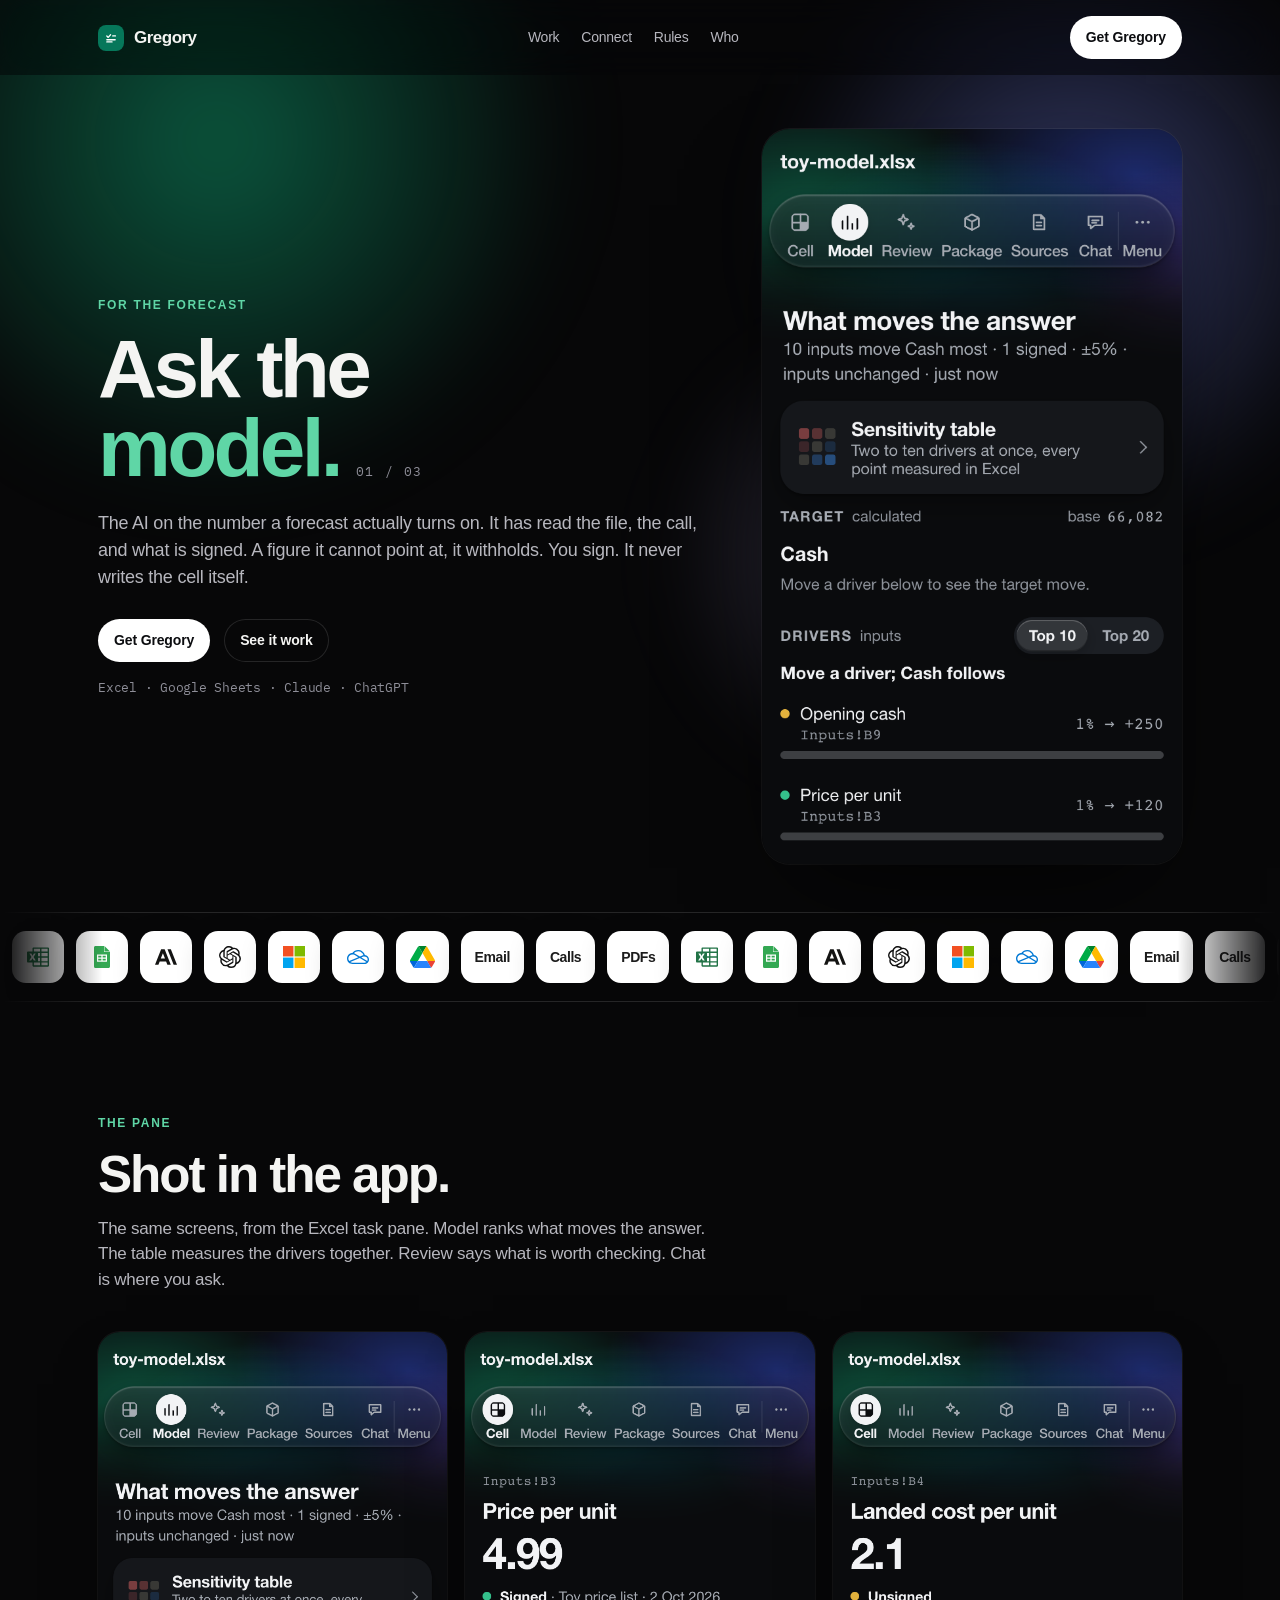
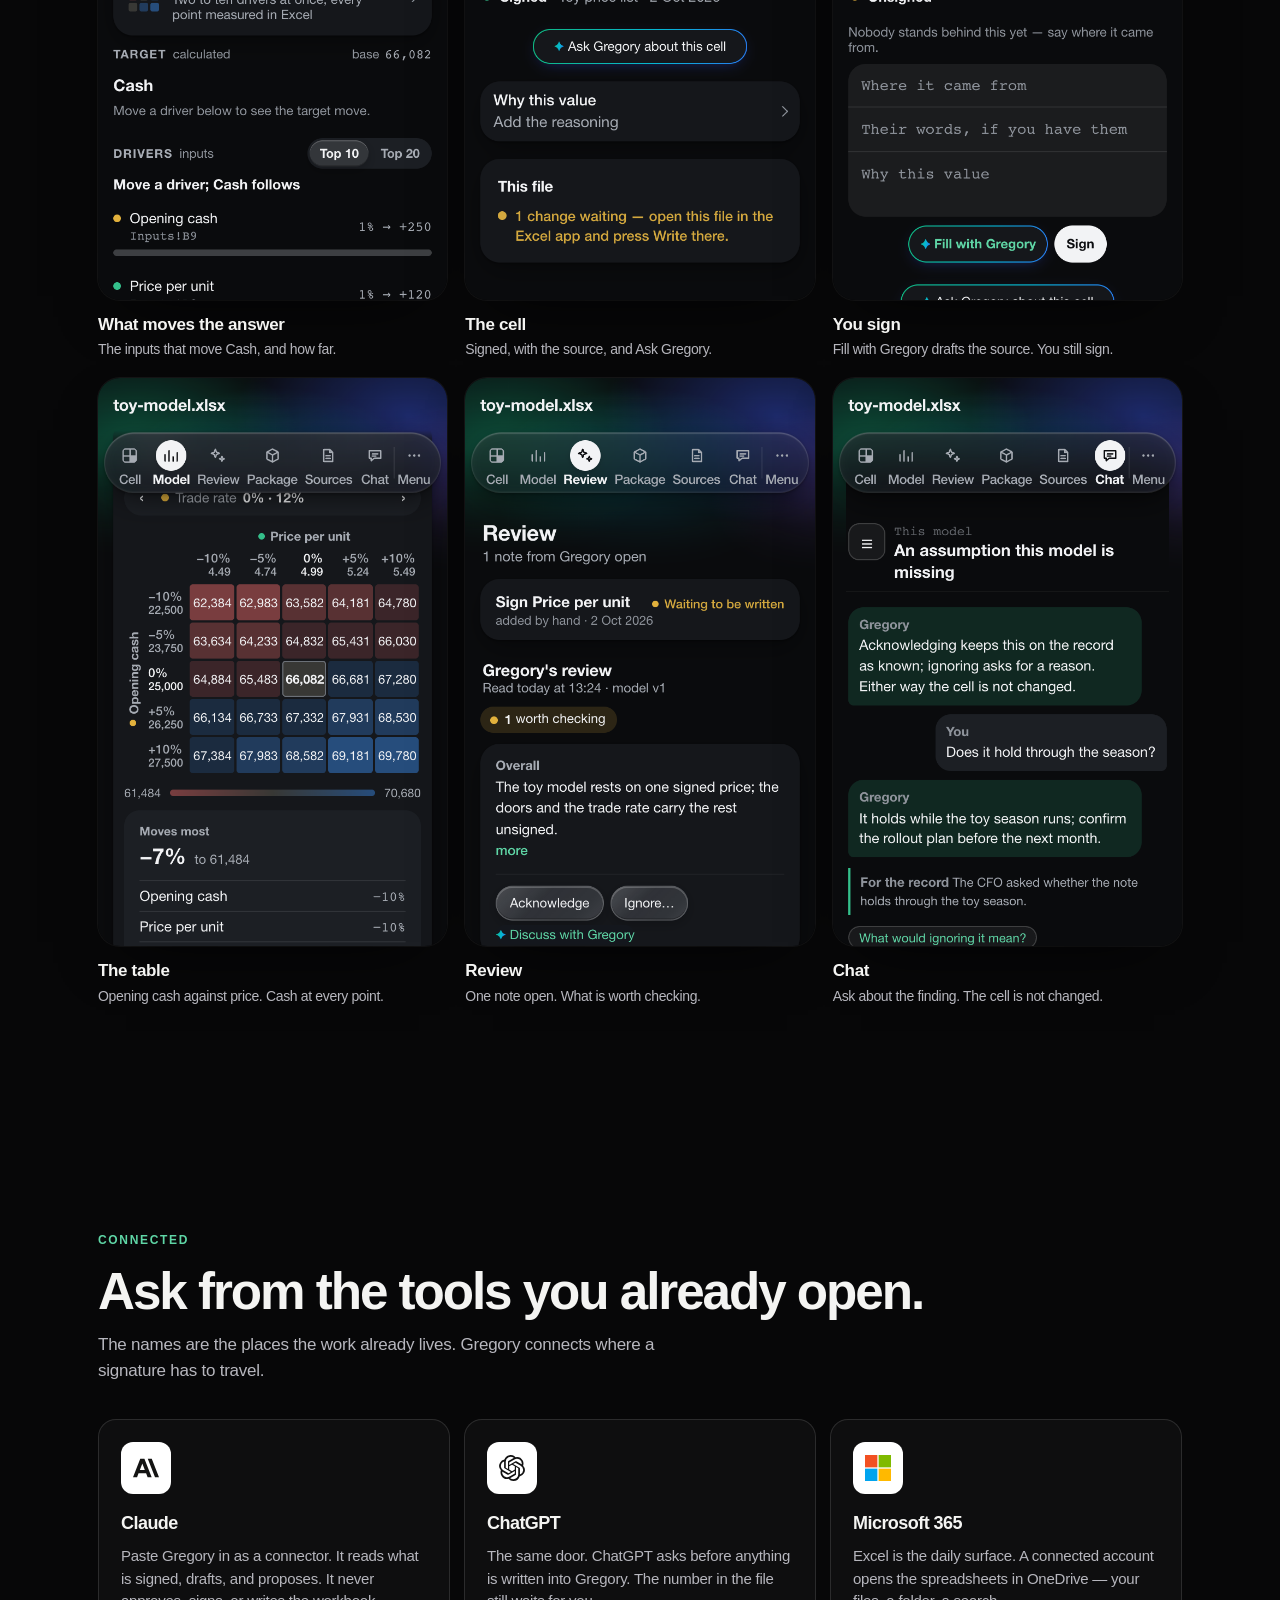
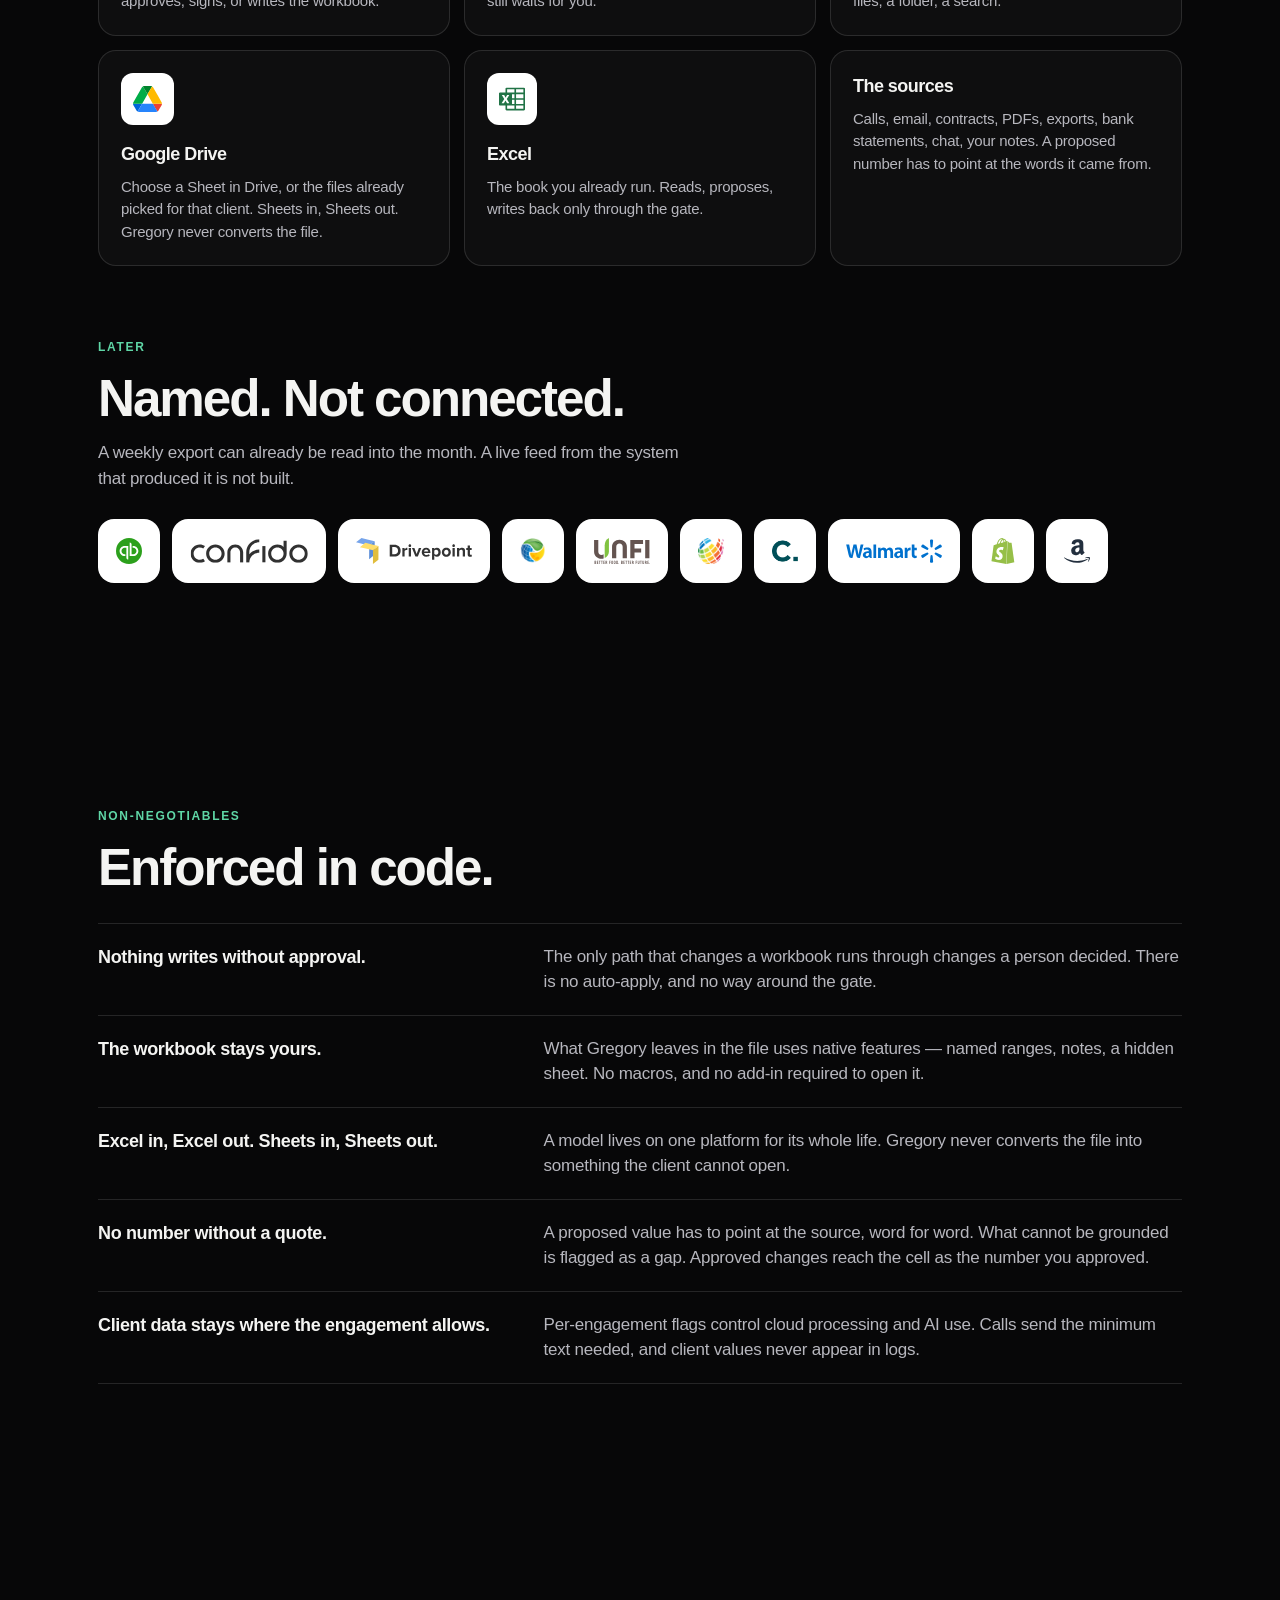
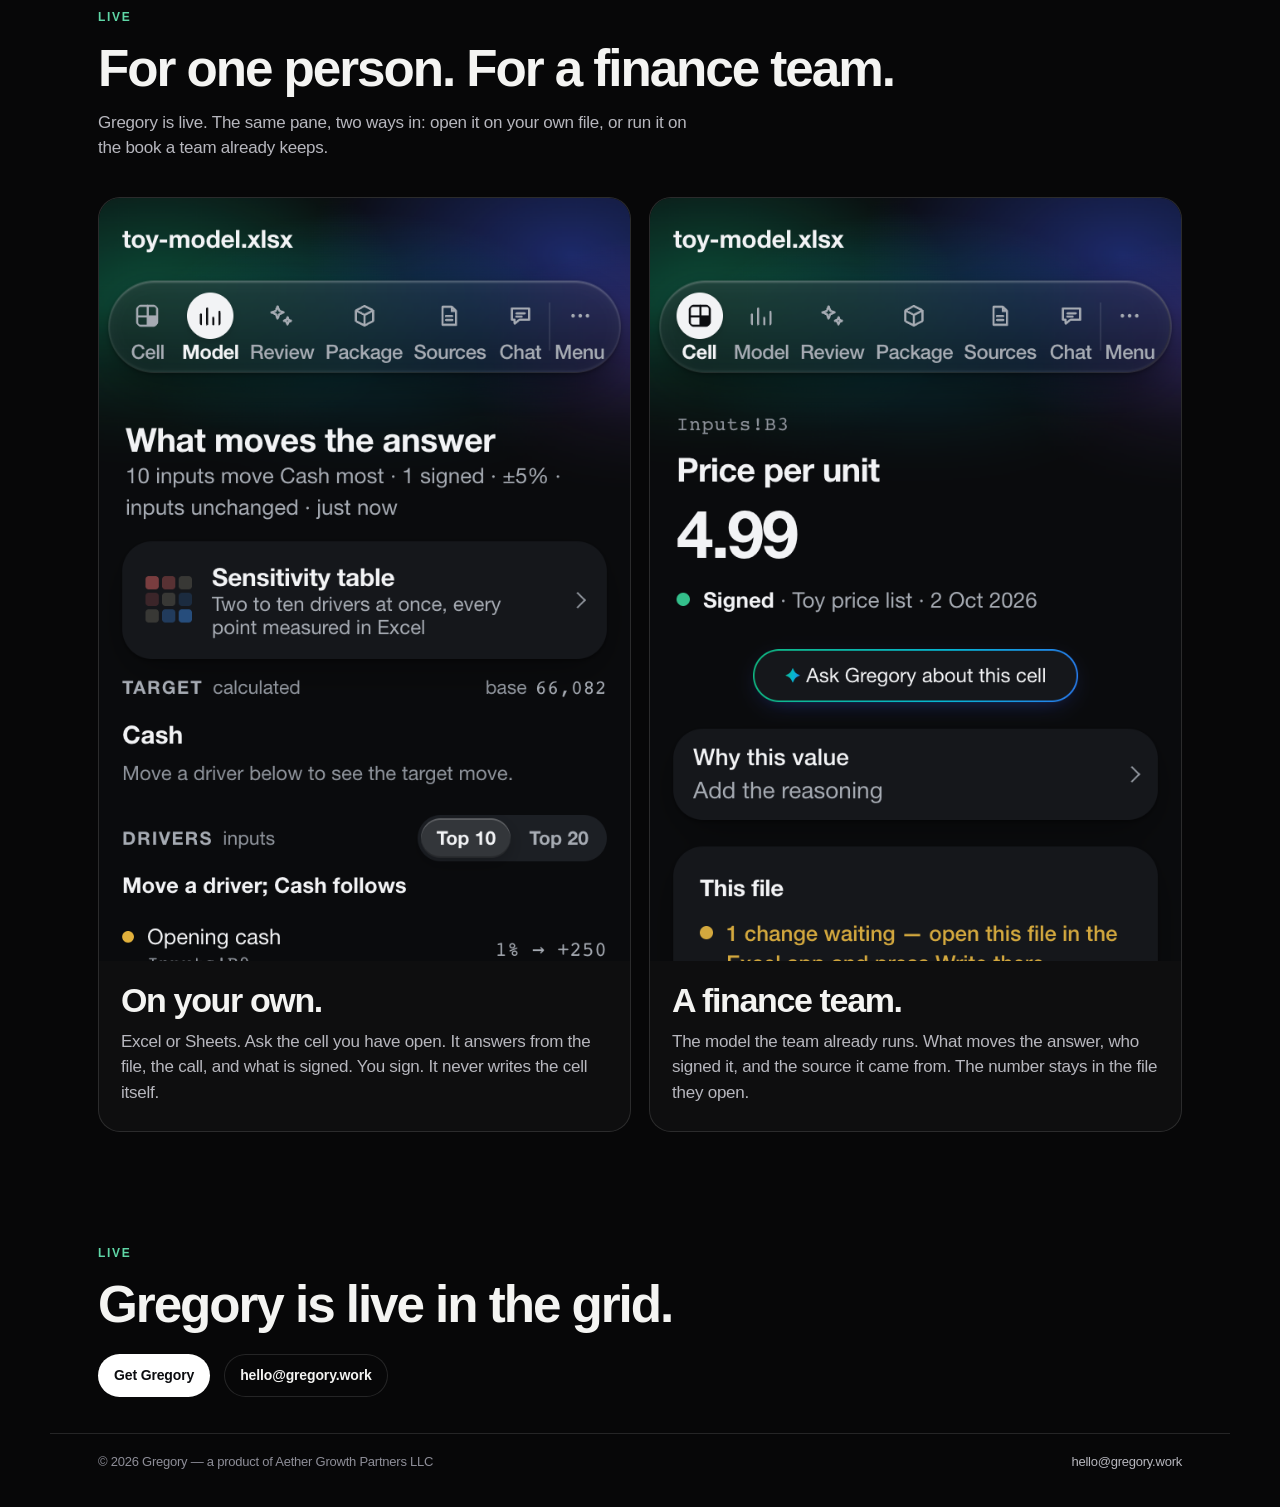
==== index.html @ 36d51dad "Add the sensitivity table, Review, and Chat, shot in the same pane. Co-authored-by: Cursor <cursorag" ====
<!doctype html>
<html lang="en">
<head>
<meta charset="utf-8">
<meta name="viewport" content="width=device-width, initial-scale=1">
<title>Gregory — the AI on the cell</title>
<meta name="description" content="Gregory is an AI that lives in Excel, on the number you have open. Ask it. It has read the file, the call, and what is signed. A figure it cannot point at, it withholds. You sign. It never writes the cell itself.">
<meta property="og:title" content="Gregory — the AI on the cell">
<meta property="og:description" content="An AI in the model. Ask the cell you have open. It answers from the file and what is signed, and it never writes without you.">
<meta property="og:url" content="https://gregory.work">
<meta property="og:type" content="website">
<meta name="theme-color" content="#070708">
<link rel="icon" href="data:image/svg+xml,%3Csvg xmlns='http://www.w3.org/2000/svg' viewBox='0 0 32 32'%3E%3Crect width='32' height='32' rx='9' fill='%2306775a'/%3E%3Cpath d='M8.2 12.6 10.6 15l4.2-4.6' fill='none' stroke='%23fff' stroke-width='1.8' stroke-linecap='round' stroke-linejoin='round'/%3E%3Cpath d='M17.4 12.2h6.2M8.2 17.6h15.2M8.2 21.2h9.4' fill='none' stroke='%23fff' stroke-width='1.8' stroke-linecap='round'/%3E%3C/svg%3E">
<link rel="preconnect" href="https://fonts.googleapis.com">
<link rel="preconnect" href="https://fonts.gstatic.com" crossorigin>
<link rel="stylesheet" href="https://fonts.googleapis.com/css2?family=IBM+Plex+Mono:wght@400;500&display=swap">
<style>
:root {
  color-scheme: dark;
  --bg: #070708;
  --ink: #f4f4f2;
  --muted: #b7b7be;
  --faint: #8e8e98;
  --line: rgba(255, 255, 255, 0.12);
  --accent: #5fd6a6;
  --sans: Aptos, Calibri, "Segoe UI", "Helvetica Neue", Arial, sans-serif;
  --mono: "IBM Plex Mono", ui-monospace, "Cascadia Mono", Consolas, monospace;
  --gut: clamp(20px, 4vw, 48px);
  --max: 1180px;
}
* { box-sizing: border-box; margin: 0; padding: 0; }
html { scroll-behavior: smooth; }
body {
  background: var(--bg); color: var(--ink); font-family: var(--sans);
  font-size: 17px; line-height: 1.5; letter-spacing: -0.014em;
  -webkit-font-smoothing: antialiased;
}
::selection { background: rgba(16, 185, 129, 0.35); }
a { color: inherit; text-decoration: none; }
a:hover { text-decoration: underline; }
:focus-visible { outline: 2px solid var(--accent); outline-offset: 3px; }
.skip { position: absolute; left: 12px; top: -48px; z-index: 40; background: #fff; color: #000; padding: 8px 12px; border-radius: 8px; }
.skip:focus { top: 12px; }
.field { position: fixed; inset: 0; z-index: 0; pointer-events: none; overflow: hidden; }
.field span { position: absolute; border-radius: 50%; filter: blur(40px); }
.field .a { width: 58vw; height: 58vw; left: -12vw; top: -18vw; background: radial-gradient(circle, rgba(16,185,129,.45), transparent 68%); animation: drift 22s ease-in-out infinite alternate; }
.field .b { width: 48vw; height: 48vw; right: -8vw; top: -6vw; background: radial-gradient(circle, rgba(124,140,255,.4), transparent 70%); animation: drift2 28s ease-in-out infinite alternate; }
.field .c { width: 36vw; height: 36vw; right: 12vw; top: 36vh; background: radial-gradient(circle, rgba(196,181,253,.28), transparent 70%); animation: drift 34s ease-in-out infinite alternate-reverse; }
@keyframes drift { from { transform: translate3d(0,0,0) scale(1); } to { transform: translate3d(6vw,8vh,0) scale(1.12); } }
@keyframes drift2 { from { transform: translate3d(0,0,0) scale(1.05); } to { transform: translate3d(-7vw,6vh,0) scale(.92); } }
.wrap { max-width: var(--max); margin: 0 auto; padding: 0 var(--gut); position: relative; z-index: 1; }
header { position: sticky; top: 0; z-index: 20; background: rgba(7,7,8,.55); -webkit-backdrop-filter: blur(16px) saturate(1.4); backdrop-filter: blur(16px) saturate(1.4); }
.nav { display: flex; align-items: center; justify-content: space-between; gap: 20px; padding-block: 16px; }
.brand { display: flex; align-items: center; gap: 10px; font-weight: 650; letter-spacing: -0.03em; }
.brand:hover { text-decoration: none; }
.mark { width: 26px; height: 26px; border-radius: 8px; background: #06775a; color: #fff; display: grid; place-items: center; }
.links { display: flex; gap: 22px; color: var(--muted); font-size: 14px; }
.links a:hover { color: var(--ink); text-decoration: none; }
.btn { display: inline-flex; align-items: center; background: #fff; color: #0c0d10; border-radius: 999px; padding: 11px 16px; font-size: 14px; font-weight: 650; letter-spacing: -0.01em; }
.btn:hover { text-decoration: none; }
.btn.ghost { background: transparent; color: var(--ink); box-shadow: inset 0 0 0 1px var(--line); }
.hero {
  min-height: calc(100svh - 64px);
  display: grid; grid-template-columns: minmax(0, 1fr) minmax(280px, 420px);
  gap: clamp(28px, 5vw, 72px); align-items: center;
  padding-block: clamp(28px, 6vh, 72px) 48px;
}
.kicker { font-size: 12px; font-weight: 650; letter-spacing: 0.14em; text-transform: uppercase; color: var(--accent); margin-bottom: 16px; }
h1 {
  display: flex; flex-direction: column; align-items: flex-start;
  font-weight: 650; font-size: clamp(56px, 6.4vw, 88px);
  line-height: 0.96; letter-spacing: -0.045em;
}
.cycle-row { display: flex; align-items: baseline; gap: 16px; }
.cycle-slot { display: inline-block; perspective: 700px; min-width: 5.2ch; }
h1 em { display: inline-block; font-style: normal; color: var(--accent); transform-origin: 50% 60%; }
.period { color: var(--accent); }
.cycle-index { font-family: var(--mono); font-size: 13px; font-weight: 400; letter-spacing: 0.12em; color: var(--faint); }
.lede { margin-top: 22px; max-width: 34em; color: var(--muted); font-size: 18px; }
.actions { margin-top: 28px; display: flex; align-items: center; gap: 14px; flex-wrap: wrap; }
.mono { margin-top: 16px; font-family: var(--mono); font-size: 12.5px; color: var(--faint); }
.stage { position: relative; }
.shot {
  width: 100%; border-radius: 28px; display: block;
  box-shadow: 0 40px 100px -36px rgba(0,0,0,.85), 0 0 0 1px rgba(255,255,255,.06);
}
.stack { position: relative; }
.stack img { position: absolute; inset: 0; width: 100%; height: 100%; object-fit: cover; object-position: top center; opacity: 0; transition: opacity 0.55s ease; }
.stack img.on { opacity: 1; }
.stack { aspect-ratio: 320 / 560; }
section { position: relative; z-index: 1; padding: clamp(64px, 9vw, 112px) 0; scroll-margin-top: 72px; }
h2 { font-weight: 650; font-size: clamp(32px, 4vw, 52px); letter-spacing: -0.04em; line-height: 1.05; }
.intro { margin-top: 14px; max-width: 36em; color: var(--muted); }
.gallery { margin-top: 40px; display: grid; grid-template-columns: repeat(3, minmax(0, 1fr)); gap: 18px; }
.gallery figure { margin: 0; }
.gallery img {
  width: 100%; border-radius: 22px; display: block; aspect-ratio: 320 / 520;
  object-fit: cover; object-position: top center;
  box-shadow: 0 24px 60px -28px rgba(0,0,0,.8), 0 0 0 1px rgba(255,255,255,.06);
}
.gallery figcaption { margin-top: 12px; font-weight: 650; letter-spacing: -0.02em; }
.gallery figcaption span { display: block; margin-top: 2px; font-weight: 400; color: var(--muted); font-size: 14px; }
.marquee {
  position: relative; z-index: 1; overflow: hidden; border-block: 1px solid var(--line); padding: 18px 0;
  -webkit-mask-image: linear-gradient(90deg, transparent, #000 8%, #000 92%, transparent);
  mask-image: linear-gradient(90deg, transparent, #000 8%, #000 92%, transparent);
}
.track { display: flex; align-items: center; gap: 12px; width: max-content; animation: reel 46s linear infinite; padding-left: 12px; }
.track span {
  height: 52px; min-width: 52px; padding: 0 14px; border-radius: 14px; background: #fff;
  display: inline-flex; align-items: center; justify-content: center;
  box-shadow: 0 10px 28px rgba(0,0,0,.22);
}
.track img { height: 22px; width: auto; max-width: 112px; object-fit: contain; display: block; }
.track .word { color: #1c1c1c; font-size: 14px; font-weight: 650; letter-spacing: -0.03em; }
@keyframes reel { to { transform: translateX(-50%); } }
.connects { margin-top: 36px; display: grid; grid-template-columns: repeat(3, minmax(0, 1fr)); gap: 14px; }
.connects article {
  padding: 22px; border-radius: 18px; border: 1px solid var(--line);
  background: rgba(255, 255, 255, 0.03);
  transition: transform 0.35s ease, border-color 0.35s ease;
}
.connects article:hover { transform: translateY(-4px); border-color: rgba(95, 214, 166, 0.45); }
.connects h3 { font-size: 18px; font-weight: 650; letter-spacing: -0.03em; margin-bottom: 8px; }
.connects p { color: var(--muted); font-size: 15px; }
.connects .logo {
  height: 52px; padding: 0 12px; margin-bottom: 16px; border-radius: 12px; background: #fff;
  display: inline-flex; align-items: center; justify-content: center;
}
.connects .logo img { height: 26px; width: auto; max-width: 168px; object-fit: contain; display: block; }
.later { margin-top: 72px; }
.logo-row { margin-top: 28px; display: flex; flex-wrap: wrap; gap: 12px; align-items: center; }
.logo-row span {
  height: 64px; padding: 0 18px; border-radius: 16px; background: #fff;
  display: inline-flex; align-items: center; justify-content: center;
}
.logo-row img { height: 26px; width: auto; max-width: 132px; object-fit: contain; display: block; }
.who { margin-top: 36px; display: grid; grid-template-columns: 1fr 1fr; gap: 18px; }
.who article {
  border-radius: 22px; border: 1px solid var(--line); background: rgba(255,255,255,.03); overflow: hidden;
}
.who img {
  width: 100%; display: block; aspect-ratio: 320 / 460; object-fit: cover; object-position: top center;
}
.who div { padding: 22px 22px 26px; }
.who h3 { font-size: clamp(26px, 3vw, 34px); font-weight: 650; letter-spacing: -0.04em; line-height: 1.05; }
.who p { margin-top: 10px; color: var(--muted); }
.rules { margin-top: 28px; }
.rule { padding: 20px 0; border-top: 1px solid var(--line); display: grid; grid-template-columns: minmax(0,.8fr) minmax(0,1.2fr); gap: 20px; }
.rule:last-child { border-bottom: 1px solid var(--line); }
.rule h3 { font-size: 18px; font-weight: 650; letter-spacing: -0.02em; }
.rule p { color: var(--muted); }
.about { display: grid; grid-template-columns: minmax(0,1.3fr) minmax(240px,.7fr); gap: 28px; margin-top: 24px; }
.about p { color: var(--muted); }
.about p + p { margin-top: 14px; }
.about strong { color: var(--ink); font-weight: 650; }
.contact div { display: grid; grid-template-columns: 88px 1fr; gap: 8px; padding: 12px 0; border-top: 1px solid var(--line); font-size: 14.5px; }
.contact div:last-child { border-bottom: 1px solid var(--line); }
.contact dt { color: var(--faint); font-family: var(--mono); font-size: 11px; letter-spacing: 0.1em; text-transform: uppercase; padding-top: 4px; }
.contact a { color: var(--accent); }
.cta { padding-bottom: 28px; }
.cta h2 { max-width: 16em; }
.cta .actions { margin-top: 22px; }
footer { position: relative; z-index: 1; padding: 8px 0 36px; }
.foot { display: flex; justify-content: space-between; gap: 12px 24px; flex-wrap: wrap; padding-top: 18px; border-top: 1px solid var(--line); color: var(--faint); font-size: 13px; }
.foot a { color: var(--muted); }
@media (prefers-reduced-motion: reduce) {
  html { scroll-behavior: auto; }
  *, *::before, *::after { animation: none !important; transition: none !important; }
}
@media (max-width: 900px) {
  .links { display: none; }
  .hero, .gallery, .connects, .rule, .about, .who { grid-template-columns: 1fr; }
  .hero { min-height: 0; }
  .stage { max-width: 420px; }
}
</style>
</head>
<body>
<a class="skip" href="#main">Skip to content</a>
<div class="field" aria-hidden="true"><span class="a"></span><span class="b"></span><span class="c"></span></div>
<header>
  <div class="wrap nav">
    <a class="brand" href="/">
      <span class="mark" aria-hidden="true">
        <svg width="14" height="14" viewBox="0 0 20 20" fill="none" stroke="currentColor" stroke-width="1.8" stroke-linecap="round" stroke-linejoin="round"><path d="M4 7.2 6 9.2l3.4-3.8"/><path d="M12.4 7h4M4 12.5h12M4 15.6h7.5"/></svg>
      </span>
      Gregory
    </a>
    <div class="links">
      <a href="#work">Work</a>
      <a href="#connect">Connect</a>
      <a href="#rules">Rules</a>
      <a href="#who">Who</a>
    </div>
    <a class="btn" href="mailto:hello@gregory.work?subject=Gregory">Get Gregory</a>
  </div>
</header>
<main id="main">
  <div class="wrap hero">
    <div>
      <p class="kicker">For the forecast</p>
      <h1>
        <span>Ask the</span>
        <span class="cycle-row">
          <span class="cycle-slot"><em id="cycle-word">model</em><span class="period">.</span></span>
          <small class="cycle-index" id="cycle-index">01 / 03</small>
        </span>
      </h1>
      <p class="lede">The AI on the number a forecast actually turns on. It has read the file, the call, and what is signed. A figure it cannot point at, it withholds. You sign. It never writes the cell itself.</p>
      <div class="actions">
        <a class="btn" href="mailto:hello@gregory.work?subject=Gregory">Get Gregory</a>
        <a class="btn ghost" href="#work">See it work</a>
      </div>
      <p class="mono">Excel · Google Sheets · Claude · ChatGPT</p>
    </div>
    <div class="stage">
      <div class="stack" id="stack">
        <img class="shot on" data-shot="model" src="media/model.png" alt="The Excel pane on Model: what moves the answer, the drivers under Cash.">
        <img class="shot" data-shot="cell" src="media/cell.png" alt="The Excel pane on a signed cell: price per unit, its source, Ask Gregory.">
        <img class="shot" data-shot="call" src="media/sign.png" alt="An unsigned cell: Fill with Gregory, then Sign.">
      </div>
    </div>
  </div>
  <div class="marquee" aria-hidden="true">
    <div class="track">
      <span><img src="media/logos/microsoftexcel.svg" alt="Excel"></span>
      <span><img src="media/logos/googlesheets.svg" alt="Google Sheets"></span>
      <span><img src="media/logos/anthropic.svg" alt="Claude"></span>
      <span><img src="media/logos/openai.svg" alt="ChatGPT"></span>
      <span><img src="media/logos/microsoft.svg" alt="Microsoft 365"></span>
      <span><img src="media/logos/microsoftonedrive.svg" alt="OneDrive"></span>
      <span><img src="media/logos/googledrive-color.svg" alt="Google Drive"></span>
      <span class="word">Email</span>
      <span class="word">Calls</span>
      <span class="word">PDFs</span>
      <span><img src="media/logos/microsoftexcel.svg" alt=""></span>
      <span><img src="media/logos/googlesheets.svg" alt=""></span>
      <span><img src="media/logos/anthropic.svg" alt=""></span>
      <span><img src="media/logos/openai.svg" alt=""></span>
      <span><img src="media/logos/microsoft.svg" alt=""></span>
      <span><img src="media/logos/microsoftonedrive.svg" alt=""></span>
      <span><img src="media/logos/googledrive-color.svg" alt=""></span>
      <span class="word">Email</span>
      <span class="word">Calls</span>
      <span class="word">PDFs</span>
    </div>
  </div>
  <section id="work">
    <div class="wrap">
      <p class="kicker">The pane</p>
      <h2>Shot in the app.</h2>
      <p class="intro">The same screens, from the Excel task pane. Model ranks what moves the answer. The table measures the drivers together. Review says what is worth checking. Chat is where you ask.</p>
      <div class="gallery">
        <figure>
          <img src="media/model.png" alt="What moves the answer, with the drivers under Cash.">
          <figcaption>What moves the answer<span>The inputs that move Cash, and how far.</span></figcaption>
        </figure>
        <figure>
          <img src="media/cell.png" alt="A signed cell, price per unit, with its source.">
          <figcaption>The cell<span>Signed, with the source, and Ask Gregory.</span></figcaption>
        </figure>
        <figure>
          <img src="media/sign.png" alt="An unsigned cell, with Fill with Gregory and Sign.">
          <figcaption>You sign<span>Fill with Gregory drafts the source. You still sign.</span></figcaption>
        </figure>
        <figure>
          <img src="media/table.png" alt="A sensitivity table: opening cash against price per unit, Cash at every point.">
          <figcaption>The table<span>Opening cash against price. Cash at every point.</span></figcaption>
        </figure>
        <figure>
          <img src="media/review.png" alt="Review: one note from Gregory, and what is worth checking.">
          <figcaption>Review<span>One note open. What is worth checking.</span></figcaption>
        </figure>
        <figure>
          <img src="media/chat.png" alt="Chat about a finding: a question, Gregory's answer, the cell unchanged.">
          <figcaption>Chat<span>Ask about the finding. The cell is not changed.</span></figcaption>
        </figure>
      </div>
    </div>
  </section>
  <section id="connect">
    <div class="wrap">
      <p class="kicker">Connected</p>
      <h2>Ask from the tools you already open.</h2>
      <p class="intro">The names are the places the work already lives. Gregory connects where a signature has to travel.</p>
      <div class="connects">
        <article>
          <div class="logo"><img src="media/logos/anthropic.svg" alt=""></div>
          <h3>Claude</h3>
          <p>Paste Gregory in as a connector. It reads what is signed, drafts, and proposes. It never approves, signs, or writes the workbook.</p>
        </article>
        <article>
          <div class="logo"><img src="media/logos/openai.svg" alt=""></div>
          <h3>ChatGPT</h3>
          <p>The same door. ChatGPT asks before anything is written into Gregory. The number in the file still waits for you.</p>
        </article>
        <article>
          <div class="logo"><img src="media/logos/microsoft.svg" alt=""></div>
          <h3>Microsoft 365</h3>
          <p>Excel is the daily surface. A connected account opens the spreadsheets in OneDrive — your files, a folder, a search.</p>
        </article>
        <article>
          <div class="logo"><img src="media/logos/googledrive-color.svg" alt=""></div>
          <h3>Google Drive</h3>
          <p>Choose a Sheet in Drive, or the files already picked for that client. Sheets in, Sheets out. Gregory never converts the file.</p>
        </article>
        <article>
          <div class="logo"><img src="media/logos/microsoftexcel.svg" alt=""></div>
          <h3>Excel</h3>
          <p>The book you already run. Reads, proposes, writes back only through the gate.</p>
        </article>
        <article>
          <h3>The sources</h3>
          <p>Calls, email, contracts, PDFs, exports, bank statements, chat, your notes. A proposed number has to point at the words it came from.</p>
        </article>
      </div>
      <div class="later">
        <p class="kicker">Later</p>
        <h2>Named. Not connected.</h2>
        <p class="intro">A weekly export can already be read into the month. A live feed from the system that produced it is not built.</p>
        <div class="logo-row">
          <span><img src="media/logos/quickbooks.svg" alt="QuickBooks"></span>
          <span><img src="media/logos/confido-on-light.svg" alt="Confido"></span>
          <span><img src="media/logos/drivepoint.svg" alt="Drivepoint"></span>
          <span><img src="media/logos/kehe.png" alt="KeHE"></span>
          <span><img src="media/logos/unfi.svg" alt="UNFI"></span>
          <span><img src="media/logos/spins.png" alt="SPINS"></span>
          <span><img src="media/logos/crisp.png" alt="Crisp"></span>
          <span><img src="media/logos/walmart.svg" alt="Walmart"></span>
          <span><img src="media/logos/shopify.svg" alt="Shopify"></span>
          <span><img src="media/logos/amazon.svg" alt="Amazon"></span>
        </div>
      </div>
    </div>
  </section>
  <section id="rules">
    <div class="wrap">
      <p class="kicker">Non-negotiables</p>
      <h2>Enforced in code.</h2>
      <div class="rules">
        <article class="rule"><h3>Nothing writes without approval.</h3><p>The only path that changes a workbook runs through changes a person decided. There is no auto-apply, and no way around the gate.</p></article>
        <article class="rule"><h3>The workbook stays yours.</h3><p>What Gregory leaves in the file uses native features — named ranges, notes, a hidden sheet. No macros, and no add-in required to open it.</p></article>
        <article class="rule"><h3>Excel in, Excel out. Sheets in, Sheets out.</h3><p>A model lives on one platform for its whole life. Gregory never converts the file into something the client cannot open.</p></article>
        <article class="rule"><h3>No number without a quote.</h3><p>A proposed value has to point at the source, word for word. What cannot be grounded is flagged as a gap. Approved changes reach the cell as the number you approved.</p></article>
        <article class="rule"><h3>Client data stays where the engagement allows.</h3><p>Per-engagement flags control cloud processing and AI use. Calls send the minimum text needed, and client values never appear in logs.</p></article>
      </div>
    </div>
  </section>
  <section id="who">
    <div class="wrap">
      <p class="kicker">Live</p>
      <h2>For one person. For a finance team.</h2>
      <p class="intro">Gregory is live. The same pane, two ways in: open it on your own file, or run it on the book a team already keeps.</p>
      <div class="who">
        <article>
          <img src="media/model.png" alt="The Excel pane on Model: what moves the answer, the drivers under Cash.">
          <div>
            <h3>On your own.</h3>
            <p>Excel or Sheets. Ask the cell you have open. It answers from the file, the call, and what is signed. You sign. It never writes the cell itself.</p>
          </div>
        </article>
        <article>
          <img src="media/cell.png" alt="A signed cell, price per unit, with its source.">
          <div>
            <h3>A finance team.</h3>
            <p>The model the team already runs. What moves the answer, who signed it, and the source it came from. The number stays in the file they open.</p>
          </div>
        </article>
      </div>
    </div>
  </section>
  <div class="wrap cta">
    <p class="kicker">Live</p>
    <h2>Gregory is live in the grid.</h2>
    <div class="actions">
      <a class="btn" href="mailto:hello@gregory.work?subject=Gregory">Get Gregory</a>
      <a class="btn ghost" href="mailto:hello@gregory.work">hello@gregory.work</a>
    </div>
  </div>
</main>
<footer>
  <div class="wrap foot">
    <span>© 2026 Gregory — a product of Aether Growth Partners LLC</span>
    <a href="mailto:hello@gregory.work">hello@gregory.work</a>
  </div>
</footer>
<script>
(function () {
  var WORDS = ["model", "cell", "call"];
  var SHOTS = { model: "model", cell: "cell", call: "call" };
  var word = document.getElementById("cycle-word");
  var counter = document.getElementById("cycle-index");
  var pics = document.querySelectorAll("#stack img");
  var index = 0;
  var reduced = window.matchMedia("(prefers-reduced-motion: reduce)").matches;
  function pad(n) { return (n < 10 ? "0" : "") + n; }
  function show(name) {
    pics.forEach(function (img) { img.classList.toggle("on", img.getAttribute("data-shot") === SHOTS[name]); });
  }
  async function turn() {
    if (reduced || !word.animate) return;
    await word.animate([
      { opacity: 1, transform: "translateY(0) rotateX(0)", filter: "blur(0)" },
      { opacity: 0, transform: "translateY(-42%) rotateX(26deg)", filter: "blur(5px)" }
    ], { duration: 260, easing: "cubic-bezier(.55,0,1,.45)", fill: "forwards" }).finished;
    index = (index + 1) % WORDS.length;
    word.textContent = WORDS[index];
    counter.textContent = pad(index + 1) + " / 03";
    show(WORDS[index]);
    await word.animate([
      { opacity: 0, transform: "translateY(48%) rotateX(-24deg)", filter: "blur(5px)" },
      { opacity: 1, transform: "translateY(0) rotateX(0)", filter: "blur(0)" }
    ], { duration: 430, easing: "cubic-bezier(.16,.85,.16,1)", fill: "forwards" }).finished;
    setTimeout(turn, 2800);
  }
  show("model");
  if (!reduced) setTimeout(turn, 2800);
})();
</script>
</body>
</html>
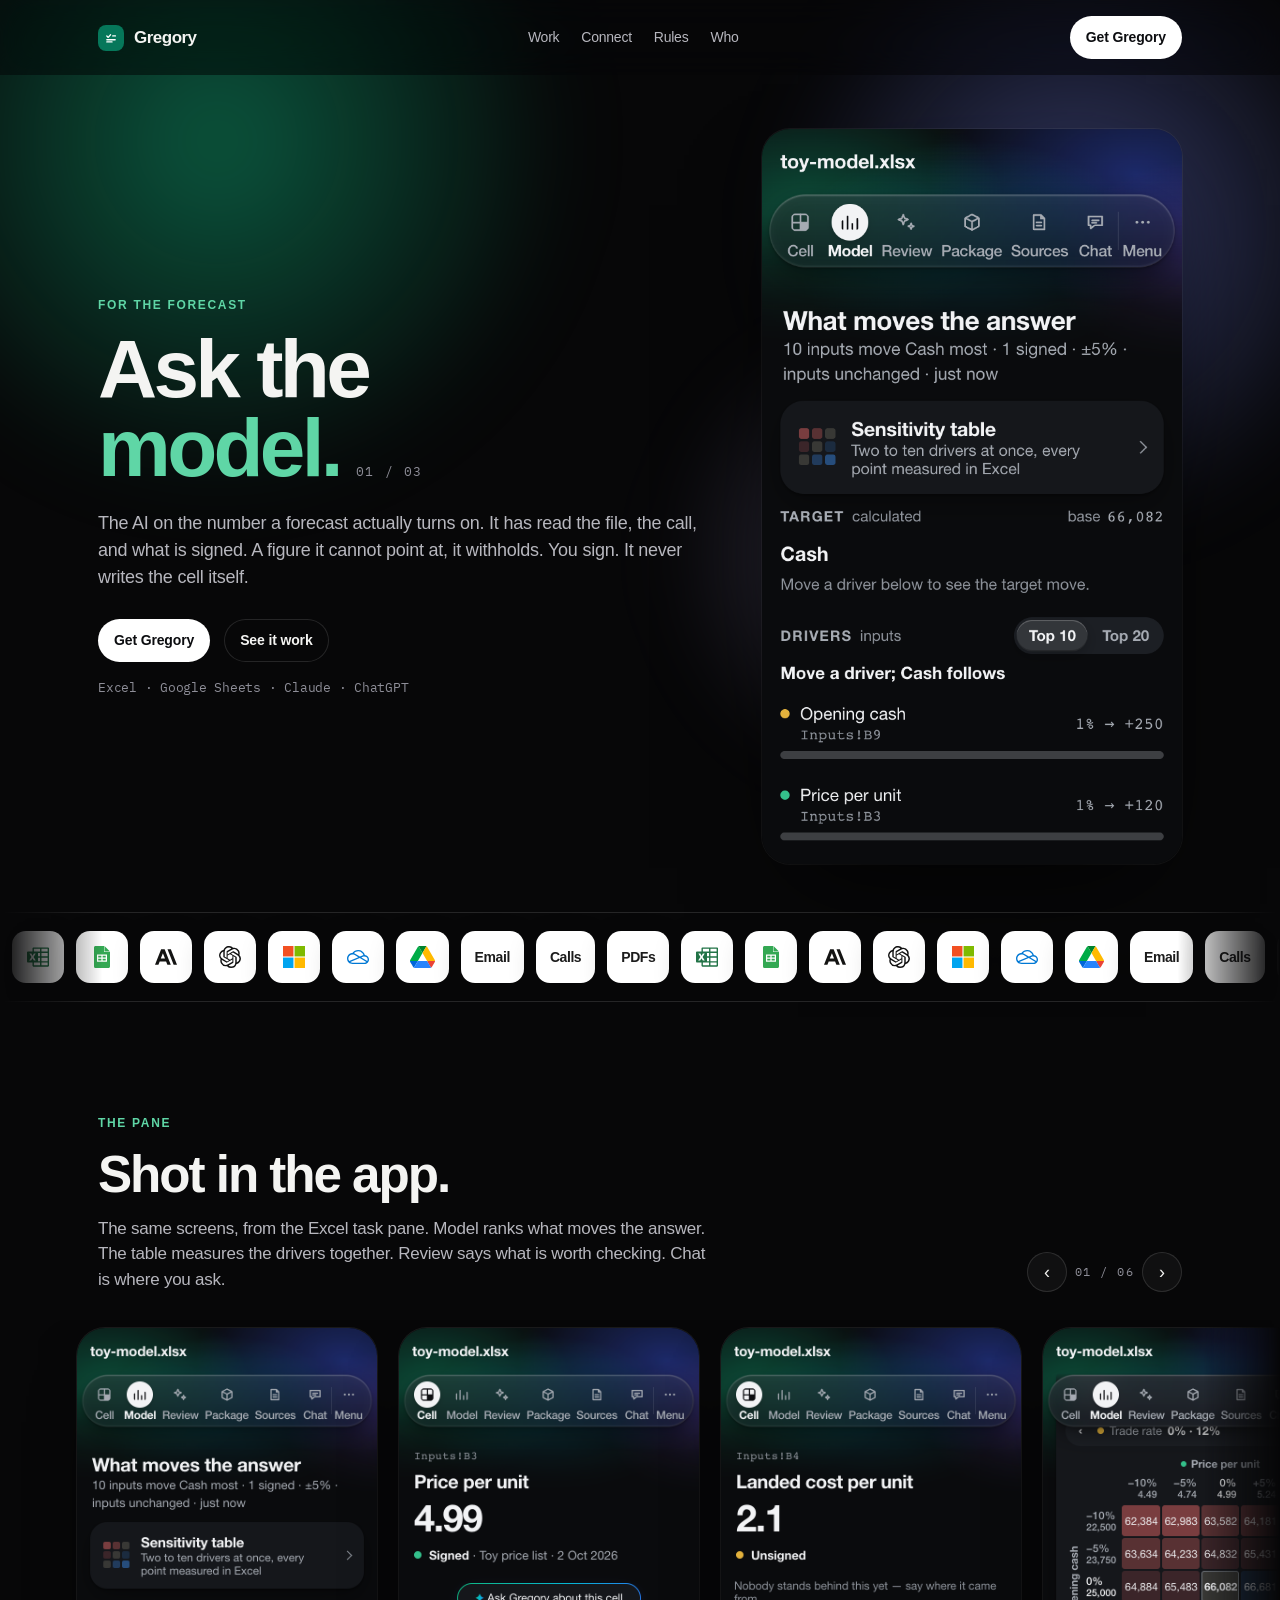
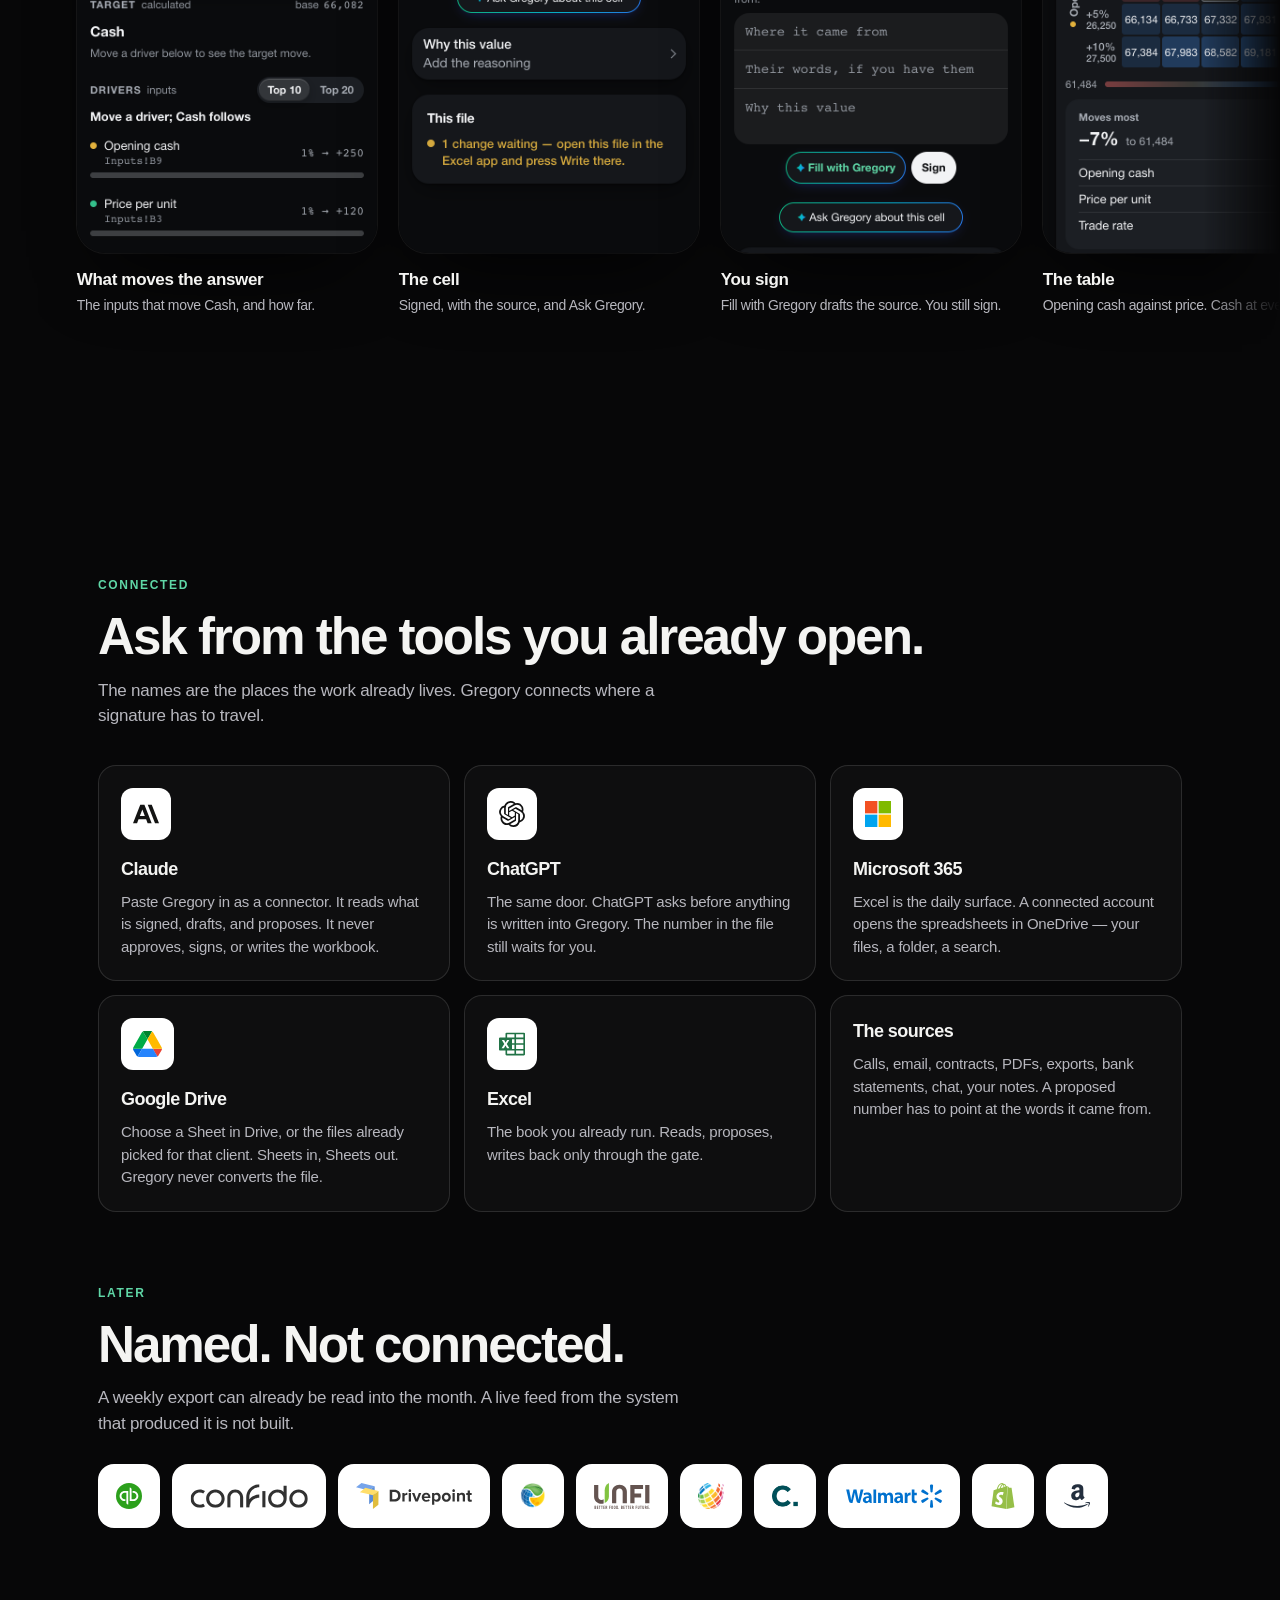
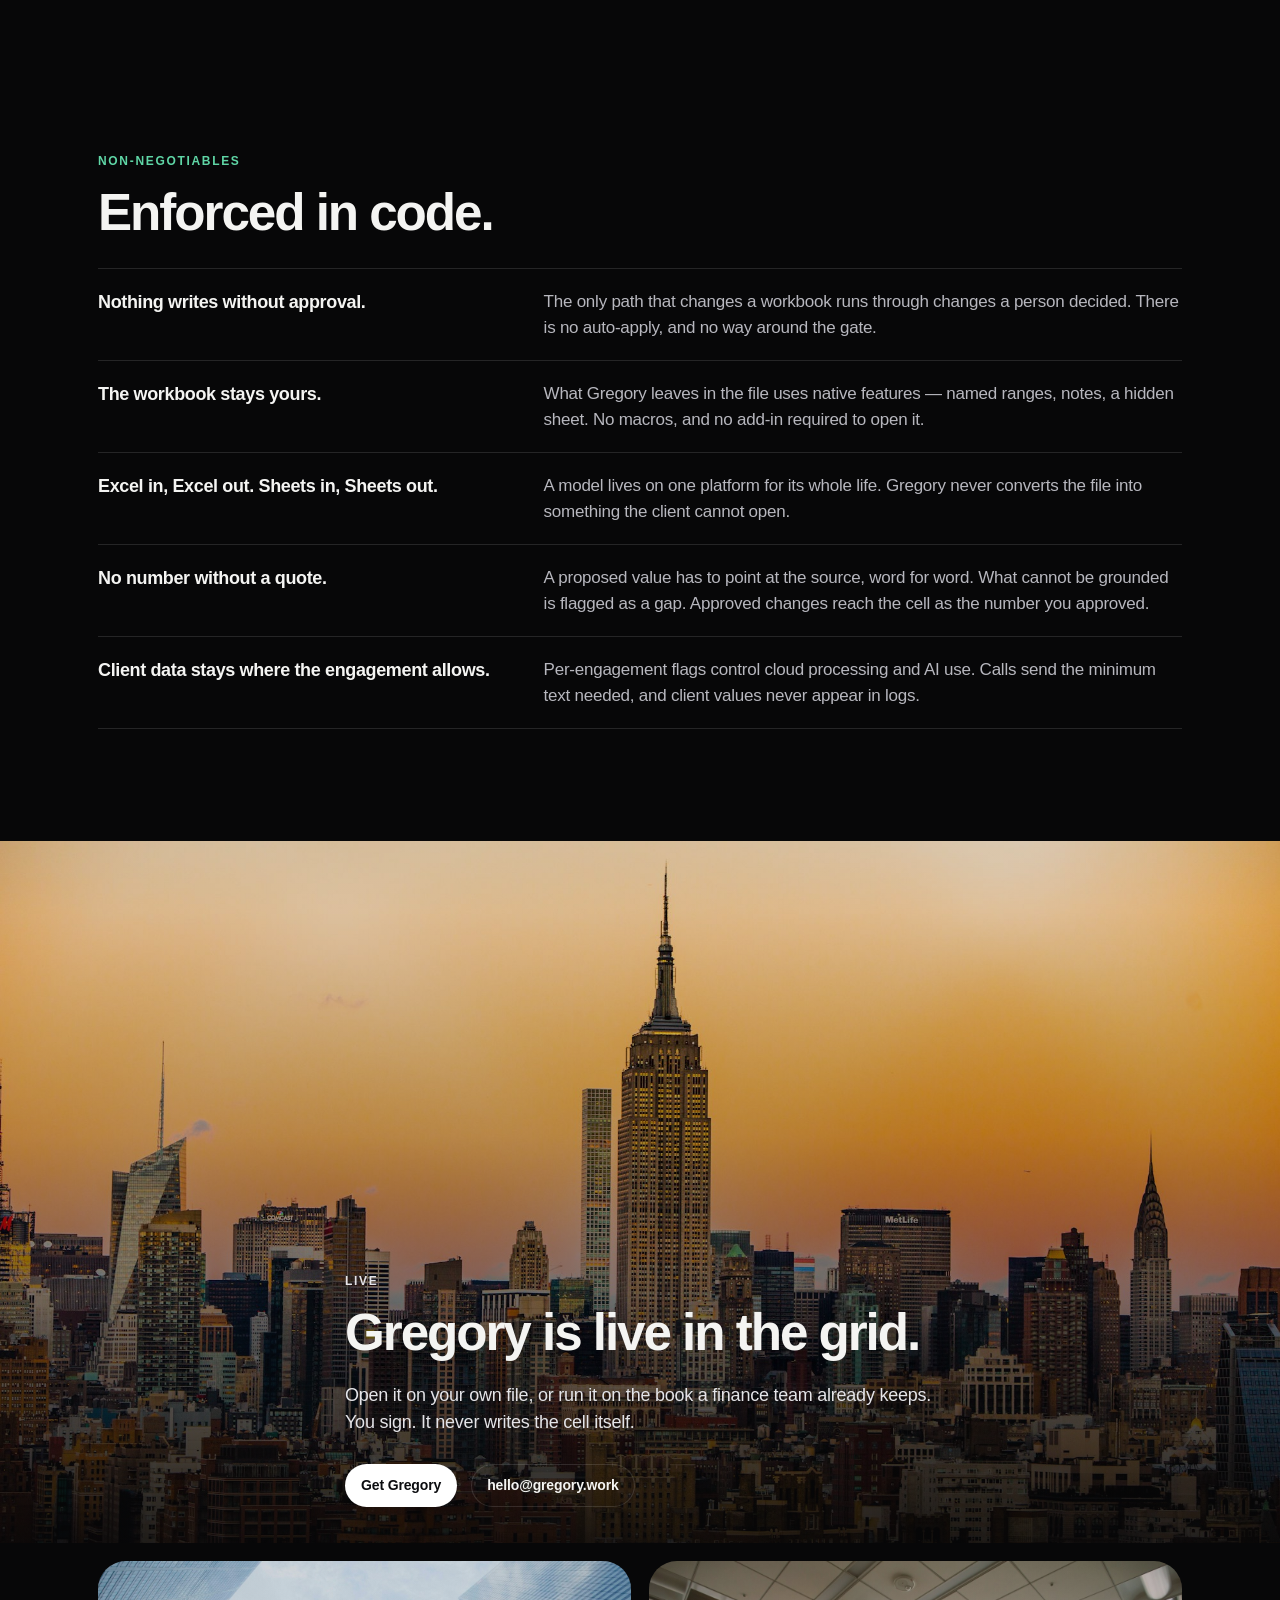
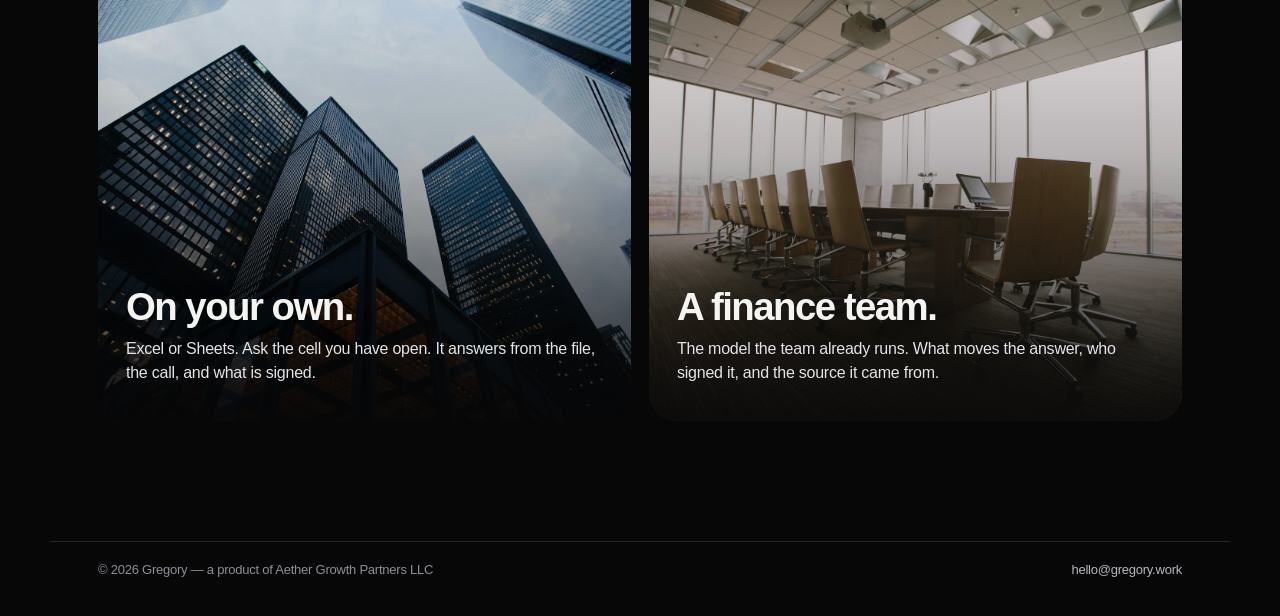
==== commit d24bde9d: "Turn the pane shots into a widget carousel, and set the live line on the city and the office. Co-aut" ====
--- a/index.html
+++ b/index.html
@@ -91,15 +91,42 @@
 section { position: relative; z-index: 1; padding: clamp(64px, 9vw, 112px) 0; scroll-margin-top: 72px; }
 h2 { font-weight: 650; font-size: clamp(32px, 4vw, 52px); letter-spacing: -0.04em; line-height: 1.05; }
 .intro { margin-top: 14px; max-width: 36em; color: var(--muted); }
-.gallery { margin-top: 40px; display: grid; grid-template-columns: repeat(3, minmax(0, 1fr)); gap: 18px; }
-.gallery figure { margin: 0; }
-.gallery img {
-  width: 100%; border-radius: 22px; display: block; aspect-ratio: 320 / 520;
-  object-fit: cover; object-position: top center;
-  box-shadow: 0 24px 60px -28px rgba(0,0,0,.8), 0 0 0 1px rgba(255,255,255,.06);
-}
-.gallery figcaption { margin-top: 12px; font-weight: 650; letter-spacing: -0.02em; }
-.gallery figcaption span { display: block; margin-top: 2px; font-weight: 400; color: var(--muted); font-size: 14px; }
+.reel-head { display: flex; align-items: flex-end; justify-content: space-between; gap: 18px; }
+.reel-ctrl { display: flex; align-items: center; gap: 8px; flex: none; }
+.reel-ctrl button {
+  width: 40px; height: 40px; border-radius: 999px; border: 1px solid var(--line);
+  background: rgba(255,255,255,.04); color: var(--ink); font-size: 18px; cursor: pointer;
+}
+.reel-ctrl button:hover { border-color: rgba(95, 214, 166, 0.55); }
+.reel-count { font-family: var(--mono); font-size: 12px; letter-spacing: 0.12em; color: var(--faint); min-width: 4.5em; text-align: center; }
+.reel { margin: 28px calc(50% - 50vw) 0; }
+.reel-track {
+  display: flex; gap: 22px; overflow-x: auto; scroll-snap-type: x mandatory;
+  scrollbar-width: none; padding: 8px 6vw 36px;
+  -webkit-mask-image: linear-gradient(90deg, transparent, #000 6%, #000 94%, transparent);
+  mask-image: linear-gradient(90deg, transparent, #000 6%, #000 94%, transparent);
+}
+.reel-track::-webkit-scrollbar { display: none; }
+.reel-track figure { flex: 0 0 300px; scroll-snap-align: center; margin: 0; }
+.reel-track img {
+  width: 100%; display: block; aspect-ratio: 320 / 560; object-fit: cover; object-position: top center;
+  border-radius: 28px;
+  box-shadow: 0 36px 80px -32px rgba(0,0,0,.9), 0 0 0 1px rgba(255,255,255,.08);
+}
+.reel-track figcaption { margin-top: 14px; font-weight: 650; letter-spacing: -0.02em; }
+.reel-track figcaption span { display: block; margin-top: 2px; font-weight: 400; color: var(--muted); font-size: 14px; }
+.live { padding: 0 0 clamp(64px, 9vw, 112px); }
+.scene { position: relative; overflow: hidden; display: flex; align-items: flex-end; min-height: 460px; border-radius: 28px; }
+.scene-wide { min-height: 78vh; border-radius: 0; margin-bottom: 18px; }
+.scene .place { position: absolute; inset: 0; width: 100%; height: 100%; object-fit: cover; }
+.scene-wide .place { object-position: center 40%; }
+.scene-shade { position: absolute; inset: 0; background: linear-gradient(180deg, rgba(7,7,8,.12) 10%, rgba(7,7,8,.28) 42%, rgba(7,7,8,.88) 100%); }
+.scene-copy { position: relative; z-index: 1; padding: 40px 28px 36px; max-width: 38em; }
+.scene-copy h2, .scene-copy h3 { text-shadow: 0 8px 30px rgba(0,0,0,.35); }
+.scene-copy .lede, .scene-copy p { color: #e4e4e8; }
+.scene-pair { display: grid; grid-template-columns: 1fr 1fr; gap: 18px; }
+.scene-pair h3 { font-size: clamp(28px, 3vw, 40px); font-weight: 650; letter-spacing: -0.04em; line-height: 1.05; }
+.scene-pair p { margin-top: 10px; font-size: 16px; }
 .marquee {
   position: relative; z-index: 1; overflow: hidden; border-block: 1px solid var(--line); padding: 18px 0;
   -webkit-mask-image: linear-gradient(90deg, transparent, #000 8%, #000 92%, transparent);
@@ -135,16 +162,6 @@
   display: inline-flex; align-items: center; justify-content: center;
 }
 .logo-row img { height: 26px; width: auto; max-width: 132px; object-fit: contain; display: block; }
-.who { margin-top: 36px; display: grid; grid-template-columns: 1fr 1fr; gap: 18px; }
-.who article {
-  border-radius: 22px; border: 1px solid var(--line); background: rgba(255,255,255,.03); overflow: hidden;
-}
-.who img {
-  width: 100%; display: block; aspect-ratio: 320 / 460; object-fit: cover; object-position: top center;
-}
-.who div { padding: 22px 22px 26px; }
-.who h3 { font-size: clamp(26px, 3vw, 34px); font-weight: 650; letter-spacing: -0.04em; line-height: 1.05; }
-.who p { margin-top: 10px; color: var(--muted); }
 .rules { margin-top: 28px; }
 .rule { padding: 20px 0; border-top: 1px solid var(--line); display: grid; grid-template-columns: minmax(0,.8fr) minmax(0,1.2fr); gap: 20px; }
 .rule:last-child { border-bottom: 1px solid var(--line); }
@@ -170,7 +187,9 @@
 }
 @media (max-width: 900px) {
   .links { display: none; }
-  .hero, .gallery, .connects, .rule, .about, .who { grid-template-columns: 1fr; }
+  .hero, .connects, .rule, .about, .scene-pair { grid-template-columns: 1fr; }
+  .reel-track figure { flex-basis: 78vw; }
+  .reel-head { flex-direction: column; align-items: flex-start; }
   .hero { min-height: 0; }
   .stage { max-width: 420px; }
 }
@@ -248,10 +267,20 @@
   </div>
   <section id="work">
     <div class="wrap">
-      <p class="kicker">The pane</p>
-      <h2>Shot in the app.</h2>
-      <p class="intro">The same screens, from the Excel task pane. Model ranks what moves the answer. The table measures the drivers together. Review says what is worth checking. Chat is where you ask.</p>
-      <div class="gallery">
+      <div class="reel-head">
+        <div>
+          <p class="kicker">The pane</p>
+          <h2>Shot in the app.</h2>
+          <p class="intro">The same screens, from the Excel task pane. Model ranks what moves the answer. The table measures the drivers together. Review says what is worth checking. Chat is where you ask.</p>
+        </div>
+        <div class="reel-ctrl">
+          <button type="button" id="reel-prev" aria-label="Previous screen">‹</button>
+          <span class="reel-count" id="reel-count">01 / 06</span>
+          <button type="button" id="reel-next" aria-label="Next screen">›</button>
+        </div>
+      </div>
+      <div class="reel">
+      <div class="reel-track" id="reel">
         <figure>
           <img src="media/model.png" alt="What moves the answer, with the drivers under Cash.">
           <figcaption>What moves the answer<span>The inputs that move Cash, and how far.</span></figcaption>
@@ -276,6 +305,7 @@
           <img src="media/chat.png" alt="Chat about a finding: a question, Gregory's answer, the cell unchanged.">
           <figcaption>Chat<span>Ask about the finding. The cell is not changed.</span></figcaption>
         </figure>
+      </div>
       </div>
     </div>
   </section>
@@ -347,37 +377,41 @@
       </div>
     </div>
   </section>
-  <section id="who">
-    <div class="wrap">
-      <p class="kicker">Live</p>
-      <h2>For one person. For a finance team.</h2>
-      <p class="intro">Gregory is live. The same pane, two ways in: open it on your own file, or run it on the book a team already keeps.</p>
-      <div class="who">
-        <article>
-          <img src="media/model.png" alt="The Excel pane on Model: what moves the answer, the drivers under Cash.">
-          <div>
-            <h3>On your own.</h3>
-            <p>Excel or Sheets. Ask the cell you have open. It answers from the file, the call, and what is signed. You sign. It never writes the cell itself.</p>
-          </div>
-        </article>
-        <article>
-          <img src="media/cell.png" alt="A signed cell, price per unit, with its source.">
-          <div>
-            <h3>A finance team.</h3>
-            <p>The model the team already runs. What moves the answer, who signed it, and the source it came from. The number stays in the file they open.</p>
-          </div>
-        </article>
-      </div>
+  <section id="who" class="live">
+    <article class="scene scene-wide">
+      <img class="place" src="media/places/nyc.jpg" alt="Manhattan at dusk, the Empire State Building over the city.">
+      <div class="scene-shade"></div>
+      <div class="wrap">
+      <div class="scene-copy">
+        <p class="kicker">Live</p>
+        <h2>Gregory is live in the grid.</h2>
+        <p class="lede">Open it on your own file, or run it on the book a finance team already keeps. You sign. It never writes the cell itself.</p>
+        <div class="actions">
+          <a class="btn" href="mailto:hello@gregory.work?subject=Gregory">Get Gregory</a>
+          <a class="btn ghost" href="mailto:hello@gregory.work">hello@gregory.work</a>
+        </div>
+      </div>
+      </div>
+    </article>
+    <div class="wrap scene-pair">
+      <article class="scene">
+        <img class="place" src="media/places/tower.jpg" alt="Glass towers in a financial district, looking up.">
+        <div class="scene-shade"></div>
+        <div class="scene-copy">
+          <h3>On your own.</h3>
+          <p>Excel or Sheets. Ask the cell you have open. It answers from the file, the call, and what is signed.</p>
+        </div>
+      </article>
+      <article class="scene">
+        <img class="place" src="media/places/board.jpg" alt="A long conference table in a high-floor office.">
+        <div class="scene-shade"></div>
+        <div class="scene-copy">
+          <h3>A finance team.</h3>
+          <p>The model the team already runs. What moves the answer, who signed it, and the source it came from.</p>
+        </div>
+      </article>
     </div>
   </section>
-  <div class="wrap cta">
-    <p class="kicker">Live</p>
-    <h2>Gregory is live in the grid.</h2>
-    <div class="actions">
-      <a class="btn" href="mailto:hello@gregory.work?subject=Gregory">Get Gregory</a>
-      <a class="btn ghost" href="mailto:hello@gregory.work">hello@gregory.work</a>
-    </div>
-  </div>
 </main>
 <footer>
   <div class="wrap foot">
@@ -417,6 +451,32 @@
   show("model");
   if (!reduced) setTimeout(turn, 2800);
 })();
+(function () {
+  var track = document.getElementById("reel");
+  var count = document.getElementById("reel-count");
+  if (!track) return;
+  var figs = track.querySelectorAll("figure");
+  var i = 0;
+  var timer = 0;
+  var reduced = window.matchMedia("(prefers-reduced-motion: reduce)").matches;
+  function pad(n) { return (n < 10 ? "0" : "") + n; }
+  function go(n) {
+    i = (n + figs.length) % figs.length;
+    var fig = figs[i];
+    var left = fig.offsetLeft - (track.clientWidth - fig.offsetWidth) / 2;
+    track.scrollTo({ left: left, behavior: reduced ? "auto" : "smooth" });
+    if (count) count.textContent = pad(i + 1) + " / 0" + figs.length;
+  }
+  function arm() {
+    if (reduced) return;
+    clearInterval(timer);
+    timer = setInterval(function () { go(i + 1); }, 3400);
+  }
+  document.getElementById("reel-next").addEventListener("click", function () { go(i + 1); arm(); });
+  document.getElementById("reel-prev").addEventListener("click", function () { go(i - 1); arm(); });
+  track.addEventListener("pointerdown", function () { clearInterval(timer); });
+  arm();
+})();
 </script>
 </body>
 </html>
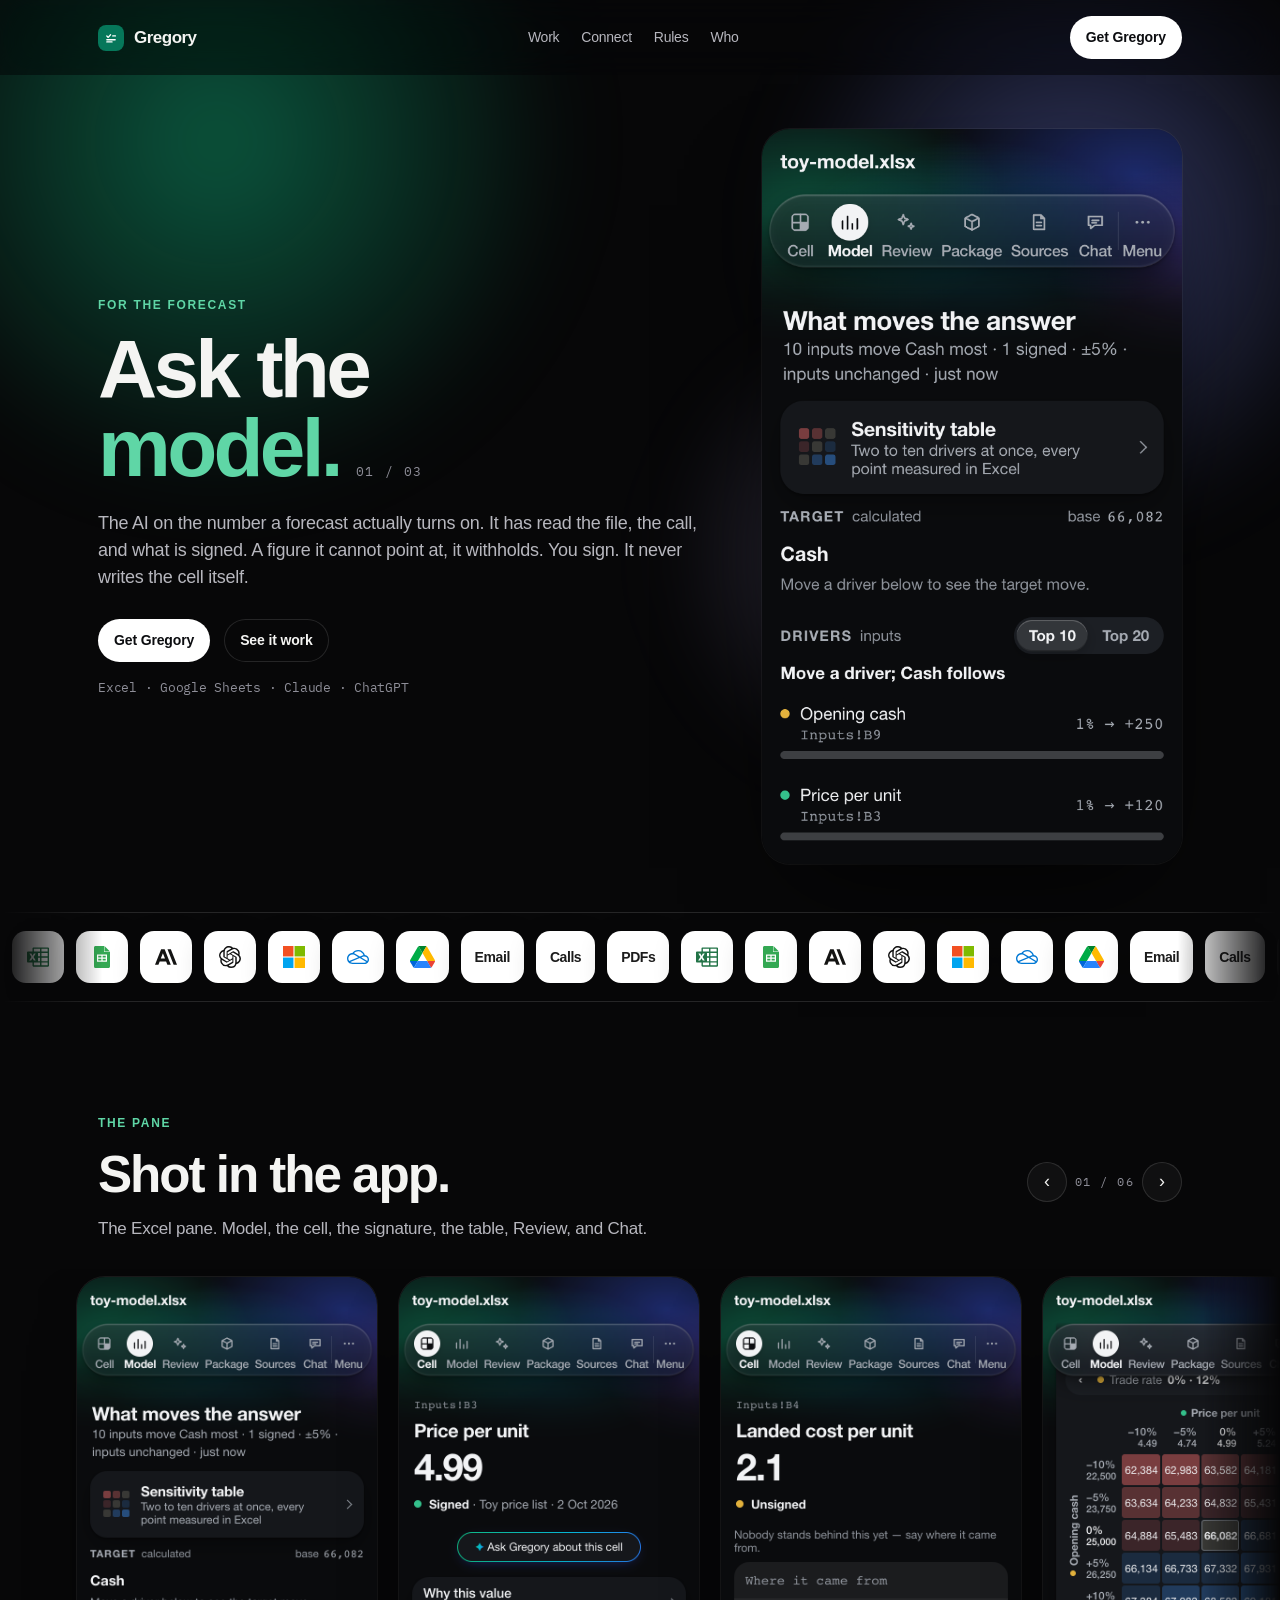
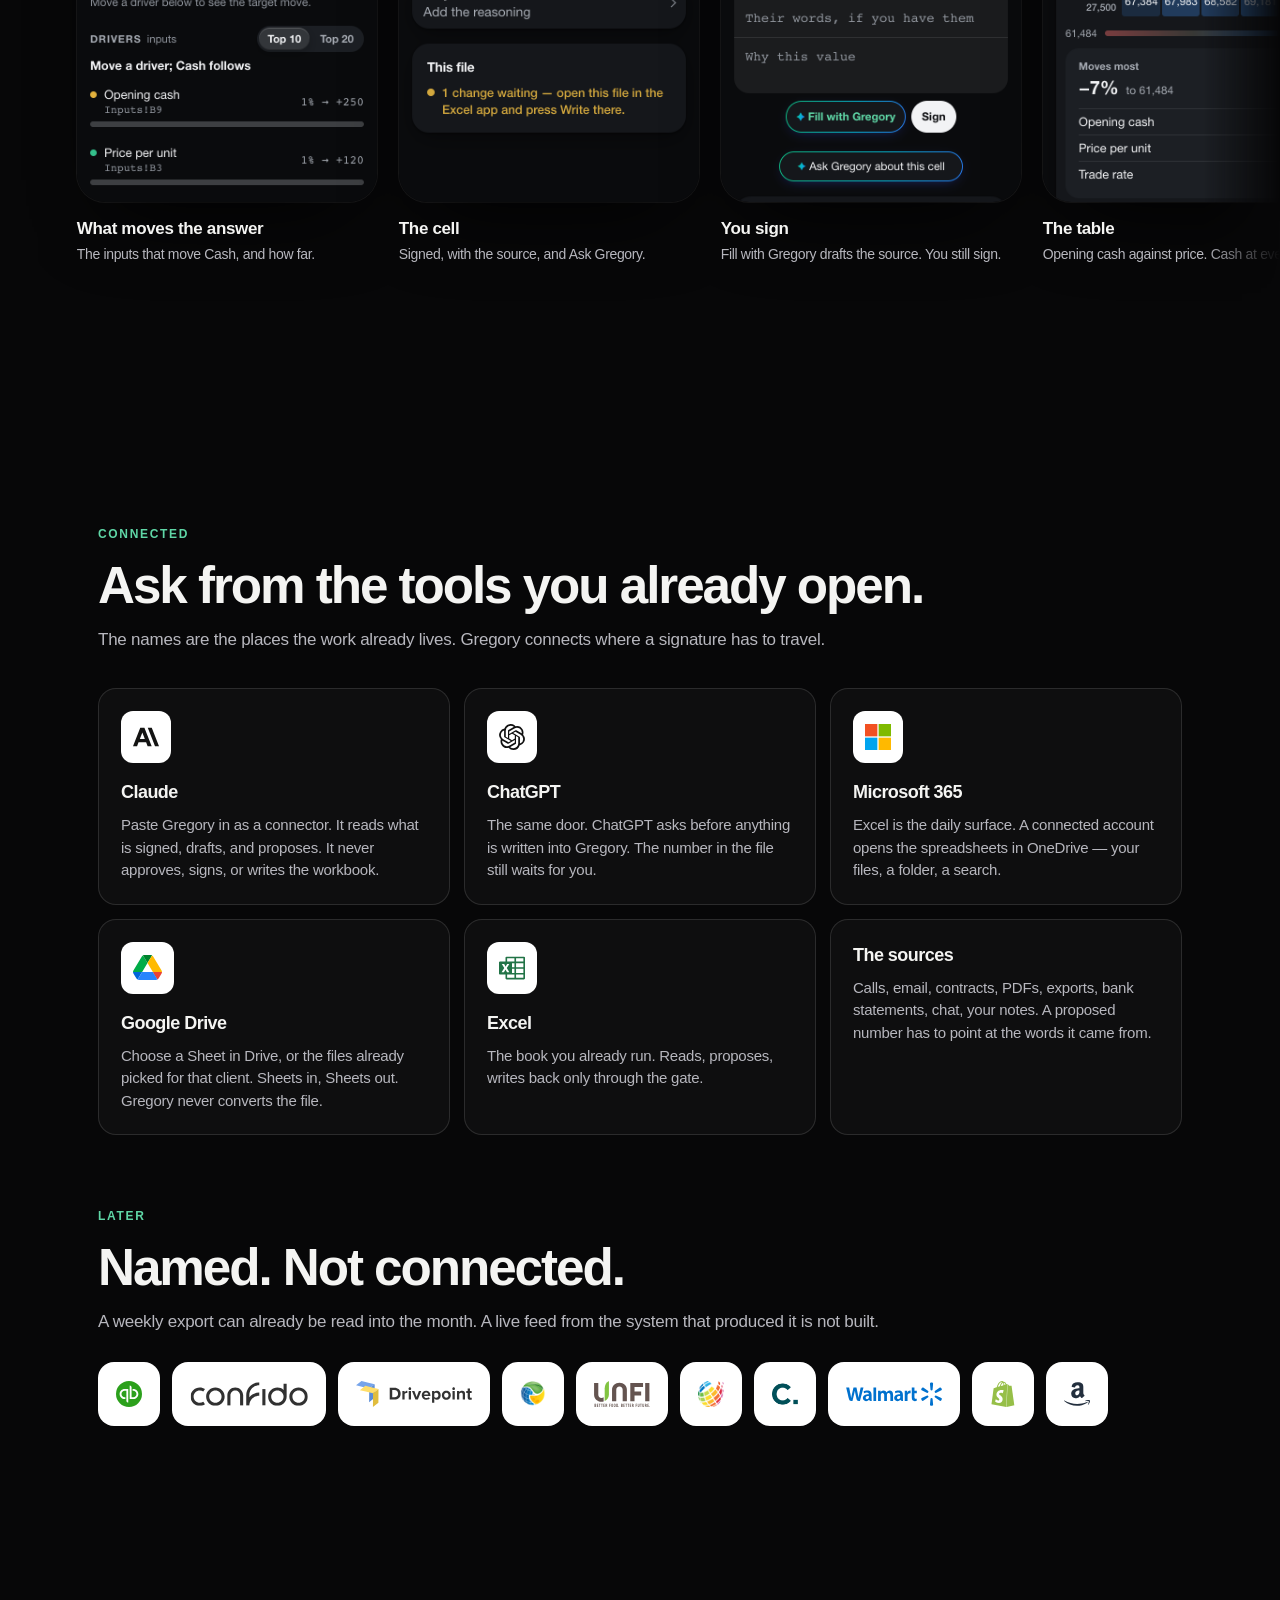
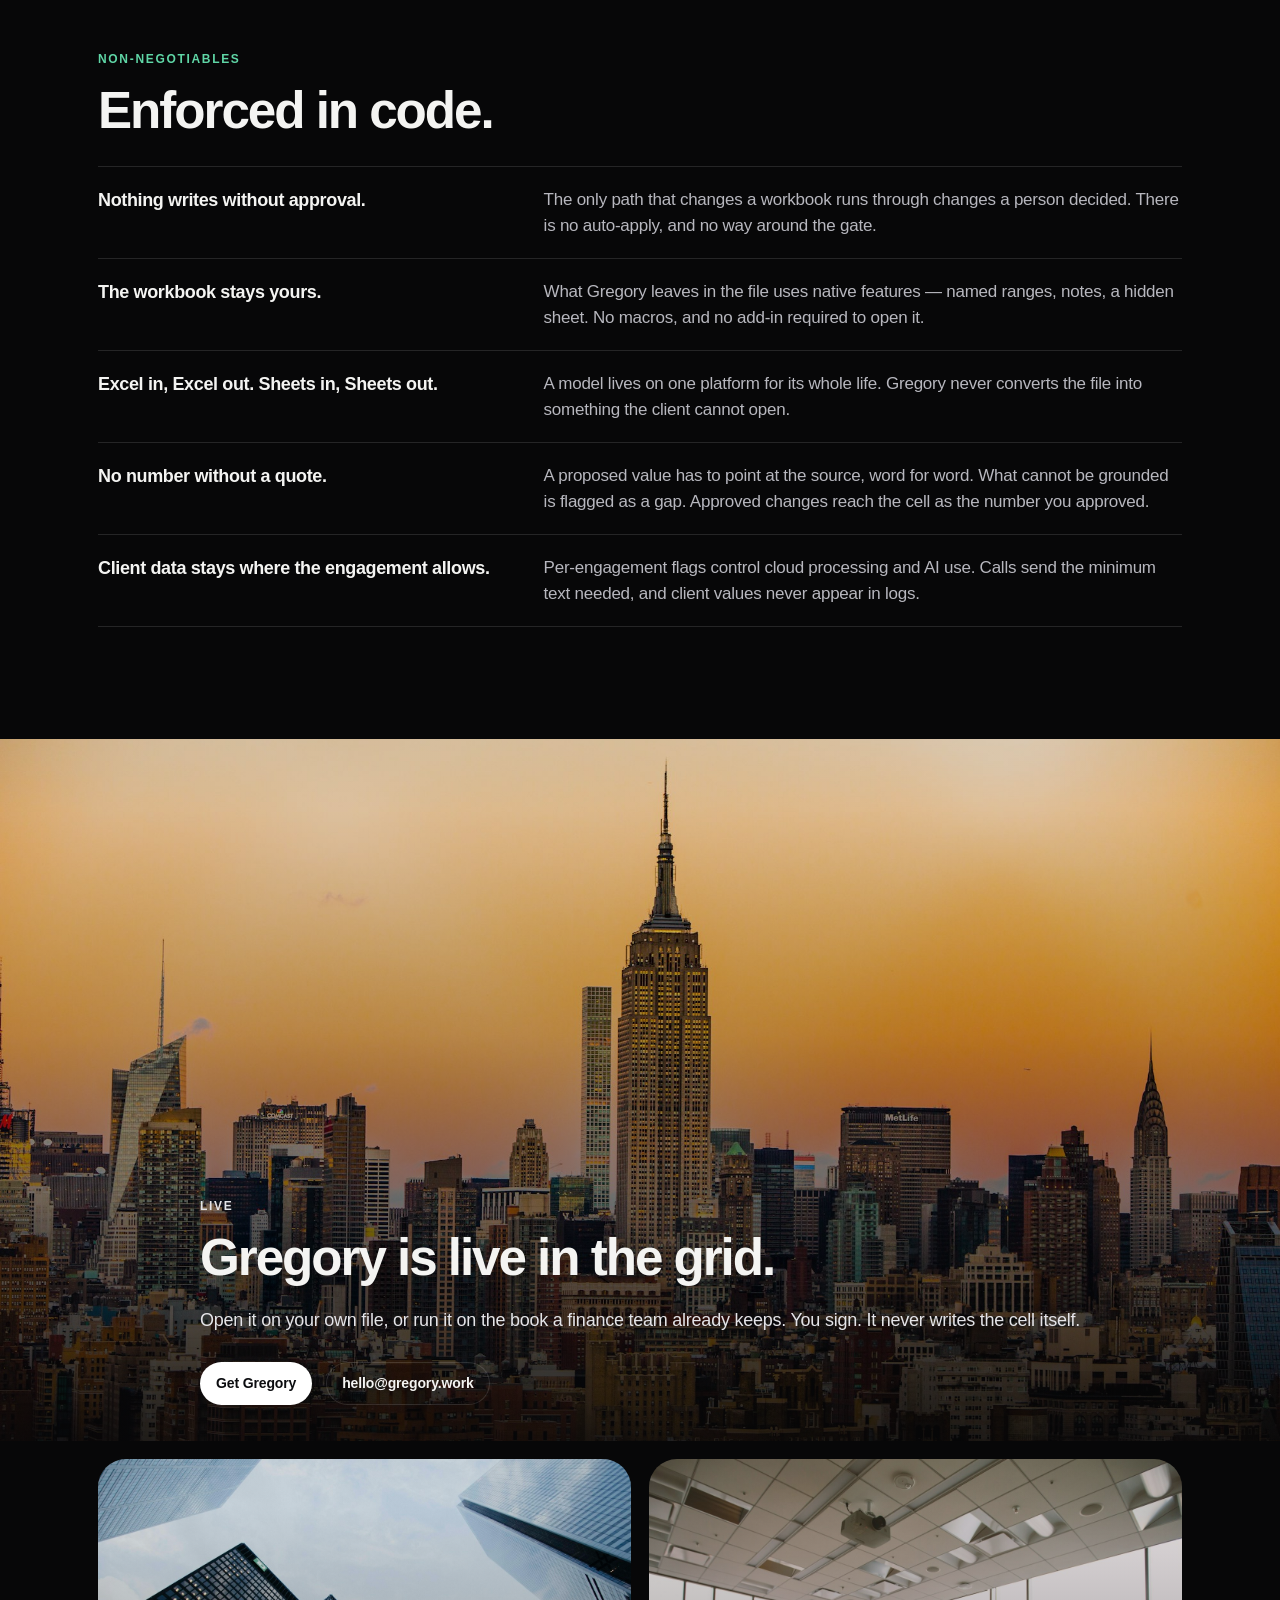
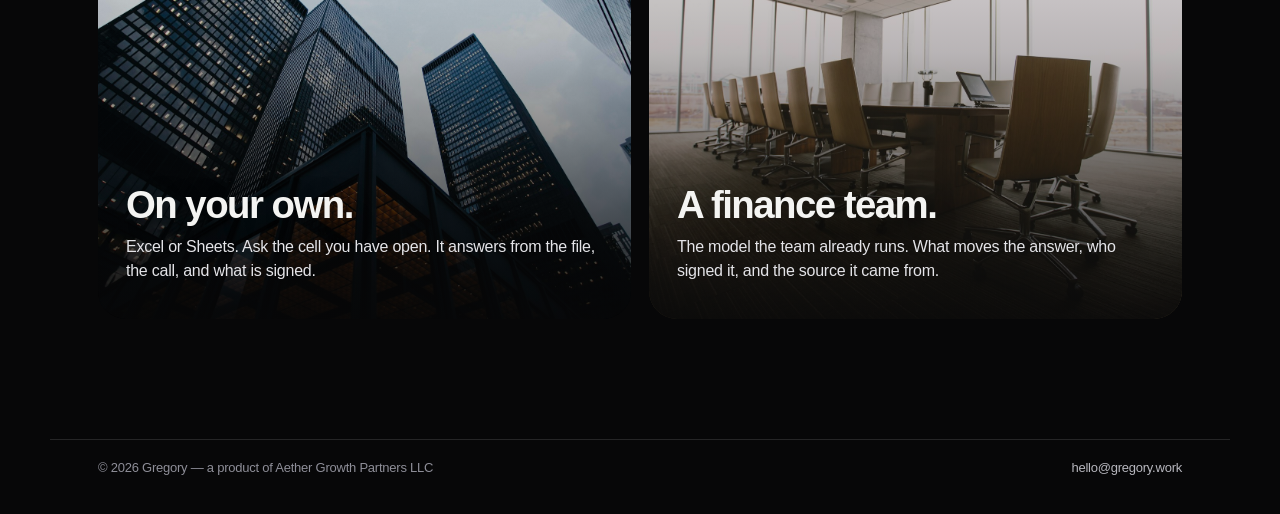
==== commit 090feec0: "Let section subtitles run the width of the section instead of breaking in the middle. Co-authored-by" ====
--- a/index.html
+++ b/index.html
@@ -76,7 +76,7 @@
 h1 em { display: inline-block; font-style: normal; color: var(--accent); transform-origin: 50% 60%; }
 .period { color: var(--accent); }
 .cycle-index { font-family: var(--mono); font-size: 13px; font-weight: 400; letter-spacing: 0.12em; color: var(--faint); }
-.lede { margin-top: 22px; max-width: 34em; color: var(--muted); font-size: 18px; }
+.lede { margin-top: 22px; max-width: 40em; color: var(--muted); font-size: 18px; }
 .actions { margin-top: 28px; display: flex; align-items: center; gap: 14px; flex-wrap: wrap; }
 .mono { margin-top: 16px; font-family: var(--mono); font-size: 12.5px; color: var(--faint); }
 .stage { position: relative; }
@@ -90,8 +90,9 @@
 .stack { aspect-ratio: 320 / 560; }
 section { position: relative; z-index: 1; padding: clamp(64px, 9vw, 112px) 0; scroll-margin-top: 72px; }
 h2 { font-weight: 650; font-size: clamp(32px, 4vw, 52px); letter-spacing: -0.04em; line-height: 1.05; }
-.intro { margin-top: 14px; max-width: 36em; color: var(--muted); }
-.reel-head { display: flex; align-items: flex-end; justify-content: space-between; gap: 18px; }
+.intro { margin-top: 14px; color: var(--muted); max-width: 100%; }
+.reel-head { display: flex; align-items: flex-end; justify-content: space-between; gap: 24px; }
+.reel-head .intro { margin-top: 14px; }
 .reel-ctrl { display: flex; align-items: center; gap: 8px; flex: none; }
 .reel-ctrl button {
   width: 40px; height: 40px; border-radius: 999px; border: 1px solid var(--line);
@@ -121,7 +122,9 @@
 .scene .place { position: absolute; inset: 0; width: 100%; height: 100%; object-fit: cover; }
 .scene-wide .place { object-position: center 40%; }
 .scene-shade { position: absolute; inset: 0; background: linear-gradient(180deg, rgba(7,7,8,.12) 10%, rgba(7,7,8,.28) 42%, rgba(7,7,8,.88) 100%); }
-.scene-copy { position: relative; z-index: 1; padding: 40px 28px 36px; max-width: 38em; }
+.scene-copy { position: relative; z-index: 1; padding: 40px 28px 36px; }
+.scene-wide .scene-copy { max-width: none; padding-left: 0; padding-right: 0; }
+.scene-wide .lede { max-width: none; }
 .scene-copy h2, .scene-copy h3 { text-shadow: 0 8px 30px rgba(0,0,0,.35); }
 .scene-copy .lede, .scene-copy p { color: #e4e4e8; }
 .scene-pair { display: grid; grid-template-columns: 1fr 1fr; gap: 18px; }
@@ -271,7 +274,6 @@
         <div>
           <p class="kicker">The pane</p>
           <h2>Shot in the app.</h2>
-          <p class="intro">The same screens, from the Excel task pane. Model ranks what moves the answer. The table measures the drivers together. Review says what is worth checking. Chat is where you ask.</p>
         </div>
         <div class="reel-ctrl">
           <button type="button" id="reel-prev" aria-label="Previous screen">‹</button>
@@ -279,6 +281,7 @@
           <button type="button" id="reel-next" aria-label="Next screen">›</button>
         </div>
       </div>
+      <p class="intro">The Excel pane. Model, the cell, the signature, the table, Review, and Chat.</p>
       <div class="reel">
       <div class="reel-track" id="reel">
         <figure>
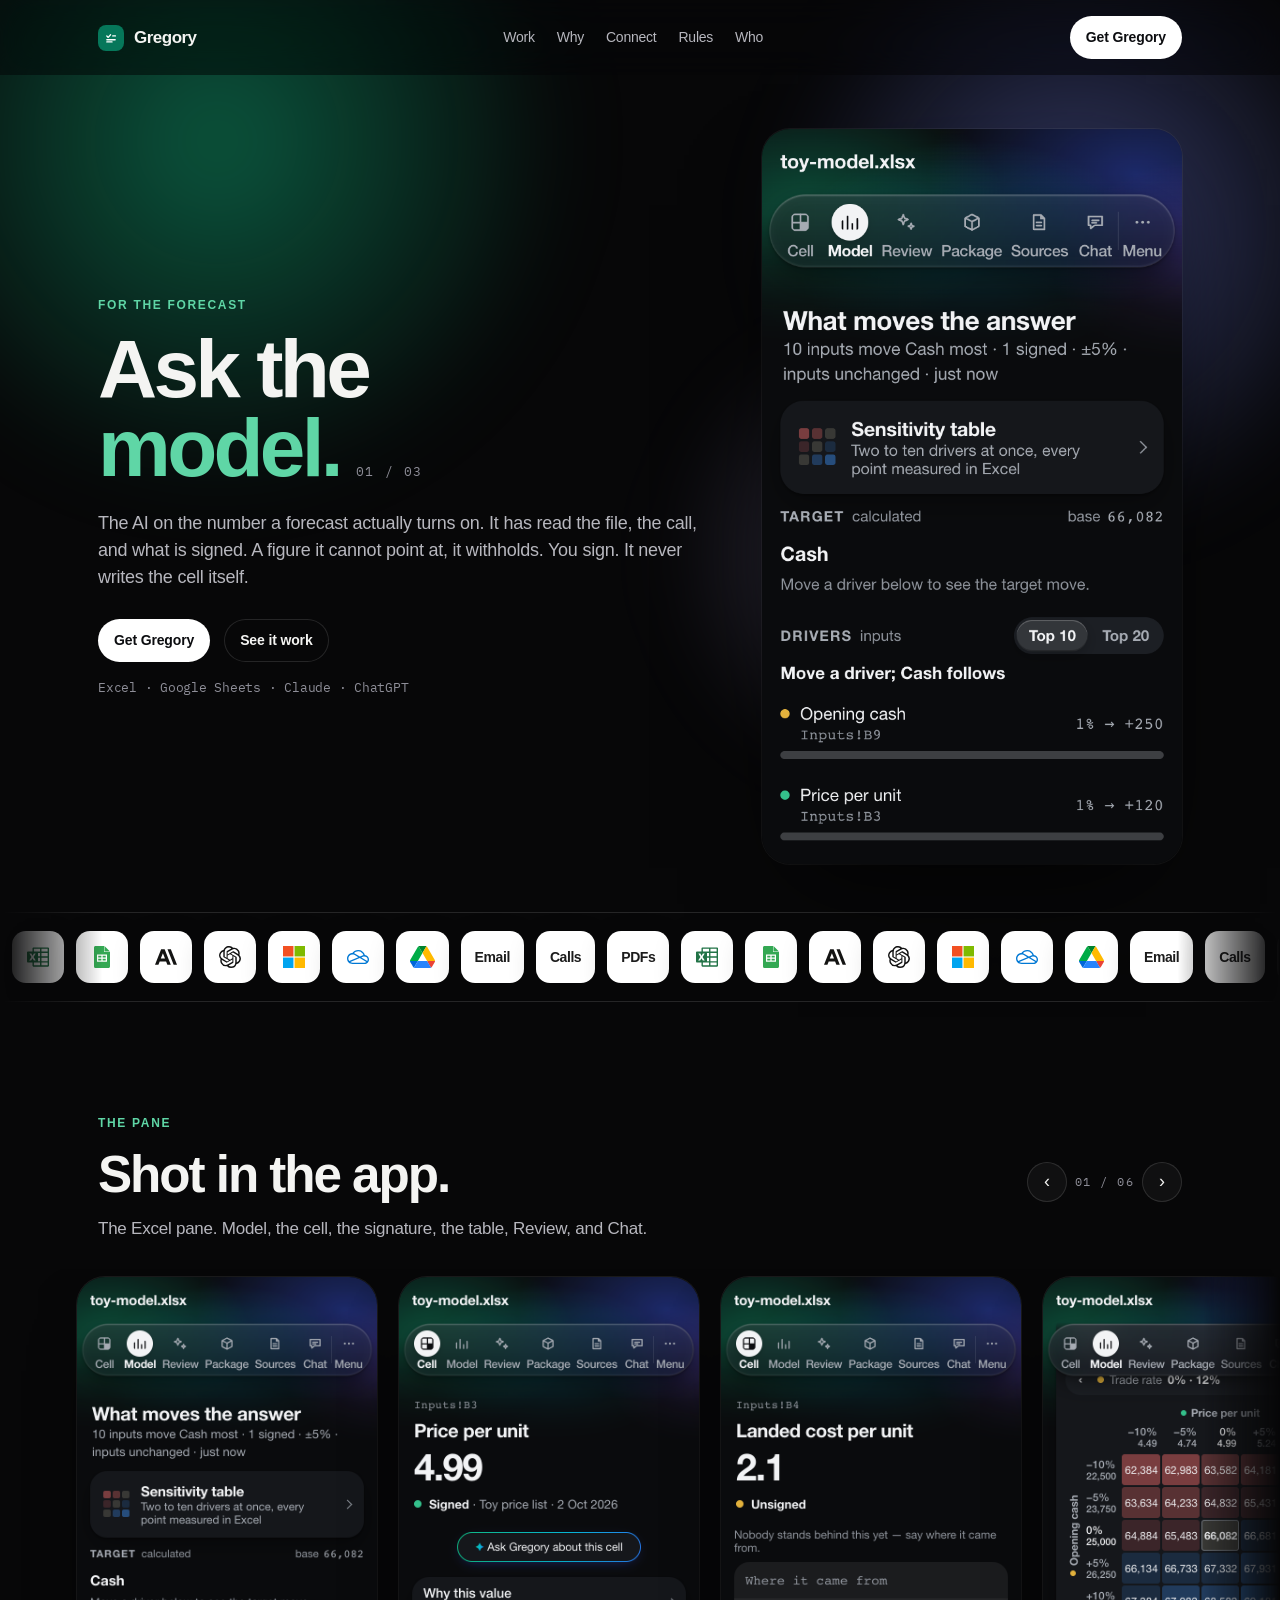
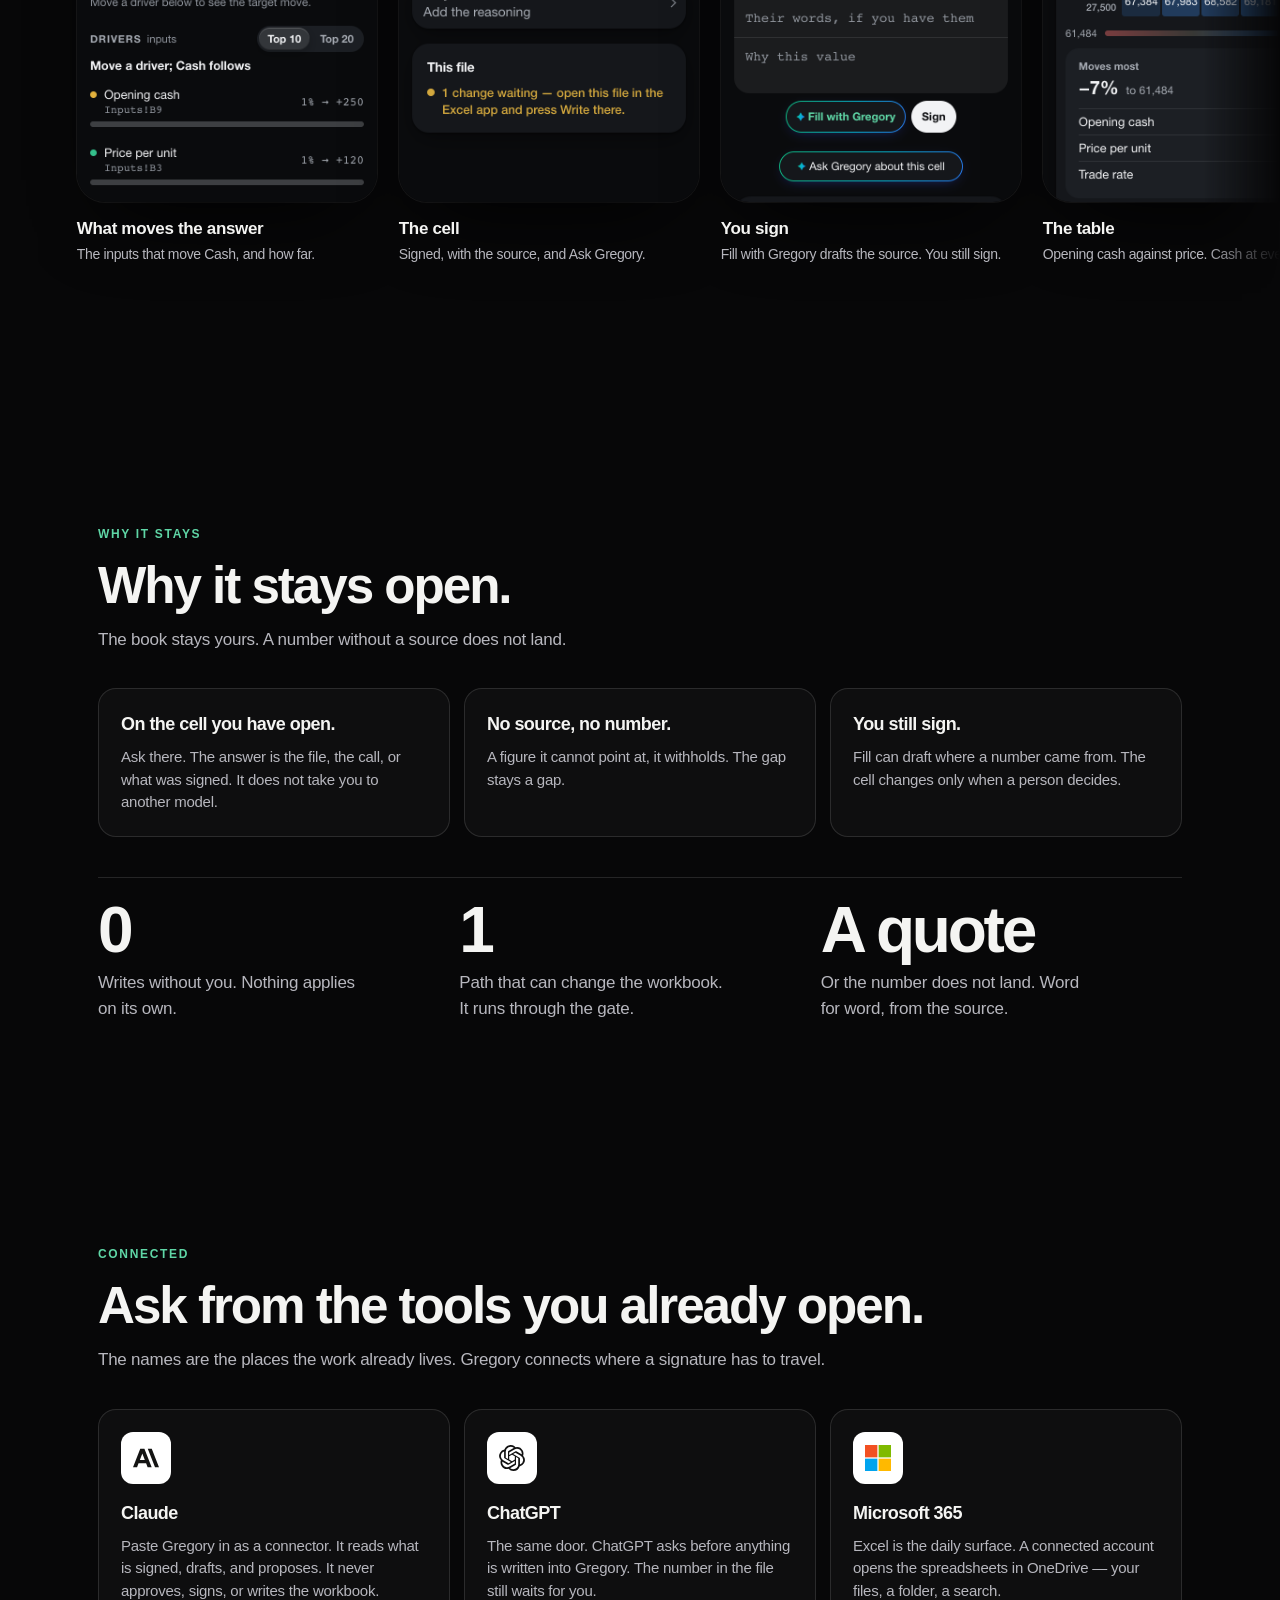
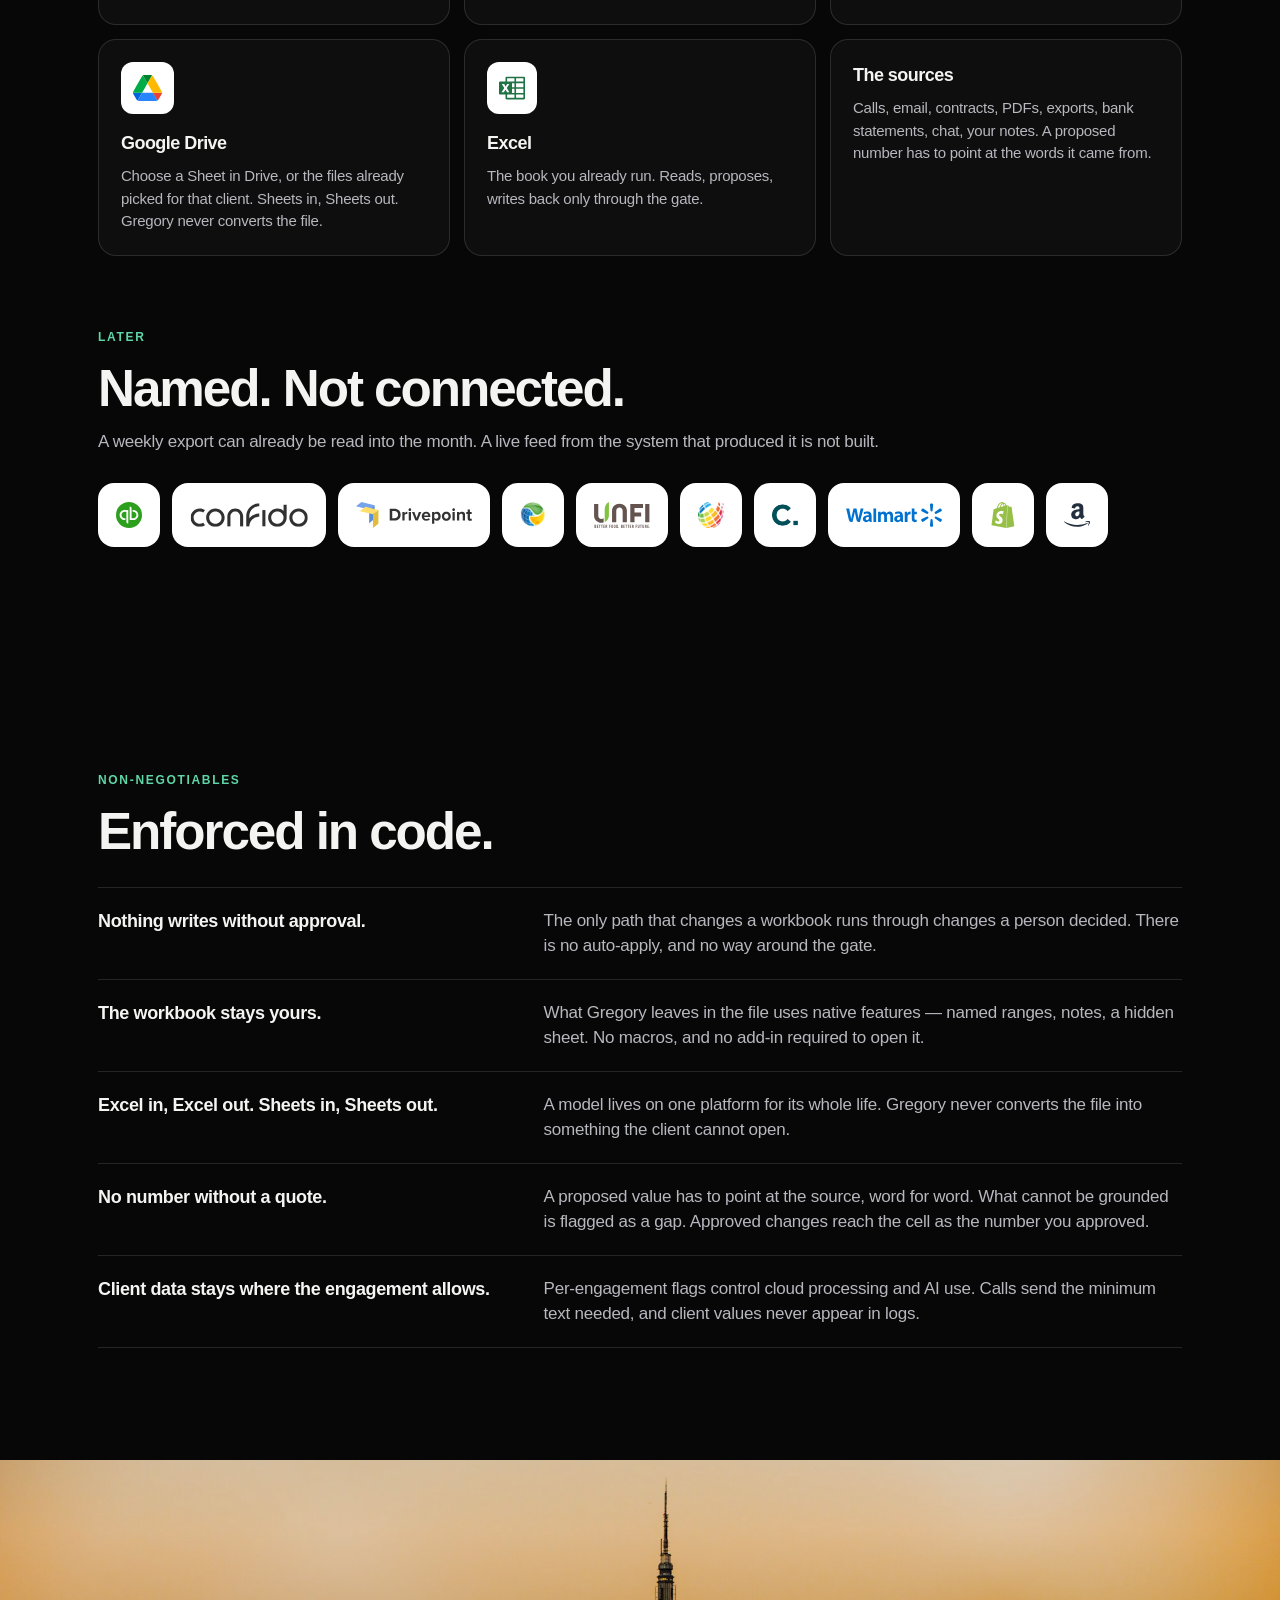
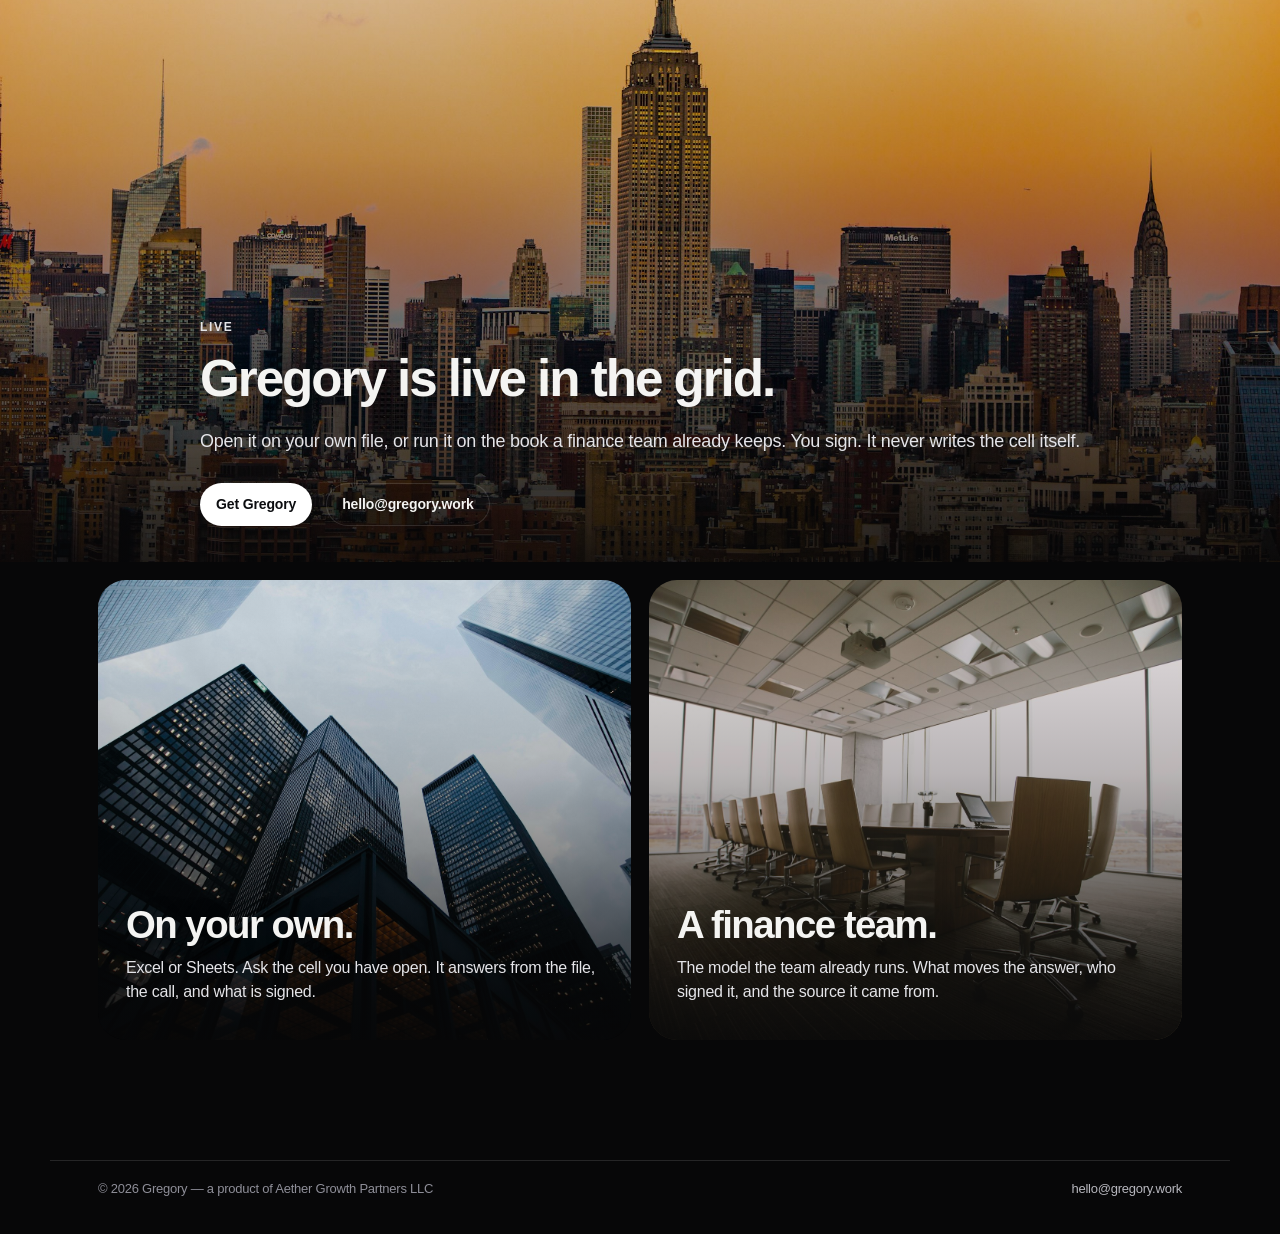
==== commit 3735cb71: "Add why it stays open, with the three rules as the scores. Co-authored-by: Cursor <cursoragent@curso" ====
--- a/index.html
+++ b/index.html
@@ -165,6 +165,20 @@
   display: inline-flex; align-items: center; justify-content: center;
 }
 .logo-row img { height: 26px; width: auto; max-width: 132px; object-fit: contain; display: block; }
+.loves { margin-top: 36px; display: grid; grid-template-columns: repeat(3, minmax(0, 1fr)); gap: 14px; }
+.loves article {
+  padding: 22px; border-radius: 18px; border: 1px solid var(--line);
+  background: rgba(255,255,255,.03);
+}
+.loves h3 { font-size: 18px; font-weight: 650; letter-spacing: -0.03em; margin-bottom: 8px; }
+.loves p { color: var(--muted); font-size: 15px; }
+.scores { margin-top: 40px; display: grid; grid-template-columns: repeat(3, minmax(0, 1fr)); border-top: 1px solid var(--line); }
+.scores div { padding: 22px 20px 0 0; }
+.scores strong {
+  display: block; font-weight: 650; letter-spacing: -0.05em; line-height: 0.95;
+  font-size: clamp(44px, 5vw, 68px);
+}
+.scores span { display: block; margin-top: 10px; color: var(--muted); max-width: 16em; }
 .rules { margin-top: 28px; }
 .rule { padding: 20px 0; border-top: 1px solid var(--line); display: grid; grid-template-columns: minmax(0,.8fr) minmax(0,1.2fr); gap: 20px; }
 .rule:last-child { border-bottom: 1px solid var(--line); }
@@ -190,7 +204,7 @@
 }
 @media (max-width: 900px) {
   .links { display: none; }
-  .hero, .connects, .rule, .about, .scene-pair { grid-template-columns: 1fr; }
+  .hero, .connects, .rule, .about, .scene-pair, .loves, .scores { grid-template-columns: 1fr; }
   .reel-track figure { flex-basis: 78vw; }
   .reel-head { flex-direction: column; align-items: flex-start; }
   .hero { min-height: 0; }
@@ -211,6 +225,7 @@
     </a>
     <div class="links">
       <a href="#work">Work</a>
+      <a href="#why">Why</a>
       <a href="#connect">Connect</a>
       <a href="#rules">Rules</a>
       <a href="#who">Who</a>
@@ -309,6 +324,32 @@
           <figcaption>Chat<span>Ask about the finding. The cell is not changed.</span></figcaption>
         </figure>
       </div>
+      </div>
+    </div>
+  </section>
+  <section id="why">
+    <div class="wrap">
+      <p class="kicker">Why it stays</p>
+      <h2>Why it stays open.</h2>
+      <p class="intro">The book stays yours. A number without a source does not land.</p>
+      <div class="loves">
+        <article>
+          <h3>On the cell you have open.</h3>
+          <p>Ask there. The answer is the file, the call, or what was signed. It does not take you to another model.</p>
+        </article>
+        <article>
+          <h3>No source, no number.</h3>
+          <p>A figure it cannot point at, it withholds. The gap stays a gap.</p>
+        </article>
+        <article>
+          <h3>You still sign.</h3>
+          <p>Fill can draft where a number came from. The cell changes only when a person decides.</p>
+        </article>
+      </div>
+      <div class="scores">
+        <div><strong>0</strong><span>Writes without you. Nothing applies on its own.</span></div>
+        <div><strong>1</strong><span>Path that can change the workbook. It runs through the gate.</span></div>
+        <div><strong>A quote</strong><span>Or the number does not land. Word for word, from the source.</span></div>
       </div>
     </div>
   </section>
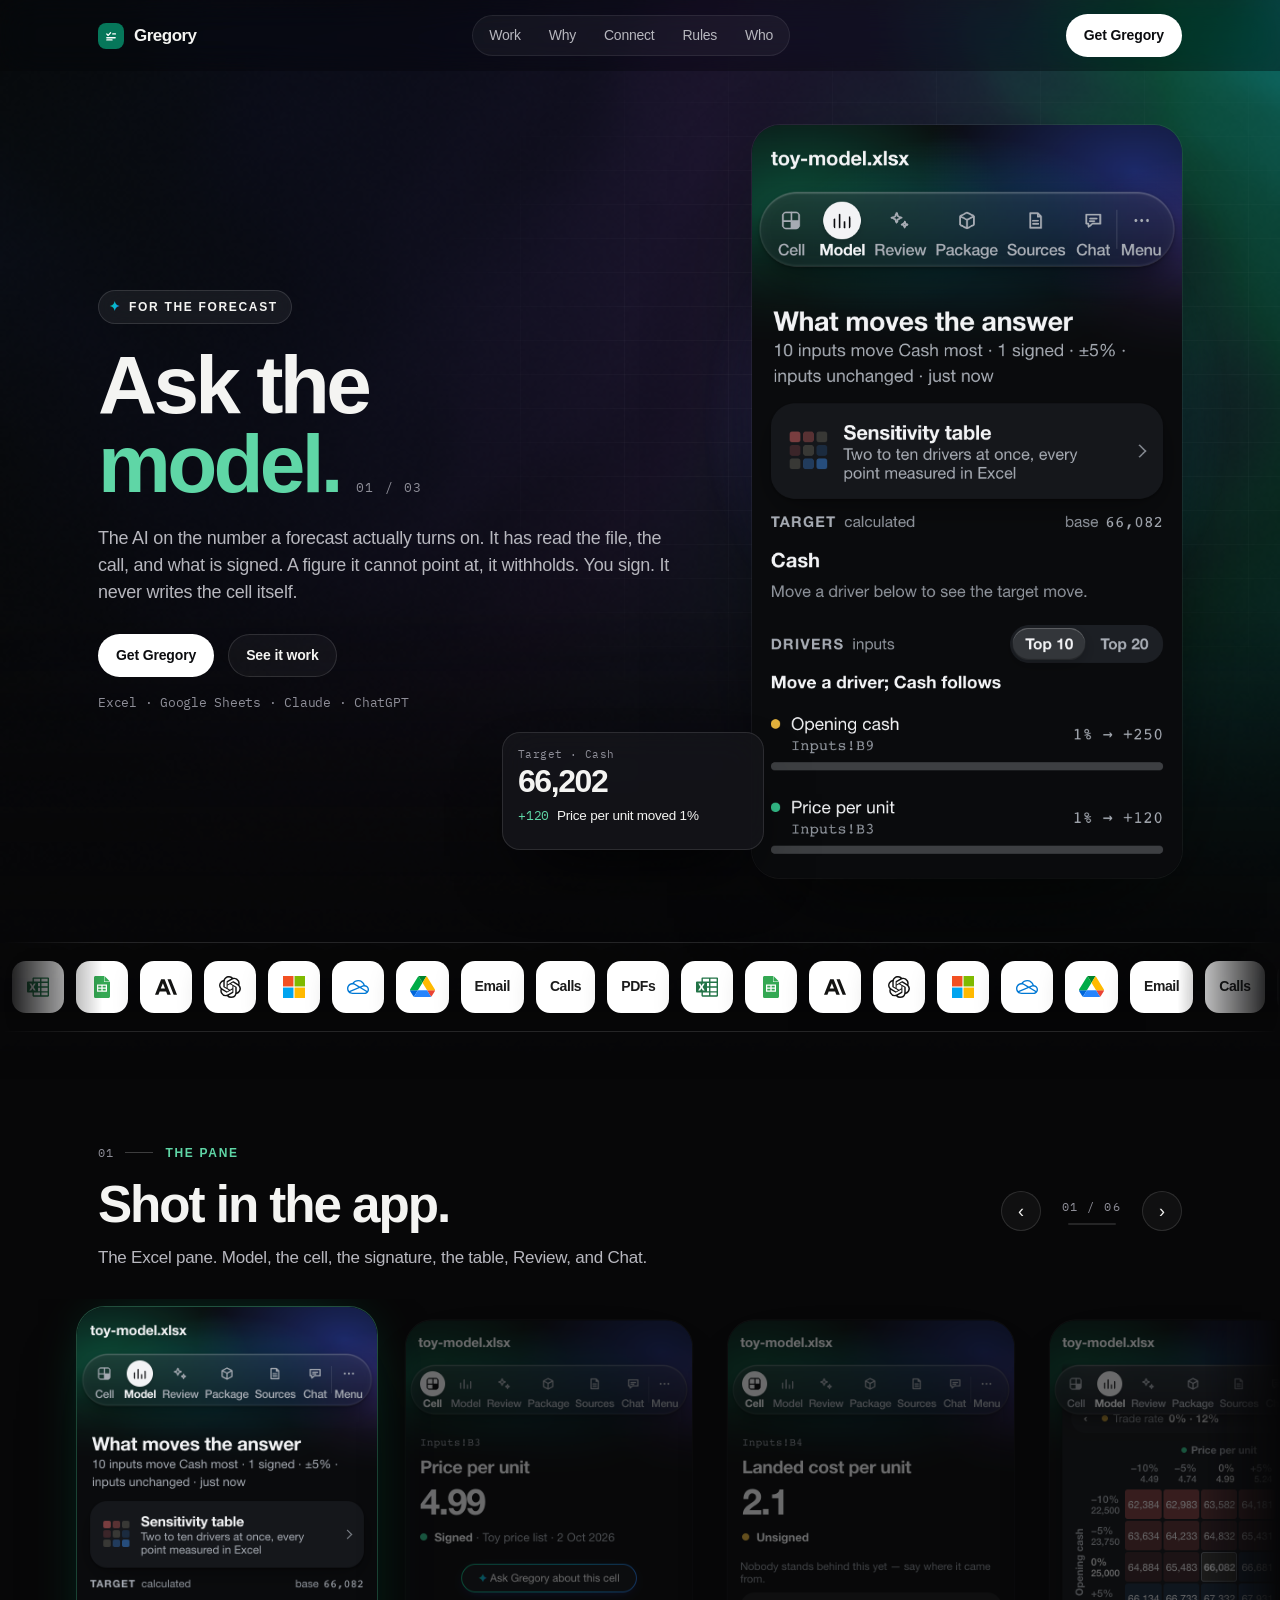
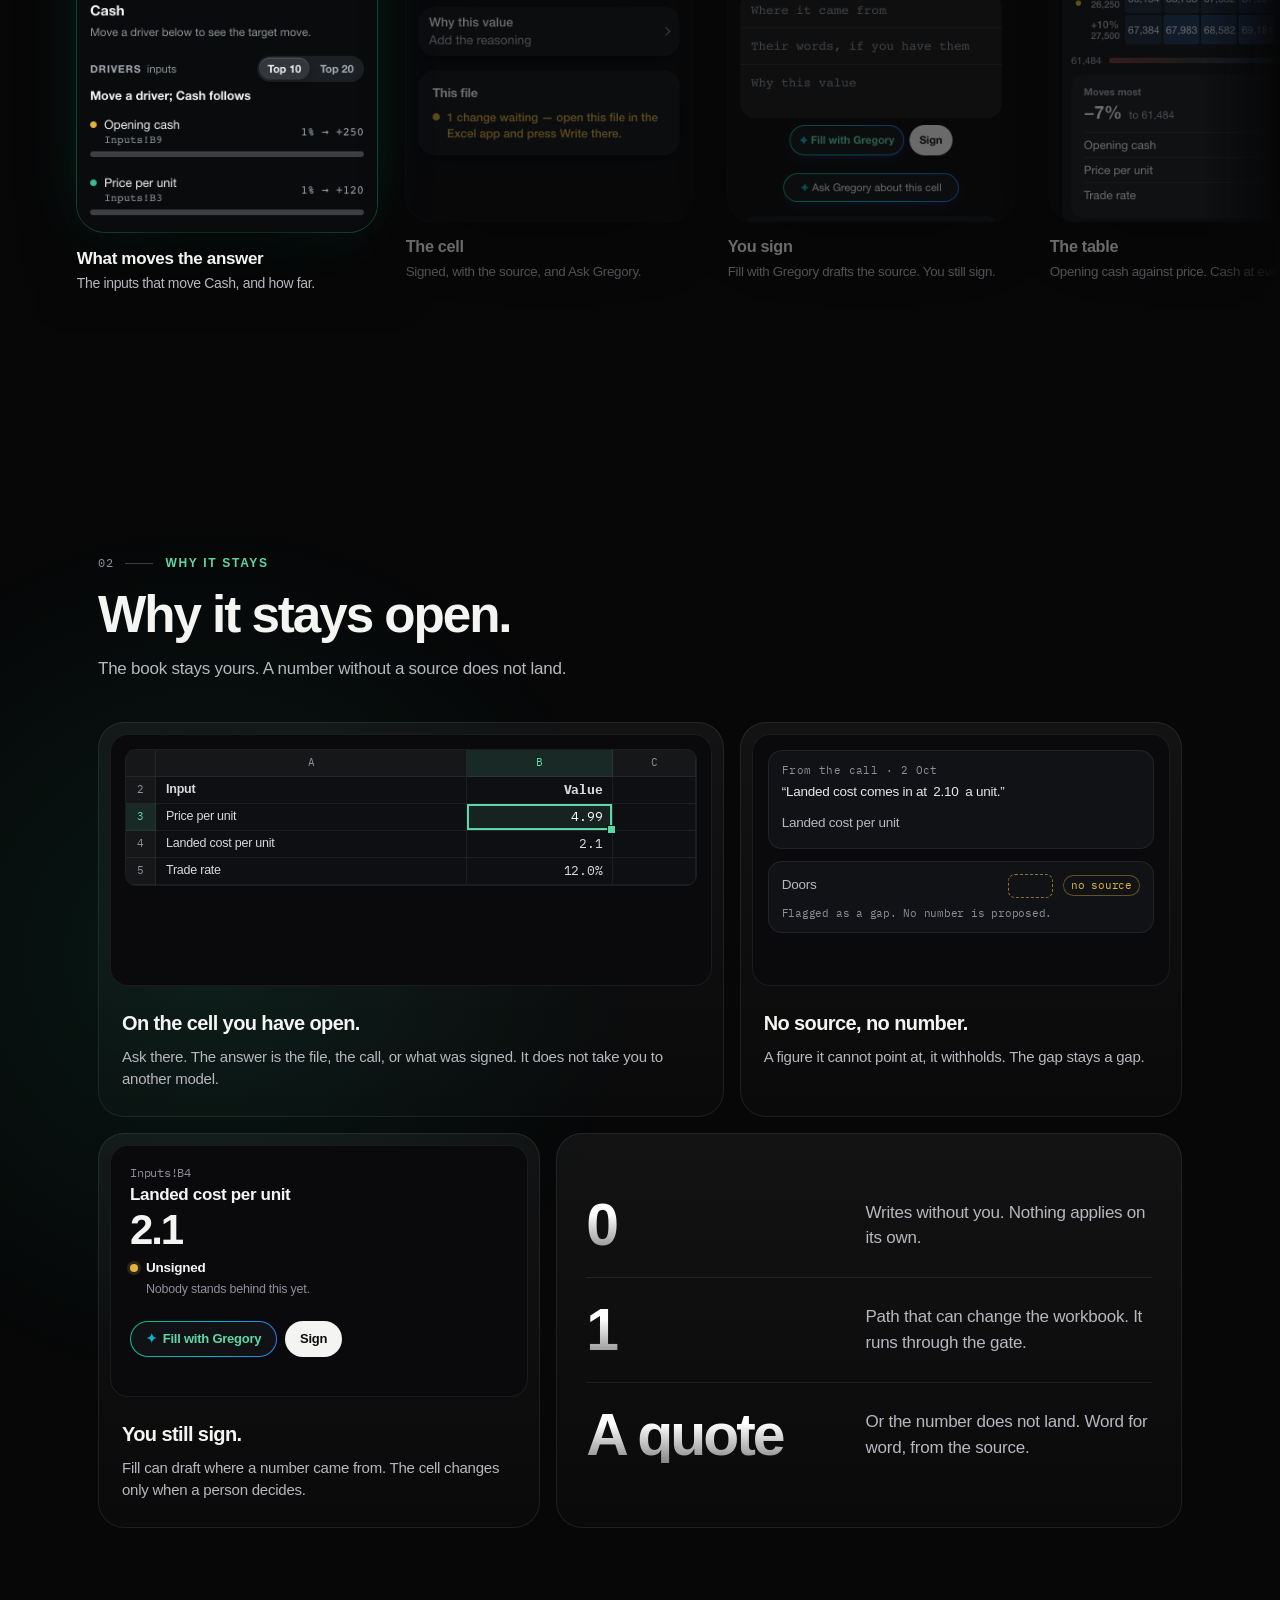
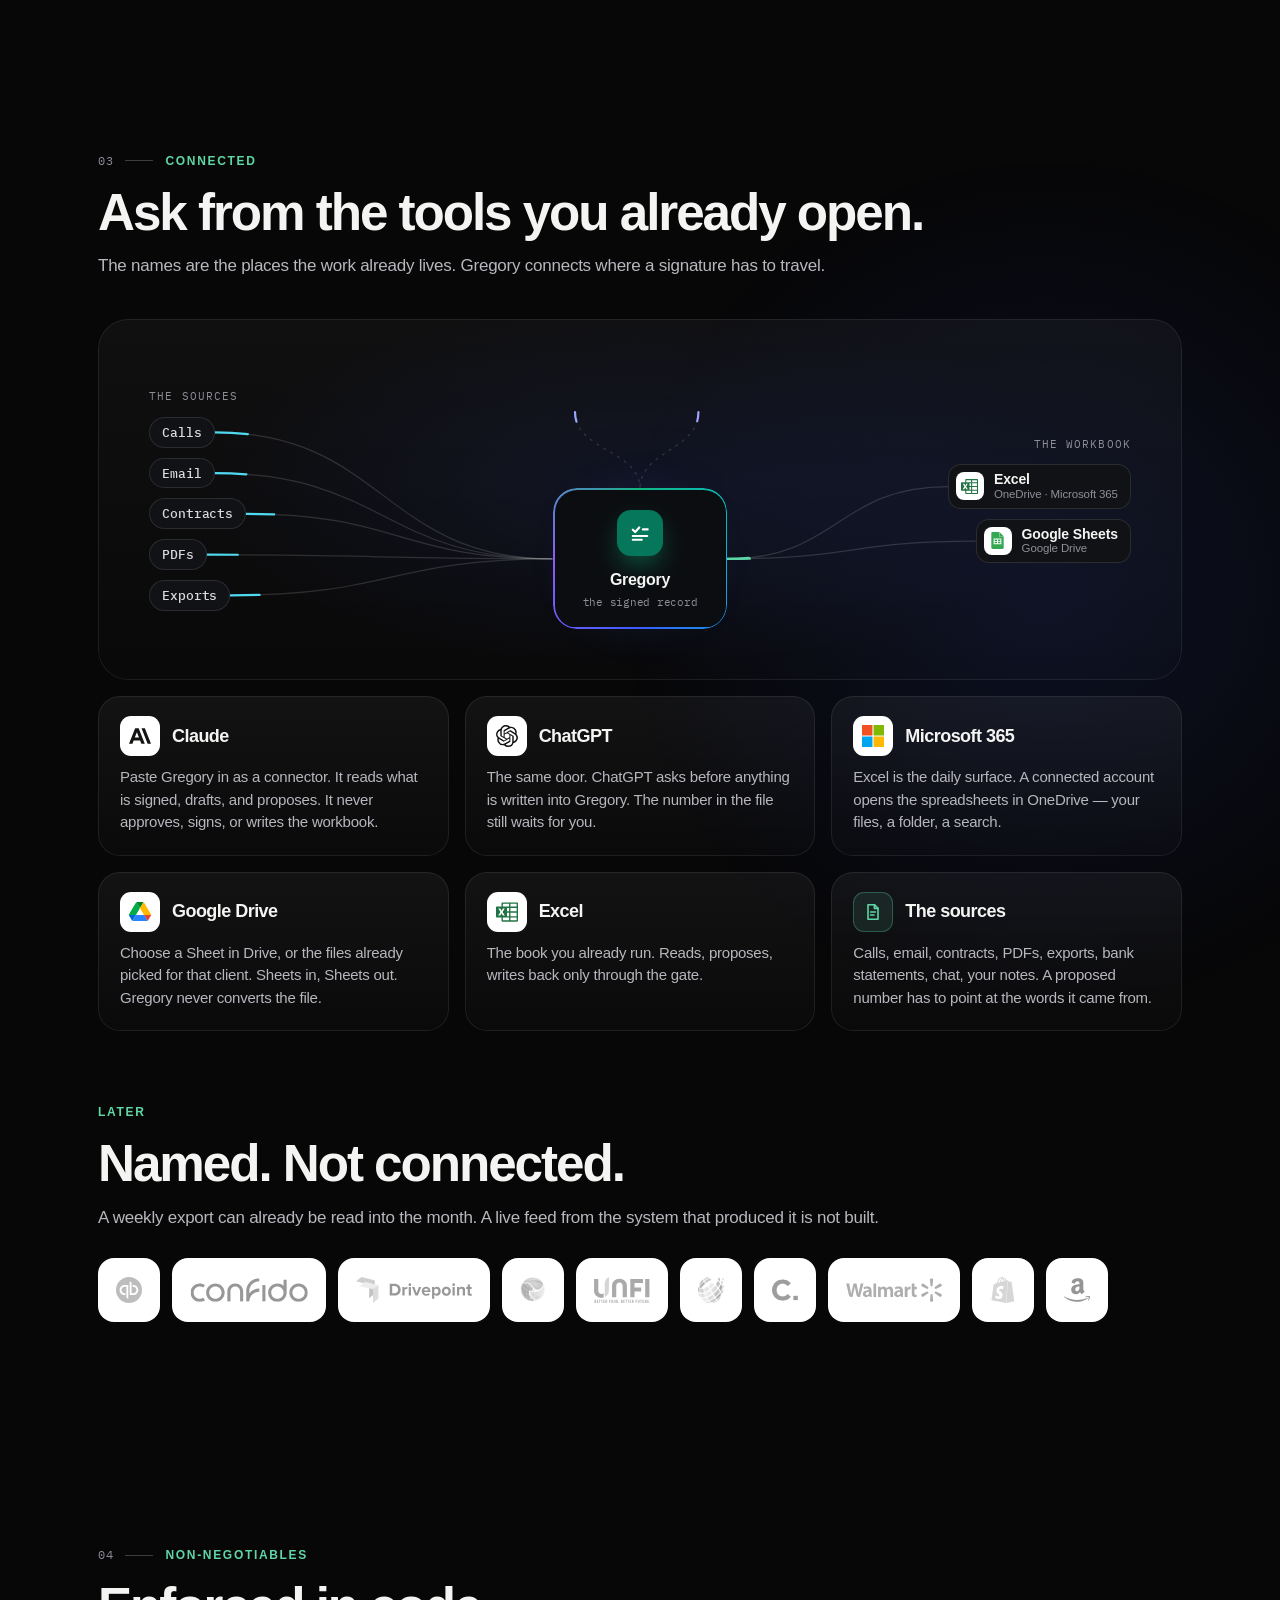
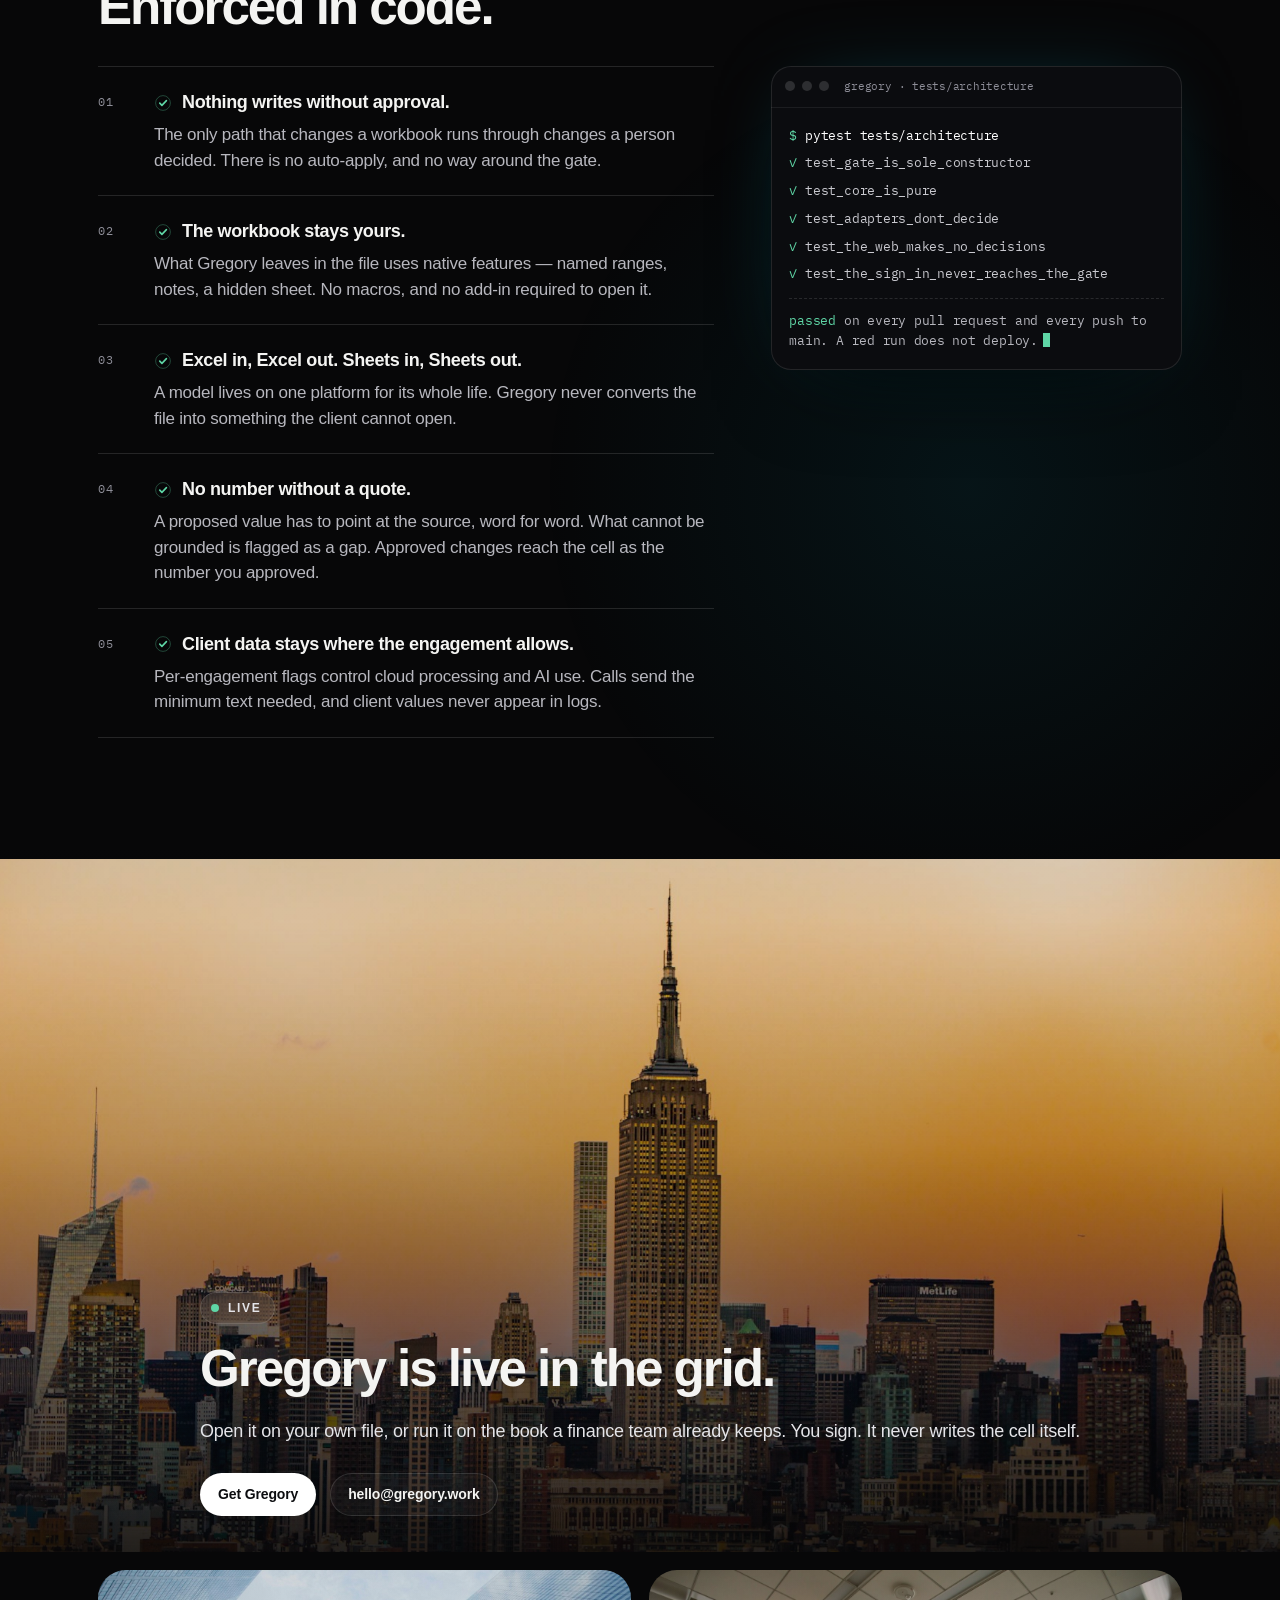
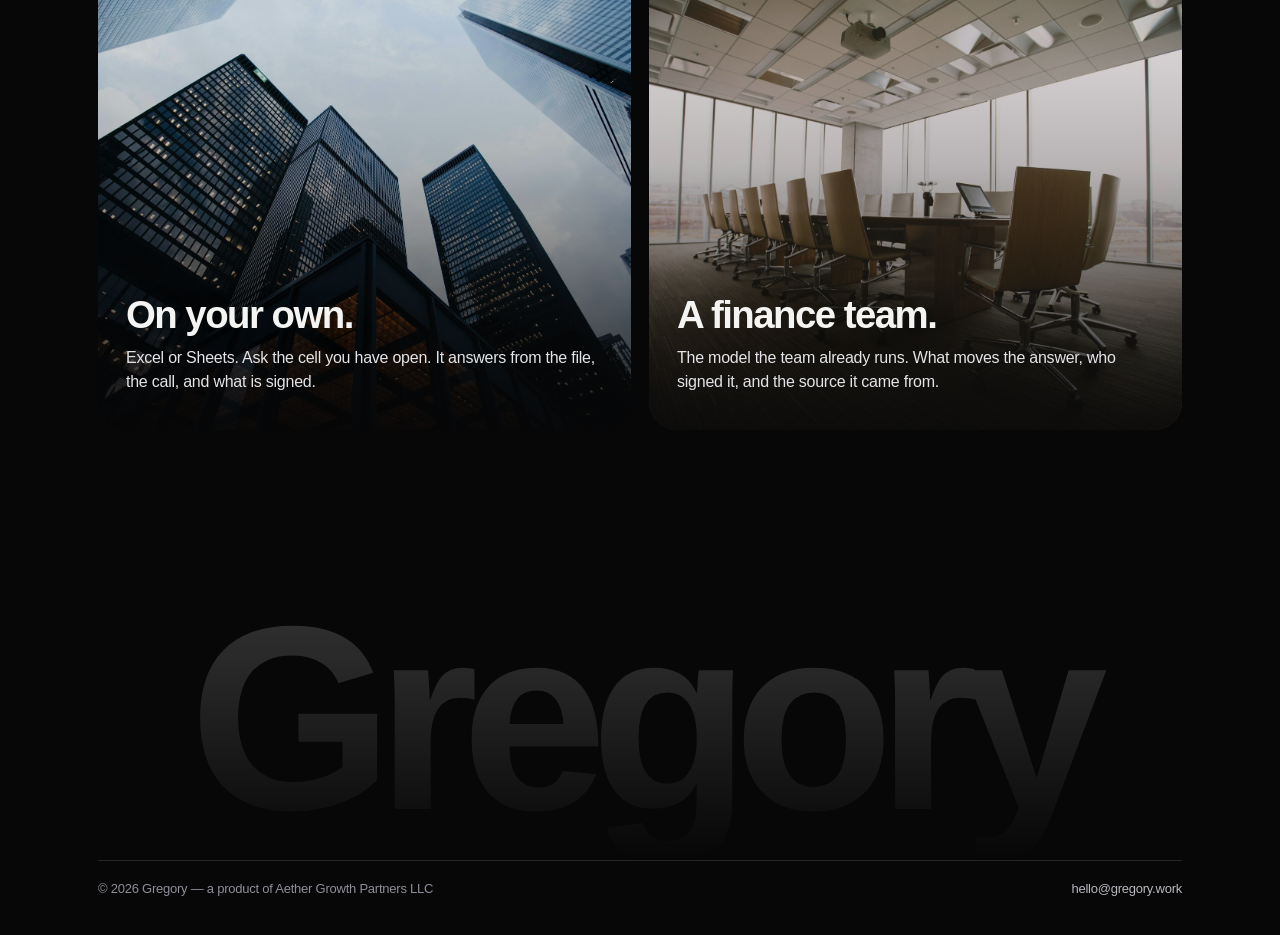
==== commit 260eb97f: "Make the page move where it means something: an aurora behind the hero, a card that follows the head" ====
--- a/index.html
+++ b/index.html
@@ -14,6 +14,10 @@
 <link rel="preconnect" href="https://fonts.googleapis.com">
 <link rel="preconnect" href="https://fonts.gstatic.com" crossorigin>
 <link rel="stylesheet" href="https://fonts.googleapis.com/css2?family=IBM+Plex+Mono:wght@400;500&display=swap">
+<script>
+/* Motion is opt-in: without script, or under reduced motion, every section is simply there. */
+if (!window.matchMedia("(prefers-reduced-motion: reduce)").matches) document.documentElement.classList.add("motion");
+</script>
 <style>
 :root {
   color-scheme: dark;
@@ -22,9 +26,18 @@
   --muted: #b7b7be;
   --faint: #8e8e98;
   --line: rgba(255, 255, 255, 0.12);
+  --hair: rgba(255, 255, 255, 0.08);
   --accent: #5fd6a6;
+  --signed: #34c08b;
+  --waiting: #e2b33d;
+  --a1: #10b981;
+  --a2: #06b6d4;
+  --a3: #3b5bff;
+  --a4: #8b5cf6;
+  --aurora: linear-gradient(100deg, var(--a1), var(--a2) 30%, var(--a3) 62%, var(--a4) 82%, var(--a1));
   --sans: Aptos, Calibri, "Segoe UI", "Helvetica Neue", Arial, sans-serif;
   --mono: "IBM Plex Mono", ui-monospace, "Cascadia Mono", Consolas, monospace;
+  --ease: cubic-bezier(.16, .85, .16, 1);
   --gut: clamp(20px, 4vw, 48px);
   --max: 1180px;
 }
@@ -35,37 +48,84 @@
   font-size: 17px; line-height: 1.5; letter-spacing: -0.014em;
   -webkit-font-smoothing: antialiased;
 }
+main { overflow-x: clip; }
 ::selection { background: rgba(16, 185, 129, 0.35); }
 a { color: inherit; text-decoration: none; }
 a:hover { text-decoration: underline; }
 :focus-visible { outline: 2px solid var(--accent); outline-offset: 3px; }
 .skip { position: absolute; left: 12px; top: -48px; z-index: 40; background: #fff; color: #000; padding: 8px 12px; border-radius: 8px; }
 .skip:focus { top: 12px; }
-.field { position: fixed; inset: 0; z-index: 0; pointer-events: none; overflow: hidden; }
+.wrap { max-width: var(--max); margin: 0 auto; padding: 0 var(--gut); position: relative; z-index: 1; }
+
+/* The sky: the aurora lives behind the hero and the header, and nowhere else. */
+.sky {
+  position: absolute; top: 0; left: 0; right: 0; z-index: 0; pointer-events: none; overflow: hidden;
+  height: max(820px, calc(100svh + 180px));
+  -webkit-mask-image: linear-gradient(180deg, #000 56%, transparent);
+  mask-image: linear-gradient(180deg, #000 56%, transparent);
+}
+.sky canvas { position: absolute; inset: 0; width: 100%; height: 100%; display: block; opacity: 0; transition: opacity 1.6s ease; }
+.sky.gl canvas { opacity: 1; }
+.field { position: absolute; inset: 0; transition: opacity 1.6s ease; }
+.sky.gl .field { opacity: 0; }
+.sky.gl .field span { animation-play-state: paused; }
 .field span { position: absolute; border-radius: 50%; filter: blur(40px); }
 .field .a { width: 58vw; height: 58vw; left: -12vw; top: -18vw; background: radial-gradient(circle, rgba(16,185,129,.45), transparent 68%); animation: drift 22s ease-in-out infinite alternate; }
-.field .b { width: 48vw; height: 48vw; right: -8vw; top: -6vw; background: radial-gradient(circle, rgba(124,140,255,.4), transparent 70%); animation: drift2 28s ease-in-out infinite alternate; }
-.field .c { width: 36vw; height: 36vw; right: 12vw; top: 36vh; background: radial-gradient(circle, rgba(196,181,253,.28), transparent 70%); animation: drift 34s ease-in-out infinite alternate-reverse; }
+.field .b { width: 48vw; height: 48vw; right: -8vw; top: -6vw; background: radial-gradient(circle, rgba(59,91,255,.36), transparent 70%); animation: drift2 28s ease-in-out infinite alternate; }
+.field .c { width: 36vw; height: 36vw; right: 12vw; top: 36vh; background: radial-gradient(circle, rgba(139,92,246,.28), transparent 70%); animation: drift 34s ease-in-out infinite alternate-reverse; }
+.field .d { width: 30vw; height: 30vw; left: 34vw; top: 2vh; background: radial-gradient(circle, rgba(6,182,212,.22), transparent 70%); animation: drift2 26s ease-in-out infinite alternate-reverse; }
 @keyframes drift { from { transform: translate3d(0,0,0) scale(1); } to { transform: translate3d(6vw,8vh,0) scale(1.12); } }
 @keyframes drift2 { from { transform: translate3d(0,0,0) scale(1.05); } to { transform: translate3d(-7vw,6vh,0) scale(.92); } }
-.wrap { max-width: var(--max); margin: 0 auto; padding: 0 var(--gut); position: relative; z-index: 1; }
-header { position: sticky; top: 0; z-index: 20; background: rgba(7,7,8,.55); -webkit-backdrop-filter: blur(16px) saturate(1.4); backdrop-filter: blur(16px) saturate(1.4); }
-.nav { display: flex; align-items: center; justify-content: space-between; gap: 20px; padding-block: 16px; }
+.sky::after {
+  content: ""; position: absolute; inset: 0;
+  background-image: linear-gradient(rgba(255,255,255,.05) 1px, transparent 1px), linear-gradient(90deg, rgba(255,255,255,.05) 1px, transparent 1px);
+  background-size: 104px 34px;
+  -webkit-mask-image: radial-gradient(64% 58% at 74% 34%, #000, transparent 72%);
+  mask-image: radial-gradient(64% 58% at 74% 34%, #000, transparent 72%);
+}
+
+header { position: sticky; top: 0; z-index: 20; background: rgba(7,7,8,.4); -webkit-backdrop-filter: blur(16px) saturate(1.4); backdrop-filter: blur(16px) saturate(1.4); transition: background-color .3s ease, box-shadow .3s ease; }
+header.scrolled { background: rgba(7,7,8,.74); box-shadow: 0 1px 0 rgba(255,255,255,.06); }
+.nav { display: flex; align-items: center; justify-content: space-between; gap: 20px; padding-block: 14px; }
 .brand { display: flex; align-items: center; gap: 10px; font-weight: 650; letter-spacing: -0.03em; }
 .brand:hover { text-decoration: none; }
-.mark { width: 26px; height: 26px; border-radius: 8px; background: #06775a; color: #fff; display: grid; place-items: center; }
-.links { display: flex; gap: 22px; color: var(--muted); font-size: 14px; }
+.mark { width: 26px; height: 26px; border-radius: 8px; background: #06775a; color: #fff; display: grid; place-items: center; flex: none; }
+.links { display: flex; gap: 2px; padding: 4px; border-radius: 999px; color: var(--muted); font-size: 14px; background: rgba(255,255,255,.04); box-shadow: inset 0 0 0 1px rgba(255,255,255,.08); }
+.links a { padding: 6px 13px; border-radius: 999px; transition: color .2s ease, background-color .25s ease; }
 .links a:hover { color: var(--ink); text-decoration: none; }
-.btn { display: inline-flex; align-items: center; background: #fff; color: #0c0d10; border-radius: 999px; padding: 11px 16px; font-size: 14px; font-weight: 650; letter-spacing: -0.01em; }
-.btn:hover { text-decoration: none; }
-.btn.ghost { background: transparent; color: var(--ink); box-shadow: inset 0 0 0 1px var(--line); }
+.links a.on { color: var(--ink); background: rgba(255,255,255,.1); }
+.progress { position: absolute; left: 0; right: 0; bottom: -1px; height: 2px; pointer-events: none; }
+.progress span { display: block; height: 100%; background: var(--aurora); transform-origin: 0 50%; transform: scaleX(0); }
+
+.btn {
+  display: inline-flex; align-items: center; gap: 8px; background: #fff; color: #0c0d10; border-radius: 999px;
+  padding: 11px 18px; font-size: 14px; font-weight: 650; letter-spacing: -0.01em;
+  transition: transform .3s var(--ease), box-shadow .35s ease, background-color .25s ease;
+}
+.btn:hover {
+  text-decoration: none; transform: translateY(-1px);
+  box-shadow: -12px 12px 30px -14px rgba(16,185,129,.8), 12px 12px 30px -14px rgba(139,92,246,.8), 0 14px 30px -16px rgba(6,182,212,.9);
+}
+.btn.ghost { background: rgba(255,255,255,.04); color: var(--ink); box-shadow: inset 0 0 0 1px var(--line); }
+.btn.ghost:hover { background: rgba(255,255,255,.09); box-shadow: inset 0 0 0 1px rgba(255,255,255,.24); }
+
+.spark { background: var(--aurora) 0 0 / 200% 100%; -webkit-background-clip: text; background-clip: text; color: transparent; animation: flow 6s linear infinite; }
+@keyframes flow { to { background-position: 200% 0; } }
+.badge {
+  display: inline-flex; align-items: center; gap: 9px; padding: 7px 14px 7px 11px; border-radius: 999px;
+  font-size: 12px; font-weight: 650; letter-spacing: 0.14em; text-transform: uppercase; color: var(--ink);
+  background: rgba(255,255,255,.06); box-shadow: inset 0 0 0 1px rgba(255,255,255,.12);
+  -webkit-backdrop-filter: blur(12px); backdrop-filter: blur(12px);
+}
+.badge .spark { font-size: 13px; letter-spacing: 0; }
+
 .hero {
-  min-height: calc(100svh - 64px);
-  display: grid; grid-template-columns: minmax(0, 1fr) minmax(280px, 420px);
-  gap: clamp(28px, 5vw, 72px); align-items: center;
-  padding-block: clamp(28px, 6vh, 72px) 48px;
-}
-.kicker { font-size: 12px; font-weight: 650; letter-spacing: 0.14em; text-transform: uppercase; color: var(--accent); margin-bottom: 16px; }
+  min-height: calc(100svh - 62px);
+  display: grid; grid-template-columns: minmax(0, 1fr) minmax(300px, 430px);
+  gap: clamp(28px, 5vw, 80px); align-items: center;
+  padding-block: clamp(28px, 6vh, 72px) 64px;
+}
+.hero .badge { margin-bottom: 22px; }
 h1 {
   display: flex; flex-direction: column; align-items: flex-start;
   font-weight: 650; font-size: clamp(56px, 6.4vw, 88px);
@@ -79,27 +139,92 @@
 .lede { margin-top: 22px; max-width: 40em; color: var(--muted); font-size: 18px; }
 .actions { margin-top: 28px; display: flex; align-items: center; gap: 14px; flex-wrap: wrap; }
 .mono { margin-top: 16px; font-family: var(--mono); font-size: 12.5px; color: var(--faint); }
-.stage { position: relative; }
+
+.stage { position: relative; perspective: 1400px; }
+.halo {
+  position: absolute; left: -12%; right: -12%; top: 4%; aspect-ratio: 1; border-radius: 50%; pointer-events: none;
+  background: conic-gradient(from 30deg, var(--a1), var(--a2), var(--a3), var(--a4), var(--a1));
+  -webkit-mask-image: radial-gradient(closest-side, #000 18%, transparent);
+  mask-image: radial-gradient(closest-side, #000 18%, transparent);
+  opacity: .32; animation: spin 26s linear infinite;
+}
+@keyframes spin { to { transform: rotate(1turn); } }
+.tilt { position: relative; transform: rotateX(var(--rx, 0deg)) rotateY(var(--ry, 0deg)); transition: transform 1s var(--ease); }
 .shot {
   width: 100%; border-radius: 28px; display: block;
-  box-shadow: 0 40px 100px -36px rgba(0,0,0,.85), 0 0 0 1px rgba(255,255,255,.06);
-}
-.stack { position: relative; }
+  box-shadow: 0 40px 100px -36px rgba(0,0,0,.85), 0 0 0 1px rgba(255,255,255,.07);
+}
+.stack { position: relative; aspect-ratio: 320 / 560; }
 .stack img { position: absolute; inset: 0; width: 100%; height: 100%; object-fit: cover; object-position: top center; opacity: 0; transition: opacity 0.55s ease; }
 .stack img.on { opacity: 1; }
-.stack { aspect-ratio: 320 / 560; }
+.chips { position: absolute; z-index: 3; left: -250px; bottom: 28px; display: grid; pointer-events: none; }
+.chip {
+  grid-area: 1 / 1; position: relative; width: 262px; padding: 14px 16px 15px; border-radius: 18px;
+  background: rgba(22,22,27,.8); -webkit-backdrop-filter: blur(18px) saturate(1.6); backdrop-filter: blur(18px) saturate(1.6);
+  box-shadow: inset 0 0 0 1px rgba(255,255,255,.11), 0 34px 70px -26px rgba(0,0,0,.95);
+  opacity: 0; transform: translate3d(0, 16px, 0) scale(.96); pointer-events: none;
+  transition: opacity .45s ease, transform .8s var(--ease);
+}
+.chip.on { opacity: 1; transform: translate3d(var(--cx, 0px), var(--cy, 0px), 0); }
+.chip-k { display: flex; align-items: center; gap: 6px; font-family: var(--mono); font-size: 11px; letter-spacing: 0.04em; color: var(--faint); }
+.chip-big { margin-top: 2px; font-size: 32px; font-weight: 650; letter-spacing: -0.045em; line-height: 1.12; font-variant-numeric: tabular-nums; }
+.chip-line { margin-top: 6px; display: flex; align-items: center; gap: 8px; font-size: 13.5px; }
+.chip-line b { font-weight: 650; }
+.chip-m { margin-top: 6px; font-family: var(--mono); font-size: 11.5px; color: var(--muted); }
+.chip-q { margin-top: 7px; font-size: 15px; line-height: 1.4; }
+.up { color: var(--accent); font-family: var(--mono); font-size: 13px; }
+.dot { width: 8px; height: 8px; border-radius: 50%; flex: none; display: inline-block; }
+.dot.ok { background: var(--signed); box-shadow: 0 0 0 3px rgba(52,192,139,.18); }
+.dot.wait { background: var(--waiting); box-shadow: 0 0 0 3px rgba(226,179,61,.16); }
+mark { color: inherit; border-radius: 4px; padding: 0 3px; background: linear-gradient(rgba(95,214,166,.24), rgba(95,214,166,.24)) no-repeat 0 0 / 100% 100%; box-shadow: inset 0 -2px 0 rgba(95,214,166,.75); }
+
+.marquee {
+  position: relative; z-index: 1; overflow: hidden; border-block: 1px solid var(--line); padding: 18px 0;
+  -webkit-mask-image: linear-gradient(90deg, transparent, #000 8%, #000 92%, transparent);
+  mask-image: linear-gradient(90deg, transparent, #000 8%, #000 92%, transparent);
+}
+.track { display: flex; align-items: center; gap: 12px; width: max-content; padding-left: 12px; }
+.track.run { animation: reel var(--dur, 46s) linear infinite; }
+.marquee:hover .track { animation-play-state: paused; }
+.track span {
+  height: 52px; min-width: 52px; padding: 0 14px; border-radius: 14px; background: #fff;
+  display: inline-flex; align-items: center; justify-content: center;
+  box-shadow: 0 10px 28px rgba(0,0,0,.22);
+}
+.track img { height: 22px; width: auto; max-width: 112px; object-fit: contain; display: block; }
+.track .word { color: #1c1c1c; font-size: 14px; font-weight: 650; letter-spacing: -0.03em; }
+@keyframes reel { to { transform: translateX(-50%); } }
+
 section { position: relative; z-index: 1; padding: clamp(64px, 9vw, 112px) 0; scroll-margin-top: 72px; }
+section.glow::before { content: ""; position: absolute; z-index: -1; pointer-events: none; width: min(80vw, 980px); aspect-ratio: 1; border-radius: 50%; }
+#why::before { left: -22vw; top: 2%; background: radial-gradient(circle, rgba(16,185,129,.1), transparent 62%); }
+#connect::before { right: -20vw; top: 4%; background: radial-gradient(circle, rgba(59,91,255,.11), transparent 62%); }
+#rules::before { right: -14vw; top: 16%; background: radial-gradient(circle, rgba(6,182,212,.08), transparent 62%); }
+.kicker { display: flex; align-items: center; gap: 12px; font-size: 12px; font-weight: 650; letter-spacing: 0.14em; text-transform: uppercase; color: var(--accent); margin-bottom: 16px; }
+.ix { display: inline-flex; align-items: center; gap: 12px; font-family: var(--mono); font-weight: 400; letter-spacing: 0.06em; color: var(--faint); }
+.ix::after { content: ""; width: 28px; height: 1px; background: rgba(255,255,255,.22); }
 h2 { font-weight: 650; font-size: clamp(32px, 4vw, 52px); letter-spacing: -0.04em; line-height: 1.05; }
 .intro { margin-top: 14px; color: var(--muted); max-width: 100%; }
+
+.motion .reveal { opacity: 0; }
+.motion .reveal.in { animation: rise 1s var(--ease) both; animation-delay: calc(var(--d, 0) * 90ms); }
+@keyframes rise { from { opacity: 0; translate: 0 26px; } to { opacity: 1; translate: 0 0; } }
+
 .reel-head { display: flex; align-items: flex-end; justify-content: space-between; gap: 24px; }
-.reel-head .intro { margin-top: 14px; }
 .reel-ctrl { display: flex; align-items: center; gap: 8px; flex: none; }
 .reel-ctrl button {
-  width: 40px; height: 40px; border-radius: 999px; border: 1px solid var(--line);
+  width: 40px; height: 40px; border-radius: 999px; border: 1px solid var(--line); display: grid; place-items: center;
   background: rgba(255,255,255,.04); color: var(--ink); font-size: 18px; cursor: pointer;
-}
-.reel-ctrl button:hover { border-color: rgba(95, 214, 166, 0.55); }
-.reel-count { font-family: var(--mono); font-size: 12px; letter-spacing: 0.12em; color: var(--faint); min-width: 4.5em; text-align: center; }
+  transition: border-color .2s ease, background-color .2s ease, transform .2s var(--ease);
+}
+.reel-ctrl button:hover { border-color: rgba(95, 214, 166, 0.55); background: rgba(255,255,255,.08); }
+.reel-ctrl button:active { transform: scale(.94); }
+.reel-meter { display: grid; justify-items: center; gap: 7px; min-width: 5em; }
+.reel-count { font-family: var(--mono); font-size: 12px; letter-spacing: 0.12em; color: var(--faint); text-align: center; }
+.reel-bar { width: 48px; height: 2px; border-radius: 2px; background: rgba(255,255,255,.12); overflow: hidden; }
+.reel-bar span { display: block; height: 100%; background: var(--accent); transform-origin: 0 50%; transform: scaleX(0); }
+.reel-bar span.run { animation: fill var(--dwell, 3.4s) linear forwards; }
+@keyframes fill { to { transform: scaleX(1); } }
 .reel { margin: 28px calc(50% - 50vw) 0; }
 .reel-track {
   display: flex; gap: 22px; overflow-x: auto; scroll-snap-type: x mandatory;
@@ -108,114 +233,303 @@
   mask-image: linear-gradient(90deg, transparent, #000 6%, #000 94%, transparent);
 }
 .reel-track::-webkit-scrollbar { display: none; }
-.reel-track figure { flex: 0 0 300px; scroll-snap-align: center; margin: 0; }
+.reel-track figure { flex: 0 0 300px; scroll-snap-align: center; margin: 0; transition: opacity .6s ease, transform .8s var(--ease); }
+.motion .reel-track figure { opacity: .42; transform: scale(.955); }
+.motion .reel-track figure.on { opacity: 1; transform: none; }
 .reel-track img {
   width: 100%; display: block; aspect-ratio: 320 / 560; object-fit: cover; object-position: top center;
-  border-radius: 28px;
+  border-radius: 28px; transition: box-shadow .8s ease;
   box-shadow: 0 36px 80px -32px rgba(0,0,0,.9), 0 0 0 1px rgba(255,255,255,.08);
 }
+.reel-track figure.on img { box-shadow: 0 40px 90px -30px rgba(0,0,0,.95), 0 0 0 1px rgba(95,214,166,.32), 0 0 70px -24px rgba(16,185,129,.45); }
 .reel-track figcaption { margin-top: 14px; font-weight: 650; letter-spacing: -0.02em; }
 .reel-track figcaption span { display: block; margin-top: 2px; font-weight: 400; color: var(--muted); font-size: 14px; }
+
+/* Bento: each tile shows the rule it states, in the pane's own furniture. */
+.bento { margin-top: 40px; display: grid; grid-template-columns: repeat(12, minmax(0, 1fr)); gap: 16px; }
+.tile, .connects article {
+  position: relative; isolation: isolate; overflow: hidden; border-radius: 26px;
+  background: linear-gradient(180deg, rgba(255,255,255,.05), rgba(255,255,255,.016));
+  box-shadow: inset 0 0 0 1px var(--hair);
+}
+.tile::before, .connects article::before {
+  content: ""; position: absolute; inset: 0; z-index: -1; opacity: 0; transition: opacity .4s ease;
+  background: radial-gradient(440px circle at var(--mx, 50%) var(--my, 0%), rgba(95,214,166,.1), transparent 46%);
+}
+.tile:hover::before, .connects article:hover::before { opacity: 1; }
+.tile { display: flex; flex-direction: column; padding: 12px 12px 26px; }
+.w7 { grid-column: span 7; }
+.w5 { grid-column: span 5; }
+.tile > h3 { margin: 22px 12px 8px; font-size: 20px; font-weight: 650; letter-spacing: -0.03em; }
+.tile > p { margin: 0 12px; color: var(--muted); font-size: 15px; }
+.viz { position: relative; height: 252px; border-radius: 18px; background: #0a0a0d; box-shadow: inset 0 0 0 1px rgba(255,255,255,.07); overflow: hidden; font-size: 13.5px; line-height: 1.35; }
+
+.sheet { position: absolute; left: 16px; right: 16px; top: 16px; border-radius: 10px; overflow: hidden; background: #0e0f12; box-shadow: 0 0 0 1px rgba(255,255,255,.08); }
+.sheet .r { display: grid; grid-template-columns: 30px minmax(0, 1.7fr) minmax(0, .8fr) minmax(0, .45fr); }
+.sheet .r > span { height: 27px; padding: 0 10px; display: flex; align-items: center; white-space: nowrap; overflow: hidden; color: #d9d9de; border-right: 1px solid rgba(255,255,255,.06); border-bottom: 1px solid rgba(255,255,255,.06); font-size: 12.5px; }
+.sheet .r > span:first-child, .sheet .h > span { justify-content: center; padding: 0; color: var(--faint); background: rgba(255,255,255,.03); font-family: var(--mono); font-size: 11px; }
+.sheet .t { color: var(--faint); font-weight: 650; }
+.sheet .n { justify-content: flex-end; font-family: var(--mono); font-size: 12px; font-variant-numeric: tabular-nums; }
+.sheet .r > .sel { position: relative; overflow: visible; color: #fff; background: rgba(95,214,166,.1); box-shadow: inset 0 0 0 2px var(--accent); }
+.sheet .sel::after { content: ""; position: absolute; right: -4px; bottom: -4px; width: 7px; height: 7px; background: var(--accent); border: 1px solid #0e0f12; }
+.sheet .h > span.on, .sheet .cur > span:first-child { color: var(--accent); background: rgba(95,214,166,.13); }
+.bubble { position: absolute; display: flex; align-items: center; gap: 10px; padding: 9px 13px; border-radius: 14px; white-space: nowrap; box-shadow: inset 0 0 0 1px rgba(255,255,255,.1), 0 18px 40px -18px rgba(0,0,0,.95); }
+.bubble.q { right: 20px; top: 160px; background: #202127; border-bottom-right-radius: 5px; }
+.bubble.a { left: 20px; top: 202px; background: #16171b; border-bottom-left-radius: 5px; }
+.typed { display: inline-block; overflow: hidden; white-space: nowrap; vertical-align: bottom; max-width: 12em; }
+.sig { display: inline-flex; align-items: center; gap: 7px; padding: 3px 9px 3px 7px; border-radius: 999px; font-size: 12px; background: rgba(52,192,139,.1); box-shadow: inset 0 0 0 1px rgba(52,192,139,.3); }
+.motion .viz-sheet .sel { animation: sel 9s infinite both; }
+.motion .viz-sheet .bubble.q { animation: bq 9s infinite both; }
+.motion .viz-sheet .bubble.q .typed { animation: type 9s infinite both; }
+.motion .viz-sheet .bubble.a { animation: ba 9s infinite both; }
+.motion .viz-sheet .sig { animation: pop 9s infinite both; }
+@keyframes sel { 0% { box-shadow: inset 0 0 0 2px var(--accent), 0 0 0 0 rgba(95,214,166,.5); } 9%, 100% { box-shadow: inset 0 0 0 2px var(--accent), 0 0 0 10px rgba(95,214,166,0); } }
+@keyframes bq { 0%, 9% { opacity: 0; transform: translateY(8px); } 13%, 88% { opacity: 1; transform: none; } 95%, 100% { opacity: 0; transform: translateY(-4px); } }
+@keyframes type { 0%, 13% { max-width: 0; animation-timing-function: steps(10, end); } 25%, 100% { max-width: 12em; } }
+@keyframes ba { 0%, 31% { opacity: 0; transform: translateY(8px); } 36%, 88% { opacity: 1; transform: none; } 95%, 100% { opacity: 0; transform: translateY(-4px); } }
+@keyframes pop { 0%, 40% { opacity: 0; transform: scale(.8); } 45%, 100% { opacity: 1; transform: none; } }
+
+.viz-quote { padding: 16px; display: grid; align-content: start; gap: 12px; }
+.prop { padding: 13px 14px; border-radius: 14px; background: #111216; box-shadow: inset 0 0 0 1px rgba(255,255,255,.07); }
+.prop-k { font-family: var(--mono); font-size: 11px; letter-spacing: 0.04em; color: var(--faint); }
+.prop-q { margin-top: 6px; color: #e6e6ea; }
+.prop-line { margin-top: 10px; display: flex; align-items: center; gap: 10px; }
+.prop-line > span:first-child { flex: 1; color: var(--muted); white-space: nowrap; overflow: hidden; text-overflow: ellipsis; }
+.prop.gap .prop-line { margin-top: 0; }
+.prop-note { margin-top: 8px; font-family: var(--mono); font-size: 11px; color: var(--faint); }
+.val { min-width: 3.2em; height: 24px; display: inline-flex; align-items: center; justify-content: flex-end; font-family: var(--mono); font-size: 14px; font-weight: 500; color: #fff; }
+.val.none { border-radius: 7px; border: 1px dashed rgba(226,179,61,.6); }
+.tag { flex: none; font-family: var(--mono); font-size: 10.5px; padding: 3px 8px; border-radius: 999px; color: var(--faint); box-shadow: inset 0 0 0 1px rgba(255,255,255,.12); white-space: nowrap; }
+.tag.ok { color: var(--accent); box-shadow: inset 0 0 0 1px rgba(95,214,166,.4); }
+.tag.wait { color: var(--waiting); box-shadow: inset 0 0 0 1px rgba(226,179,61,.4); }
+.motion .viz-quote mark { animation: hl 8s infinite both; }
+.motion .viz-quote .val.got { animation: got 8s infinite both; }
+.motion .viz-quote .tag.ok { animation: pop2 8s infinite both; }
+.motion .viz-quote .val.none { animation: breathe 2.4s ease-in-out infinite alternate; }
+@keyframes hl { 0%, 6% { background-size: 0% 100%; box-shadow: inset 0 -2px 0 rgba(95,214,166,0); } 22%, 92% { background-size: 100% 100%; box-shadow: inset 0 -2px 0 rgba(95,214,166,.75); } 100% { background-size: 0% 100%; box-shadow: inset 0 -2px 0 rgba(95,214,166,0); } }
+@keyframes got { 0%, 25% { opacity: 0; filter: blur(4px); transform: translateY(-8px); } 33%, 92% { opacity: 1; filter: blur(0); transform: none; } 100% { opacity: 0; } }
+@keyframes pop2 { 0%, 34% { opacity: 0; transform: scale(.8); } 40%, 92% { opacity: 1; transform: none; } 100% { opacity: 0; } }
+@keyframes breathe { from { border-color: rgba(226,179,61,.22); } to { border-color: rgba(226,179,61,.8); } }
+
+.viz-sign { padding: 20px 20px 0; }
+.vs-addr { font-family: var(--mono); font-size: 11.5px; color: var(--faint); }
+.vs-name { margin-top: 4px; font-size: 17px; font-weight: 650; letter-spacing: -0.02em; }
+.vs-num { font-size: 42px; font-weight: 650; letter-spacing: -0.05em; line-height: 1.1; font-variant-numeric: tabular-nums; }
+.status { position: relative; height: 44px; margin-top: 6px; }
+.st { position: absolute; inset: 0; display: grid; align-content: start; gap: 4px; white-space: nowrap; }
+.st-l { display: flex; align-items: center; gap: 8px; }
+.st-s { padding-left: 16px; font-size: 12.5px; color: var(--faint); }
+.st b { font-weight: 650; }
+.st.un { opacity: 0; }
+.st code { font-family: var(--mono); font-size: 11px; }
+.acts { margin-top: 18px; display: flex; gap: 8px; }
+.pill { position: relative; display: inline-flex; align-items: center; gap: 6px; padding: 8px 15px; border-radius: 999px; font-size: 13px; font-weight: 650; white-space: nowrap; }
+.pill.fill { color: var(--accent); border: 1px solid transparent; background: linear-gradient(#111216, #111216) padding-box, var(--aurora) 0 0 / 200% 100% border-box; }
+.pill.sign { background: #f4f4f2; color: #0c0d10; }
+.cursor { position: absolute; left: 62%; top: 58%; width: 20px; height: 20px; opacity: 0; filter: drop-shadow(0 4px 8px rgba(0,0,0,.6)); }
+.motion .viz-sign .st.un { animation: un 7s infinite both; }
+.motion .viz-sign .st.ok { animation: ok 7s infinite both; }
+.motion .viz-sign .pill.sign { animation: press 7s infinite both; }
+.motion .viz-sign .cursor { animation: cur 7s infinite both; }
+@keyframes un { 0%, 40% { opacity: 1; } 43%, 96% { opacity: 0; } 100% { opacity: 1; } }
+@keyframes ok { 0%, 40% { opacity: 0; transform: translateY(5px); } 46%, 92% { opacity: 1; transform: none; } 98%, 100% { opacity: 0; } }
+@keyframes press { 0%, 34% { transform: none; } 38% { transform: scale(.92); } 44%, 100% { transform: none; } }
+@keyframes cur { 0% { opacity: 0; transform: translate(80px, 70px); } 8% { opacity: 1; } 34% { opacity: 1; transform: translate(0, 0); } 38% { transform: translate(0, 0) scale(.88); } 44% { transform: translate(0, 0); } 62% { opacity: 1; } 72%, 100% { opacity: 0; transform: translate(10px, 14px); } }
+
+.scores { padding: 6px 30px; justify-content: center; }
+.scores > div { display: grid; grid-template-columns: minmax(150px, .95fr) minmax(0, 1.05fr); align-items: center; gap: 20px; padding: 24px 0; border-top: 1px solid var(--hair); }
+.scores > div:first-child { border-top: 0; }
+.scores strong {
+  display: block; font-weight: 650; letter-spacing: -0.05em; line-height: 0.95; font-size: clamp(44px, 4.6vw, 64px);
+  background: linear-gradient(180deg, #fff 30%, rgba(255,255,255,.5)); -webkit-background-clip: text; background-clip: text; color: transparent;
+}
+.scores span { color: var(--muted); }
+
+/* The flow: where a signature travels. Paths are drawn from the nodes' own boxes. */
+.flow {
+  position: relative; isolation: isolate; margin-top: 40px; padding: clamp(28px, 4vw, 52px);
+  display: grid; grid-template-columns: minmax(140px, 1fr) minmax(70px, .75fr) auto minmax(70px, .75fr) minmax(140px, 1fr); align-items: center;
+  border-radius: 30px; overflow: hidden;
+  background: radial-gradient(56% 70% at 50% 46%, rgba(59,91,255,.09), transparent 72%), linear-gradient(180deg, rgba(255,255,255,.04), rgba(255,255,255,.012));
+  box-shadow: inset 0 0 0 1px var(--hair);
+}
+.flow-svg { position: absolute; inset: 0; width: 100%; height: 100%; z-index: 0; pointer-events: none; }
+.flow-svg path { fill: none; transition: stroke .3s ease, opacity .3s ease; }
+.flow-svg .base { stroke: rgba(255,255,255,.14); stroke-width: 1.2; }
+.flow-svg .base.ai { stroke-dasharray: 3 5; }
+.flow-svg .base.hot { stroke: rgba(95,214,166,.6); }
+.flow-svg .comet { stroke-width: 2.2; stroke-linecap: round; stroke-dasharray: .09 1.21; stroke-dashoffset: 1.3; animation: comet 3.4s linear infinite; animation-delay: calc(var(--k, 0) * -.83s); }
+.flow-svg .comet.in { stroke: #4fd8ee; }
+.flow-svg .comet.out { stroke: var(--accent); animation-duration: 2.8s; }
+.flow-svg .comet.ai { stroke: #9aa6ff; animation-duration: 4.6s; }
+html:not(.motion) .flow-svg .comet { display: none; }
+@keyframes comet { to { stroke-dashoffset: 0; } }
+.flow-col { position: relative; z-index: 1; display: grid; gap: 10px; }
+.flow-in { grid-column: 1; justify-items: start; }
+.flow-out { grid-column: 5; justify-items: end; }
+.flow-cap { font-family: var(--mono); font-size: 11px; letter-spacing: 0.1em; text-transform: uppercase; color: var(--faint); margin-bottom: 2px; }
+.flow-tag { position: relative; z-index: 1; justify-self: center; font-family: var(--mono); font-size: 11px; color: var(--muted); padding: 4px 10px; border-radius: 999px; background: #0c0d11; box-shadow: inset 0 0 0 1px rgba(255,255,255,.11); white-space: nowrap; }
+.tag-in { grid-column: 2; grid-row: 1; }
+.tag-out { grid-column: 4; grid-row: 1; }
+.flow-mid { position: relative; z-index: 1; grid-column: 3; grid-row: 1; display: grid; grid-template-columns: auto auto; grid-template-areas: "ai1 ai2" "tag tag" "gate gate"; justify-content: center; justify-items: center; gap: 26px 12px; }
+.ai1 { grid-area: ai1; } .ai2 { grid-area: ai2; } .tag-ai { grid-area: tag; } .gate { grid-area: gate; }
+.node.ai { align-self: center; }
+.node {
+  display: inline-flex; align-items: center; gap: 10px; padding: 7px 13px 7px 8px; border-radius: 13px; background: #111216;
+  box-shadow: inset 0 0 0 1px rgba(255,255,255,.11); font-size: 14px; font-weight: 600; letter-spacing: -0.01em; white-space: nowrap;
+  transition: box-shadow .3s ease, transform .35s var(--ease);
+}
+.node .lg { width: 28px; height: 28px; border-radius: 8px; background: #fff; display: grid; place-items: center; flex: none; }
+.node .lg img { width: 17px; height: 17px; object-fit: contain; display: block; }
+.node.src { padding: 6px 13px; border-radius: 999px; font-family: var(--mono); font-size: 12.5px; font-weight: 500; color: #d9d9de; }
+.nt { display: grid; line-height: 1.2; }
+.nt small { font-size: 11.5px; font-weight: 400; color: var(--faint); }
+.node.hot { box-shadow: inset 0 0 0 1px rgba(95,214,166,.75), 0 0 30px -6px rgba(95,214,166,.55); transform: translateY(-1px); }
+.gate { position: relative; display: grid; justify-items: center; gap: 2px; padding: 22px 30px 18px; border-radius: 24px; background: #0c0d10; text-align: center; transition: box-shadow .3s ease; }
+.gate.hot { box-shadow: 0 0 44px -10px rgba(95,214,166,.65); }
+.gate::before {
+  content: ""; position: absolute; inset: 0; border-radius: inherit; padding: 1.5px; pointer-events: none;
+  background: conic-gradient(from var(--ga, 0deg), var(--a1), var(--a2), var(--a3), var(--a4), var(--a1));
+  -webkit-mask: linear-gradient(#000 0 0) content-box, linear-gradient(#000 0 0); -webkit-mask-composite: xor;
+  mask: linear-gradient(#000 0 0) content-box exclude, linear-gradient(#000 0 0);
+  animation: ring 6s linear infinite;
+}
+.gate::after { content: ""; position: absolute; inset: 10%; z-index: -1; border-radius: 50%; background: radial-gradient(circle, rgba(16,185,129,.55), rgba(59,91,255,.25) 45%, transparent 70%); filter: blur(26px); }
+@property --ga { syntax: "<angle>"; inherits: false; initial-value: 0deg; }
+@keyframes ring { to { --ga: 360deg; } }
+.motion .flow:not(.play) .gate::before { animation-play-state: paused; }
+.gate .mark { width: 46px; height: 46px; border-radius: 14px; box-shadow: 0 12px 30px -8px rgba(16,185,129,.7); }
+.gate b { margin-top: 10px; font-size: 16px; font-weight: 650; letter-spacing: -0.02em; }
+.gate small { font-family: var(--mono); font-size: 11px; color: var(--faint); }
+
+.connects { margin-top: 16px; display: grid; grid-template-columns: repeat(3, minmax(0, 1fr)); gap: 16px; }
+.connects article { padding: 20px 22px 22px; border-radius: 22px; transition: transform .35s var(--ease), box-shadow .35s ease; }
+.connects article:hover { transform: translateY(-3px); box-shadow: inset 0 0 0 1px rgba(95, 214, 166, 0.42); }
+.connects .head { display: flex; align-items: center; gap: 12px; margin-bottom: 10px; }
+.connects .logo { width: 40px; height: 40px; border-radius: 11px; background: #fff; display: grid; place-items: center; flex: none; }
+.connects .logo img { width: 22px; height: 22px; object-fit: contain; display: block; }
+.connects .logo.glyph { background: rgba(95,214,166,.1); box-shadow: inset 0 0 0 1px rgba(95,214,166,.3); color: var(--accent); }
+.connects h3 { font-size: 18px; font-weight: 650; letter-spacing: -0.03em; }
+.connects p { color: var(--muted); font-size: 15px; }
+.later { margin-top: 72px; }
+.logo-row { margin-top: 28px; display: flex; flex-wrap: wrap; gap: 12px; align-items: center; }
+.logo-row span {
+  height: 64px; padding: 0 18px; border-radius: 16px; background: #fff;
+  display: inline-flex; align-items: center; justify-content: center;
+  transition: transform .45s var(--ease);
+}
+.logo-row img { height: 26px; width: auto; max-width: 132px; object-fit: contain; display: block; filter: grayscale(1); opacity: .5; transition: filter .45s ease, opacity .45s ease; }
+.logo-row span:hover { transform: translateY(-2px); }
+.logo-row span:hover img { filter: none; opacity: 1; }
+
+.rules-wrap { margin-top: 32px; display: grid; grid-template-columns: minmax(0, 1.2fr) minmax(300px, .8fr); gap: clamp(24px, 4.5vw, 64px); align-items: start; }
+.rule { padding: 22px 0; border-top: 1px solid var(--line); display: grid; grid-template-columns: 46px minmax(0, 1fr); column-gap: 10px; row-gap: 6px; }
+.rule:last-child { border-bottom: 1px solid var(--line); }
+.rule-n { grid-row: span 2; padding-top: 4px; font-family: var(--mono); font-size: 12px; letter-spacing: 0.06em; color: var(--faint); }
+.rule h3 { display: flex; align-items: center; gap: 10px; font-size: 18px; font-weight: 650; letter-spacing: -0.02em; }
+.rule p { color: var(--muted); }
+.ck { flex: none; color: var(--accent); }
+.motion .rule .ck path { stroke-dasharray: 14; stroke-dashoffset: 14; }
+.motion .rule.in .ck path { animation: draw .7s var(--ease) both; animation-delay: calc(var(--d, 0) * 90ms + 350ms); }
+@keyframes draw { to { stroke-dashoffset: 0; } }
+.term {
+  position: sticky; top: 100px; margin: 0; border-radius: 20px; overflow: hidden; background: #0b0c0f;
+  box-shadow: inset 0 0 0 1px rgba(255,255,255,.1), 0 40px 90px -40px rgba(0,0,0,.95), 0 0 90px -34px rgba(6,182,212,.35);
+  font-family: var(--mono); font-size: 12.5px;
+}
+.term-bar { display: flex; align-items: center; gap: 7px; padding: 12px 14px; border-bottom: 1px solid rgba(255,255,255,.07); color: var(--faint); font-size: 11px; }
+.term-bar i { width: 10px; height: 10px; border-radius: 50%; background: rgba(255,255,255,.14); }
+.term-bar span { margin-left: 8px; overflow: hidden; text-overflow: ellipsis; white-space: nowrap; }
+.term-body { padding: 18px 18px 20px; display: grid; gap: 9px; }
+.tl { white-space: nowrap; overflow: hidden; text-overflow: ellipsis; color: #c9c9cf; }
+.tl.cmd { color: #fff; }
+.tl .pr, .tl .ok { color: var(--accent); margin-right: 8px; }
+.tl.sum { margin-top: 6px; padding-top: 12px; border-top: 1px dashed rgba(255,255,255,.12); white-space: normal; color: var(--muted); line-height: 1.55; }
+.caret { display: inline-block; width: 7px; height: 14px; margin-left: 5px; vertical-align: -2px; background: var(--accent); animation: blink 1.1s steps(1) infinite; }
+@keyframes blink { 50% { opacity: 0; } }
+.motion .term .tl { opacity: 0; }
+.motion .term.in .tl { animation: rise .55s var(--ease) both; animation-delay: calc(var(--i) * 170ms + 1250ms); }
+.motion .term.in .tl.cmd { animation-delay: .25s; }
+.tl.cmd .typed { max-width: none; }
+.motion .term .tl.cmd .typed { max-width: 0; }
+.motion .term.in .tl.cmd .typed { animation: typecmd .85s steps(25, end) .45s both; }
+@keyframes typecmd { from { max-width: 0; } to { max-width: 25ch; } }
+
 .live { padding: 0 0 clamp(64px, 9vw, 112px); }
-.scene { position: relative; overflow: hidden; display: flex; align-items: flex-end; min-height: 460px; border-radius: 28px; }
+.scene { position: relative; overflow: hidden; isolation: isolate; display: flex; align-items: flex-end; min-height: 460px; border-radius: 28px; }
 .scene-wide { min-height: 78vh; border-radius: 0; margin-bottom: 18px; }
-.scene .place { position: absolute; inset: 0; width: 100%; height: 100%; object-fit: cover; }
-.scene-wide .place { object-position: center 40%; }
+.scene .place { position: absolute; inset: 0; width: 100%; height: 100%; object-fit: cover; transition: transform 1.4s var(--ease); }
+.scene-wide .place { object-position: center 40%; transform: translate3d(0, var(--par, 0px), 0) scale(1.14); transition: none; will-change: transform; }
+.scene-pair .scene:hover .place { transform: scale(1.05); }
 .scene-shade { position: absolute; inset: 0; background: linear-gradient(180deg, rgba(7,7,8,.12) 10%, rgba(7,7,8,.28) 42%, rgba(7,7,8,.88) 100%); }
 .scene-copy { position: relative; z-index: 1; padding: 40px 28px 36px; }
 .scene-wide .scene-copy { max-width: none; padding-left: 0; padding-right: 0; }
 .scene-wide .lede { max-width: none; }
+.scene-copy .badge { margin-bottom: 18px; }
 .scene-copy h2, .scene-copy h3 { text-shadow: 0 8px 30px rgba(0,0,0,.35); }
 .scene-copy .lede, .scene-copy p { color: #e4e4e8; }
 .scene-pair { display: grid; grid-template-columns: 1fr 1fr; gap: 18px; }
 .scene-pair h3 { font-size: clamp(28px, 3vw, 40px); font-weight: 650; letter-spacing: -0.04em; line-height: 1.05; }
 .scene-pair p { margin-top: 10px; font-size: 16px; }
-.marquee {
-  position: relative; z-index: 1; overflow: hidden; border-block: 1px solid var(--line); padding: 18px 0;
-  -webkit-mask-image: linear-gradient(90deg, transparent, #000 8%, #000 92%, transparent);
-  mask-image: linear-gradient(90deg, transparent, #000 8%, #000 92%, transparent);
-}
-.track { display: flex; align-items: center; gap: 12px; width: max-content; animation: reel 46s linear infinite; padding-left: 12px; }
-.track span {
-  height: 52px; min-width: 52px; padding: 0 14px; border-radius: 14px; background: #fff;
-  display: inline-flex; align-items: center; justify-content: center;
-  box-shadow: 0 10px 28px rgba(0,0,0,.22);
-}
-.track img { height: 22px; width: auto; max-width: 112px; object-fit: contain; display: block; }
-.track .word { color: #1c1c1c; font-size: 14px; font-weight: 650; letter-spacing: -0.03em; }
-@keyframes reel { to { transform: translateX(-50%); } }
-.connects { margin-top: 36px; display: grid; grid-template-columns: repeat(3, minmax(0, 1fr)); gap: 14px; }
-.connects article {
-  padding: 22px; border-radius: 18px; border: 1px solid var(--line);
-  background: rgba(255, 255, 255, 0.03);
-  transition: transform 0.35s ease, border-color 0.35s ease;
-}
-.connects article:hover { transform: translateY(-4px); border-color: rgba(95, 214, 166, 0.45); }
-.connects h3 { font-size: 18px; font-weight: 650; letter-spacing: -0.03em; margin-bottom: 8px; }
-.connects p { color: var(--muted); font-size: 15px; }
-.connects .logo {
-  height: 52px; padding: 0 12px; margin-bottom: 16px; border-radius: 12px; background: #fff;
-  display: inline-flex; align-items: center; justify-content: center;
-}
-.connects .logo img { height: 26px; width: auto; max-width: 168px; object-fit: contain; display: block; }
-.later { margin-top: 72px; }
-.logo-row { margin-top: 28px; display: flex; flex-wrap: wrap; gap: 12px; align-items: center; }
-.logo-row span {
-  height: 64px; padding: 0 18px; border-radius: 16px; background: #fff;
-  display: inline-flex; align-items: center; justify-content: center;
-}
-.logo-row img { height: 26px; width: auto; max-width: 132px; object-fit: contain; display: block; }
-.loves { margin-top: 36px; display: grid; grid-template-columns: repeat(3, minmax(0, 1fr)); gap: 14px; }
-.loves article {
-  padding: 22px; border-radius: 18px; border: 1px solid var(--line);
-  background: rgba(255,255,255,.03);
-}
-.loves h3 { font-size: 18px; font-weight: 650; letter-spacing: -0.03em; margin-bottom: 8px; }
-.loves p { color: var(--muted); font-size: 15px; }
-.scores { margin-top: 40px; display: grid; grid-template-columns: repeat(3, minmax(0, 1fr)); border-top: 1px solid var(--line); }
-.scores div { padding: 22px 20px 0 0; }
-.scores strong {
-  display: block; font-weight: 650; letter-spacing: -0.05em; line-height: 0.95;
-  font-size: clamp(44px, 5vw, 68px);
-}
-.scores span { display: block; margin-top: 10px; color: var(--muted); max-width: 16em; }
-.rules { margin-top: 28px; }
-.rule { padding: 20px 0; border-top: 1px solid var(--line); display: grid; grid-template-columns: minmax(0,.8fr) minmax(0,1.2fr); gap: 20px; }
-.rule:last-child { border-bottom: 1px solid var(--line); }
-.rule h3 { font-size: 18px; font-weight: 650; letter-spacing: -0.02em; }
-.rule p { color: var(--muted); }
-.about { display: grid; grid-template-columns: minmax(0,1.3fr) minmax(240px,.7fr); gap: 28px; margin-top: 24px; }
-.about p { color: var(--muted); }
-.about p + p { margin-top: 14px; }
-.about strong { color: var(--ink); font-weight: 650; }
-.contact div { display: grid; grid-template-columns: 88px 1fr; gap: 8px; padding: 12px 0; border-top: 1px solid var(--line); font-size: 14.5px; }
-.contact div:last-child { border-bottom: 1px solid var(--line); }
-.contact dt { color: var(--faint); font-family: var(--mono); font-size: 11px; letter-spacing: 0.1em; text-transform: uppercase; padding-top: 4px; }
-.contact a { color: var(--accent); }
-.cta { padding-bottom: 28px; }
-.cta h2 { max-width: 16em; }
-.cta .actions { margin-top: 22px; }
-footer { position: relative; z-index: 1; padding: 8px 0 36px; }
+.live-dot { width: 8px; height: 8px; border-radius: 50%; background: var(--accent); animation: ping 2.2s cubic-bezier(0, 0, .2, 1) infinite; }
+@keyframes ping { 0% { box-shadow: 0 0 0 0 rgba(95,214,166,.65); } 75%, 100% { box-shadow: 0 0 0 9px rgba(95,214,166,0); } }
+
+footer { position: relative; z-index: 1; padding: 8px 0 36px; overflow: hidden; }
+.wordmark {
+  font-weight: 650; font-size: clamp(88px, 20.5vw, 292px); letter-spacing: -0.065em; line-height: 0.92;
+  text-align: center; white-space: nowrap; user-select: none; padding: clamp(16px, 4vw, 48px) 0 0.14em; margin-bottom: -0.06em;
+  background: linear-gradient(180deg, rgba(255,255,255,.17) 20%, rgba(255,255,255,0) 96%); -webkit-background-clip: text; background-clip: text; color: transparent;
+}
 .foot { display: flex; justify-content: space-between; gap: 12px 24px; flex-wrap: wrap; padding-top: 18px; border-top: 1px solid var(--line); color: var(--faint); font-size: 13px; }
 .foot a { color: var(--muted); }
+
+.motion .demo:not(.play) * { animation-play-state: paused !important; }
 @media (prefers-reduced-motion: reduce) {
   html { scroll-behavior: auto; }
   *, *::before, *::after { animation: none !important; transition: none !important; }
 }
+@media print {
+  .sky, .marquee, .chips, .halo { display: none; }
+  .reveal, .term .tl { opacity: 1 !important; animation: none !important; }
+}
+@media (max-width: 1100px) {
+  .node.book small { display: none; }
+}
 @media (max-width: 900px) {
   .links { display: none; }
-  .hero, .connects, .rule, .about, .scene-pair, .loves, .scores { grid-template-columns: 1fr; }
+  .hero, .connects, .rules-wrap, .scene-pair { grid-template-columns: 1fr; }
+  .w7, .w5 { grid-column: 1 / -1; }
   .reel-track figure { flex-basis: 78vw; }
   .reel-head { flex-direction: column; align-items: flex-start; }
   .hero { min-height: 0; }
   .stage { max-width: 420px; }
+  .chips { position: relative; left: auto; bottom: auto; margin: -18px 0 0 14px; }
+  .term { position: relative; top: 0; }
+  .flow { grid-template-columns: minmax(0, 1fr); row-gap: 28px; padding: 28px 16px; }
+  .flow-in, .flow-out, .flow-mid, .tag-in, .tag-out { grid-column: 1; grid-row: auto; }
+  .flow-in, .flow-out { display: flex; flex-wrap: wrap; justify-content: center; gap: 8px; }
+  .flow-cap { width: 100%; text-align: center; }
+  .flow-out .flow-cap { order: 2; }
+  .flow-mid { grid-template-columns: 1fr auto 1fr; grid-template-areas: "ai1 gate ai2"; gap: 10px; width: 100%; }
+  .ai1 { justify-self: start; } .ai2 { justify-self: end; }
+  .node.ai { padding: 7px; }
+  .node.ai .nm, .tag-ai { display: none; }
+}
+@media (max-width: 760px) {
+  .term { font-size: 11.5px; }
+  .scores { padding: 6px 22px; }
+  .scores > div { grid-template-columns: 1fr; gap: 8px; }
+  .viz { height: 246px; }
 }
 </style>
 </head>
 <body>
 <a class="skip" href="#main">Skip to content</a>
-<div class="field" aria-hidden="true"><span class="a"></span><span class="b"></span><span class="c"></span></div>
-<header>
+<div class="sky" id="sky" aria-hidden="true">
+  <div class="field"><span class="a"></span><span class="b"></span><span class="c"></span><span class="d"></span></div>
+  <canvas id="aurora"></canvas>
+</div>
+<header id="top">
   <div class="wrap nav">
     <a class="brand" href="/">
       <span class="mark" aria-hidden="true">
@@ -223,20 +537,21 @@
       </span>
       Gregory
     </a>
-    <div class="links">
+    <nav class="links" aria-label="Sections">
       <a href="#work">Work</a>
       <a href="#why">Why</a>
       <a href="#connect">Connect</a>
       <a href="#rules">Rules</a>
       <a href="#who">Who</a>
-    </div>
+    </nav>
     <a class="btn" href="mailto:hello@gregory.work?subject=Gregory">Get Gregory</a>
   </div>
+  <div class="progress" aria-hidden="true"><span id="progress"></span></div>
 </header>
 <main id="main">
   <div class="wrap hero">
     <div>
-      <p class="kicker">For the forecast</p>
+      <p class="badge"><span class="spark" aria-hidden="true">✦</span>For the forecast</p>
       <h1>
         <span>Ask the</span>
         <span class="cycle-row">
@@ -251,16 +566,36 @@
       </div>
       <p class="mono">Excel · Google Sheets · Claude · ChatGPT</p>
     </div>
-    <div class="stage">
-      <div class="stack" id="stack">
-        <img class="shot on" data-shot="model" src="media/model.png" alt="The Excel pane on Model: what moves the answer, the drivers under Cash.">
-        <img class="shot" data-shot="cell" src="media/cell.png" alt="The Excel pane on a signed cell: price per unit, its source, Ask Gregory.">
-        <img class="shot" data-shot="call" src="media/sign.png" alt="An unsigned cell: Fill with Gregory, then Sign.">
+    <div class="stage demo" id="stage">
+      <div class="halo" aria-hidden="true"></div>
+      <div class="tilt">
+        <div class="stack" id="stack">
+          <img class="shot on" data-shot="model" src="media/model.png" alt="The Excel pane on Model: what moves the answer, the drivers under Cash.">
+          <img class="shot" data-shot="cell" src="media/cell.png" alt="The Excel pane on a signed cell: price per unit, its source, Ask Gregory.">
+          <img class="shot" data-shot="call" src="media/sign.png" alt="An unsigned cell: Fill with Gregory, then Sign.">
+        </div>
+      </div>
+      <div class="chips" aria-hidden="true">
+        <div class="chip on" data-for="model">
+          <p class="chip-k">Target · Cash</p>
+          <p class="chip-big" id="tick">66,202</p>
+          <p class="chip-line"><span class="up">+120</span>Price per unit moved 1%</p>
+        </div>
+        <div class="chip" data-for="cell">
+          <p class="chip-k">Inputs!B3 · Price per unit</p>
+          <p class="chip-line"><span class="dot ok"></span><b>Signed</b> · Toy price list · 2 Oct 2026</p>
+          <p class="chip-m">7f3a91c2e04b</p>
+        </div>
+        <div class="chip" data-for="call">
+          <p class="chip-k"><span class="spark">✦</span>Fill with Gregory</p>
+          <p class="chip-q">“Landed cost comes in at <mark>2.10</mark> a unit.”</p>
+          <p class="chip-m">From the call, word for word.</p>
+        </div>
       </div>
     </div>
   </div>
-  <div class="marquee" aria-hidden="true">
-    <div class="track">
+  <div class="marquee demo" aria-hidden="true">
+    <div class="track" id="track">
       <span><img src="media/logos/microsoftexcel.svg" alt="Excel"></span>
       <span><img src="media/logos/googlesheets.svg" alt="Google Sheets"></span>
       <span><img src="media/logos/anthropic.svg" alt="Claude"></span>
@@ -271,35 +606,28 @@
       <span class="word">Email</span>
       <span class="word">Calls</span>
       <span class="word">PDFs</span>
-      <span><img src="media/logos/microsoftexcel.svg" alt=""></span>
-      <span><img src="media/logos/googlesheets.svg" alt=""></span>
-      <span><img src="media/logos/anthropic.svg" alt=""></span>
-      <span><img src="media/logos/openai.svg" alt=""></span>
-      <span><img src="media/logos/microsoft.svg" alt=""></span>
-      <span><img src="media/logos/microsoftonedrive.svg" alt=""></span>
-      <span><img src="media/logos/googledrive-color.svg" alt=""></span>
-      <span class="word">Email</span>
-      <span class="word">Calls</span>
-      <span class="word">PDFs</span>
     </div>
   </div>
   <section id="work">
     <div class="wrap">
       <div class="reel-head">
         <div>
-          <p class="kicker">The pane</p>
-          <h2>Shot in the app.</h2>
-        </div>
-        <div class="reel-ctrl">
+          <p class="kicker reveal"><span class="ix">01</span>The pane</p>
+          <h2 class="reveal" style="--d:1">Shot in the app.</h2>
+        </div>
+        <div class="reel-ctrl reveal" style="--d:2">
           <button type="button" id="reel-prev" aria-label="Previous screen">‹</button>
-          <span class="reel-count" id="reel-count">01 / 06</span>
+          <div class="reel-meter">
+            <span class="reel-count" id="reel-count">01 / 06</span>
+            <span class="reel-bar" aria-hidden="true"><span id="reel-bar"></span></span>
+          </div>
           <button type="button" id="reel-next" aria-label="Next screen">›</button>
         </div>
       </div>
-      <p class="intro">The Excel pane. Model, the cell, the signature, the table, Review, and Chat.</p>
-      <div class="reel">
+      <p class="intro reveal" style="--d:2">The Excel pane. Model, the cell, the signature, the table, Review, and Chat.</p>
+      <div class="reel reveal" style="--d:3">
       <div class="reel-track" id="reel">
-        <figure>
+        <figure class="on">
           <img src="media/model.png" alt="What moves the answer, with the drivers under Cash.">
           <figcaption>What moves the answer<span>The inputs that move Cash, and how far.</span></figcaption>
         </figure>
@@ -327,73 +655,131 @@
       </div>
     </div>
   </section>
-  <section id="why">
+  <section id="why" class="glow">
     <div class="wrap">
-      <p class="kicker">Why it stays</p>
-      <h2>Why it stays open.</h2>
-      <p class="intro">The book stays yours. A number without a source does not land.</p>
-      <div class="loves">
-        <article>
+      <p class="kicker reveal"><span class="ix">02</span>Why it stays</p>
+      <h2 class="reveal" style="--d:1">Why it stays open.</h2>
+      <p class="intro reveal" style="--d:2">The book stays yours. A number without a source does not land.</p>
+      <div class="bento">
+        <article class="tile w7 reveal">
+          <div class="viz viz-sheet demo" aria-hidden="true">
+            <div class="sheet">
+              <div class="r h"><span></span><span>A</span><span class="on">B</span><span>C</span></div>
+              <div class="r"><span>2</span><span class="t">Input</span><span class="t n">Value</span><span></span></div>
+              <div class="r cur"><span>3</span><span>Price per unit</span><span class="n sel">4.99</span><span></span></div>
+              <div class="r"><span>4</span><span>Landed cost per unit</span><span class="n">2.1</span><span></span></div>
+              <div class="r"><span>5</span><span>Trade rate</span><span class="n">12.0%</span><span></span></div>
+            </div>
+            <div class="bubble q"><span class="spark">✦</span><span class="typed">Why 4.99?</span></div>
+            <div class="bubble a">The toy price list.<span class="sig"><span class="dot ok"></span>Signed 2 Oct</span></div>
+          </div>
           <h3>On the cell you have open.</h3>
           <p>Ask there. The answer is the file, the call, or what was signed. It does not take you to another model.</p>
         </article>
-        <article>
+        <article class="tile w5 reveal" style="--d:1">
+          <div class="viz viz-quote demo" aria-hidden="true">
+            <div class="prop">
+              <div class="prop-k">From the call · 2 Oct</div>
+              <div class="prop-q">“Landed cost comes in at <mark>2.10</mark> a unit.”</div>
+              <div class="prop-line"><span>Landed cost per unit</span><b class="val got">2.1</b><span class="tag ok">quoted</span></div>
+            </div>
+            <div class="prop gap">
+              <div class="prop-line"><span>Doors</span><b class="val none"></b><span class="tag wait">no source</span></div>
+              <div class="prop-note">Flagged as a gap. No number is proposed.</div>
+            </div>
+          </div>
           <h3>No source, no number.</h3>
           <p>A figure it cannot point at, it withholds. The gap stays a gap.</p>
         </article>
-        <article>
+        <article class="tile w5 reveal">
+          <div class="viz viz-sign demo" aria-hidden="true">
+            <div class="vs-addr">Inputs!B4</div>
+            <div class="vs-name">Landed cost per unit</div>
+            <div class="vs-num">2.1</div>
+            <div class="status">
+              <span class="st un"><span class="st-l"><span class="dot wait"></span><b>Unsigned</b></span><span class="st-s">Nobody stands behind this yet.</span></span>
+              <span class="st ok"><span class="st-l"><span class="dot ok"></span><b>Signed</b> · From the call · 2 Oct 2026</span><span class="st-s"><code>c41e08b97d25</code></span></span>
+            </div>
+            <div class="acts">
+              <span class="pill fill"><span class="spark">✦</span>Fill with Gregory</span>
+              <span class="pill sign">Sign<svg class="cursor" viewBox="0 0 24 24"><path d="M5 3l14 8-6.2 1.6L10 19z" fill="#fff" stroke="#0c0d10" stroke-width="1.4" stroke-linejoin="round"/></svg></span>
+            </div>
+          </div>
           <h3>You still sign.</h3>
           <p>Fill can draft where a number came from. The cell changes only when a person decides.</p>
         </article>
-      </div>
-      <div class="scores">
-        <div><strong>0</strong><span>Writes without you. Nothing applies on its own.</span></div>
-        <div><strong>1</strong><span>Path that can change the workbook. It runs through the gate.</span></div>
-        <div><strong>A quote</strong><span>Or the number does not land. Word for word, from the source.</span></div>
+        <div class="tile w7 scores reveal" style="--d:1">
+          <div><strong>0</strong><span>Writes without you. Nothing applies on its own.</span></div>
+          <div><strong>1</strong><span>Path that can change the workbook. It runs through the gate.</span></div>
+          <div><strong>A quote</strong><span>Or the number does not land. Word for word, from the source.</span></div>
+        </div>
       </div>
     </div>
   </section>
-  <section id="connect">
+  <section id="connect" class="glow">
     <div class="wrap">
-      <p class="kicker">Connected</p>
-      <h2>Ask from the tools you already open.</h2>
-      <p class="intro">The names are the places the work already lives. Gregory connects where a signature has to travel.</p>
+      <p class="kicker reveal"><span class="ix">03</span>Connected</p>
+      <h2 class="reveal" style="--d:1">Ask from the tools you already open.</h2>
+      <p class="intro reveal" style="--d:2">The names are the places the work already lives. Gregory connects where a signature has to travel.</p>
+      <div class="flow reveal demo" id="flow" aria-hidden="true">
+        <svg class="flow-svg" id="flow-svg"></svg>
+        <div class="flow-col flow-in">
+          <p class="flow-cap">The sources</p>
+          <span class="node src" data-node="src">Calls</span>
+          <span class="node src" data-node="src">Email</span>
+          <span class="node src" data-node="src">Contracts</span>
+          <span class="node src" data-node="src">PDFs</span>
+          <span class="node src" data-node="src">Exports</span>
+        </div>
+        <span class="flow-tag tag-in">a quote</span>
+        <div class="flow-mid">
+          <span class="node ai ai1" data-node="claude"><span class="lg"><img src="media/logos/anthropic.svg" alt=""></span><span class="nm">Claude</span></span>
+          <span class="node ai ai2" data-node="chatgpt"><span class="lg"><img src="media/logos/openai.svg" alt=""></span><span class="nm">ChatGPT</span></span>
+          <span class="flow-tag tag-ai">read · draft · propose</span>
+          <div class="gate" data-node="gate">
+            <span class="mark"><svg width="24" height="24" viewBox="0 0 20 20" fill="none" stroke="currentColor" stroke-width="1.8" stroke-linecap="round" stroke-linejoin="round"><path d="M4 7.2 6 9.2l3.4-3.8"/><path d="M12.4 7h4M4 12.5h12M4 15.6h7.5"/></svg></span>
+            <b>Gregory</b>
+            <small>the signed record</small>
+          </div>
+        </div>
+        <span class="flow-tag tag-out">you decide</span>
+        <div class="flow-col flow-out">
+          <p class="flow-cap">The workbook</p>
+          <span class="node book" data-node="excel"><span class="lg"><img src="media/logos/microsoftexcel.svg" alt=""></span><span class="nt">Excel<small>OneDrive · Microsoft 365</small></span></span>
+          <span class="node book" data-node="sheets"><span class="lg"><img src="media/logos/googlesheets.svg" alt=""></span><span class="nt">Google Sheets<small>Google Drive</small></span></span>
+        </div>
+      </div>
       <div class="connects">
-        <article>
-          <div class="logo"><img src="media/logos/anthropic.svg" alt=""></div>
-          <h3>Claude</h3>
+        <article class="reveal" data-node="claude">
+          <div class="head"><div class="logo"><img src="media/logos/anthropic.svg" alt=""></div><h3>Claude</h3></div>
           <p>Paste Gregory in as a connector. It reads what is signed, drafts, and proposes. It never approves, signs, or writes the workbook.</p>
         </article>
-        <article>
-          <div class="logo"><img src="media/logos/openai.svg" alt=""></div>
-          <h3>ChatGPT</h3>
+        <article class="reveal" style="--d:1" data-node="chatgpt">
+          <div class="head"><div class="logo"><img src="media/logos/openai.svg" alt=""></div><h3>ChatGPT</h3></div>
           <p>The same door. ChatGPT asks before anything is written into Gregory. The number in the file still waits for you.</p>
         </article>
-        <article>
-          <div class="logo"><img src="media/logos/microsoft.svg" alt=""></div>
-          <h3>Microsoft 365</h3>
+        <article class="reveal" style="--d:2" data-node="excel">
+          <div class="head"><div class="logo"><img src="media/logos/microsoft.svg" alt=""></div><h3>Microsoft 365</h3></div>
           <p>Excel is the daily surface. A connected account opens the spreadsheets in OneDrive — your files, a folder, a search.</p>
         </article>
-        <article>
-          <div class="logo"><img src="media/logos/googledrive-color.svg" alt=""></div>
-          <h3>Google Drive</h3>
+        <article class="reveal" data-node="sheets">
+          <div class="head"><div class="logo"><img src="media/logos/googledrive-color.svg" alt=""></div><h3>Google Drive</h3></div>
           <p>Choose a Sheet in Drive, or the files already picked for that client. Sheets in, Sheets out. Gregory never converts the file.</p>
         </article>
-        <article>
-          <div class="logo"><img src="media/logos/microsoftexcel.svg" alt=""></div>
-          <h3>Excel</h3>
+        <article class="reveal" style="--d:1" data-node="excel">
+          <div class="head"><div class="logo"><img src="media/logos/microsoftexcel.svg" alt=""></div><h3>Excel</h3></div>
           <p>The book you already run. Reads, proposes, writes back only through the gate.</p>
         </article>
-        <article>
-          <h3>The sources</h3>
+        <article class="reveal" style="--d:2" data-node="src">
+          <div class="head"><div class="logo glyph" aria-hidden="true"><svg viewBox="0 0 20 20" width="20" height="20" fill="none" stroke="currentColor" stroke-width="1.6" stroke-linecap="round" stroke-linejoin="round"><path d="M5 2.8h6.6L15 6.2v11H5z"/><path d="M11.4 2.8v3.6H15M7.6 10h4.8M7.6 13h3.4"/></svg></div><h3>The sources</h3></div>
           <p>Calls, email, contracts, PDFs, exports, bank statements, chat, your notes. A proposed number has to point at the words it came from.</p>
         </article>
       </div>
       <div class="later">
-        <p class="kicker">Later</p>
-        <h2>Named. Not connected.</h2>
-        <p class="intro">A weekly export can already be read into the month. A live feed from the system that produced it is not built.</p>
-        <div class="logo-row">
+        <p class="kicker reveal">Later</p>
+        <h2 class="reveal" style="--d:1">Named. Not connected.</h2>
+        <p class="intro reveal" style="--d:2">A weekly export can already be read into the month. A live feed from the system that produced it is not built.</p>
+        <div class="logo-row reveal" style="--d:3">
           <span><img src="media/logos/quickbooks.svg" alt="QuickBooks"></span>
           <span><img src="media/logos/confido-on-light.svg" alt="Confido"></span>
           <span><img src="media/logos/drivepoint.svg" alt="Drivepoint"></span>
@@ -408,16 +794,30 @@
       </div>
     </div>
   </section>
-  <section id="rules">
+  <section id="rules" class="glow">
     <div class="wrap">
-      <p class="kicker">Non-negotiables</p>
-      <h2>Enforced in code.</h2>
-      <div class="rules">
-        <article class="rule"><h3>Nothing writes without approval.</h3><p>The only path that changes a workbook runs through changes a person decided. There is no auto-apply, and no way around the gate.</p></article>
-        <article class="rule"><h3>The workbook stays yours.</h3><p>What Gregory leaves in the file uses native features — named ranges, notes, a hidden sheet. No macros, and no add-in required to open it.</p></article>
-        <article class="rule"><h3>Excel in, Excel out. Sheets in, Sheets out.</h3><p>A model lives on one platform for its whole life. Gregory never converts the file into something the client cannot open.</p></article>
-        <article class="rule"><h3>No number without a quote.</h3><p>A proposed value has to point at the source, word for word. What cannot be grounded is flagged as a gap. Approved changes reach the cell as the number you approved.</p></article>
-        <article class="rule"><h3>Client data stays where the engagement allows.</h3><p>Per-engagement flags control cloud processing and AI use. Calls send the minimum text needed, and client values never appear in logs.</p></article>
+      <p class="kicker reveal"><span class="ix">04</span>Non-negotiables</p>
+      <h2 class="reveal" style="--d:1">Enforced in code.</h2>
+      <div class="rules-wrap">
+        <div class="rules">
+          <article class="rule reveal"><span class="rule-n">01</span><h3><svg class="ck" viewBox="0 0 20 20" width="18" height="18" aria-hidden="true"><circle cx="10" cy="10" r="8.2" fill="none" stroke="currentColor" stroke-opacity=".35"/><path d="M6.4 10.2 8.8 12.6 13.8 7.4" fill="none" stroke="currentColor" stroke-width="1.8" stroke-linecap="round" stroke-linejoin="round"/></svg>Nothing writes without approval.</h3><p>The only path that changes a workbook runs through changes a person decided. There is no auto-apply, and no way around the gate.</p></article>
+          <article class="rule reveal" style="--d:1"><span class="rule-n">02</span><h3><svg class="ck" viewBox="0 0 20 20" width="18" height="18" aria-hidden="true"><circle cx="10" cy="10" r="8.2" fill="none" stroke="currentColor" stroke-opacity=".35"/><path d="M6.4 10.2 8.8 12.6 13.8 7.4" fill="none" stroke="currentColor" stroke-width="1.8" stroke-linecap="round" stroke-linejoin="round"/></svg>The workbook stays yours.</h3><p>What Gregory leaves in the file uses native features — named ranges, notes, a hidden sheet. No macros, and no add-in required to open it.</p></article>
+          <article class="rule reveal" style="--d:2"><span class="rule-n">03</span><h3><svg class="ck" viewBox="0 0 20 20" width="18" height="18" aria-hidden="true"><circle cx="10" cy="10" r="8.2" fill="none" stroke="currentColor" stroke-opacity=".35"/><path d="M6.4 10.2 8.8 12.6 13.8 7.4" fill="none" stroke="currentColor" stroke-width="1.8" stroke-linecap="round" stroke-linejoin="round"/></svg>Excel in, Excel out. Sheets in, Sheets out.</h3><p>A model lives on one platform for its whole life. Gregory never converts the file into something the client cannot open.</p></article>
+          <article class="rule reveal" style="--d:3"><span class="rule-n">04</span><h3><svg class="ck" viewBox="0 0 20 20" width="18" height="18" aria-hidden="true"><circle cx="10" cy="10" r="8.2" fill="none" stroke="currentColor" stroke-opacity=".35"/><path d="M6.4 10.2 8.8 12.6 13.8 7.4" fill="none" stroke="currentColor" stroke-width="1.8" stroke-linecap="round" stroke-linejoin="round"/></svg>No number without a quote.</h3><p>A proposed value has to point at the source, word for word. What cannot be grounded is flagged as a gap. Approved changes reach the cell as the number you approved.</p></article>
+          <article class="rule reveal" style="--d:4"><span class="rule-n">05</span><h3><svg class="ck" viewBox="0 0 20 20" width="18" height="18" aria-hidden="true"><circle cx="10" cy="10" r="8.2" fill="none" stroke="currentColor" stroke-opacity=".35"/><path d="M6.4 10.2 8.8 12.6 13.8 7.4" fill="none" stroke="currentColor" stroke-width="1.8" stroke-linecap="round" stroke-linejoin="round"/></svg>Client data stays where the engagement allows.</h3><p>Per-engagement flags control cloud processing and AI use. Calls send the minimum text needed, and client values never appear in logs.</p></article>
+        </div>
+        <figure class="term reveal" style="--d:2">
+          <div class="term-bar" aria-hidden="true"><i></i><i></i><i></i><span>gregory · tests/architecture</span></div>
+          <div class="term-body">
+            <p class="tl cmd"><span class="pr" aria-hidden="true">$</span><span class="typed">pytest tests/architecture</span></p>
+            <p class="tl" style="--i:0"><span class="ok" aria-hidden="true">✓</span>test_gate_is_sole_constructor</p>
+            <p class="tl" style="--i:1"><span class="ok" aria-hidden="true">✓</span>test_core_is_pure</p>
+            <p class="tl" style="--i:2"><span class="ok" aria-hidden="true">✓</span>test_adapters_dont_decide</p>
+            <p class="tl" style="--i:3"><span class="ok" aria-hidden="true">✓</span>test_the_web_makes_no_decisions</p>
+            <p class="tl" style="--i:4"><span class="ok" aria-hidden="true">✓</span>test_the_sign_in_never_reaches_the_gate</p>
+            <p class="tl sum" style="--i:5"><span class="ok">passed</span>on every pull request and every push to main. A red run does not deploy.<span class="caret" aria-hidden="true"></span></p>
+          </div>
+        </figure>
       </div>
     </div>
   </section>
@@ -427,10 +827,10 @@
       <div class="scene-shade"></div>
       <div class="wrap">
       <div class="scene-copy">
-        <p class="kicker">Live</p>
-        <h2>Gregory is live in the grid.</h2>
-        <p class="lede">Open it on your own file, or run it on the book a finance team already keeps. You sign. It never writes the cell itself.</p>
-        <div class="actions">
+        <p class="badge reveal"><span class="live-dot" aria-hidden="true"></span>Live</p>
+        <h2 class="reveal" style="--d:1">Gregory is live in the grid.</h2>
+        <p class="lede reveal" style="--d:2">Open it on your own file, or run it on the book a finance team already keeps. You sign. It never writes the cell itself.</p>
+        <div class="actions reveal" style="--d:3">
           <a class="btn" href="mailto:hello@gregory.work?subject=Gregory">Get Gregory</a>
           <a class="btn ghost" href="mailto:hello@gregory.work">hello@gregory.work</a>
         </div>
@@ -438,7 +838,7 @@
       </div>
     </article>
     <div class="wrap scene-pair">
-      <article class="scene">
+      <article class="scene reveal">
         <img class="place" src="media/places/tower.jpg" alt="Glass towers in a financial district, looking up.">
         <div class="scene-shade"></div>
         <div class="scene-copy">
@@ -446,7 +846,7 @@
           <p>Excel or Sheets. Ask the cell you have open. It answers from the file, the call, and what is signed.</p>
         </div>
       </article>
-      <article class="scene">
+      <article class="scene reveal" style="--d:1">
         <img class="place" src="media/places/board.jpg" alt="A long conference table in a high-floor office.">
         <div class="scene-shade"></div>
         <div class="scene-copy">
@@ -458,68 +858,398 @@
   </section>
 </main>
 <footer>
-  <div class="wrap foot">
-    <span>© 2026 Gregory — a product of Aether Growth Partners LLC</span>
-    <a href="mailto:hello@gregory.work">hello@gregory.work</a>
+  <div class="wrap">
+    <div class="wordmark" aria-hidden="true">Gregory</div>
+    <div class="foot">
+      <span>© 2026 Gregory — a product of Aether Growth Partners LLC</span>
+      <a href="mailto:hello@gregory.work">hello@gregory.work</a>
+    </div>
   </div>
 </footer>
 <script>
 (function () {
-  var WORDS = ["model", "cell", "call"];
-  var SHOTS = { model: "model", cell: "cell", call: "call" };
-  var word = document.getElementById("cycle-word");
-  var counter = document.getElementById("cycle-index");
-  var pics = document.querySelectorAll("#stack img");
-  var index = 0;
   var reduced = window.matchMedia("(prefers-reduced-motion: reduce)").matches;
+  var hasIO = "IntersectionObserver" in window;
+  function run(f) { try { f(); } catch (e) { if (window.console) console.error(e); } }
   function pad(n) { return (n < 10 ? "0" : "") + n; }
-  function show(name) {
-    pics.forEach(function (img) { img.classList.toggle("on", img.getAttribute("data-shot") === SHOTS[name]); });
-  }
-  async function turn() {
-    if (reduced || !word.animate) return;
-    await word.animate([
-      { opacity: 1, transform: "translateY(0) rotateX(0)", filter: "blur(0)" },
-      { opacity: 0, transform: "translateY(-42%) rotateX(26deg)", filter: "blur(5px)" }
-    ], { duration: 260, easing: "cubic-bezier(.55,0,1,.45)", fill: "forwards" }).finished;
-    index = (index + 1) % WORDS.length;
-    word.textContent = WORDS[index];
-    counter.textContent = pad(index + 1) + " / 03";
-    show(WORDS[index]);
-    await word.animate([
-      { opacity: 0, transform: "translateY(48%) rotateX(-24deg)", filter: "blur(5px)" },
-      { opacity: 1, transform: "translateY(0) rotateX(0)", filter: "blur(0)" }
-    ], { duration: 430, easing: "cubic-bezier(.16,.85,.16,1)", fill: "forwards" }).finished;
-    setTimeout(turn, 2800);
-  }
-  show("model");
-  if (!reduced) setTimeout(turn, 2800);
-})();
-(function () {
-  var track = document.getElementById("reel");
-  var count = document.getElementById("reel-count");
-  if (!track) return;
-  var figs = track.querySelectorAll("figure");
-  var i = 0;
-  var timer = 0;
-  var reduced = window.matchMedia("(prefers-reduced-motion: reduce)").matches;
-  function pad(n) { return (n < 10 ? "0" : "") + n; }
-  function go(n) {
-    i = (n + figs.length) % figs.length;
-    var fig = figs[i];
-    var left = fig.offsetLeft - (track.clientWidth - fig.offsetWidth) / 2;
-    track.scrollTo({ left: left, behavior: reduced ? "auto" : "smooth" });
-    if (count) count.textContent = pad(i + 1) + " / 0" + figs.length;
-  }
-  function arm() {
-    if (reduced) return;
-    clearInterval(timer);
-    timer = setInterval(function () { go(i + 1); }, 3400);
-  }
-  document.getElementById("reel-next").addEventListener("click", function () { go(i + 1); arm(); });
-  document.getElementById("reel-prev").addEventListener("click", function () { go(i - 1); arm(); });
-  track.addEventListener("pointerdown", function () { clearInterval(timer); });
-  arm();
+
+  // Reveal on scroll. Without an observer, everything is shown at once.
+  run(function () {
+    var els = document.querySelectorAll(".reveal");
+    if (!hasIO || reduced) { els.forEach(function (el) { el.classList.add("in"); }); return; }
+    var io = new IntersectionObserver(function (entries) {
+      entries.forEach(function (e) {
+        if (e.isIntersecting) { e.target.classList.add("in"); io.unobserve(e.target); }
+      });
+    }, { rootMargin: "0px 0px -6% 0px", threshold: 0.12 });
+    els.forEach(function (el) { io.observe(el); });
+  });
+
+  // Loops run only while their section is on screen.
+  run(function () {
+    var els = document.querySelectorAll(".demo");
+    if (!hasIO) { els.forEach(function (el) { el.classList.add("play"); }); return; }
+    var io = new IntersectionObserver(function (entries) {
+      entries.forEach(function (e) { e.target.classList.toggle("play", e.isIntersecting); });
+    }, { rootMargin: "80px 0px" });
+    els.forEach(function (el) { io.observe(el); });
+  });
+
+  // The aurora: four jewel tones drifting behind the hero, drawn at a third of the resolution, 24 times a second.
+  run(function () {
+    var sky = document.getElementById("sky");
+    var cv = document.getElementById("aurora");
+    var gl = cv && cv.getContext("webgl", { alpha: false, antialias: false, depth: false, stencil: false, powerPreference: "low-power" });
+    if (!gl) return;
+    var VS = "attribute vec2 a; void main() { gl_Position = vec4(a, 0.0, 1.0); }";
+    var FS = [
+      "#ifdef GL_FRAGMENT_PRECISION_HIGH",
+      "precision highp float;",
+      "#else",
+      "precision mediump float;",
+      "#endif",
+      "uniform vec2 u_res; uniform float u_t;",
+      "float hash(vec2 p) { p = fract(p * vec2(123.34, 456.21)); p += dot(p, p + 45.32); return fract(p.x * p.y); }",
+      "float noise(vec2 p) { vec2 i = floor(p); vec2 f = fract(p); vec2 u = f * f * (3.0 - 2.0 * f);",
+      "  return mix(mix(hash(i), hash(i + vec2(1.0, 0.0)), u.x), mix(hash(i + vec2(0.0, 1.0)), hash(i + vec2(1.0, 1.0)), u.x), u.y); }",
+      "float fbm(vec2 p) { float v = 0.0; float a = 0.5; mat2 m = mat2(1.6, 1.2, -1.2, 1.6);",
+      "  for (int k = 0; k < 4; k++) { v += a * noise(p); p = m * p; a *= 0.5; } return v; }",
+      "vec3 aurora(float x) {",
+      "  vec3 e = vec3(0.063, 0.725, 0.506); vec3 c = vec3(0.024, 0.714, 0.831); vec3 b = vec3(0.231, 0.357, 1.0); vec3 v = vec3(0.545, 0.361, 0.965);",
+      "  x = fract(x) * 4.0;",
+      "  if (x < 1.0) return mix(e, c, x); if (x < 2.0) return mix(c, b, x - 1.0); if (x < 3.0) return mix(b, v, x - 2.0); return mix(v, e, x - 3.0); }",
+      "void main() {",
+      "  vec2 uv = gl_FragCoord.xy / u_res;",
+      "  vec2 p = vec2(uv.x * u_res.x / u_res.y, uv.y);",
+      "  float t = u_t * 0.05;",
+      "  vec2 q = vec2(fbm(p * 1.3 + vec2(0.0, t)), fbm(p * 1.3 + vec2(3.1, -t * 0.8)));",
+      "  float f = fbm(p * 1.05 + q * 1.9 + vec2(t * 0.7, -t * 0.35));",
+      "  float curtain = 0.5 + 0.5 * sin(p.x * 2.4 + q.y * 4.2 + u_t * 0.13);",
+      "  vec3 col = aurora(uv.x * 0.42 + f * 0.75 + u_t * 0.008);",
+      "  float glow = pow(f, 1.7) * (0.4 + 0.6 * curtain);",
+      "  glow *= smoothstep(0.02, 0.95, uv.y);",
+      "  glow *= 0.62 + 0.38 * smoothstep(0.08, 0.75, uv.x);",
+      "  vec3 o = vec3(0.027, 0.027, 0.031) + col * glow * 1.05;",
+      "  o += (hash(gl_FragCoord.xy + fract(u_t)) - 0.5) / 180.0;",
+      "  gl_FragColor = vec4(o, 1.0);",
+      "}"
+    ].join("\n");
+    function shader(type, src) {
+      var s = gl.createShader(type);
+      gl.shaderSource(s, src);
+      gl.compileShader(s);
+      return gl.getShaderParameter(s, gl.COMPILE_STATUS) ? s : null;
+    }
+    var vs = shader(gl.VERTEX_SHADER, VS);
+    var fs = shader(gl.FRAGMENT_SHADER, FS);
+    if (!vs || !fs) return;
+    var prog = gl.createProgram();
+    gl.attachShader(prog, vs);
+    gl.attachShader(prog, fs);
+    gl.linkProgram(prog);
+    if (!gl.getProgramParameter(prog, gl.LINK_STATUS)) return;
+    gl.useProgram(prog);
+    gl.bindBuffer(gl.ARRAY_BUFFER, gl.createBuffer());
+    gl.bufferData(gl.ARRAY_BUFFER, new Float32Array([-1, -1, 3, -1, -1, 3]), gl.STATIC_DRAW);
+    var loc = gl.getAttribLocation(prog, "a");
+    gl.enableVertexAttribArray(loc);
+    gl.vertexAttribPointer(loc, 2, gl.FLOAT, false, 0, 0);
+    var uRes = gl.getUniformLocation(prog, "u_res");
+    var uT = gl.getUniformLocation(prog, "u_t");
+    var SCALE = 0.35;
+    var t = 24, last = 0, drawn = 0, on = false, seen = true;
+    function draw() {
+      var w = Math.max(2, Math.round(cv.clientWidth * SCALE));
+      var h = Math.max(2, Math.round(cv.clientHeight * SCALE));
+      if (cv.width !== w || cv.height !== h) { cv.width = w; cv.height = h; gl.viewport(0, 0, w, h); }
+      gl.uniform2f(uRes, w, h);
+      gl.uniform1f(uT, t);
+      gl.drawArrays(gl.TRIANGLES, 0, 3);
+    }
+    function frame(now) {
+      if (!on) return;
+      if (last) t += Math.min(0.1, (now - last) / 1000);
+      last = now;
+      if (now - drawn > 40) { drawn = now; draw(); }
+      requestAnimationFrame(frame);
+    }
+    function play() {
+      var want = seen && !document.hidden && !reduced;
+      if (want && !on) { on = true; last = 0; requestAnimationFrame(frame); }
+      if (!want) on = false;
+    }
+    draw();
+    sky.classList.add("gl");
+    if (hasIO) new IntersectionObserver(function (e) { seen = e[0].isIntersecting; play(); }).observe(sky);
+    document.addEventListener("visibilitychange", play);
+    window.addEventListener("resize", function () { if (!on) draw(); });
+    cv.addEventListener("webglcontextlost", function (e) { e.preventDefault(); on = false; sky.classList.remove("gl"); });
+    play();
+  });
+
+  // The headline turns through the model, the cell and the call; the pane and its card follow.
+  run(function () {
+    var WORDS = ["model", "cell", "call"];
+    var word = document.getElementById("cycle-word");
+    var counter = document.getElementById("cycle-index");
+    var pics = document.querySelectorAll("#stack img");
+    var chips = document.querySelectorAll(".chip[data-for]");
+    var tick = document.getElementById("tick");
+    var index = 0;
+    function count() {
+      if (!tick || reduced) return;
+      var from = 66082, to = 66202, start = performance.now() + 500;
+      tick.textContent = from.toLocaleString("en-US");
+      requestAnimationFrame(function step(now) {
+        var k = Math.max(0, Math.min(1, (now - start) / 900));
+        k = 1 - Math.pow(1 - k, 3);
+        tick.textContent = Math.round(from + (to - from) * k).toLocaleString("en-US");
+        if (k < 1) requestAnimationFrame(step);
+      });
+    }
+    function show(name) {
+      pics.forEach(function (img) { img.classList.toggle("on", img.getAttribute("data-shot") === name); });
+      chips.forEach(function (c) { c.classList.toggle("on", c.getAttribute("data-for") === name); });
+      if (name === "model") count();
+    }
+    async function turn() {
+      if (reduced || !word.animate) return;
+      await word.animate([
+        { opacity: 1, transform: "translateY(0) rotateX(0)", filter: "blur(0)" },
+        { opacity: 0, transform: "translateY(-42%) rotateX(26deg)", filter: "blur(5px)" }
+      ], { duration: 260, easing: "cubic-bezier(.55,0,1,.45)", fill: "forwards" }).finished;
+      index = (index + 1) % WORDS.length;
+      word.textContent = WORDS[index];
+      counter.textContent = pad(index + 1) + " / 03";
+      show(WORDS[index]);
+      await word.animate([
+        { opacity: 0, transform: "translateY(48%) rotateX(-24deg)", filter: "blur(5px)" },
+        { opacity: 1, transform: "translateY(0) rotateX(0)", filter: "blur(0)" }
+      ], { duration: 430, easing: "cubic-bezier(.16,.85,.16,1)", fill: "forwards" }).finished;
+      setTimeout(turn, 3200);
+    }
+    show("model");
+    if (!reduced) setTimeout(turn, 3200);
+  });
+
+  // The pane leans toward the pointer, and its card the other way.
+  run(function () {
+    var stage = document.getElementById("stage");
+    var hero = document.querySelector(".hero");
+    if (!stage || reduced || !window.matchMedia("(hover: hover) and (pointer: fine)").matches) return;
+    var raf = 0;
+    hero.addEventListener("pointermove", function (e) {
+      var x = e.clientX / window.innerWidth - 0.5;
+      var y = e.clientY / window.innerHeight - 0.5;
+      cancelAnimationFrame(raf);
+      raf = requestAnimationFrame(function () {
+        stage.style.setProperty("--ry", (x * 7).toFixed(2) + "deg");
+        stage.style.setProperty("--rx", (y * -5).toFixed(2) + "deg");
+        stage.style.setProperty("--cx", (x * -20).toFixed(1) + "px");
+        stage.style.setProperty("--cy", (y * -14).toFixed(1) + "px");
+      });
+    });
+    hero.addEventListener("pointerleave", function () {
+      ["--rx", "--ry", "--cx", "--cy"].forEach(function (p) { stage.style.removeProperty(p); });
+    });
+  });
+
+  // The strip holds whole copies of its set, enough that half of it outruns the widest screen.
+  run(function () {
+    var track = document.getElementById("track");
+    if (!track) return;
+    var set = Array.prototype.slice.call(track.children);
+    var width = 0;
+    function fill() {
+      if (window.innerWidth === width) return;
+      width = window.innerWidth;
+      track.classList.remove("run");
+      while (track.children.length > set.length) track.removeChild(track.lastChild);
+      var period = track.scrollWidth;
+      if (!period) return;
+      var copies = Math.max(1, Math.ceil(width / period));
+      for (var c = 1; c < copies * 2; c++) {
+        set.forEach(function (el) {
+          var k = el.cloneNode(true);
+          k.querySelectorAll("img").forEach(function (img) { img.alt = ""; });
+          track.appendChild(k);
+        });
+      }
+      track.style.setProperty("--dur", (copies * period / 26).toFixed(1) + "s");
+      if (!reduced) track.classList.add("run");
+    }
+    window.addEventListener("load", function () { width = 0; fill(); });
+    window.addEventListener("resize", fill);
+    fill();
+  });
+
+  // The pane shots: one in focus, a meter for how long it stays, and the count follows a swipe.
+  run(function () {
+    var track = document.getElementById("reel");
+    if (!track) return;
+    var figs = Array.prototype.slice.call(track.querySelectorAll("figure"));
+    var count = document.getElementById("reel-count");
+    var bar = document.getElementById("reel-bar");
+    var DWELL = 3400;
+    var i = 0, timer = 0, settle = 0, hold = 0, lock = 0, seen = false, hover = false;
+    function mark(n) {
+      i = n;
+      figs.forEach(function (f, k) { f.classList.toggle("on", k === n); });
+      count.textContent = pad(n + 1) + " / " + pad(figs.length);
+    }
+    function go(n) {
+      n = (n + figs.length) % figs.length;
+      var fig = figs[n];
+      lock = Date.now() + 900;
+      track.scrollTo({ left: fig.offsetLeft - (track.clientWidth - fig.offsetWidth) / 2, behavior: reduced ? "auto" : "smooth" });
+      mark(n);
+    }
+    function arm() {
+      clearTimeout(timer);
+      bar.classList.remove("run");
+      if (reduced || !seen || hover) return;
+      var wait = hold - Date.now();
+      if (wait > 0) { timer = setTimeout(arm, wait); return; }
+      void bar.offsetWidth;
+      bar.style.setProperty("--dwell", DWELL + "ms");
+      bar.classList.add("run");
+      timer = setTimeout(function () { go(i + 1); arm(); }, DWELL);
+    }
+    function pause(ms) { hold = Date.now() + ms; arm(); }
+    document.getElementById("reel-next").addEventListener("click", function () { go(i + 1); pause(6000); });
+    document.getElementById("reel-prev").addEventListener("click", function () { go(i - 1); pause(6000); });
+    track.addEventListener("pointerdown", function () { pause(8000); });
+    track.addEventListener("pointerenter", function () { hover = true; arm(); });
+    track.addEventListener("pointerleave", function () { hover = false; arm(); });
+    track.addEventListener("scroll", function () {
+      clearTimeout(settle);
+      settle = setTimeout(function () {
+        if (Date.now() < lock) return;
+        var mid = track.scrollLeft + track.clientWidth / 2, best = i, gap = Infinity;
+        figs.forEach(function (f, k) {
+          var d = Math.abs(f.offsetLeft + f.offsetWidth / 2 - mid);
+          if (d < gap) { gap = d; best = k; }
+        });
+        if (best !== i) { mark(best); pause(8000); }
+      }, 140);
+    }, { passive: true });
+    if (hasIO) new IntersectionObserver(function (e) { seen = e[0].isIntersecting; arm(); }, { threshold: 0.35 }).observe(track);
+    mark(0);
+  });
+
+  // The flow's paths, drawn between the nodes wherever the layout puts them.
+  run(function () {
+    var flow = document.getElementById("flow");
+    var svg = document.getElementById("flow-svg");
+    if (!flow || !svg) return;
+    var gate = flow.querySelector(".gate");
+    function box(el, o) {
+      var r = el.getBoundingClientRect();
+      return { l: r.left - o.left, r: r.right - o.left, t: r.top - o.top, b: r.bottom - o.top,
+               cx: (r.left + r.right) / 2 - o.left, cy: (r.top + r.bottom) / 2 - o.top };
+    }
+    function wraps(els) {
+      var top = null, more = false;
+      els.forEach(function (el) { var y = Math.round(el.offsetTop); if (top === null) top = y; else if (Math.abs(y - top) > 4) more = true; });
+      return more;
+    }
+    function f1(n) { return Math.round(n * 10) / 10; }
+    function curve(a, b) {
+      var across = Math.max(b.l - a.r, a.l - b.r);
+      var down = Math.max(b.t - a.b, a.t - b.b);
+      var x1, y1, x2, y2, c;
+      if (across > down) {
+        var right = b.cx > a.cx;
+        x1 = right ? a.r : a.l; y1 = a.cy; x2 = right ? b.l : b.r; y2 = b.cy; c = (x2 - x1) / 2;
+        return "M" + f1(x1) + "," + f1(y1) + " C" + f1(x1 + c) + "," + f1(y1) + " " + f1(x2 - c) + "," + f1(y2) + " " + f1(x2) + "," + f1(y2);
+      }
+      var below = b.cy > a.cy;
+      x1 = a.cx; y1 = below ? a.b : a.t; x2 = b.cx; y2 = below ? b.t : b.b; c = (y2 - y1) / 2;
+      return "M" + f1(x1) + "," + f1(y1) + " C" + f1(x1) + "," + f1(y1 + c) + " " + f1(x2) + "," + f1(y2 - c) + " " + f1(x2) + "," + f1(y2);
+    }
+    // Beside the gate, every node gets its own line. Above or below it, a row that
+    // wrapped would send lines through its own second row, so the row gets one.
+    function own(group, nodes) {
+      var g = group.getBoundingClientRect(), c = gate.getBoundingClientRect();
+      return g.right <= c.left || g.left >= c.right || !wraps(nodes);
+    }
+    function draw() {
+      var o = flow.getBoundingClientRect();
+      if (!o.width) return;
+      var into = flow.querySelector(".flow-in"), out = flow.querySelector(".flow-out");
+      var srcs = Array.prototype.slice.call(into.querySelectorAll(".node.src"));
+      var books = Array.prototype.slice.call(out.querySelectorAll(".node.book"));
+      var pairs = [];
+      if (own(into, srcs)) srcs.forEach(function (s) { pairs.push([s, gate, "in", "src"]); });
+      else pairs.push([into, gate, "in", "src"]);
+      if (own(out, books)) books.forEach(function (b) { pairs.push([gate, b, "out", b.getAttribute("data-node")]); });
+      else pairs.push([gate, out, "out", "excel sheets"]);
+      flow.querySelectorAll(".node.ai").forEach(function (a) { pairs.push([a, gate, "ai", a.getAttribute("data-node")]); });
+      svg.setAttribute("viewBox", "0 0 " + f1(o.width) + " " + f1(o.height));
+      svg.innerHTML = pairs.map(function (p, k) {
+        var d = curve(box(p[0], o), box(p[1], o));
+        return '<path class="base ' + p[2] + '" data-node="' + p[3] + '" d="' + d + '"/>' +
+               '<path class="comet ' + p[2] + '" data-node="' + p[3] + '" pathLength="1" style="--k:' + k + '" d="' + d + '"/>';
+      }).join("");
+    }
+    function hot(key, on) {
+      flow.querySelectorAll('[data-node~="' + key + '"], [data-node="gate"]').forEach(function (n) { n.classList.toggle("hot", on); });
+    }
+    document.querySelectorAll(".connects article[data-node]").forEach(function (card) {
+      var key = card.getAttribute("data-node");
+      card.addEventListener("pointerenter", function () { hot(key, true); });
+      card.addEventListener("pointerleave", function () { hot(key, false); });
+    });
+    if ("ResizeObserver" in window) new ResizeObserver(draw).observe(flow);
+    window.addEventListener("load", draw);
+    if (document.fonts && document.fonts.ready) document.fonts.ready.then(draw);
+    draw();
+  });
+
+  // A soft light follows the pointer across the tiles.
+  run(function () {
+    document.querySelectorAll(".tile, .connects article").forEach(function (el) {
+      el.addEventListener("pointermove", function (e) {
+        var r = el.getBoundingClientRect();
+        el.style.setProperty("--mx", (e.clientX - r.left).toFixed(0) + "px");
+        el.style.setProperty("--my", (e.clientY - r.top).toFixed(0) + "px");
+      });
+    });
+  });
+
+  // The header: a reading line, the section you are in, and the city drifting under its copy.
+  run(function () {
+    var header = document.querySelector("header");
+    var bar = document.getElementById("progress");
+    var links = Array.prototype.slice.call(document.querySelectorAll(".links a"));
+    var targets = links.map(function (a) { return document.querySelector(a.getAttribute("href")); });
+    var city = document.querySelector(".scene-wide .place");
+    var queued = false;
+    function update() {
+      queued = false;
+      var y = window.scrollY;
+      var h = document.documentElement.scrollHeight - window.innerHeight;
+      header.classList.toggle("scrolled", y > 8);
+      bar.style.transform = "scaleX(" + (h > 0 ? Math.min(1, y / h) : 0).toFixed(4) + ")";
+      var cur = -1;
+      targets.forEach(function (el, k) { if (el && el.getBoundingClientRect().top <= window.innerHeight * 0.4) cur = k; });
+      links.forEach(function (a, k) {
+        a.classList.toggle("on", k === cur);
+        if (k === cur) a.setAttribute("aria-current", "true"); else a.removeAttribute("aria-current");
+      });
+      if (city && !reduced) {
+        var r = city.parentElement.getBoundingClientRect();
+        if (r.bottom > 0 && r.top < window.innerHeight) {
+          var p = (r.top + r.height / 2 - window.innerHeight / 2) / window.innerHeight;
+          city.style.setProperty("--par", (p * -70).toFixed(1) + "px");
+        }
+      }
+    }
+    function queue() { if (!queued) { queued = true; requestAnimationFrame(update); } }
+    window.addEventListener("scroll", queue, { passive: true });
+    window.addEventListener("resize", queue);
+    update();
+  });
 })();
 </script>
 </body>
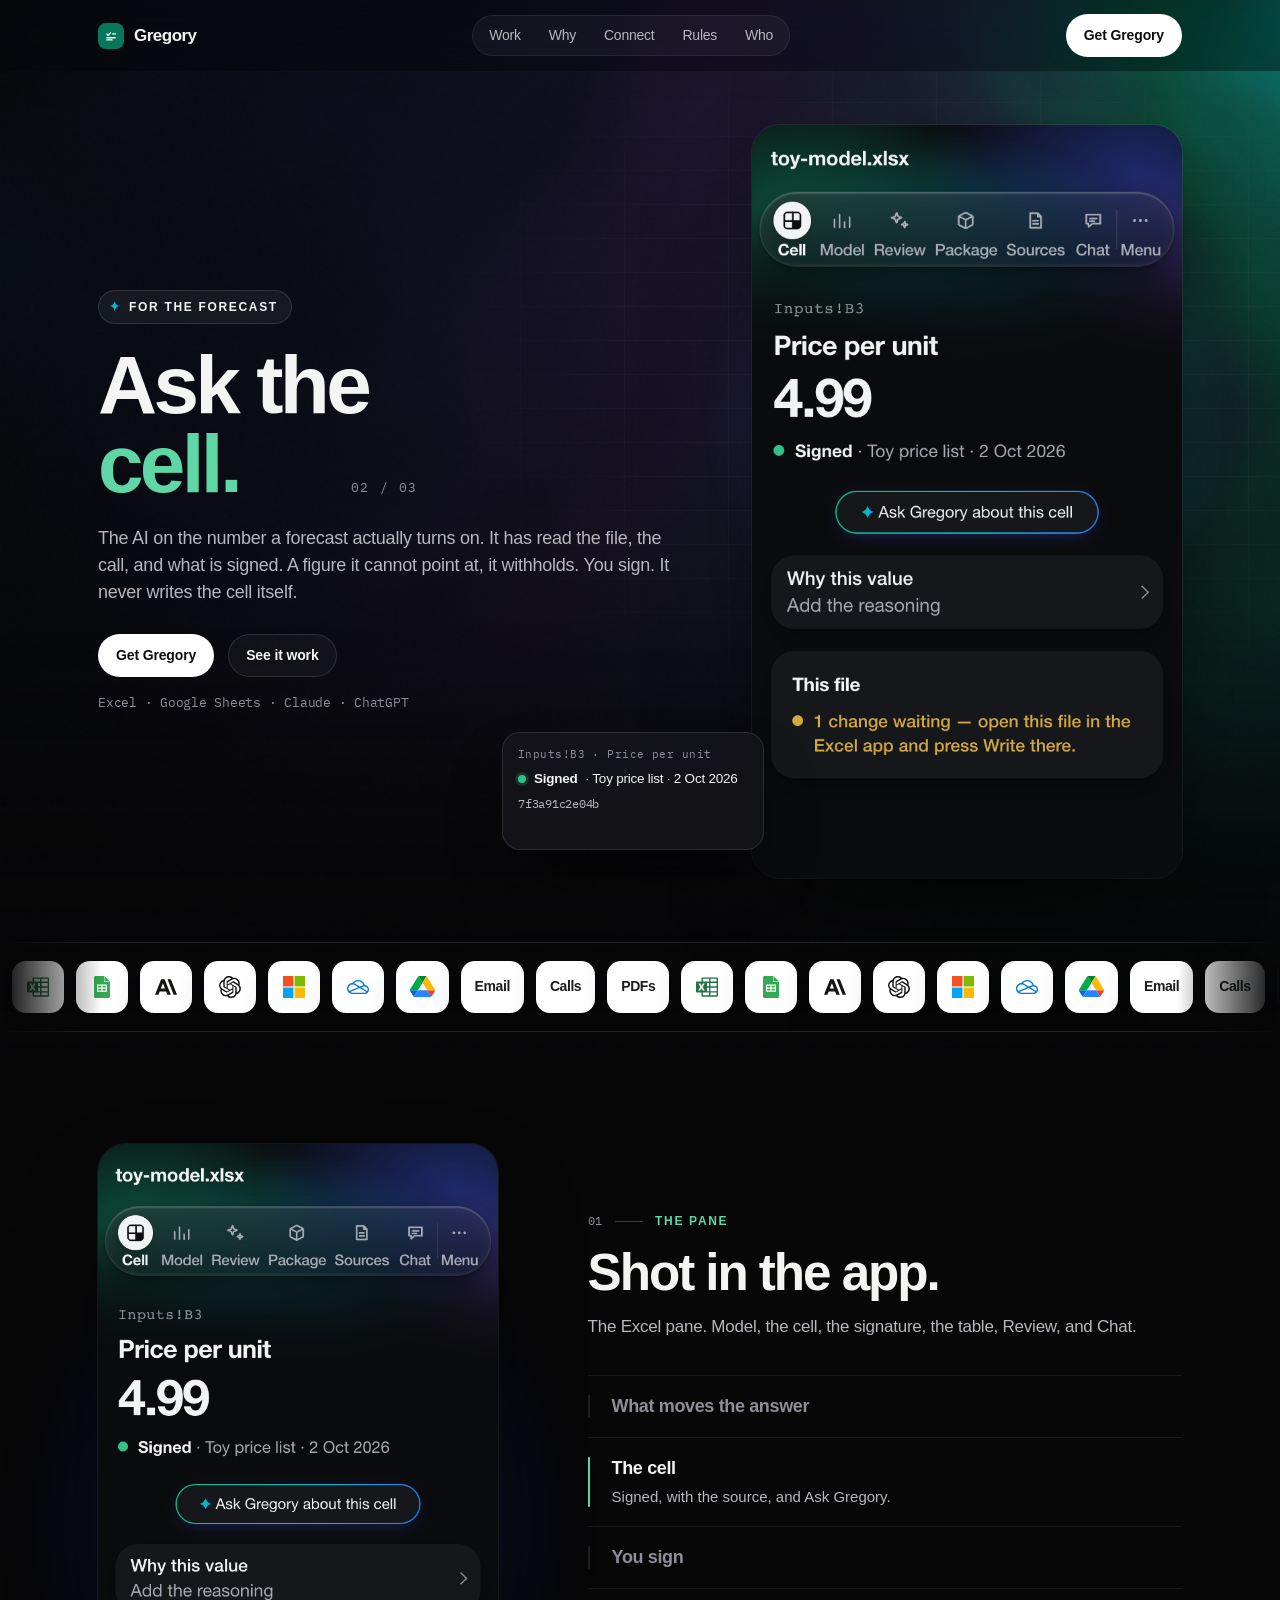
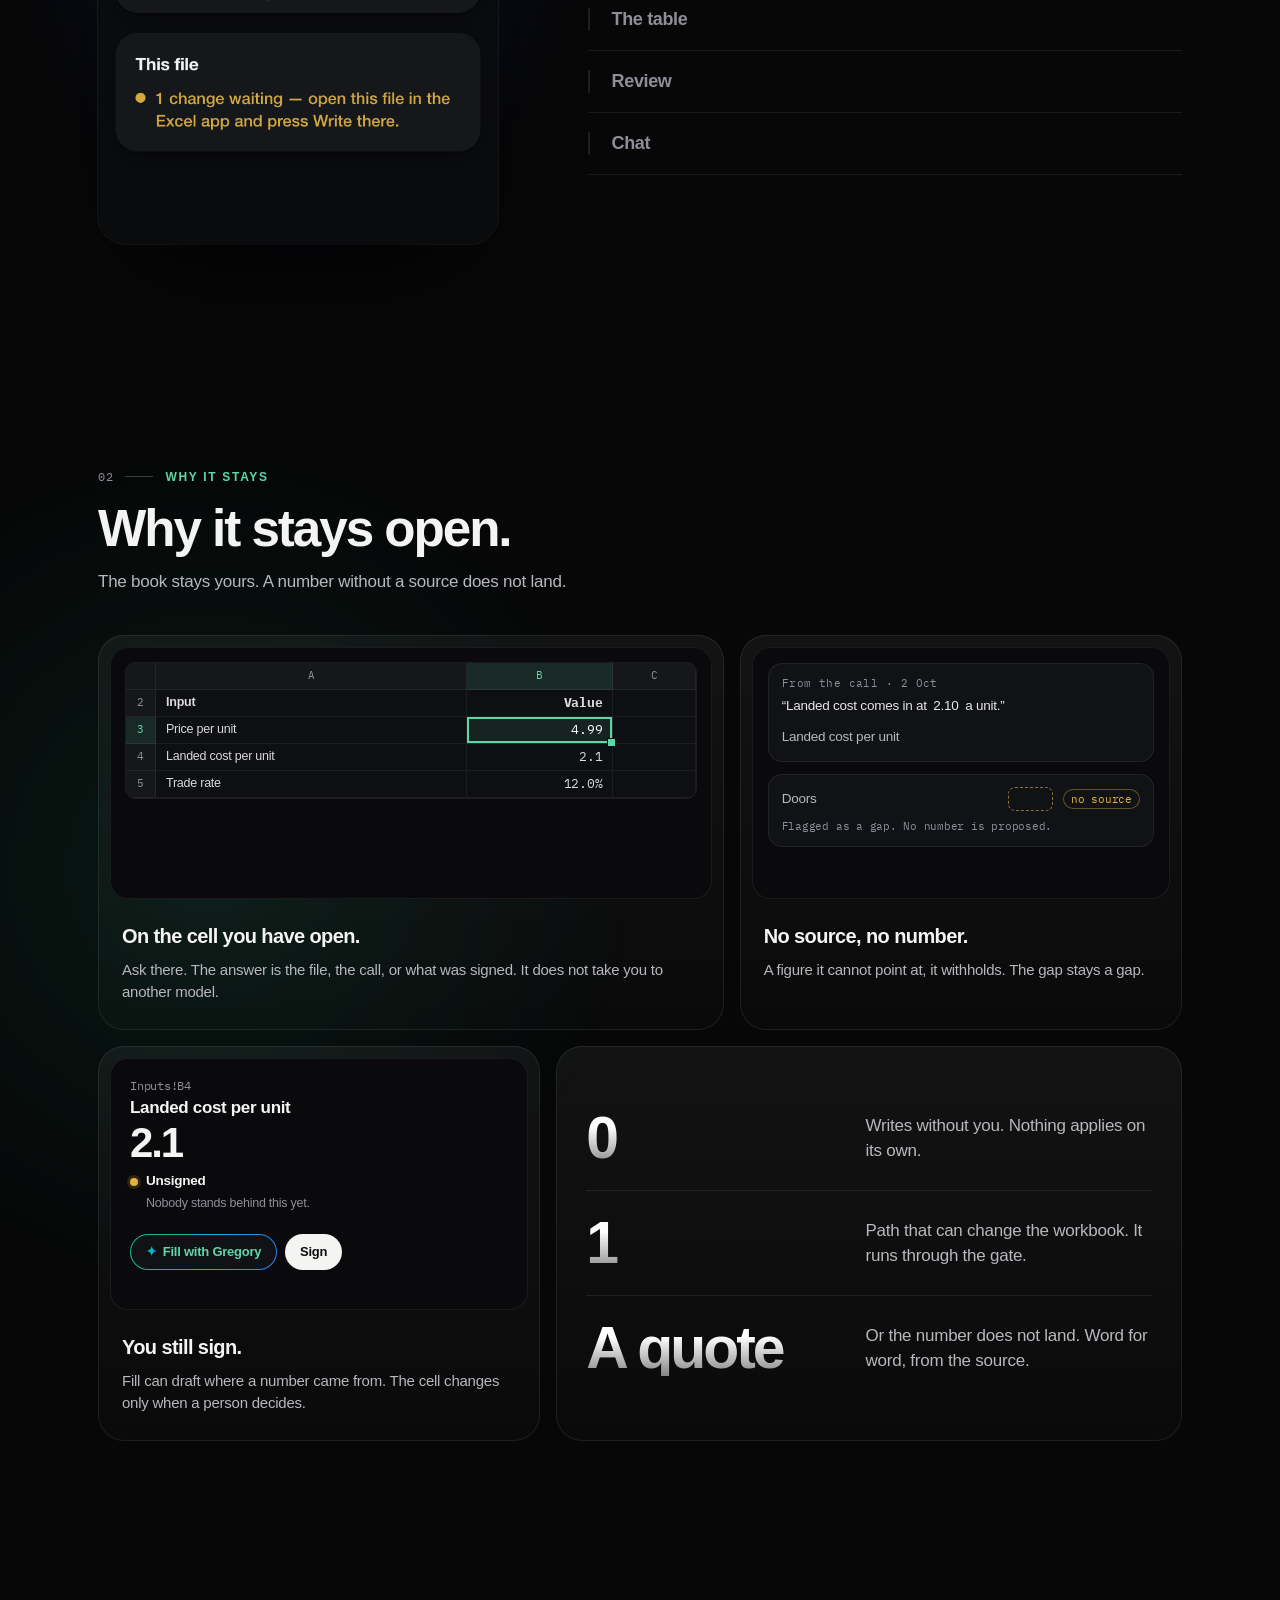
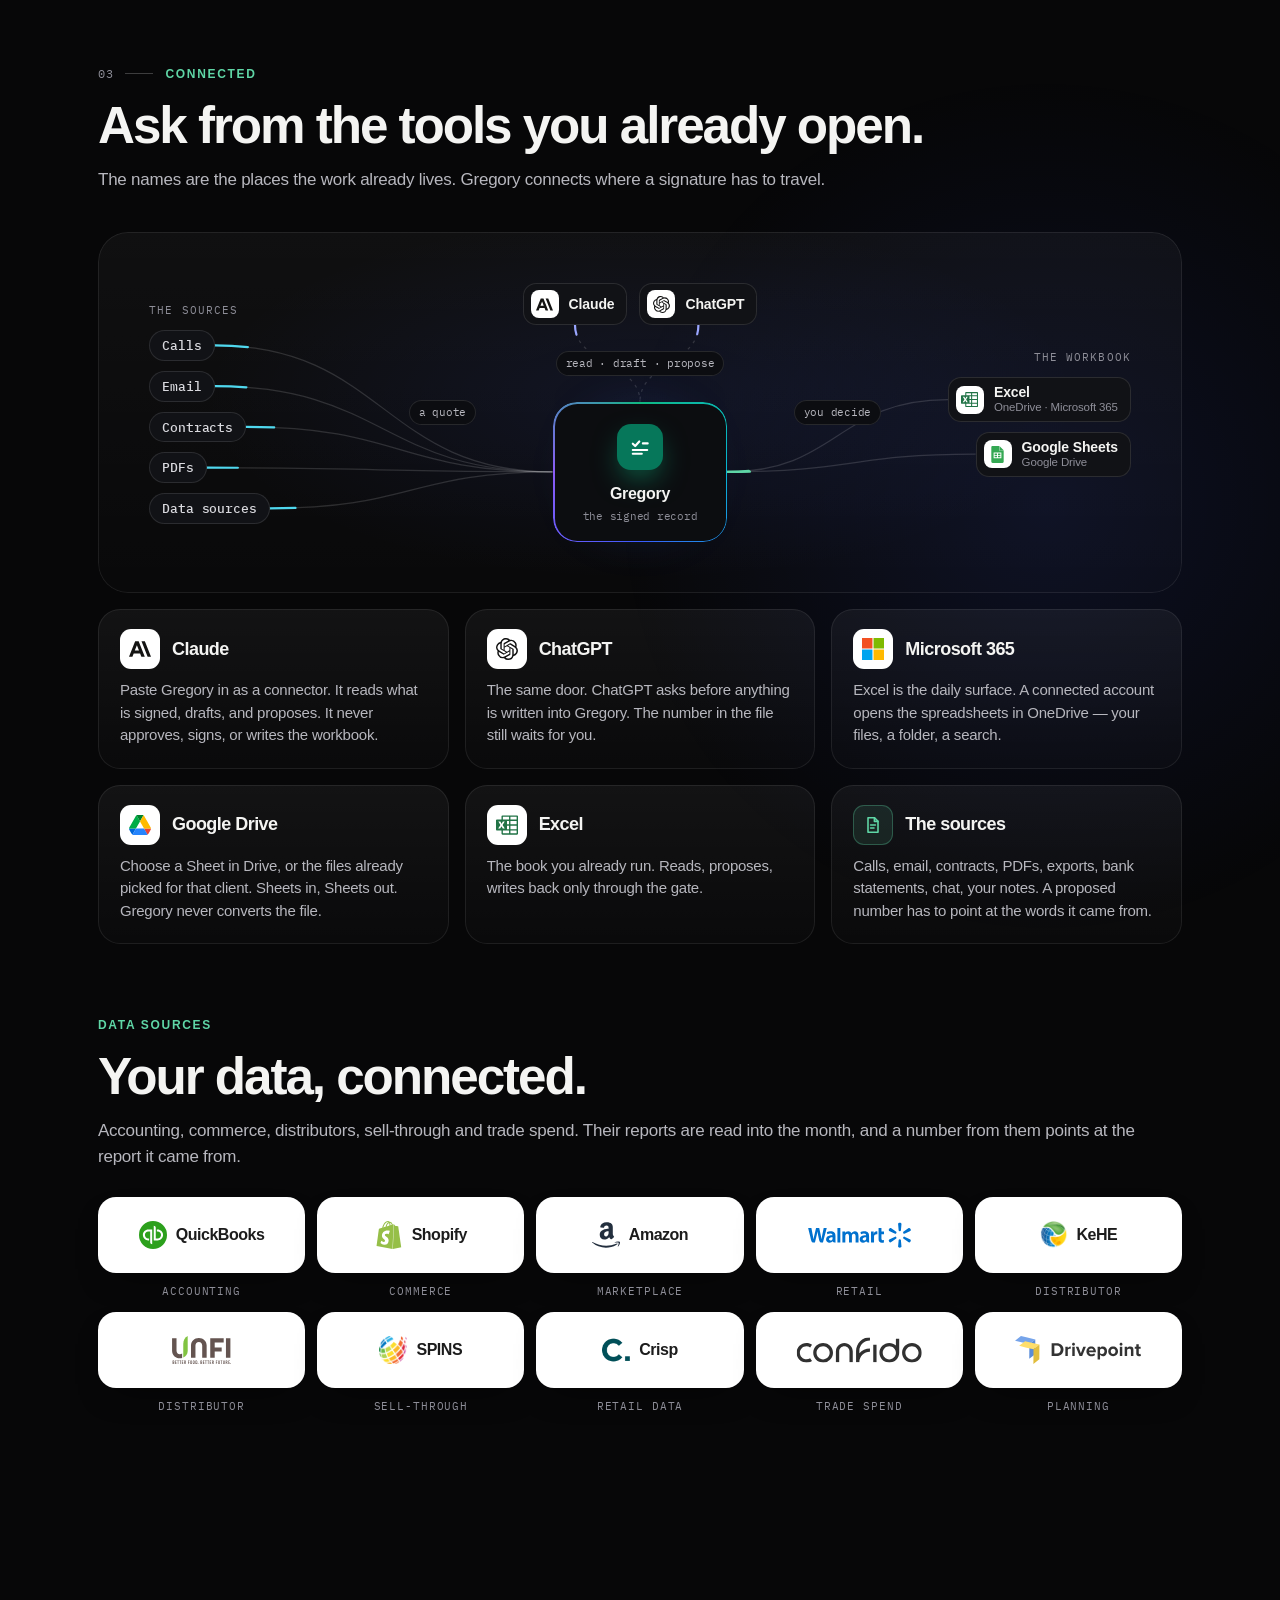
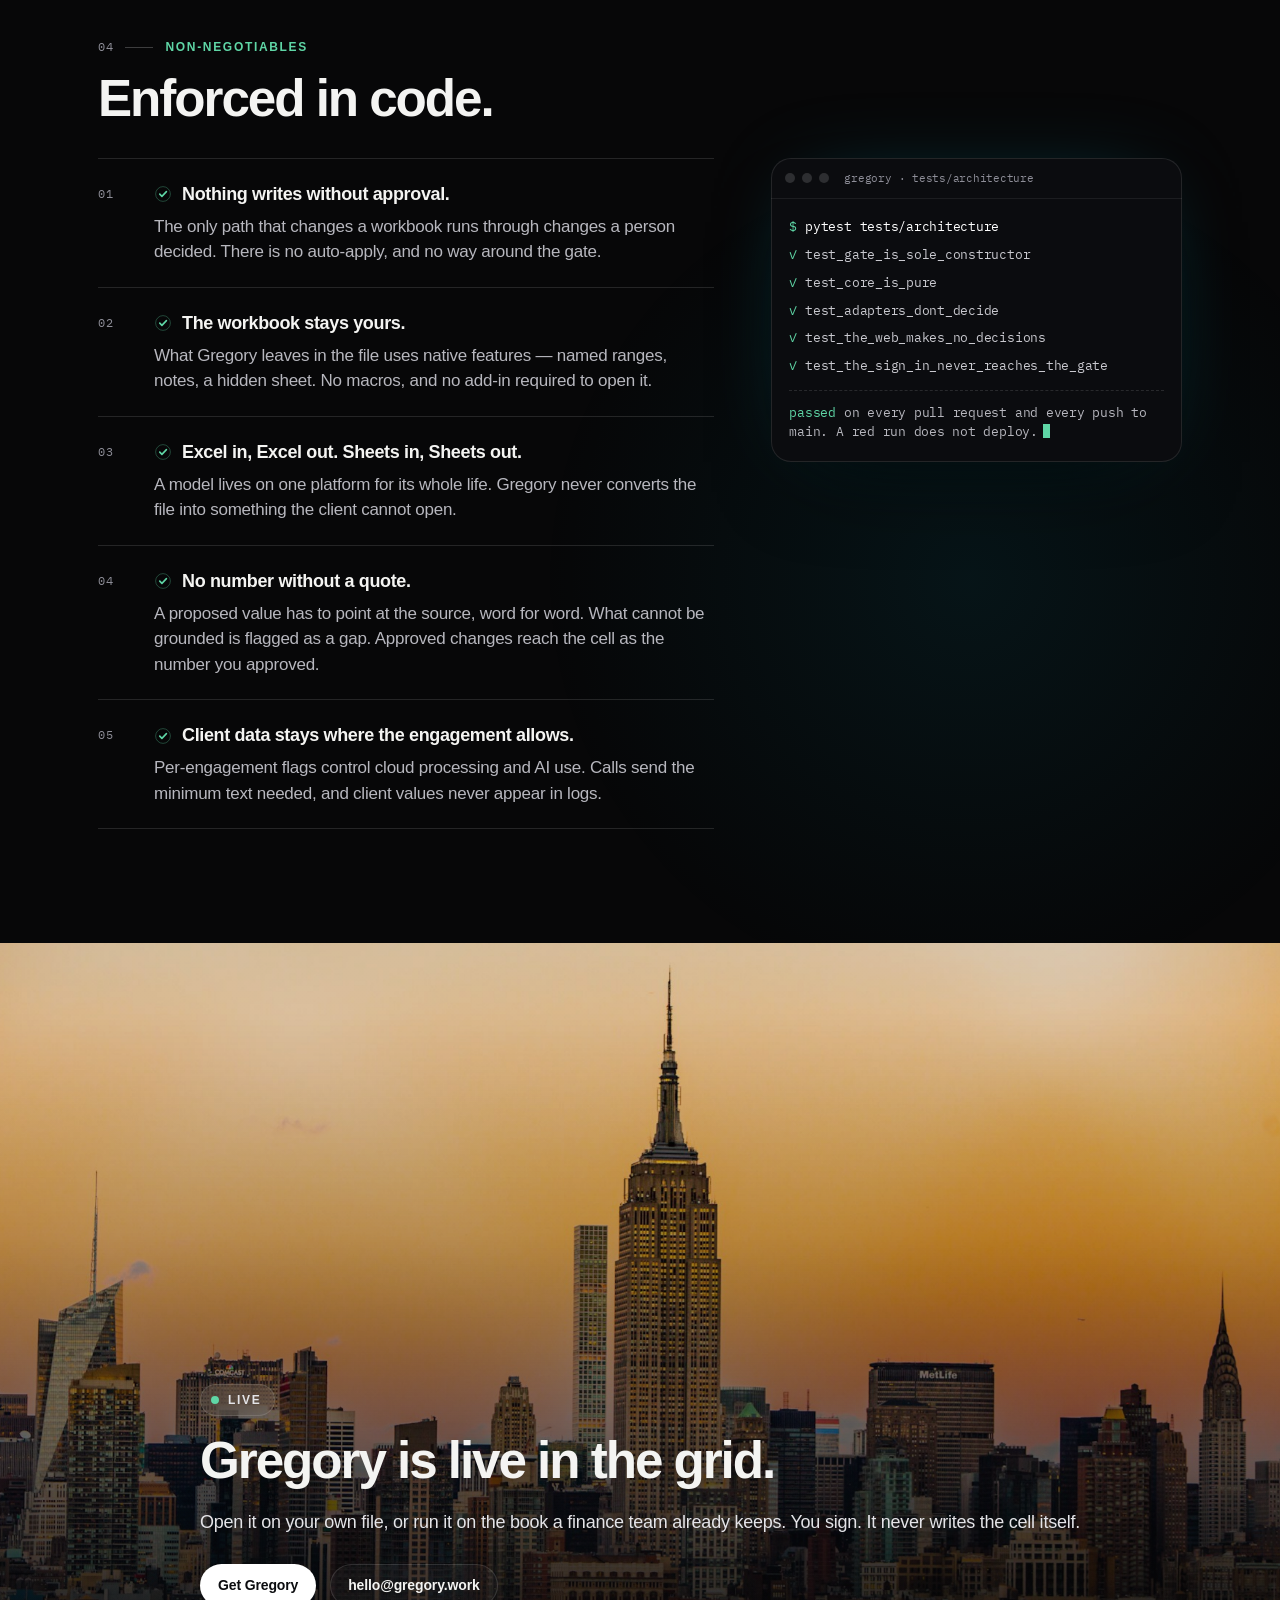
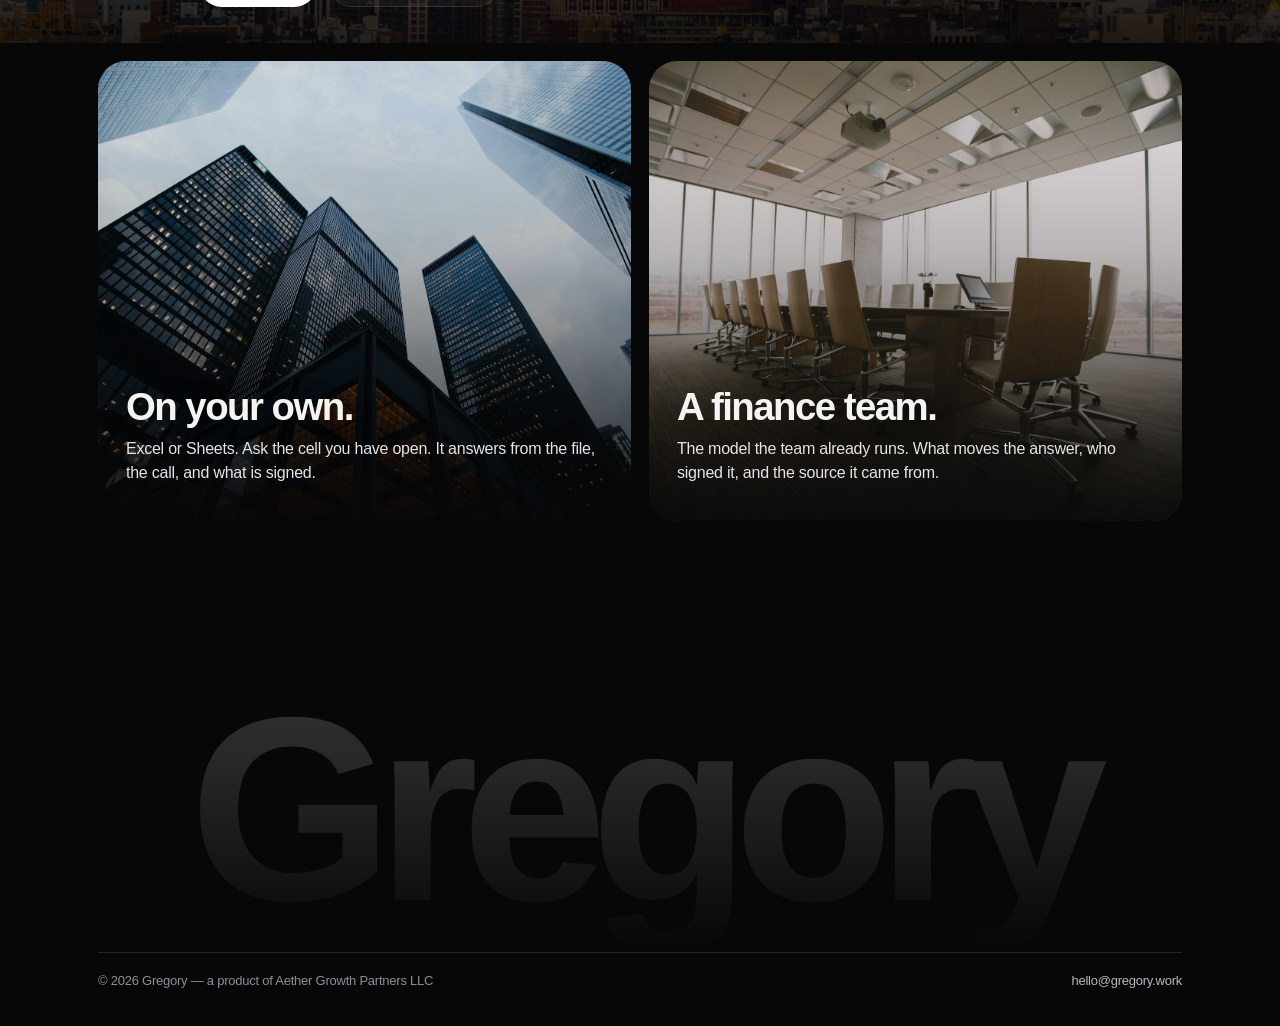
==== commit 6dba90f6: "Show the pane one screen at a time, and name the data sources as connected. - The carousel of six de" ====
--- a/index.html
+++ b/index.html
@@ -210,40 +210,35 @@
 .motion .reveal.in { animation: rise 1s var(--ease) both; animation-delay: calc(var(--d, 0) * 90ms); }
 @keyframes rise { from { opacity: 0; translate: 0 26px; } to { opacity: 1; translate: 0 0; } }
 
-.reel-head { display: flex; align-items: flex-end; justify-content: space-between; gap: 24px; }
-.reel-ctrl { display: flex; align-items: center; gap: 8px; flex: none; }
-.reel-ctrl button {
-  width: 40px; height: 40px; border-radius: 999px; border: 1px solid var(--line); display: grid; place-items: center;
-  background: rgba(255,255,255,.04); color: var(--ink); font-size: 18px; cursor: pointer;
-  transition: border-color .2s ease, background-color .2s ease, transform .2s var(--ease);
-}
-.reel-ctrl button:hover { border-color: rgba(95, 214, 166, 0.55); background: rgba(255,255,255,.08); }
-.reel-ctrl button:active { transform: scale(.94); }
-.reel-meter { display: grid; justify-items: center; gap: 7px; min-width: 5em; }
-.reel-count { font-family: var(--mono); font-size: 12px; letter-spacing: 0.12em; color: var(--faint); text-align: center; }
-.reel-bar { width: 48px; height: 2px; border-radius: 2px; background: rgba(255,255,255,.12); overflow: hidden; }
-.reel-bar span { display: block; height: 100%; background: var(--accent); transform-origin: 0 50%; transform: scaleX(0); }
-.reel-bar span.run { animation: fill var(--dwell, 3.4s) linear forwards; }
-@keyframes fill { to { transform: scaleX(1); } }
-.reel { margin: 28px calc(50% - 50vw) 0; }
-.reel-track {
-  display: flex; gap: 22px; overflow-x: auto; scroll-snap-type: x mandatory;
-  scrollbar-width: none; padding: 8px 6vw 36px;
-  -webkit-mask-image: linear-gradient(90deg, transparent, #000 6%, #000 94%, transparent);
-  mask-image: linear-gradient(90deg, transparent, #000 6%, #000 94%, transparent);
-}
-.reel-track::-webkit-scrollbar { display: none; }
-.reel-track figure { flex: 0 0 300px; scroll-snap-align: center; margin: 0; transition: opacity .6s ease, transform .8s var(--ease); }
-.motion .reel-track figure { opacity: .42; transform: scale(.955); }
-.motion .reel-track figure.on { opacity: 1; transform: none; }
-.reel-track img {
-  width: 100%; display: block; aspect-ratio: 320 / 560; object-fit: cover; object-position: top center;
-  border-radius: 28px; transition: box-shadow .8s ease;
-  box-shadow: 0 36px 80px -32px rgba(0,0,0,.9), 0 0 0 1px rgba(255,255,255,.08);
-}
-.reel-track figure.on img { box-shadow: 0 40px 90px -30px rgba(0,0,0,.95), 0 0 0 1px rgba(95,214,166,.32), 0 0 70px -24px rgba(16,185,129,.45); }
-.reel-track figcaption { margin-top: 14px; font-weight: 650; letter-spacing: -0.02em; }
-.reel-track figcaption span { display: block; margin-top: 2px; font-weight: 400; color: var(--muted); font-size: 14px; }
+/* The pane, one screen at a time: the shot on one side, the list saying which on the other. */
+.show { display: grid; grid-template-columns: minmax(280px, 400px) minmax(0, 1fr); gap: clamp(32px, 7vw, 104px); align-items: center; }
+.show-stage { position: relative; }
+.show-stage::before { content: ""; position: absolute; inset: 6% -20% -2%; z-index: -1; border-radius: 50%; pointer-events: none; background: radial-gradient(closest-side, rgba(16,185,129,.2), rgba(59,91,255,.1) 55%, transparent); filter: blur(24px); }
+.show-shots { position: relative; aspect-ratio: 320 / 560; border-radius: 28px; overflow: hidden; background: #0b0b0e; box-shadow: 0 44px 110px -40px rgba(0,0,0,.95), 0 0 0 1px rgba(255,255,255,.08); }
+.show-shots img { position: absolute; inset: 0; width: 100%; height: 100%; object-fit: cover; object-position: top center; opacity: 0; transition: opacity .7s ease, transform 1s var(--ease), filter .7s ease; }
+.show-shots img.on { opacity: 1; }
+.motion .show-shots img { transform: translateY(16px) scale(.985); filter: blur(6px); }
+.motion .show-shots img.on { transform: none; filter: none; }
+.show-cap { display: none; }
+.show-list { position: relative; margin-top: 36px; border-top: 1px solid var(--hair); }
+.show-list [role=tab] {
+  position: relative; display: grid; width: 100%; padding: 17px 0 17px 24px; border: 0; border-bottom: 1px solid var(--hair);
+  background: none; color: var(--faint); font: inherit; text-align: left; cursor: pointer; transition: color .3s ease;
+}
+.show-list [role=tab]:hover { color: var(--muted); }
+.show-list [role=tab].on { color: var(--ink); }
+.show-list [role=tab]::before { content: ""; position: absolute; left: 0; top: 19px; bottom: 19px; width: 2px; border-radius: 2px; background: rgba(255,255,255,.1); }
+.show-t { font-size: 18px; font-weight: 650; letter-spacing: -0.02em; }
+.show-d { display: grid; grid-template-rows: 0fr; transition: grid-template-rows .55s var(--ease); }
+.show-d > span { overflow: hidden; color: var(--muted); font-size: 15px; }
+.show-d > span::before { content: ""; display: block; height: 4px; }
+.show-list [role=tab].on .show-d { grid-template-rows: 1fr; }
+.show-bar { position: absolute; left: 0; top: 19px; bottom: 19px; width: 2px; border-radius: 2px; background: var(--accent); transform-origin: 50% 0; transform: scaleY(0); }
+.show-list [role=tab].on .show-bar { transform: none; }
+.motion .show-list:not(.held) [role=tab].on .show-bar { animation: dwell 5s linear both; }
+.motion .show:hover .show-bar { animation-play-state: paused; }
+@keyframes dwell { from { transform: scaleY(0); } }
+@keyframes dwellx { from { transform: scaleX(0); } }
 
 /* Bento: each tile shows the rule it states, in the pane's own furniture. */
 .bento { margin-top: 40px; display: grid; grid-template-columns: repeat(12, minmax(0, 1fr)); gap: 16px; }
@@ -411,16 +406,17 @@
 .connects .logo.glyph { background: rgba(95,214,166,.1); box-shadow: inset 0 0 0 1px rgba(95,214,166,.3); color: var(--accent); }
 .connects h3 { font-size: 18px; font-weight: 650; letter-spacing: -0.03em; }
 .connects p { color: var(--muted); font-size: 15px; }
-.later { margin-top: 72px; }
-.logo-row { margin-top: 28px; display: flex; flex-wrap: wrap; gap: 12px; align-items: center; }
-.logo-row span {
-  height: 64px; padding: 0 18px; border-radius: 16px; background: #fff;
-  display: inline-flex; align-items: center; justify-content: center;
-  transition: transform .45s var(--ease);
-}
-.logo-row img { height: 26px; width: auto; max-width: 132px; object-fit: contain; display: block; filter: grayscale(1); opacity: .5; transition: filter .45s ease, opacity .45s ease; }
-.logo-row span:hover { transform: translateY(-2px); }
-.logo-row span:hover img { filter: none; opacity: 1; }
+.data { margin-top: 72px; }
+.data-grid { margin-top: 28px; list-style: none; display: grid; grid-template-columns: repeat(5, minmax(0, 1fr)); gap: 12px; }
+.data-grid li { display: grid; gap: 10px; justify-items: center; }
+.data-logo {
+  width: 100%; height: 76px; border-radius: 18px; background: #fff; display: flex; align-items: center; justify-content: center; gap: 9px; padding: 0 16px;
+  box-shadow: 0 14px 34px -18px rgba(0,0,0,.8); transition: transform .45s var(--ease), box-shadow .45s ease;
+}
+.data-logo img { height: 28px; width: auto; max-width: 100%; min-width: 0; object-fit: contain; display: block; }
+.data-logo b { color: #1c1c1c; font-size: 16px; font-weight: 650; letter-spacing: -0.03em; white-space: nowrap; }
+.data-grid li:hover .data-logo { transform: translateY(-3px); box-shadow: 0 22px 40px -18px rgba(0,0,0,.9), 0 0 0 1px rgba(95,214,166,.5); }
+.data-k { font-family: var(--mono); font-size: 11px; letter-spacing: 0.08em; text-transform: uppercase; color: var(--faint); }
 
 .rules-wrap { margin-top: 32px; display: grid; grid-template-columns: minmax(0, 1.2fr) minmax(300px, .8fr); gap: clamp(24px, 4.5vw, 64px); align-items: start; }
 .rule { padding: 22px 0; border-top: 1px solid var(--line); display: grid; grid-template-columns: 46px minmax(0, 1fr); column-gap: 10px; row-gap: 6px; }
@@ -494,13 +490,26 @@
 }
 @media (max-width: 1100px) {
   .node.book small { display: none; }
+  .data-grid { grid-template-columns: repeat(4, minmax(0, 1fr)); }
 }
 @media (max-width: 900px) {
   .links { display: none; }
   .hero, .connects, .rules-wrap, .scene-pair { grid-template-columns: 1fr; }
   .w7, .w5 { grid-column: 1 / -1; }
-  .reel-track figure { flex-basis: 78vw; }
-  .reel-head { flex-direction: column; align-items: flex-start; }
+  .show { grid-template-columns: minmax(0, 1fr); gap: 28px; }
+  .show-copy { order: -1; }
+  .show-stage { width: min(100%, 360px); margin: 0 auto; }
+  .show-cap { display: block; margin-top: 18px; text-align: center; color: var(--muted); font-size: 15px; }
+  .show-list { display: flex; gap: 8px; overflow-x: auto; scrollbar-width: none; margin-top: 24px; padding: 2px; border: 0; }
+  .show-list::-webkit-scrollbar { display: none; }
+  .show-list [role=tab] { flex: none; width: auto; padding: 9px 15px 11px; border: 0; border-radius: 999px; background: rgba(255,255,255,.04); box-shadow: inset 0 0 0 1px var(--hair); }
+  .show-list [role=tab].on { background: rgba(255,255,255,.1); }
+  .show-list [role=tab]::before, .show-d { display: none; }
+  .show-t { font-size: 14px; }
+  .show-bar { top: auto; bottom: 4px; left: 15px; right: 15px; width: auto; height: 2px; transform-origin: 0 50%; }
+  .motion .show-list:not(.held) [role=tab].on .show-bar { animation-name: dwellx; }
+  .data-grid { grid-template-columns: repeat(2, minmax(0, 1fr)); }
+  .data-logo { height: 64px; }
   .hero { min-height: 0; }
   .stage { max-width: 420px; }
   .chips { position: relative; left: auto; bottom: auto; margin: -18px 0 0 14px; }
@@ -609,49 +618,30 @@
     </div>
   </div>
   <section id="work">
-    <div class="wrap">
-      <div class="reel-head">
-        <div>
-          <p class="kicker reveal"><span class="ix">01</span>The pane</p>
-          <h2 class="reveal" style="--d:1">Shot in the app.</h2>
-        </div>
-        <div class="reel-ctrl reveal" style="--d:2">
-          <button type="button" id="reel-prev" aria-label="Previous screen">‹</button>
-          <div class="reel-meter">
-            <span class="reel-count" id="reel-count">01 / 06</span>
-            <span class="reel-bar" aria-hidden="true"><span id="reel-bar"></span></span>
-          </div>
-          <button type="button" id="reel-next" aria-label="Next screen">›</button>
-        </div>
+    <div class="wrap show">
+      <div class="show-stage reveal" style="--d:2">
+        <div class="show-shots" id="show-shots" role="tabpanel" aria-label="The Excel pane">
+          <img class="on" src="media/model.png" alt="What moves the answer, with the drivers under Cash.">
+          <img src="media/cell.png" alt="A signed cell, price per unit, with its source.">
+          <img src="media/sign.png" alt="An unsigned cell, with Fill with Gregory and Sign.">
+          <img src="media/table.png" alt="A sensitivity table: opening cash against price per unit, Cash at every point.">
+          <img src="media/review.png" alt="Review: one note from Gregory, and what is worth checking.">
+          <img src="media/chat.png" alt="Chat about a finding: a question, Gregory's answer, the cell unchanged.">
+        </div>
+        <p class="show-cap" id="show-cap" aria-hidden="true">The inputs that move Cash, and how far.</p>
       </div>
-      <p class="intro reveal" style="--d:2">The Excel pane. Model, the cell, the signature, the table, Review, and Chat.</p>
-      <div class="reel reveal" style="--d:3">
-      <div class="reel-track" id="reel">
-        <figure class="on">
-          <img src="media/model.png" alt="What moves the answer, with the drivers under Cash.">
-          <figcaption>What moves the answer<span>The inputs that move Cash, and how far.</span></figcaption>
-        </figure>
-        <figure>
-          <img src="media/cell.png" alt="A signed cell, price per unit, with its source.">
-          <figcaption>The cell<span>Signed, with the source, and Ask Gregory.</span></figcaption>
-        </figure>
-        <figure>
-          <img src="media/sign.png" alt="An unsigned cell, with Fill with Gregory and Sign.">
-          <figcaption>You sign<span>Fill with Gregory drafts the source. You still sign.</span></figcaption>
-        </figure>
-        <figure>
-          <img src="media/table.png" alt="A sensitivity table: opening cash against price per unit, Cash at every point.">
-          <figcaption>The table<span>Opening cash against price. Cash at every point.</span></figcaption>
-        </figure>
-        <figure>
-          <img src="media/review.png" alt="Review: one note from Gregory, and what is worth checking.">
-          <figcaption>Review<span>One note open. What is worth checking.</span></figcaption>
-        </figure>
-        <figure>
-          <img src="media/chat.png" alt="Chat about a finding: a question, Gregory's answer, the cell unchanged.">
-          <figcaption>Chat<span>Ask about the finding. The cell is not changed.</span></figcaption>
-        </figure>
-      </div>
+      <div class="show-copy">
+        <p class="kicker reveal"><span class="ix">01</span>The pane</p>
+        <h2 class="reveal" style="--d:1">Shot in the app.</h2>
+        <p class="intro reveal" style="--d:2">The Excel pane. Model, the cell, the signature, the table, Review, and Chat.</p>
+        <div class="show-list reveal demo" style="--d:3" id="show-list" role="tablist" aria-label="Screens in the pane">
+          <button type="button" role="tab" aria-selected="true" class="on" aria-controls="show-shots"><span class="show-t">What moves the answer</span><span class="show-d"><span>The inputs that move Cash, and how far.</span></span><span class="show-bar" aria-hidden="true"></span></button>
+          <button type="button" role="tab" aria-selected="false" tabindex="-1" aria-controls="show-shots"><span class="show-t">The cell</span><span class="show-d"><span>Signed, with the source, and Ask Gregory.</span></span><span class="show-bar" aria-hidden="true"></span></button>
+          <button type="button" role="tab" aria-selected="false" tabindex="-1" aria-controls="show-shots"><span class="show-t">You sign</span><span class="show-d"><span>Fill with Gregory drafts the source. You still sign.</span></span><span class="show-bar" aria-hidden="true"></span></button>
+          <button type="button" role="tab" aria-selected="false" tabindex="-1" aria-controls="show-shots"><span class="show-t">The table</span><span class="show-d"><span>Opening cash against price. Cash at every point.</span></span><span class="show-bar" aria-hidden="true"></span></button>
+          <button type="button" role="tab" aria-selected="false" tabindex="-1" aria-controls="show-shots"><span class="show-t">Review</span><span class="show-d"><span>One note open. What is worth checking.</span></span><span class="show-bar" aria-hidden="true"></span></button>
+          <button type="button" role="tab" aria-selected="false" tabindex="-1" aria-controls="show-shots"><span class="show-t">Chat</span><span class="show-d"><span>Ask about the finding. The cell is not changed.</span></span><span class="show-bar" aria-hidden="true"></span></button>
+        </div>
       </div>
     </div>
   </section>
@@ -729,7 +719,7 @@
           <span class="node src" data-node="src">Email</span>
           <span class="node src" data-node="src">Contracts</span>
           <span class="node src" data-node="src">PDFs</span>
-          <span class="node src" data-node="src">Exports</span>
+          <span class="node src" data-node="src">Data sources</span>
         </div>
         <span class="flow-tag tag-in">a quote</span>
         <div class="flow-mid">
@@ -775,22 +765,22 @@
           <p>Calls, email, contracts, PDFs, exports, bank statements, chat, your notes. A proposed number has to point at the words it came from.</p>
         </article>
       </div>
-      <div class="later">
-        <p class="kicker reveal">Later</p>
-        <h2 class="reveal" style="--d:1">Named. Not connected.</h2>
-        <p class="intro reveal" style="--d:2">A weekly export can already be read into the month. A live feed from the system that produced it is not built.</p>
-        <div class="logo-row reveal" style="--d:3">
-          <span><img src="media/logos/quickbooks.svg" alt="QuickBooks"></span>
-          <span><img src="media/logos/confido-on-light.svg" alt="Confido"></span>
-          <span><img src="media/logos/drivepoint.svg" alt="Drivepoint"></span>
-          <span><img src="media/logos/kehe.png" alt="KeHE"></span>
-          <span><img src="media/logos/unfi.svg" alt="UNFI"></span>
-          <span><img src="media/logos/spins.png" alt="SPINS"></span>
-          <span><img src="media/logos/crisp.png" alt="Crisp"></span>
-          <span><img src="media/logos/walmart.svg" alt="Walmart"></span>
-          <span><img src="media/logos/shopify.svg" alt="Shopify"></span>
-          <span><img src="media/logos/amazon.svg" alt="Amazon"></span>
-        </div>
+      <div class="data">
+        <p class="kicker reveal">Data sources</p>
+        <h2 class="reveal" style="--d:1">Your data, connected.</h2>
+        <p class="intro reveal" style="--d:2">Accounting, commerce, distributors, sell-through and trade spend. Their reports are read into the month, and a number from them points at the report it came from.</p>
+        <ul class="data-grid reveal" style="--d:3">
+          <li><span class="data-logo"><img src="media/logos/quickbooks.svg" alt=""><b>QuickBooks</b></span><span class="data-k">Accounting</span></li>
+          <li><span class="data-logo"><img src="media/logos/shopify.svg" alt=""><b>Shopify</b></span><span class="data-k">Commerce</span></li>
+          <li><span class="data-logo"><img src="media/logos/amazon.svg" alt=""><b>Amazon</b></span><span class="data-k">Marketplace</span></li>
+          <li><span class="data-logo"><img src="media/logos/walmart.svg" alt="Walmart"></span><span class="data-k">Retail</span></li>
+          <li><span class="data-logo"><img src="media/logos/kehe.png" alt=""><b>KeHE</b></span><span class="data-k">Distributor</span></li>
+          <li><span class="data-logo"><img src="media/logos/unfi.svg" alt="UNFI"></span><span class="data-k">Distributor</span></li>
+          <li><span class="data-logo"><img src="media/logos/spins.png" alt=""><b>SPINS</b></span><span class="data-k">Sell-through</span></li>
+          <li><span class="data-logo"><img src="media/logos/crisp.png" alt=""><b>Crisp</b></span><span class="data-k">Retail data</span></li>
+          <li><span class="data-logo"><img src="media/logos/confido-on-light.svg" alt="Confido"></span><span class="data-k">Trade spend</span></li>
+          <li><span class="data-logo"><img src="media/logos/drivepoint.svg" alt="Drivepoint"></span><span class="data-k">Planning</span></li>
+        </ul>
       </div>
     </div>
   </section>
@@ -1083,58 +1073,43 @@
     fill();
   });
 
-  // The pane shots: one in focus, a meter for how long it stays, and the count follows a swipe.
+  // The pane's screens: one in view, the list says which, and each holds until its line fills.
   run(function () {
-    var track = document.getElementById("reel");
-    if (!track) return;
-    var figs = Array.prototype.slice.call(track.querySelectorAll("figure"));
-    var count = document.getElementById("reel-count");
-    var bar = document.getElementById("reel-bar");
-    var DWELL = 3400;
-    var i = 0, timer = 0, settle = 0, hold = 0, lock = 0, seen = false, hover = false;
-    function mark(n) {
-      i = n;
-      figs.forEach(function (f, k) { f.classList.toggle("on", k === n); });
-      count.textContent = pad(n + 1) + " / " + pad(figs.length);
-    }
-    function go(n) {
-      n = (n + figs.length) % figs.length;
-      var fig = figs[n];
-      lock = Date.now() + 900;
-      track.scrollTo({ left: fig.offsetLeft - (track.clientWidth - fig.offsetWidth) / 2, behavior: reduced ? "auto" : "smooth" });
-      mark(n);
-    }
-    function arm() {
-      clearTimeout(timer);
-      bar.classList.remove("run");
-      if (reduced || !seen || hover) return;
-      var wait = hold - Date.now();
-      if (wait > 0) { timer = setTimeout(arm, wait); return; }
-      void bar.offsetWidth;
-      bar.style.setProperty("--dwell", DWELL + "ms");
-      bar.classList.add("run");
-      timer = setTimeout(function () { go(i + 1); arm(); }, DWELL);
-    }
-    function pause(ms) { hold = Date.now() + ms; arm(); }
-    document.getElementById("reel-next").addEventListener("click", function () { go(i + 1); pause(6000); });
-    document.getElementById("reel-prev").addEventListener("click", function () { go(i - 1); pause(6000); });
-    track.addEventListener("pointerdown", function () { pause(8000); });
-    track.addEventListener("pointerenter", function () { hover = true; arm(); });
-    track.addEventListener("pointerleave", function () { hover = false; arm(); });
-    track.addEventListener("scroll", function () {
-      clearTimeout(settle);
-      settle = setTimeout(function () {
-        if (Date.now() < lock) return;
-        var mid = track.scrollLeft + track.clientWidth / 2, best = i, gap = Infinity;
-        figs.forEach(function (f, k) {
-          var d = Math.abs(f.offsetLeft + f.offsetWidth / 2 - mid);
-          if (d < gap) { gap = d; best = k; }
-        });
-        if (best !== i) { mark(best); pause(8000); }
-      }, 140);
-    }, { passive: true });
-    if (hasIO) new IntersectionObserver(function (e) { seen = e[0].isIntersecting; arm(); }, { threshold: 0.35 }).observe(track);
-    mark(0);
+    var list = document.getElementById("show-list");
+    if (!list) return;
+    var tabs = Array.prototype.slice.call(list.querySelectorAll("[role=tab]"));
+    var shots = document.querySelectorAll("#show-shots img");
+    var cap = document.getElementById("show-cap");
+    var i = 0;
+    function pick(n, chosen) {
+      i = (n + tabs.length) % tabs.length;
+      tabs.forEach(function (t, k) {
+        var on = k === i;
+        t.classList.toggle("on", on);
+        t.setAttribute("aria-selected", on ? "true" : "false");
+        t.tabIndex = on ? 0 : -1;
+      });
+      shots.forEach(function (img, k) { img.classList.toggle("on", k === i); });
+      cap.textContent = tabs[i].querySelector(".show-d").textContent;
+      if (list.scrollWidth > list.clientWidth) {
+        var t = tabs[i];
+        list.scrollTo({ left: t.offsetLeft - (list.clientWidth - t.offsetWidth) / 2, behavior: reduced ? "auto" : "smooth" });
+      }
+      if (chosen) list.classList.add("held");
+    }
+    tabs.forEach(function (t, k) {
+      t.addEventListener("click", function () { pick(k, true); });
+      t.querySelector(".show-bar").addEventListener("animationend", function () {
+        if (k === i && !list.classList.contains("held")) pick(i + 1);
+      });
+    });
+    list.addEventListener("keydown", function (e) {
+      var step = { ArrowDown: 1, ArrowRight: 1, ArrowUp: -1, ArrowLeft: -1 }[e.key];
+      if (!step) return;
+      e.preventDefault();
+      pick(i + step, true);
+      tabs[i].focus();
+    });
   });
 
   // The flow's paths, drawn between the nodes wherever the layout puts them.
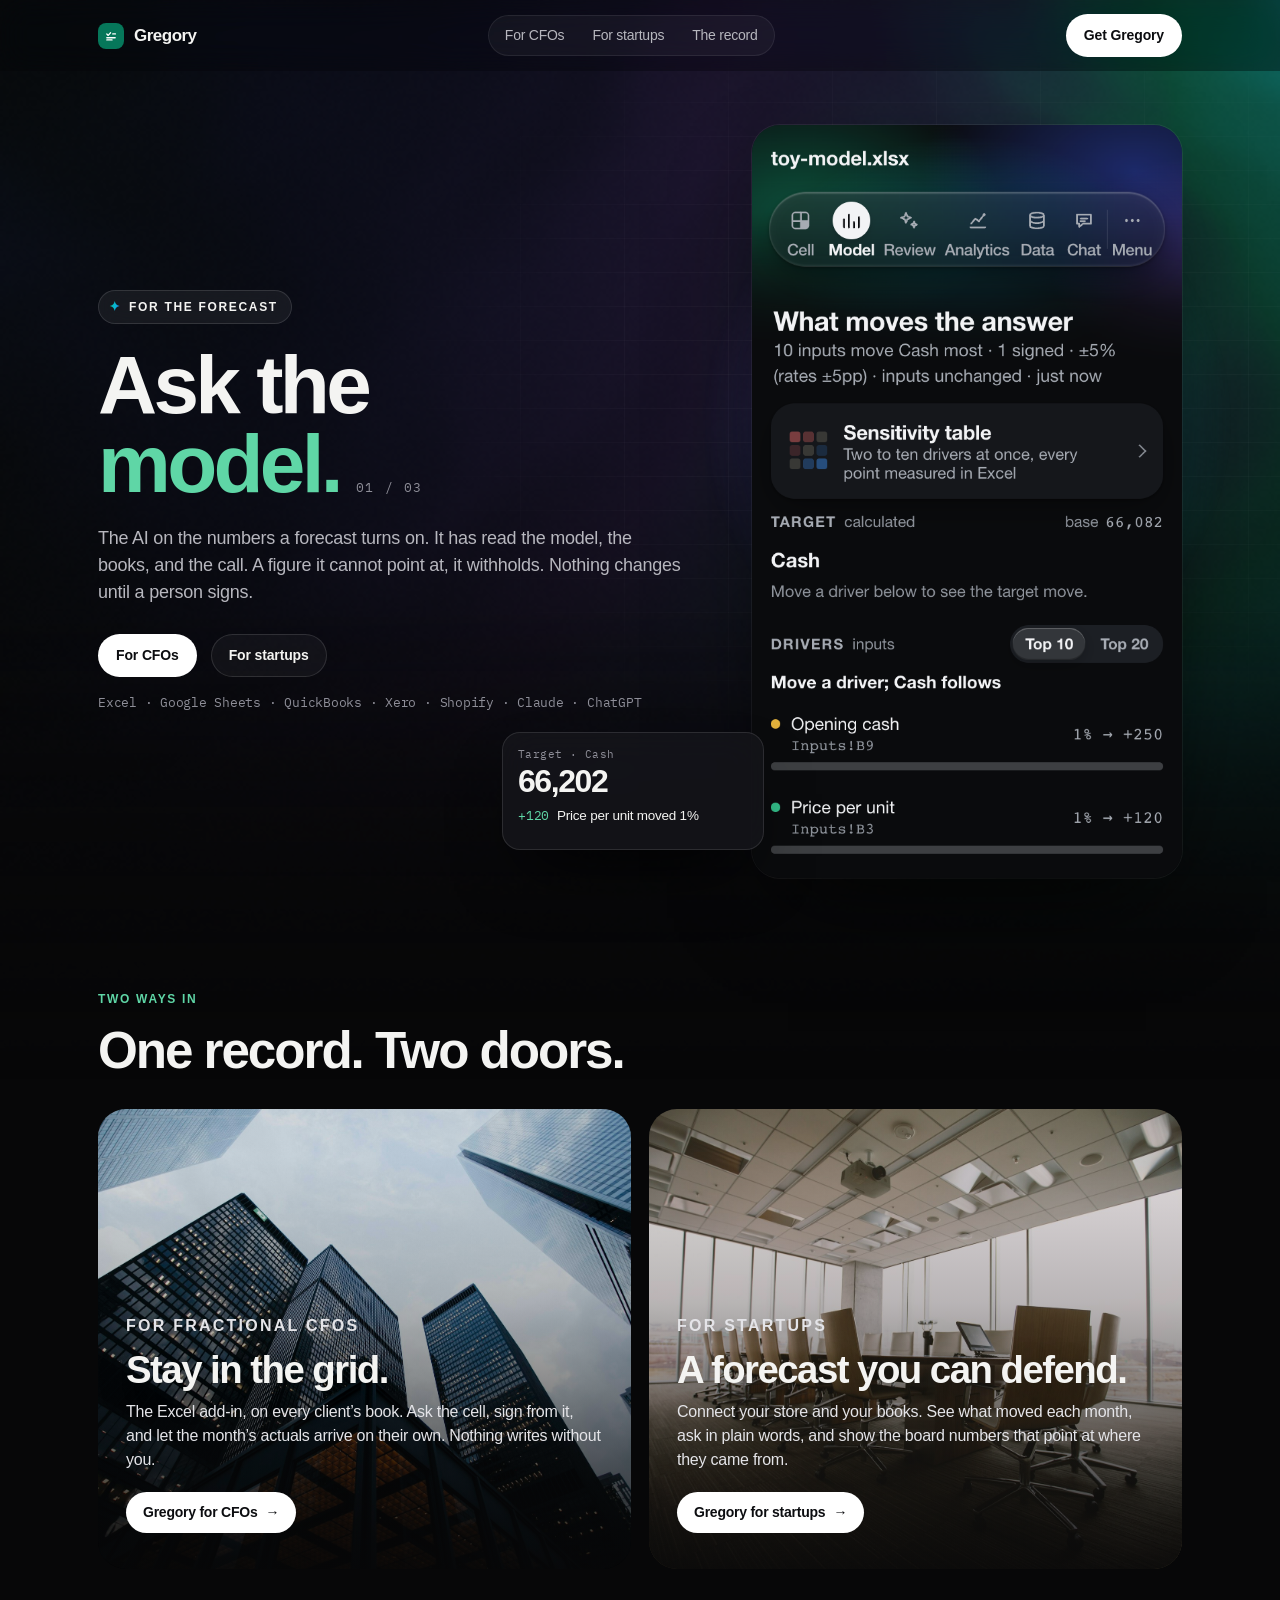
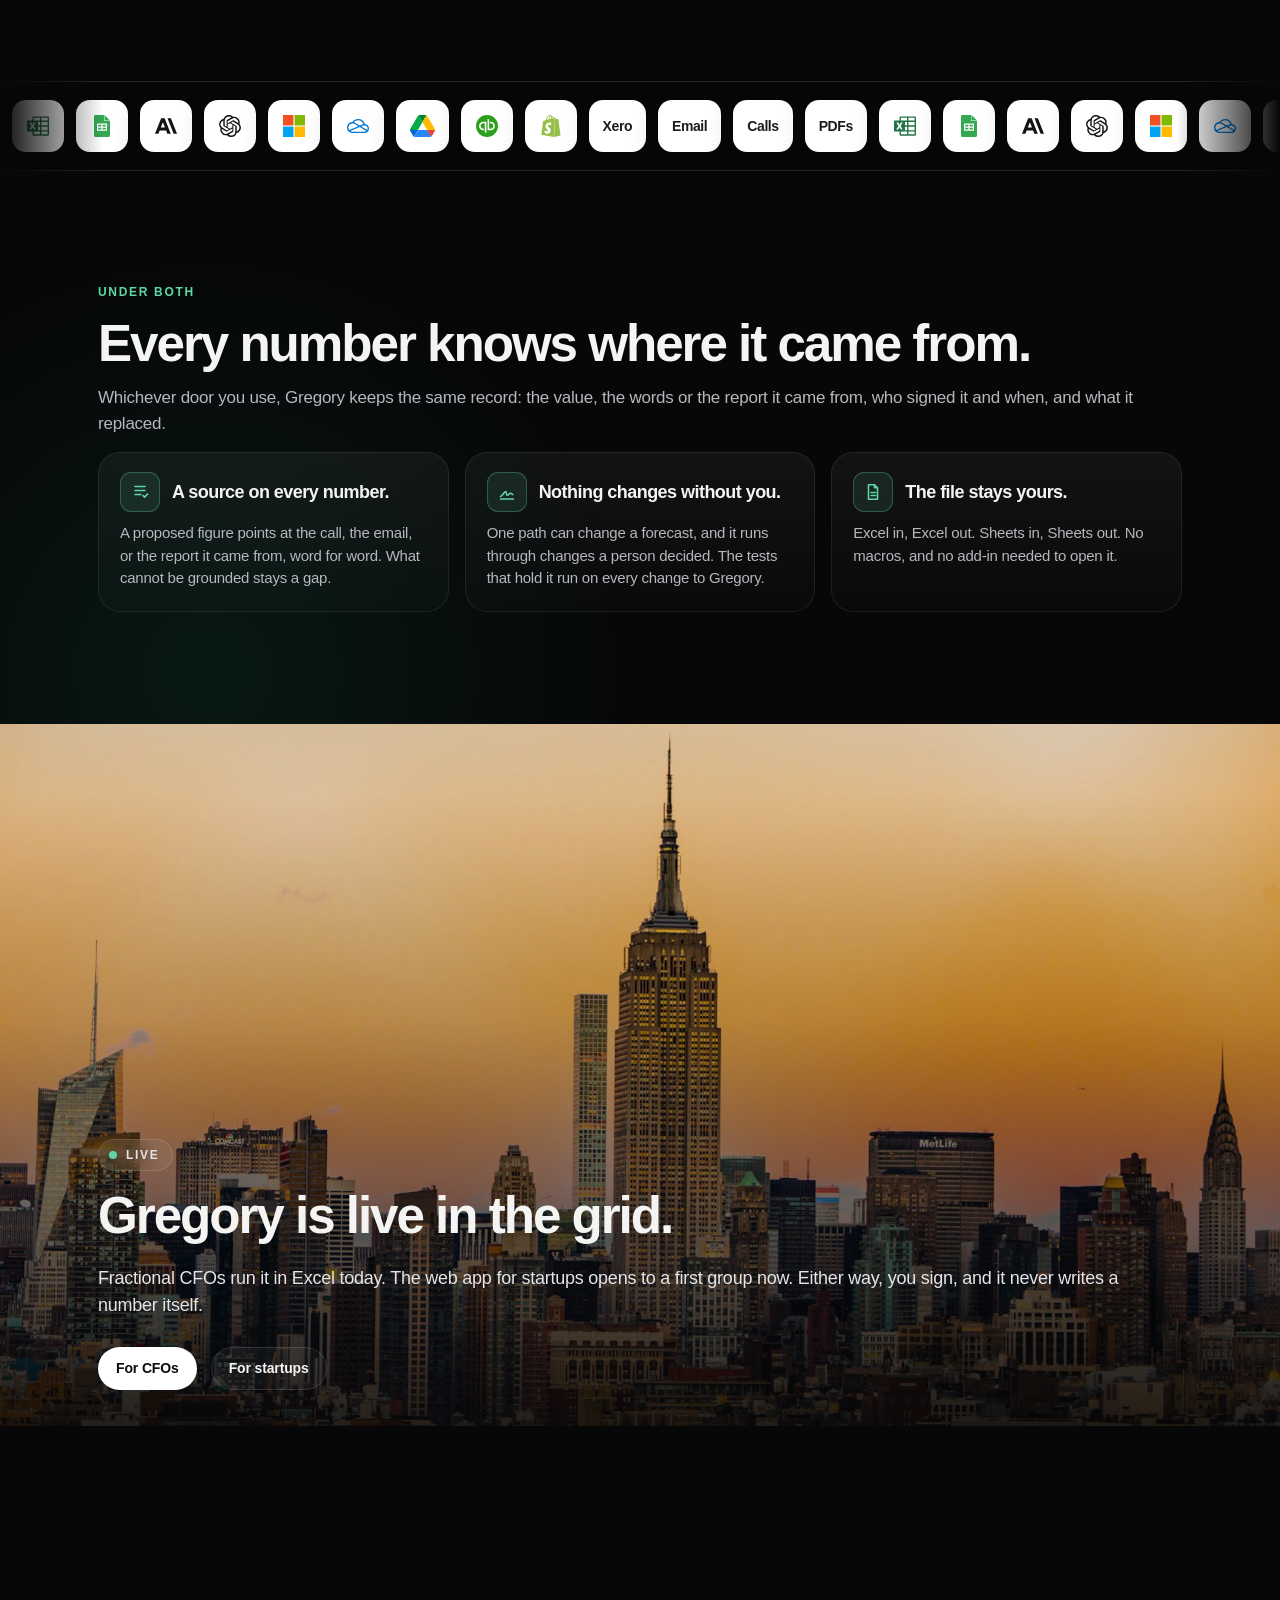
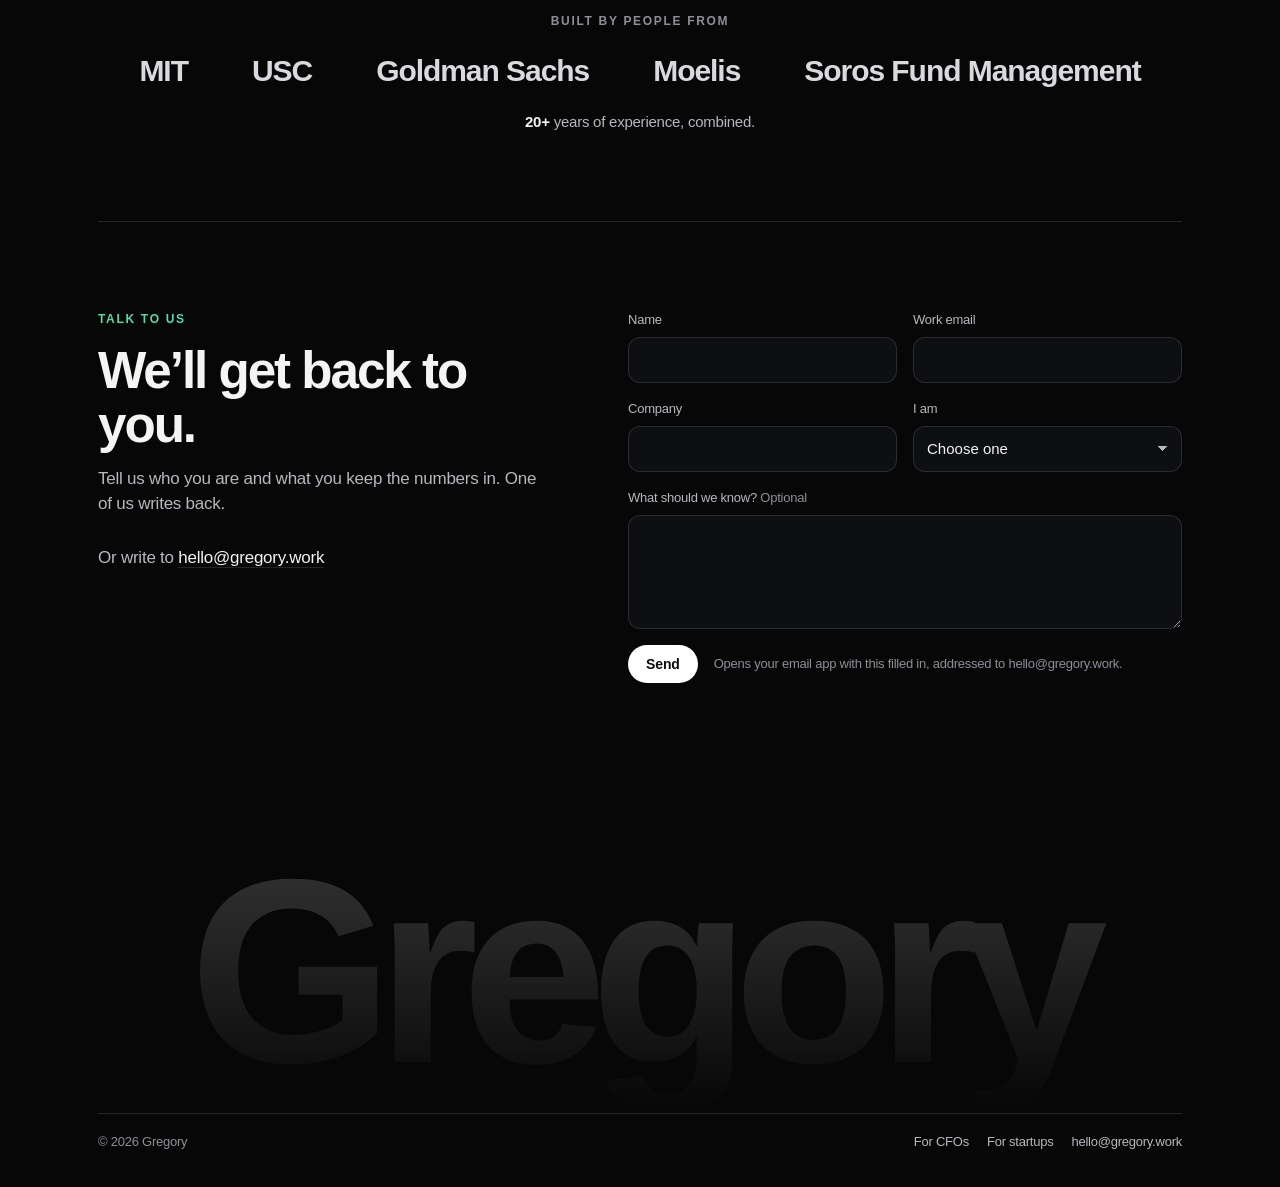
==== commit 0bbd88a3: "Split the site into two doors: a home, /cfos/ and /startups/, with real screens, who built it, and a" ====
--- a/index.html
+++ b/index.html
@@ -3,11 +3,11 @@
 <head>
 <meta charset="utf-8">
 <meta name="viewport" content="width=device-width, initial-scale=1">
-<title>Gregory — the AI on the cell</title>
-<meta name="description" content="Gregory is an AI that lives in Excel, on the number you have open. Ask it. It has read the file, the call, and what is signed. A figure it cannot point at, it withholds. You sign. It never writes the cell itself.">
-<meta property="og:title" content="Gregory — the AI on the cell">
-<meta property="og:description" content="An AI in the model. Ask the cell you have open. It answers from the file and what is signed, and it never writes without you.">
-<meta property="og:url" content="https://gregory.work">
+<title>Gregory — every number with its source</title>
+<meta name="description" content="Gregory is the AI on the numbers a forecast turns on. It has read the model, the books, and the call. A figure it cannot point at, it withholds. Nothing changes until a person signs. For fractional CFOs in Excel, and for startups on the web.">
+<meta property="og:title" content="Gregory — every number with its source">
+<meta property="og:description" content="Gregory is the AI on the numbers a forecast turns on. It has read the model, the books, and the call. A figure it cannot point at, it withholds. Nothing changes until a person signs. For fractional CFOs in Excel, and for startups on the web.">
+<meta property="og:url" content="https://gregory.work/">
 <meta property="og:type" content="website">
 <meta name="theme-color" content="#070708">
 <link rel="icon" href="data:image/svg+xml,%3Csvg xmlns='http://www.w3.org/2000/svg' viewBox='0 0 32 32'%3E%3Crect width='32' height='32' rx='9' fill='%2306775a'/%3E%3Cpath d='M8.2 12.6 10.6 15l4.2-4.6' fill='none' stroke='%23fff' stroke-width='1.8' stroke-linecap='round' stroke-linejoin='round'/%3E%3Cpath d='M17.4 12.2h6.2M8.2 17.6h15.2M8.2 21.2h9.4' fill='none' stroke='%23fff' stroke-width='1.8' stroke-linecap='round'/%3E%3C/svg%3E">
@@ -18,519 +18,7 @@
 /* Motion is opt-in: without script, or under reduced motion, every section is simply there. */
 if (!window.matchMedia("(prefers-reduced-motion: reduce)").matches) document.documentElement.classList.add("motion");
 </script>
-<style>
-:root {
-  color-scheme: dark;
-  --bg: #070708;
-  --ink: #f4f4f2;
-  --muted: #b7b7be;
-  --faint: #8e8e98;
-  --line: rgba(255, 255, 255, 0.12);
-  --hair: rgba(255, 255, 255, 0.08);
-  --accent: #5fd6a6;
-  --signed: #34c08b;
-  --waiting: #e2b33d;
-  --a1: #10b981;
-  --a2: #06b6d4;
-  --a3: #3b5bff;
-  --a4: #8b5cf6;
-  --aurora: linear-gradient(100deg, var(--a1), var(--a2) 30%, var(--a3) 62%, var(--a4) 82%, var(--a1));
-  --sans: Aptos, Calibri, "Segoe UI", "Helvetica Neue", Arial, sans-serif;
-  --mono: "IBM Plex Mono", ui-monospace, "Cascadia Mono", Consolas, monospace;
-  --ease: cubic-bezier(.16, .85, .16, 1);
-  --gut: clamp(20px, 4vw, 48px);
-  --max: 1180px;
-}
-* { box-sizing: border-box; margin: 0; padding: 0; }
-html { scroll-behavior: smooth; }
-body {
-  background: var(--bg); color: var(--ink); font-family: var(--sans);
-  font-size: 17px; line-height: 1.5; letter-spacing: -0.014em;
-  -webkit-font-smoothing: antialiased;
-}
-main { overflow-x: clip; }
-::selection { background: rgba(16, 185, 129, 0.35); }
-a { color: inherit; text-decoration: none; }
-a:hover { text-decoration: underline; }
-:focus-visible { outline: 2px solid var(--accent); outline-offset: 3px; }
-.skip { position: absolute; left: 12px; top: -48px; z-index: 40; background: #fff; color: #000; padding: 8px 12px; border-radius: 8px; }
-.skip:focus { top: 12px; }
-.wrap { max-width: var(--max); margin: 0 auto; padding: 0 var(--gut); position: relative; z-index: 1; }
-
-/* The sky: the aurora lives behind the hero and the header, and nowhere else. */
-.sky {
-  position: absolute; top: 0; left: 0; right: 0; z-index: 0; pointer-events: none; overflow: hidden;
-  height: max(820px, calc(100svh + 180px));
-  -webkit-mask-image: linear-gradient(180deg, #000 56%, transparent);
-  mask-image: linear-gradient(180deg, #000 56%, transparent);
-}
-.sky canvas { position: absolute; inset: 0; width: 100%; height: 100%; display: block; opacity: 0; transition: opacity 1.6s ease; }
-.sky.gl canvas { opacity: 1; }
-.field { position: absolute; inset: 0; transition: opacity 1.6s ease; }
-.sky.gl .field { opacity: 0; }
-.sky.gl .field span { animation-play-state: paused; }
-.field span { position: absolute; border-radius: 50%; filter: blur(40px); }
-.field .a { width: 58vw; height: 58vw; left: -12vw; top: -18vw; background: radial-gradient(circle, rgba(16,185,129,.45), transparent 68%); animation: drift 22s ease-in-out infinite alternate; }
-.field .b { width: 48vw; height: 48vw; right: -8vw; top: -6vw; background: radial-gradient(circle, rgba(59,91,255,.36), transparent 70%); animation: drift2 28s ease-in-out infinite alternate; }
-.field .c { width: 36vw; height: 36vw; right: 12vw; top: 36vh; background: radial-gradient(circle, rgba(139,92,246,.28), transparent 70%); animation: drift 34s ease-in-out infinite alternate-reverse; }
-.field .d { width: 30vw; height: 30vw; left: 34vw; top: 2vh; background: radial-gradient(circle, rgba(6,182,212,.22), transparent 70%); animation: drift2 26s ease-in-out infinite alternate-reverse; }
-@keyframes drift { from { transform: translate3d(0,0,0) scale(1); } to { transform: translate3d(6vw,8vh,0) scale(1.12); } }
-@keyframes drift2 { from { transform: translate3d(0,0,0) scale(1.05); } to { transform: translate3d(-7vw,6vh,0) scale(.92); } }
-.sky::after {
-  content: ""; position: absolute; inset: 0;
-  background-image: linear-gradient(rgba(255,255,255,.05) 1px, transparent 1px), linear-gradient(90deg, rgba(255,255,255,.05) 1px, transparent 1px);
-  background-size: 104px 34px;
-  -webkit-mask-image: radial-gradient(64% 58% at 74% 34%, #000, transparent 72%);
-  mask-image: radial-gradient(64% 58% at 74% 34%, #000, transparent 72%);
-}
-
-header { position: sticky; top: 0; z-index: 20; background: rgba(7,7,8,.4); -webkit-backdrop-filter: blur(16px) saturate(1.4); backdrop-filter: blur(16px) saturate(1.4); transition: background-color .3s ease, box-shadow .3s ease; }
-header.scrolled { background: rgba(7,7,8,.74); box-shadow: 0 1px 0 rgba(255,255,255,.06); }
-.nav { display: flex; align-items: center; justify-content: space-between; gap: 20px; padding-block: 14px; }
-.brand { display: flex; align-items: center; gap: 10px; font-weight: 650; letter-spacing: -0.03em; }
-.brand:hover { text-decoration: none; }
-.mark { width: 26px; height: 26px; border-radius: 8px; background: #06775a; color: #fff; display: grid; place-items: center; flex: none; }
-.links { display: flex; gap: 2px; padding: 4px; border-radius: 999px; color: var(--muted); font-size: 14px; background: rgba(255,255,255,.04); box-shadow: inset 0 0 0 1px rgba(255,255,255,.08); }
-.links a { padding: 6px 13px; border-radius: 999px; transition: color .2s ease, background-color .25s ease; }
-.links a:hover { color: var(--ink); text-decoration: none; }
-.links a.on { color: var(--ink); background: rgba(255,255,255,.1); }
-.progress { position: absolute; left: 0; right: 0; bottom: -1px; height: 2px; pointer-events: none; }
-.progress span { display: block; height: 100%; background: var(--aurora); transform-origin: 0 50%; transform: scaleX(0); }
-
-.btn {
-  display: inline-flex; align-items: center; gap: 8px; background: #fff; color: #0c0d10; border-radius: 999px;
-  padding: 11px 18px; font-size: 14px; font-weight: 650; letter-spacing: -0.01em;
-  transition: transform .3s var(--ease), box-shadow .35s ease, background-color .25s ease;
-}
-.btn:hover {
-  text-decoration: none; transform: translateY(-1px);
-  box-shadow: -12px 12px 30px -14px rgba(16,185,129,.8), 12px 12px 30px -14px rgba(139,92,246,.8), 0 14px 30px -16px rgba(6,182,212,.9);
-}
-.btn.ghost { background: rgba(255,255,255,.04); color: var(--ink); box-shadow: inset 0 0 0 1px var(--line); }
-.btn.ghost:hover { background: rgba(255,255,255,.09); box-shadow: inset 0 0 0 1px rgba(255,255,255,.24); }
-
-.spark { background: var(--aurora) 0 0 / 200% 100%; -webkit-background-clip: text; background-clip: text; color: transparent; animation: flow 6s linear infinite; }
-@keyframes flow { to { background-position: 200% 0; } }
-.badge {
-  display: inline-flex; align-items: center; gap: 9px; padding: 7px 14px 7px 11px; border-radius: 999px;
-  font-size: 12px; font-weight: 650; letter-spacing: 0.14em; text-transform: uppercase; color: var(--ink);
-  background: rgba(255,255,255,.06); box-shadow: inset 0 0 0 1px rgba(255,255,255,.12);
-  -webkit-backdrop-filter: blur(12px); backdrop-filter: blur(12px);
-}
-.badge .spark { font-size: 13px; letter-spacing: 0; }
-
-.hero {
-  min-height: calc(100svh - 62px);
-  display: grid; grid-template-columns: minmax(0, 1fr) minmax(300px, 430px);
-  gap: clamp(28px, 5vw, 80px); align-items: center;
-  padding-block: clamp(28px, 6vh, 72px) 64px;
-}
-.hero .badge { margin-bottom: 22px; }
-h1 {
-  display: flex; flex-direction: column; align-items: flex-start;
-  font-weight: 650; font-size: clamp(56px, 6.4vw, 88px);
-  line-height: 0.96; letter-spacing: -0.045em;
-}
-.cycle-row { display: flex; align-items: baseline; gap: 16px; }
-.cycle-slot { display: inline-block; perspective: 700px; min-width: 5.2ch; }
-h1 em { display: inline-block; font-style: normal; color: var(--accent); transform-origin: 50% 60%; }
-.period { color: var(--accent); }
-.cycle-index { font-family: var(--mono); font-size: 13px; font-weight: 400; letter-spacing: 0.12em; color: var(--faint); }
-.lede { margin-top: 22px; max-width: 40em; color: var(--muted); font-size: 18px; }
-.actions { margin-top: 28px; display: flex; align-items: center; gap: 14px; flex-wrap: wrap; }
-.mono { margin-top: 16px; font-family: var(--mono); font-size: 12.5px; color: var(--faint); }
-
-.stage { position: relative; perspective: 1400px; }
-.halo {
-  position: absolute; left: -12%; right: -12%; top: 4%; aspect-ratio: 1; border-radius: 50%; pointer-events: none;
-  background: conic-gradient(from 30deg, var(--a1), var(--a2), var(--a3), var(--a4), var(--a1));
-  -webkit-mask-image: radial-gradient(closest-side, #000 18%, transparent);
-  mask-image: radial-gradient(closest-side, #000 18%, transparent);
-  opacity: .32; animation: spin 26s linear infinite;
-}
-@keyframes spin { to { transform: rotate(1turn); } }
-.tilt { position: relative; transform: rotateX(var(--rx, 0deg)) rotateY(var(--ry, 0deg)); transition: transform 1s var(--ease); }
-.shot {
-  width: 100%; border-radius: 28px; display: block;
-  box-shadow: 0 40px 100px -36px rgba(0,0,0,.85), 0 0 0 1px rgba(255,255,255,.07);
-}
-.stack { position: relative; aspect-ratio: 320 / 560; }
-.stack img { position: absolute; inset: 0; width: 100%; height: 100%; object-fit: cover; object-position: top center; opacity: 0; transition: opacity 0.55s ease; }
-.stack img.on { opacity: 1; }
-.chips { position: absolute; z-index: 3; left: -250px; bottom: 28px; display: grid; pointer-events: none; }
-.chip {
-  grid-area: 1 / 1; position: relative; width: 262px; padding: 14px 16px 15px; border-radius: 18px;
-  background: rgba(22,22,27,.8); -webkit-backdrop-filter: blur(18px) saturate(1.6); backdrop-filter: blur(18px) saturate(1.6);
-  box-shadow: inset 0 0 0 1px rgba(255,255,255,.11), 0 34px 70px -26px rgba(0,0,0,.95);
-  opacity: 0; transform: translate3d(0, 16px, 0) scale(.96); pointer-events: none;
-  transition: opacity .45s ease, transform .8s var(--ease);
-}
-.chip.on { opacity: 1; transform: translate3d(var(--cx, 0px), var(--cy, 0px), 0); }
-.chip-k { display: flex; align-items: center; gap: 6px; font-family: var(--mono); font-size: 11px; letter-spacing: 0.04em; color: var(--faint); }
-.chip-big { margin-top: 2px; font-size: 32px; font-weight: 650; letter-spacing: -0.045em; line-height: 1.12; font-variant-numeric: tabular-nums; }
-.chip-line { margin-top: 6px; display: flex; align-items: center; gap: 8px; font-size: 13.5px; }
-.chip-line b { font-weight: 650; }
-.chip-m { margin-top: 6px; font-family: var(--mono); font-size: 11.5px; color: var(--muted); }
-.chip-q { margin-top: 7px; font-size: 15px; line-height: 1.4; }
-.up { color: var(--accent); font-family: var(--mono); font-size: 13px; }
-.dot { width: 8px; height: 8px; border-radius: 50%; flex: none; display: inline-block; }
-.dot.ok { background: var(--signed); box-shadow: 0 0 0 3px rgba(52,192,139,.18); }
-.dot.wait { background: var(--waiting); box-shadow: 0 0 0 3px rgba(226,179,61,.16); }
-mark { color: inherit; border-radius: 4px; padding: 0 3px; background: linear-gradient(rgba(95,214,166,.24), rgba(95,214,166,.24)) no-repeat 0 0 / 100% 100%; box-shadow: inset 0 -2px 0 rgba(95,214,166,.75); }
-
-.marquee {
-  position: relative; z-index: 1; overflow: hidden; border-block: 1px solid var(--line); padding: 18px 0;
-  -webkit-mask-image: linear-gradient(90deg, transparent, #000 8%, #000 92%, transparent);
-  mask-image: linear-gradient(90deg, transparent, #000 8%, #000 92%, transparent);
-}
-.track { display: flex; align-items: center; gap: 12px; width: max-content; padding-left: 12px; }
-.track.run { animation: reel var(--dur, 46s) linear infinite; }
-.marquee:hover .track { animation-play-state: paused; }
-.track span {
-  height: 52px; min-width: 52px; padding: 0 14px; border-radius: 14px; background: #fff;
-  display: inline-flex; align-items: center; justify-content: center;
-  box-shadow: 0 10px 28px rgba(0,0,0,.22);
-}
-.track img { height: 22px; width: auto; max-width: 112px; object-fit: contain; display: block; }
-.track .word { color: #1c1c1c; font-size: 14px; font-weight: 650; letter-spacing: -0.03em; }
-@keyframes reel { to { transform: translateX(-50%); } }
-
-section { position: relative; z-index: 1; padding: clamp(64px, 9vw, 112px) 0; scroll-margin-top: 72px; }
-section.glow::before { content: ""; position: absolute; z-index: -1; pointer-events: none; width: min(80vw, 980px); aspect-ratio: 1; border-radius: 50%; }
-#why::before { left: -22vw; top: 2%; background: radial-gradient(circle, rgba(16,185,129,.1), transparent 62%); }
-#connect::before { right: -20vw; top: 4%; background: radial-gradient(circle, rgba(59,91,255,.11), transparent 62%); }
-#rules::before { right: -14vw; top: 16%; background: radial-gradient(circle, rgba(6,182,212,.08), transparent 62%); }
-.kicker { display: flex; align-items: center; gap: 12px; font-size: 12px; font-weight: 650; letter-spacing: 0.14em; text-transform: uppercase; color: var(--accent); margin-bottom: 16px; }
-.ix { display: inline-flex; align-items: center; gap: 12px; font-family: var(--mono); font-weight: 400; letter-spacing: 0.06em; color: var(--faint); }
-.ix::after { content: ""; width: 28px; height: 1px; background: rgba(255,255,255,.22); }
-h2 { font-weight: 650; font-size: clamp(32px, 4vw, 52px); letter-spacing: -0.04em; line-height: 1.05; }
-.intro { margin-top: 14px; color: var(--muted); max-width: 100%; }
-
-.motion .reveal { opacity: 0; }
-.motion .reveal.in { animation: rise 1s var(--ease) both; animation-delay: calc(var(--d, 0) * 90ms); }
-@keyframes rise { from { opacity: 0; translate: 0 26px; } to { opacity: 1; translate: 0 0; } }
-
-/* The pane, one screen at a time: the shot on one side, the list saying which on the other. */
-.show { display: grid; grid-template-columns: minmax(280px, 400px) minmax(0, 1fr); gap: clamp(32px, 7vw, 104px); align-items: center; }
-.show-stage { position: relative; }
-.show-stage::before { content: ""; position: absolute; inset: 6% -20% -2%; z-index: -1; border-radius: 50%; pointer-events: none; background: radial-gradient(closest-side, rgba(16,185,129,.2), rgba(59,91,255,.1) 55%, transparent); filter: blur(24px); }
-.show-shots { position: relative; aspect-ratio: 320 / 560; border-radius: 28px; overflow: hidden; background: #0b0b0e; box-shadow: 0 44px 110px -40px rgba(0,0,0,.95), 0 0 0 1px rgba(255,255,255,.08); }
-.show-shots img { position: absolute; inset: 0; width: 100%; height: 100%; object-fit: cover; object-position: top center; opacity: 0; transition: opacity .7s ease, transform 1s var(--ease), filter .7s ease; }
-.show-shots img.on { opacity: 1; }
-.motion .show-shots img { transform: translateY(16px) scale(.985); filter: blur(6px); }
-.motion .show-shots img.on { transform: none; filter: none; }
-.show-cap { display: none; }
-.show-list { position: relative; margin-top: 36px; border-top: 1px solid var(--hair); }
-.show-list [role=tab] {
-  position: relative; display: grid; width: 100%; padding: 17px 0 17px 24px; border: 0; border-bottom: 1px solid var(--hair);
-  background: none; color: var(--faint); font: inherit; text-align: left; cursor: pointer; transition: color .3s ease;
-}
-.show-list [role=tab]:hover { color: var(--muted); }
-.show-list [role=tab].on { color: var(--ink); }
-.show-list [role=tab]::before { content: ""; position: absolute; left: 0; top: 19px; bottom: 19px; width: 2px; border-radius: 2px; background: rgba(255,255,255,.1); }
-.show-t { font-size: 18px; font-weight: 650; letter-spacing: -0.02em; }
-.show-d { display: grid; grid-template-rows: 0fr; transition: grid-template-rows .55s var(--ease); }
-.show-d > span { overflow: hidden; color: var(--muted); font-size: 15px; }
-.show-d > span::before { content: ""; display: block; height: 4px; }
-.show-list [role=tab].on .show-d { grid-template-rows: 1fr; }
-.show-bar { position: absolute; left: 0; top: 19px; bottom: 19px; width: 2px; border-radius: 2px; background: var(--accent); transform-origin: 50% 0; transform: scaleY(0); }
-.show-list [role=tab].on .show-bar { transform: none; }
-.motion .show-list:not(.held) [role=tab].on .show-bar { animation: dwell 5s linear both; }
-.motion .show:hover .show-bar { animation-play-state: paused; }
-@keyframes dwell { from { transform: scaleY(0); } }
-@keyframes dwellx { from { transform: scaleX(0); } }
-
-/* Bento: each tile shows the rule it states, in the pane's own furniture. */
-.bento { margin-top: 40px; display: grid; grid-template-columns: repeat(12, minmax(0, 1fr)); gap: 16px; }
-.tile, .connects article {
-  position: relative; isolation: isolate; overflow: hidden; border-radius: 26px;
-  background: linear-gradient(180deg, rgba(255,255,255,.05), rgba(255,255,255,.016));
-  box-shadow: inset 0 0 0 1px var(--hair);
-}
-.tile::before, .connects article::before {
-  content: ""; position: absolute; inset: 0; z-index: -1; opacity: 0; transition: opacity .4s ease;
-  background: radial-gradient(440px circle at var(--mx, 50%) var(--my, 0%), rgba(95,214,166,.1), transparent 46%);
-}
-.tile:hover::before, .connects article:hover::before { opacity: 1; }
-.tile { display: flex; flex-direction: column; padding: 12px 12px 26px; }
-.w7 { grid-column: span 7; }
-.w5 { grid-column: span 5; }
-.tile > h3 { margin: 22px 12px 8px; font-size: 20px; font-weight: 650; letter-spacing: -0.03em; }
-.tile > p { margin: 0 12px; color: var(--muted); font-size: 15px; }
-.viz { position: relative; height: 252px; border-radius: 18px; background: #0a0a0d; box-shadow: inset 0 0 0 1px rgba(255,255,255,.07); overflow: hidden; font-size: 13.5px; line-height: 1.35; }
-
-.sheet { position: absolute; left: 16px; right: 16px; top: 16px; border-radius: 10px; overflow: hidden; background: #0e0f12; box-shadow: 0 0 0 1px rgba(255,255,255,.08); }
-.sheet .r { display: grid; grid-template-columns: 30px minmax(0, 1.7fr) minmax(0, .8fr) minmax(0, .45fr); }
-.sheet .r > span { height: 27px; padding: 0 10px; display: flex; align-items: center; white-space: nowrap; overflow: hidden; color: #d9d9de; border-right: 1px solid rgba(255,255,255,.06); border-bottom: 1px solid rgba(255,255,255,.06); font-size: 12.5px; }
-.sheet .r > span:first-child, .sheet .h > span { justify-content: center; padding: 0; color: var(--faint); background: rgba(255,255,255,.03); font-family: var(--mono); font-size: 11px; }
-.sheet .t { color: var(--faint); font-weight: 650; }
-.sheet .n { justify-content: flex-end; font-family: var(--mono); font-size: 12px; font-variant-numeric: tabular-nums; }
-.sheet .r > .sel { position: relative; overflow: visible; color: #fff; background: rgba(95,214,166,.1); box-shadow: inset 0 0 0 2px var(--accent); }
-.sheet .sel::after { content: ""; position: absolute; right: -4px; bottom: -4px; width: 7px; height: 7px; background: var(--accent); border: 1px solid #0e0f12; }
-.sheet .h > span.on, .sheet .cur > span:first-child { color: var(--accent); background: rgba(95,214,166,.13); }
-.bubble { position: absolute; display: flex; align-items: center; gap: 10px; padding: 9px 13px; border-radius: 14px; white-space: nowrap; box-shadow: inset 0 0 0 1px rgba(255,255,255,.1), 0 18px 40px -18px rgba(0,0,0,.95); }
-.bubble.q { right: 20px; top: 160px; background: #202127; border-bottom-right-radius: 5px; }
-.bubble.a { left: 20px; top: 202px; background: #16171b; border-bottom-left-radius: 5px; }
-.typed { display: inline-block; overflow: hidden; white-space: nowrap; vertical-align: bottom; max-width: 12em; }
-.sig { display: inline-flex; align-items: center; gap: 7px; padding: 3px 9px 3px 7px; border-radius: 999px; font-size: 12px; background: rgba(52,192,139,.1); box-shadow: inset 0 0 0 1px rgba(52,192,139,.3); }
-.motion .viz-sheet .sel { animation: sel 9s infinite both; }
-.motion .viz-sheet .bubble.q { animation: bq 9s infinite both; }
-.motion .viz-sheet .bubble.q .typed { animation: type 9s infinite both; }
-.motion .viz-sheet .bubble.a { animation: ba 9s infinite both; }
-.motion .viz-sheet .sig { animation: pop 9s infinite both; }
-@keyframes sel { 0% { box-shadow: inset 0 0 0 2px var(--accent), 0 0 0 0 rgba(95,214,166,.5); } 9%, 100% { box-shadow: inset 0 0 0 2px var(--accent), 0 0 0 10px rgba(95,214,166,0); } }
-@keyframes bq { 0%, 9% { opacity: 0; transform: translateY(8px); } 13%, 88% { opacity: 1; transform: none; } 95%, 100% { opacity: 0; transform: translateY(-4px); } }
-@keyframes type { 0%, 13% { max-width: 0; animation-timing-function: steps(10, end); } 25%, 100% { max-width: 12em; } }
-@keyframes ba { 0%, 31% { opacity: 0; transform: translateY(8px); } 36%, 88% { opacity: 1; transform: none; } 95%, 100% { opacity: 0; transform: translateY(-4px); } }
-@keyframes pop { 0%, 40% { opacity: 0; transform: scale(.8); } 45%, 100% { opacity: 1; transform: none; } }
-
-.viz-quote { padding: 16px; display: grid; align-content: start; gap: 12px; }
-.prop { padding: 13px 14px; border-radius: 14px; background: #111216; box-shadow: inset 0 0 0 1px rgba(255,255,255,.07); }
-.prop-k { font-family: var(--mono); font-size: 11px; letter-spacing: 0.04em; color: var(--faint); }
-.prop-q { margin-top: 6px; color: #e6e6ea; }
-.prop-line { margin-top: 10px; display: flex; align-items: center; gap: 10px; }
-.prop-line > span:first-child { flex: 1; color: var(--muted); white-space: nowrap; overflow: hidden; text-overflow: ellipsis; }
-.prop.gap .prop-line { margin-top: 0; }
-.prop-note { margin-top: 8px; font-family: var(--mono); font-size: 11px; color: var(--faint); }
-.val { min-width: 3.2em; height: 24px; display: inline-flex; align-items: center; justify-content: flex-end; font-family: var(--mono); font-size: 14px; font-weight: 500; color: #fff; }
-.val.none { border-radius: 7px; border: 1px dashed rgba(226,179,61,.6); }
-.tag { flex: none; font-family: var(--mono); font-size: 10.5px; padding: 3px 8px; border-radius: 999px; color: var(--faint); box-shadow: inset 0 0 0 1px rgba(255,255,255,.12); white-space: nowrap; }
-.tag.ok { color: var(--accent); box-shadow: inset 0 0 0 1px rgba(95,214,166,.4); }
-.tag.wait { color: var(--waiting); box-shadow: inset 0 0 0 1px rgba(226,179,61,.4); }
-.motion .viz-quote mark { animation: hl 8s infinite both; }
-.motion .viz-quote .val.got { animation: got 8s infinite both; }
-.motion .viz-quote .tag.ok { animation: pop2 8s infinite both; }
-.motion .viz-quote .val.none { animation: breathe 2.4s ease-in-out infinite alternate; }
-@keyframes hl { 0%, 6% { background-size: 0% 100%; box-shadow: inset 0 -2px 0 rgba(95,214,166,0); } 22%, 92% { background-size: 100% 100%; box-shadow: inset 0 -2px 0 rgba(95,214,166,.75); } 100% { background-size: 0% 100%; box-shadow: inset 0 -2px 0 rgba(95,214,166,0); } }
-@keyframes got { 0%, 25% { opacity: 0; filter: blur(4px); transform: translateY(-8px); } 33%, 92% { opacity: 1; filter: blur(0); transform: none; } 100% { opacity: 0; } }
-@keyframes pop2 { 0%, 34% { opacity: 0; transform: scale(.8); } 40%, 92% { opacity: 1; transform: none; } 100% { opacity: 0; } }
-@keyframes breathe { from { border-color: rgba(226,179,61,.22); } to { border-color: rgba(226,179,61,.8); } }
-
-.viz-sign { padding: 20px 20px 0; }
-.vs-addr { font-family: var(--mono); font-size: 11.5px; color: var(--faint); }
-.vs-name { margin-top: 4px; font-size: 17px; font-weight: 650; letter-spacing: -0.02em; }
-.vs-num { font-size: 42px; font-weight: 650; letter-spacing: -0.05em; line-height: 1.1; font-variant-numeric: tabular-nums; }
-.status { position: relative; height: 44px; margin-top: 6px; }
-.st { position: absolute; inset: 0; display: grid; align-content: start; gap: 4px; white-space: nowrap; }
-.st-l { display: flex; align-items: center; gap: 8px; }
-.st-s { padding-left: 16px; font-size: 12.5px; color: var(--faint); }
-.st b { font-weight: 650; }
-.st.un { opacity: 0; }
-.st code { font-family: var(--mono); font-size: 11px; }
-.acts { margin-top: 18px; display: flex; gap: 8px; }
-.pill { position: relative; display: inline-flex; align-items: center; gap: 6px; padding: 8px 15px; border-radius: 999px; font-size: 13px; font-weight: 650; white-space: nowrap; }
-.pill.fill { color: var(--accent); border: 1px solid transparent; background: linear-gradient(#111216, #111216) padding-box, var(--aurora) 0 0 / 200% 100% border-box; }
-.pill.sign { background: #f4f4f2; color: #0c0d10; }
-.cursor { position: absolute; left: 62%; top: 58%; width: 20px; height: 20px; opacity: 0; filter: drop-shadow(0 4px 8px rgba(0,0,0,.6)); }
-.motion .viz-sign .st.un { animation: un 7s infinite both; }
-.motion .viz-sign .st.ok { animation: ok 7s infinite both; }
-.motion .viz-sign .pill.sign { animation: press 7s infinite both; }
-.motion .viz-sign .cursor { animation: cur 7s infinite both; }
-@keyframes un { 0%, 40% { opacity: 1; } 43%, 96% { opacity: 0; } 100% { opacity: 1; } }
-@keyframes ok { 0%, 40% { opacity: 0; transform: translateY(5px); } 46%, 92% { opacity: 1; transform: none; } 98%, 100% { opacity: 0; } }
-@keyframes press { 0%, 34% { transform: none; } 38% { transform: scale(.92); } 44%, 100% { transform: none; } }
-@keyframes cur { 0% { opacity: 0; transform: translate(80px, 70px); } 8% { opacity: 1; } 34% { opacity: 1; transform: translate(0, 0); } 38% { transform: translate(0, 0) scale(.88); } 44% { transform: translate(0, 0); } 62% { opacity: 1; } 72%, 100% { opacity: 0; transform: translate(10px, 14px); } }
-
-.scores { padding: 6px 30px; justify-content: center; }
-.scores > div { display: grid; grid-template-columns: minmax(150px, .95fr) minmax(0, 1.05fr); align-items: center; gap: 20px; padding: 24px 0; border-top: 1px solid var(--hair); }
-.scores > div:first-child { border-top: 0; }
-.scores strong {
-  display: block; font-weight: 650; letter-spacing: -0.05em; line-height: 0.95; font-size: clamp(44px, 4.6vw, 64px);
-  background: linear-gradient(180deg, #fff 30%, rgba(255,255,255,.5)); -webkit-background-clip: text; background-clip: text; color: transparent;
-}
-.scores span { color: var(--muted); }
-
-/* The flow: where a signature travels. Paths are drawn from the nodes' own boxes. */
-.flow {
-  position: relative; isolation: isolate; margin-top: 40px; padding: clamp(28px, 4vw, 52px);
-  display: grid; grid-template-columns: minmax(140px, 1fr) minmax(70px, .75fr) auto minmax(70px, .75fr) minmax(140px, 1fr); align-items: center;
-  border-radius: 30px; overflow: hidden;
-  background: radial-gradient(56% 70% at 50% 46%, rgba(59,91,255,.09), transparent 72%), linear-gradient(180deg, rgba(255,255,255,.04), rgba(255,255,255,.012));
-  box-shadow: inset 0 0 0 1px var(--hair);
-}
-.flow-svg { position: absolute; inset: 0; width: 100%; height: 100%; z-index: 0; pointer-events: none; }
-.flow-svg path { fill: none; transition: stroke .3s ease, opacity .3s ease; }
-.flow-svg .base { stroke: rgba(255,255,255,.14); stroke-width: 1.2; }
-.flow-svg .base.ai { stroke-dasharray: 3 5; }
-.flow-svg .base.hot { stroke: rgba(95,214,166,.6); }
-.flow-svg .comet { stroke-width: 2.2; stroke-linecap: round; stroke-dasharray: .09 1.21; stroke-dashoffset: 1.3; animation: comet 3.4s linear infinite; animation-delay: calc(var(--k, 0) * -.83s); }
-.flow-svg .comet.in { stroke: #4fd8ee; }
-.flow-svg .comet.out { stroke: var(--accent); animation-duration: 2.8s; }
-.flow-svg .comet.ai { stroke: #9aa6ff; animation-duration: 4.6s; }
-html:not(.motion) .flow-svg .comet { display: none; }
-@keyframes comet { to { stroke-dashoffset: 0; } }
-.flow-col { position: relative; z-index: 1; display: grid; gap: 10px; }
-.flow-in { grid-column: 1; justify-items: start; }
-.flow-out { grid-column: 5; justify-items: end; }
-.flow-cap { font-family: var(--mono); font-size: 11px; letter-spacing: 0.1em; text-transform: uppercase; color: var(--faint); margin-bottom: 2px; }
-.flow-tag { position: relative; z-index: 1; justify-self: center; font-family: var(--mono); font-size: 11px; color: var(--muted); padding: 4px 10px; border-radius: 999px; background: #0c0d11; box-shadow: inset 0 0 0 1px rgba(255,255,255,.11); white-space: nowrap; }
-.tag-in { grid-column: 2; grid-row: 1; }
-.tag-out { grid-column: 4; grid-row: 1; }
-.flow-mid { position: relative; z-index: 1; grid-column: 3; grid-row: 1; display: grid; grid-template-columns: auto auto; grid-template-areas: "ai1 ai2" "tag tag" "gate gate"; justify-content: center; justify-items: center; gap: 26px 12px; }
-.ai1 { grid-area: ai1; } .ai2 { grid-area: ai2; } .tag-ai { grid-area: tag; } .gate { grid-area: gate; }
-.node.ai { align-self: center; }
-.node {
-  display: inline-flex; align-items: center; gap: 10px; padding: 7px 13px 7px 8px; border-radius: 13px; background: #111216;
-  box-shadow: inset 0 0 0 1px rgba(255,255,255,.11); font-size: 14px; font-weight: 600; letter-spacing: -0.01em; white-space: nowrap;
-  transition: box-shadow .3s ease, transform .35s var(--ease);
-}
-.node .lg { width: 28px; height: 28px; border-radius: 8px; background: #fff; display: grid; place-items: center; flex: none; }
-.node .lg img { width: 17px; height: 17px; object-fit: contain; display: block; }
-.node.src { padding: 6px 13px; border-radius: 999px; font-family: var(--mono); font-size: 12.5px; font-weight: 500; color: #d9d9de; }
-.nt { display: grid; line-height: 1.2; }
-.nt small { font-size: 11.5px; font-weight: 400; color: var(--faint); }
-.node.hot { box-shadow: inset 0 0 0 1px rgba(95,214,166,.75), 0 0 30px -6px rgba(95,214,166,.55); transform: translateY(-1px); }
-.gate { position: relative; display: grid; justify-items: center; gap: 2px; padding: 22px 30px 18px; border-radius: 24px; background: #0c0d10; text-align: center; transition: box-shadow .3s ease; }
-.gate.hot { box-shadow: 0 0 44px -10px rgba(95,214,166,.65); }
-.gate::before {
-  content: ""; position: absolute; inset: 0; border-radius: inherit; padding: 1.5px; pointer-events: none;
-  background: conic-gradient(from var(--ga, 0deg), var(--a1), var(--a2), var(--a3), var(--a4), var(--a1));
-  -webkit-mask: linear-gradient(#000 0 0) content-box, linear-gradient(#000 0 0); -webkit-mask-composite: xor;
-  mask: linear-gradient(#000 0 0) content-box exclude, linear-gradient(#000 0 0);
-  animation: ring 6s linear infinite;
-}
-.gate::after { content: ""; position: absolute; inset: 10%; z-index: -1; border-radius: 50%; background: radial-gradient(circle, rgba(16,185,129,.55), rgba(59,91,255,.25) 45%, transparent 70%); filter: blur(26px); }
-@property --ga { syntax: "<angle>"; inherits: false; initial-value: 0deg; }
-@keyframes ring { to { --ga: 360deg; } }
-.motion .flow:not(.play) .gate::before { animation-play-state: paused; }
-.gate .mark { width: 46px; height: 46px; border-radius: 14px; box-shadow: 0 12px 30px -8px rgba(16,185,129,.7); }
-.gate b { margin-top: 10px; font-size: 16px; font-weight: 650; letter-spacing: -0.02em; }
-.gate small { font-family: var(--mono); font-size: 11px; color: var(--faint); }
-
-.connects { margin-top: 16px; display: grid; grid-template-columns: repeat(3, minmax(0, 1fr)); gap: 16px; }
-.connects article { padding: 20px 22px 22px; border-radius: 22px; transition: transform .35s var(--ease), box-shadow .35s ease; }
-.connects article:hover { transform: translateY(-3px); box-shadow: inset 0 0 0 1px rgba(95, 214, 166, 0.42); }
-.connects .head { display: flex; align-items: center; gap: 12px; margin-bottom: 10px; }
-.connects .logo { width: 40px; height: 40px; border-radius: 11px; background: #fff; display: grid; place-items: center; flex: none; }
-.connects .logo img { width: 22px; height: 22px; object-fit: contain; display: block; }
-.connects .logo.glyph { background: rgba(95,214,166,.1); box-shadow: inset 0 0 0 1px rgba(95,214,166,.3); color: var(--accent); }
-.connects h3 { font-size: 18px; font-weight: 650; letter-spacing: -0.03em; }
-.connects p { color: var(--muted); font-size: 15px; }
-.data { margin-top: 72px; }
-.data-grid { margin-top: 28px; list-style: none; display: grid; grid-template-columns: repeat(5, minmax(0, 1fr)); gap: 12px; }
-.data-grid li { display: grid; gap: 10px; justify-items: center; }
-.data-logo {
-  width: 100%; height: 76px; border-radius: 18px; background: #fff; display: flex; align-items: center; justify-content: center; gap: 9px; padding: 0 16px;
-  box-shadow: 0 14px 34px -18px rgba(0,0,0,.8); transition: transform .45s var(--ease), box-shadow .45s ease;
-}
-.data-logo img { height: 28px; width: auto; max-width: 100%; min-width: 0; object-fit: contain; display: block; }
-.data-logo b { color: #1c1c1c; font-size: 16px; font-weight: 650; letter-spacing: -0.03em; white-space: nowrap; }
-.data-grid li:hover .data-logo { transform: translateY(-3px); box-shadow: 0 22px 40px -18px rgba(0,0,0,.9), 0 0 0 1px rgba(95,214,166,.5); }
-.data-k { font-family: var(--mono); font-size: 11px; letter-spacing: 0.08em; text-transform: uppercase; color: var(--faint); }
-
-.rules-wrap { margin-top: 32px; display: grid; grid-template-columns: minmax(0, 1.2fr) minmax(300px, .8fr); gap: clamp(24px, 4.5vw, 64px); align-items: start; }
-.rule { padding: 22px 0; border-top: 1px solid var(--line); display: grid; grid-template-columns: 46px minmax(0, 1fr); column-gap: 10px; row-gap: 6px; }
-.rule:last-child { border-bottom: 1px solid var(--line); }
-.rule-n { grid-row: span 2; padding-top: 4px; font-family: var(--mono); font-size: 12px; letter-spacing: 0.06em; color: var(--faint); }
-.rule h3 { display: flex; align-items: center; gap: 10px; font-size: 18px; font-weight: 650; letter-spacing: -0.02em; }
-.rule p { color: var(--muted); }
-.ck { flex: none; color: var(--accent); }
-.motion .rule .ck path { stroke-dasharray: 14; stroke-dashoffset: 14; }
-.motion .rule.in .ck path { animation: draw .7s var(--ease) both; animation-delay: calc(var(--d, 0) * 90ms + 350ms); }
-@keyframes draw { to { stroke-dashoffset: 0; } }
-.term {
-  position: sticky; top: 100px; margin: 0; border-radius: 20px; overflow: hidden; background: #0b0c0f;
-  box-shadow: inset 0 0 0 1px rgba(255,255,255,.1), 0 40px 90px -40px rgba(0,0,0,.95), 0 0 90px -34px rgba(6,182,212,.35);
-  font-family: var(--mono); font-size: 12.5px;
-}
-.term-bar { display: flex; align-items: center; gap: 7px; padding: 12px 14px; border-bottom: 1px solid rgba(255,255,255,.07); color: var(--faint); font-size: 11px; }
-.term-bar i { width: 10px; height: 10px; border-radius: 50%; background: rgba(255,255,255,.14); }
-.term-bar span { margin-left: 8px; overflow: hidden; text-overflow: ellipsis; white-space: nowrap; }
-.term-body { padding: 18px 18px 20px; display: grid; gap: 9px; }
-.tl { white-space: nowrap; overflow: hidden; text-overflow: ellipsis; color: #c9c9cf; }
-.tl.cmd { color: #fff; }
-.tl .pr, .tl .ok { color: var(--accent); margin-right: 8px; }
-.tl.sum { margin-top: 6px; padding-top: 12px; border-top: 1px dashed rgba(255,255,255,.12); white-space: normal; color: var(--muted); line-height: 1.55; }
-.caret { display: inline-block; width: 7px; height: 14px; margin-left: 5px; vertical-align: -2px; background: var(--accent); animation: blink 1.1s steps(1) infinite; }
-@keyframes blink { 50% { opacity: 0; } }
-.motion .term .tl { opacity: 0; }
-.motion .term.in .tl { animation: rise .55s var(--ease) both; animation-delay: calc(var(--i) * 170ms + 1250ms); }
-.motion .term.in .tl.cmd { animation-delay: .25s; }
-.tl.cmd .typed { max-width: none; }
-.motion .term .tl.cmd .typed { max-width: 0; }
-.motion .term.in .tl.cmd .typed { animation: typecmd .85s steps(25, end) .45s both; }
-@keyframes typecmd { from { max-width: 0; } to { max-width: 25ch; } }
-
-.live { padding: 0 0 clamp(64px, 9vw, 112px); }
-.scene { position: relative; overflow: hidden; isolation: isolate; display: flex; align-items: flex-end; min-height: 460px; border-radius: 28px; }
-.scene-wide { min-height: 78vh; border-radius: 0; margin-bottom: 18px; }
-.scene .place { position: absolute; inset: 0; width: 100%; height: 100%; object-fit: cover; transition: transform 1.4s var(--ease); }
-.scene-wide .place { object-position: center 40%; transform: translate3d(0, var(--par, 0px), 0) scale(1.14); transition: none; will-change: transform; }
-.scene-pair .scene:hover .place { transform: scale(1.05); }
-.scene-shade { position: absolute; inset: 0; background: linear-gradient(180deg, rgba(7,7,8,.12) 10%, rgba(7,7,8,.28) 42%, rgba(7,7,8,.88) 100%); }
-.scene-copy { position: relative; z-index: 1; padding: 40px 28px 36px; }
-.scene-wide .scene-copy { max-width: none; padding-left: 0; padding-right: 0; }
-.scene-wide .lede { max-width: none; }
-.scene-copy .badge { margin-bottom: 18px; }
-.scene-copy h2, .scene-copy h3 { text-shadow: 0 8px 30px rgba(0,0,0,.35); }
-.scene-copy .lede, .scene-copy p { color: #e4e4e8; }
-.scene-pair { display: grid; grid-template-columns: 1fr 1fr; gap: 18px; }
-.scene-pair h3 { font-size: clamp(28px, 3vw, 40px); font-weight: 650; letter-spacing: -0.04em; line-height: 1.05; }
-.scene-pair p { margin-top: 10px; font-size: 16px; }
-.live-dot { width: 8px; height: 8px; border-radius: 50%; background: var(--accent); animation: ping 2.2s cubic-bezier(0, 0, .2, 1) infinite; }
-@keyframes ping { 0% { box-shadow: 0 0 0 0 rgba(95,214,166,.65); } 75%, 100% { box-shadow: 0 0 0 9px rgba(95,214,166,0); } }
-
-footer { position: relative; z-index: 1; padding: 8px 0 36px; overflow: hidden; }
-.wordmark {
-  font-weight: 650; font-size: clamp(88px, 20.5vw, 292px); letter-spacing: -0.065em; line-height: 0.92;
-  text-align: center; white-space: nowrap; user-select: none; padding: clamp(16px, 4vw, 48px) 0 0.14em; margin-bottom: -0.06em;
-  background: linear-gradient(180deg, rgba(255,255,255,.17) 20%, rgba(255,255,255,0) 96%); -webkit-background-clip: text; background-clip: text; color: transparent;
-}
-.foot { display: flex; justify-content: space-between; gap: 12px 24px; flex-wrap: wrap; padding-top: 18px; border-top: 1px solid var(--line); color: var(--faint); font-size: 13px; }
-.foot a { color: var(--muted); }
-
-.motion .demo:not(.play) * { animation-play-state: paused !important; }
-@media (prefers-reduced-motion: reduce) {
-  html { scroll-behavior: auto; }
-  *, *::before, *::after { animation: none !important; transition: none !important; }
-}
-@media print {
-  .sky, .marquee, .chips, .halo { display: none; }
-  .reveal, .term .tl { opacity: 1 !important; animation: none !important; }
-}
-@media (max-width: 1100px) {
-  .node.book small { display: none; }
-  .data-grid { grid-template-columns: repeat(4, minmax(0, 1fr)); }
-}
-@media (max-width: 900px) {
-  .links { display: none; }
-  .hero, .connects, .rules-wrap, .scene-pair { grid-template-columns: 1fr; }
-  .w7, .w5 { grid-column: 1 / -1; }
-  .show { grid-template-columns: minmax(0, 1fr); gap: 28px; }
-  .show-copy { order: -1; }
-  .show-stage { width: min(100%, 360px); margin: 0 auto; }
-  .show-cap { display: block; margin-top: 18px; text-align: center; color: var(--muted); font-size: 15px; }
-  .show-list { display: flex; gap: 8px; overflow-x: auto; scrollbar-width: none; margin-top: 24px; padding: 2px; border: 0; }
-  .show-list::-webkit-scrollbar { display: none; }
-  .show-list [role=tab] { flex: none; width: auto; padding: 9px 15px 11px; border: 0; border-radius: 999px; background: rgba(255,255,255,.04); box-shadow: inset 0 0 0 1px var(--hair); }
-  .show-list [role=tab].on { background: rgba(255,255,255,.1); }
-  .show-list [role=tab]::before, .show-d { display: none; }
-  .show-t { font-size: 14px; }
-  .show-bar { top: auto; bottom: 4px; left: 15px; right: 15px; width: auto; height: 2px; transform-origin: 0 50%; }
-  .motion .show-list:not(.held) [role=tab].on .show-bar { animation-name: dwellx; }
-  .data-grid { grid-template-columns: repeat(2, minmax(0, 1fr)); }
-  .data-logo { height: 64px; }
-  .hero { min-height: 0; }
-  .stage { max-width: 420px; }
-  .chips { position: relative; left: auto; bottom: auto; margin: -18px 0 0 14px; }
-  .term { position: relative; top: 0; }
-  .flow { grid-template-columns: minmax(0, 1fr); row-gap: 28px; padding: 28px 16px; }
-  .flow-in, .flow-out, .flow-mid, .tag-in, .tag-out { grid-column: 1; grid-row: auto; }
-  .flow-in, .flow-out { display: flex; flex-wrap: wrap; justify-content: center; gap: 8px; }
-  .flow-cap { width: 100%; text-align: center; }
-  .flow-out .flow-cap { order: 2; }
-  .flow-mid { grid-template-columns: 1fr auto 1fr; grid-template-areas: "ai1 gate ai2"; gap: 10px; width: 100%; }
-  .ai1 { justify-self: start; } .ai2 { justify-self: end; }
-  .node.ai { padding: 7px; }
-  .node.ai .nm, .tag-ai { display: none; }
-}
-@media (max-width: 760px) {
-  .term { font-size: 11.5px; }
-  .scores { padding: 6px 22px; }
-  .scores > div { grid-template-columns: 1fr; gap: 8px; }
-  .viz { height: 246px; }
-}
-</style>
+<link rel="stylesheet" href="/site.css">
 </head>
 <body>
 <a class="skip" href="#main">Skip to content</a>
@@ -547,13 +35,11 @@
       Gregory
     </a>
     <nav class="links" aria-label="Sections">
-      <a href="#work">Work</a>
-      <a href="#why">Why</a>
-      <a href="#connect">Connect</a>
-      <a href="#rules">Rules</a>
-      <a href="#who">Who</a>
+      <a href="/cfos/">For CFOs</a>
+      <a href="/startups/">For startups</a>
+      <a href="#record">The record</a>
     </nav>
-    <a class="btn" href="mailto:hello@gregory.work?subject=Gregory">Get Gregory</a>
+    <a class="btn" href="#contact">Get Gregory</a>
   </div>
   <div class="progress" aria-hidden="true"><span id="progress"></span></div>
 </header>
@@ -568,20 +54,20 @@
           <small class="cycle-index" id="cycle-index">01 / 03</small>
         </span>
       </h1>
-      <p class="lede">The AI on the number a forecast actually turns on. It has read the file, the call, and what is signed. A figure it cannot point at, it withholds. You sign. It never writes the cell itself.</p>
+      <p class="lede">The AI on the numbers a forecast turns on. It has read the model, the books, and the call. A figure it cannot point at, it withholds. Nothing changes until a person signs.</p>
       <div class="actions">
-        <a class="btn" href="mailto:hello@gregory.work?subject=Gregory">Get Gregory</a>
-        <a class="btn ghost" href="#work">See it work</a>
-      </div>
-      <p class="mono">Excel · Google Sheets · Claude · ChatGPT</p>
+        <a class="btn" href="/cfos/">For CFOs</a>
+        <a class="btn ghost" href="/startups/">For startups</a>
+      </div>
+      <p class="mono">Excel · Google Sheets · QuickBooks · Xero · Shopify · Claude · ChatGPT</p>
     </div>
     <div class="stage demo" id="stage">
       <div class="halo" aria-hidden="true"></div>
       <div class="tilt">
         <div class="stack" id="stack">
-          <img class="shot on" data-shot="model" src="media/model.png" alt="The Excel pane on Model: what moves the answer, the drivers under Cash.">
-          <img class="shot" data-shot="cell" src="media/cell.png" alt="The Excel pane on a signed cell: price per unit, its source, Ask Gregory.">
-          <img class="shot" data-shot="call" src="media/sign.png" alt="An unsigned cell: Fill with Gregory, then Sign.">
+          <img class="shot on" data-shot="model" src="/media/model.png" alt="The Excel pane on Model: what moves the answer, the drivers under Cash.">
+          <img class="shot" data-shot="cell" src="/media/cell.png" alt="The Excel pane on a signed cell: price per unit, its source, Ask Gregory.">
+          <img class="shot" data-shot="call" src="/media/sign.png" alt="An unsigned cell: Fill with Gregory, then Sign.">
         </div>
       </div>
       <div class="chips" aria-hidden="true">
@@ -592,7 +78,7 @@
         </div>
         <div class="chip" data-for="cell">
           <p class="chip-k">Inputs!B3 · Price per unit</p>
-          <p class="chip-line"><span class="dot ok"></span><b>Signed</b> · Toy price list · 2 Oct 2026</p>
+          <p class="chip-line"><span class="dot ok"></span><b>Signed</b> · Toy price list · 5 Oct 2026</p>
           <p class="chip-m">7f3a91c2e04b</p>
         </div>
         <div class="chip" data-for="call">
@@ -603,247 +89,118 @@
       </div>
     </div>
   </div>
+  <section id="paths" class="paths">
+    <div class="wrap">
+      <p class="kicker reveal">Two ways in</p>
+      <h2 class="reveal" style="--d:1">One record. Two doors.</h2>
+      <div class="scene-pair">
+        <a class="scene reveal" href="/cfos/">
+          <img class="place" src="/media/places/tower.jpg" alt="">
+          <div class="scene-shade"></div>
+          <div class="scene-copy">
+            <p class="path-k">For fractional CFOs</p>
+            <h3>Stay in the grid.</h3>
+            <p>The Excel add-in, on every client’s book. Ask the cell, sign from it, and let the month’s actuals arrive on their own. Nothing writes without you.</p>
+            <span class="go">Gregory for CFOs <span aria-hidden="true">→</span></span>
+          </div>
+        </a>
+        <a class="scene reveal" style="--d:1" href="/startups/">
+          <img class="place" src="/media/places/board.jpg" alt="">
+          <div class="scene-shade"></div>
+          <div class="scene-copy">
+            <p class="path-k">For startups</p>
+            <h3>A forecast you can defend.</h3>
+            <p>Connect your store and your books. See what moved each month, ask in plain words, and show the board numbers that point at where they came from.</p>
+            <span class="go">Gregory for startups <span aria-hidden="true">→</span></span>
+          </div>
+        </a>
+      </div>
+    </div>
+  </section>
   <div class="marquee demo" aria-hidden="true">
     <div class="track" id="track">
-      <span><img src="media/logos/microsoftexcel.svg" alt="Excel"></span>
-      <span><img src="media/logos/googlesheets.svg" alt="Google Sheets"></span>
-      <span><img src="media/logos/anthropic.svg" alt="Claude"></span>
-      <span><img src="media/logos/openai.svg" alt="ChatGPT"></span>
-      <span><img src="media/logos/microsoft.svg" alt="Microsoft 365"></span>
-      <span><img src="media/logos/microsoftonedrive.svg" alt="OneDrive"></span>
-      <span><img src="media/logos/googledrive-color.svg" alt="Google Drive"></span>
+      <span><img src="/media/logos/microsoftexcel.svg" alt="Excel"></span>
+      <span><img src="/media/logos/googlesheets.svg" alt="Google Sheets"></span>
+      <span><img src="/media/logos/anthropic.svg" alt="Claude"></span>
+      <span><img src="/media/logos/openai.svg" alt="ChatGPT"></span>
+      <span><img src="/media/logos/microsoft.svg" alt="Microsoft 365"></span>
+      <span><img src="/media/logos/microsoftonedrive.svg" alt="OneDrive"></span>
+      <span><img src="/media/logos/googledrive-color.svg" alt="Google Drive"></span>
+      <span><img src="/media/logos/quickbooks.svg" alt="QuickBooks"></span>
+      <span><img src="/media/logos/shopify.svg" alt="Shopify"></span>
+      <span class="word">Xero</span>
       <span class="word">Email</span>
       <span class="word">Calls</span>
       <span class="word">PDFs</span>
     </div>
   </div>
-  <section id="work">
-    <div class="wrap show">
-      <div class="show-stage reveal" style="--d:2">
-        <div class="show-shots" id="show-shots" role="tabpanel" aria-label="The Excel pane">
-          <img class="on" src="media/model.png" alt="What moves the answer, with the drivers under Cash.">
-          <img src="media/cell.png" alt="A signed cell, price per unit, with its source.">
-          <img src="media/sign.png" alt="An unsigned cell, with Fill with Gregory and Sign.">
-          <img src="media/table.png" alt="A sensitivity table: opening cash against price per unit, Cash at every point.">
-          <img src="media/review.png" alt="Review: one note from Gregory, and what is worth checking.">
-          <img src="media/chat.png" alt="Chat about a finding: a question, Gregory's answer, the cell unchanged.">
-        </div>
-        <p class="show-cap" id="show-cap" aria-hidden="true">The inputs that move Cash, and how far.</p>
-      </div>
-      <div class="show-copy">
-        <p class="kicker reveal"><span class="ix">01</span>The pane</p>
-        <h2 class="reveal" style="--d:1">Shot in the app.</h2>
-        <p class="intro reveal" style="--d:2">The Excel pane. Model, the cell, the signature, the table, Review, and Chat.</p>
-        <div class="show-list reveal demo" style="--d:3" id="show-list" role="tablist" aria-label="Screens in the pane">
-          <button type="button" role="tab" aria-selected="true" class="on" aria-controls="show-shots"><span class="show-t">What moves the answer</span><span class="show-d"><span>The inputs that move Cash, and how far.</span></span><span class="show-bar" aria-hidden="true"></span></button>
-          <button type="button" role="tab" aria-selected="false" tabindex="-1" aria-controls="show-shots"><span class="show-t">The cell</span><span class="show-d"><span>Signed, with the source, and Ask Gregory.</span></span><span class="show-bar" aria-hidden="true"></span></button>
-          <button type="button" role="tab" aria-selected="false" tabindex="-1" aria-controls="show-shots"><span class="show-t">You sign</span><span class="show-d"><span>Fill with Gregory drafts the source. You still sign.</span></span><span class="show-bar" aria-hidden="true"></span></button>
-          <button type="button" role="tab" aria-selected="false" tabindex="-1" aria-controls="show-shots"><span class="show-t">The table</span><span class="show-d"><span>Opening cash against price. Cash at every point.</span></span><span class="show-bar" aria-hidden="true"></span></button>
-          <button type="button" role="tab" aria-selected="false" tabindex="-1" aria-controls="show-shots"><span class="show-t">Review</span><span class="show-d"><span>One note open. What is worth checking.</span></span><span class="show-bar" aria-hidden="true"></span></button>
-          <button type="button" role="tab" aria-selected="false" tabindex="-1" aria-controls="show-shots"><span class="show-t">Chat</span><span class="show-d"><span>Ask about the finding. The cell is not changed.</span></span><span class="show-bar" aria-hidden="true"></span></button>
-        </div>
-      </div>
-    </div>
-  </section>
-  <section id="why" class="glow">
+  <section id="record" class="glow">
     <div class="wrap">
-      <p class="kicker reveal"><span class="ix">02</span>Why it stays</p>
-      <h2 class="reveal" style="--d:1">Why it stays open.</h2>
-      <p class="intro reveal" style="--d:2">The book stays yours. A number without a source does not land.</p>
-      <div class="bento">
-        <article class="tile w7 reveal">
-          <div class="viz viz-sheet demo" aria-hidden="true">
-            <div class="sheet">
-              <div class="r h"><span></span><span>A</span><span class="on">B</span><span>C</span></div>
-              <div class="r"><span>2</span><span class="t">Input</span><span class="t n">Value</span><span></span></div>
-              <div class="r cur"><span>3</span><span>Price per unit</span><span class="n sel">4.99</span><span></span></div>
-              <div class="r"><span>4</span><span>Landed cost per unit</span><span class="n">2.1</span><span></span></div>
-              <div class="r"><span>5</span><span>Trade rate</span><span class="n">12.0%</span><span></span></div>
-            </div>
-            <div class="bubble q"><span class="spark">✦</span><span class="typed">Why 4.99?</span></div>
-            <div class="bubble a">The toy price list.<span class="sig"><span class="dot ok"></span>Signed 2 Oct</span></div>
-          </div>
-          <h3>On the cell you have open.</h3>
-          <p>Ask there. The answer is the file, the call, or what was signed. It does not take you to another model.</p>
-        </article>
-        <article class="tile w5 reveal" style="--d:1">
-          <div class="viz viz-quote demo" aria-hidden="true">
-            <div class="prop">
-              <div class="prop-k">From the call · 2 Oct</div>
-              <div class="prop-q">“Landed cost comes in at <mark>2.10</mark> a unit.”</div>
-              <div class="prop-line"><span>Landed cost per unit</span><b class="val got">2.1</b><span class="tag ok">quoted</span></div>
-            </div>
-            <div class="prop gap">
-              <div class="prop-line"><span>Doors</span><b class="val none"></b><span class="tag wait">no source</span></div>
-              <div class="prop-note">Flagged as a gap. No number is proposed.</div>
-            </div>
-          </div>
-          <h3>No source, no number.</h3>
-          <p>A figure it cannot point at, it withholds. The gap stays a gap.</p>
-        </article>
-        <article class="tile w5 reveal">
-          <div class="viz viz-sign demo" aria-hidden="true">
-            <div class="vs-addr">Inputs!B4</div>
-            <div class="vs-name">Landed cost per unit</div>
-            <div class="vs-num">2.1</div>
-            <div class="status">
-              <span class="st un"><span class="st-l"><span class="dot wait"></span><b>Unsigned</b></span><span class="st-s">Nobody stands behind this yet.</span></span>
-              <span class="st ok"><span class="st-l"><span class="dot ok"></span><b>Signed</b> · From the call · 2 Oct 2026</span><span class="st-s"><code>c41e08b97d25</code></span></span>
-            </div>
-            <div class="acts">
-              <span class="pill fill"><span class="spark">✦</span>Fill with Gregory</span>
-              <span class="pill sign">Sign<svg class="cursor" viewBox="0 0 24 24"><path d="M5 3l14 8-6.2 1.6L10 19z" fill="#fff" stroke="#0c0d10" stroke-width="1.4" stroke-linejoin="round"/></svg></span>
-            </div>
-          </div>
-          <h3>You still sign.</h3>
-          <p>Fill can draft where a number came from. The cell changes only when a person decides.</p>
-        </article>
-        <div class="tile w7 scores reveal" style="--d:1">
-          <div><strong>0</strong><span>Writes without you. Nothing applies on its own.</span></div>
-          <div><strong>1</strong><span>Path that can change the workbook. It runs through the gate.</span></div>
-          <div><strong>A quote</strong><span>Or the number does not land. Word for word, from the source.</span></div>
-        </div>
-      </div>
-    </div>
-  </section>
-  <section id="connect" class="glow">
-    <div class="wrap">
-      <p class="kicker reveal"><span class="ix">03</span>Connected</p>
-      <h2 class="reveal" style="--d:1">Ask from the tools you already open.</h2>
-      <p class="intro reveal" style="--d:2">The names are the places the work already lives. Gregory connects where a signature has to travel.</p>
-      <div class="flow reveal demo" id="flow" aria-hidden="true">
-        <svg class="flow-svg" id="flow-svg"></svg>
-        <div class="flow-col flow-in">
-          <p class="flow-cap">The sources</p>
-          <span class="node src" data-node="src">Calls</span>
-          <span class="node src" data-node="src">Email</span>
-          <span class="node src" data-node="src">Contracts</span>
-          <span class="node src" data-node="src">PDFs</span>
-          <span class="node src" data-node="src">Data sources</span>
-        </div>
-        <span class="flow-tag tag-in">a quote</span>
-        <div class="flow-mid">
-          <span class="node ai ai1" data-node="claude"><span class="lg"><img src="media/logos/anthropic.svg" alt=""></span><span class="nm">Claude</span></span>
-          <span class="node ai ai2" data-node="chatgpt"><span class="lg"><img src="media/logos/openai.svg" alt=""></span><span class="nm">ChatGPT</span></span>
-          <span class="flow-tag tag-ai">read · draft · propose</span>
-          <div class="gate" data-node="gate">
-            <span class="mark"><svg width="24" height="24" viewBox="0 0 20 20" fill="none" stroke="currentColor" stroke-width="1.8" stroke-linecap="round" stroke-linejoin="round"><path d="M4 7.2 6 9.2l3.4-3.8"/><path d="M12.4 7h4M4 12.5h12M4 15.6h7.5"/></svg></span>
-            <b>Gregory</b>
-            <small>the signed record</small>
-          </div>
-        </div>
-        <span class="flow-tag tag-out">you decide</span>
-        <div class="flow-col flow-out">
-          <p class="flow-cap">The workbook</p>
-          <span class="node book" data-node="excel"><span class="lg"><img src="media/logos/microsoftexcel.svg" alt=""></span><span class="nt">Excel<small>OneDrive · Microsoft 365</small></span></span>
-          <span class="node book" data-node="sheets"><span class="lg"><img src="media/logos/googlesheets.svg" alt=""></span><span class="nt">Google Sheets<small>Google Drive</small></span></span>
-        </div>
-      </div>
+      <p class="kicker reveal">Under both</p>
+      <h2 class="reveal" style="--d:1">Every number knows where it came from.</h2>
+      <p class="intro reveal" style="--d:2">Whichever door you use, Gregory keeps the same record: the value, the words or the report it came from, who signed it and when, and what it replaced.</p>
       <div class="connects">
-        <article class="reveal" data-node="claude">
-          <div class="head"><div class="logo"><img src="media/logos/anthropic.svg" alt=""></div><h3>Claude</h3></div>
-          <p>Paste Gregory in as a connector. It reads what is signed, drafts, and proposes. It never approves, signs, or writes the workbook.</p>
-        </article>
-        <article class="reveal" style="--d:1" data-node="chatgpt">
-          <div class="head"><div class="logo"><img src="media/logos/openai.svg" alt=""></div><h3>ChatGPT</h3></div>
-          <p>The same door. ChatGPT asks before anything is written into Gregory. The number in the file still waits for you.</p>
-        </article>
-        <article class="reveal" style="--d:2" data-node="excel">
-          <div class="head"><div class="logo"><img src="media/logos/microsoft.svg" alt=""></div><h3>Microsoft 365</h3></div>
-          <p>Excel is the daily surface. A connected account opens the spreadsheets in OneDrive — your files, a folder, a search.</p>
-        </article>
-        <article class="reveal" data-node="sheets">
-          <div class="head"><div class="logo"><img src="media/logos/googledrive-color.svg" alt=""></div><h3>Google Drive</h3></div>
-          <p>Choose a Sheet in Drive, or the files already picked for that client. Sheets in, Sheets out. Gregory never converts the file.</p>
-        </article>
-        <article class="reveal" style="--d:1" data-node="excel">
-          <div class="head"><div class="logo"><img src="media/logos/microsoftexcel.svg" alt=""></div><h3>Excel</h3></div>
-          <p>The book you already run. Reads, proposes, writes back only through the gate.</p>
-        </article>
-        <article class="reveal" style="--d:2" data-node="src">
-          <div class="head"><div class="logo glyph" aria-hidden="true"><svg viewBox="0 0 20 20" width="20" height="20" fill="none" stroke="currentColor" stroke-width="1.6" stroke-linecap="round" stroke-linejoin="round"><path d="M5 2.8h6.6L15 6.2v11H5z"/><path d="M11.4 2.8v3.6H15M7.6 10h4.8M7.6 13h3.4"/></svg></div><h3>The sources</h3></div>
-          <p>Calls, email, contracts, PDFs, exports, bank statements, chat, your notes. A proposed number has to point at the words it came from.</p>
-        </article>
-      </div>
-      <div class="data">
-        <p class="kicker reveal">Data sources</p>
-        <h2 class="reveal" style="--d:1">Your data, connected.</h2>
-        <p class="intro reveal" style="--d:2">Accounting, commerce, distributors, sell-through and trade spend. Their reports are read into the month, and a number from them points at the report it came from.</p>
-        <ul class="data-grid reveal" style="--d:3">
-          <li><span class="data-logo"><img src="media/logos/quickbooks.svg" alt=""><b>QuickBooks</b></span><span class="data-k">Accounting</span></li>
-          <li><span class="data-logo"><img src="media/logos/shopify.svg" alt=""><b>Shopify</b></span><span class="data-k">Commerce</span></li>
-          <li><span class="data-logo"><img src="media/logos/amazon.svg" alt=""><b>Amazon</b></span><span class="data-k">Marketplace</span></li>
-          <li><span class="data-logo"><img src="media/logos/walmart.svg" alt="Walmart"></span><span class="data-k">Retail</span></li>
-          <li><span class="data-logo"><img src="media/logos/kehe.png" alt=""><b>KeHE</b></span><span class="data-k">Distributor</span></li>
-          <li><span class="data-logo"><img src="media/logos/unfi.svg" alt="UNFI"></span><span class="data-k">Distributor</span></li>
-          <li><span class="data-logo"><img src="media/logos/spins.png" alt=""><b>SPINS</b></span><span class="data-k">Sell-through</span></li>
-          <li><span class="data-logo"><img src="media/logos/crisp.png" alt=""><b>Crisp</b></span><span class="data-k">Retail data</span></li>
-          <li><span class="data-logo"><img src="media/logos/confido-on-light.svg" alt="Confido"></span><span class="data-k">Trade spend</span></li>
-          <li><span class="data-logo"><img src="media/logos/drivepoint.svg" alt="Drivepoint"></span><span class="data-k">Planning</span></li>
-        </ul>
-      </div>
-    </div>
-  </section>
-  <section id="rules" class="glow">
-    <div class="wrap">
-      <p class="kicker reveal"><span class="ix">04</span>Non-negotiables</p>
-      <h2 class="reveal" style="--d:1">Enforced in code.</h2>
-      <div class="rules-wrap">
-        <div class="rules">
-          <article class="rule reveal"><span class="rule-n">01</span><h3><svg class="ck" viewBox="0 0 20 20" width="18" height="18" aria-hidden="true"><circle cx="10" cy="10" r="8.2" fill="none" stroke="currentColor" stroke-opacity=".35"/><path d="M6.4 10.2 8.8 12.6 13.8 7.4" fill="none" stroke="currentColor" stroke-width="1.8" stroke-linecap="round" stroke-linejoin="round"/></svg>Nothing writes without approval.</h3><p>The only path that changes a workbook runs through changes a person decided. There is no auto-apply, and no way around the gate.</p></article>
-          <article class="rule reveal" style="--d:1"><span class="rule-n">02</span><h3><svg class="ck" viewBox="0 0 20 20" width="18" height="18" aria-hidden="true"><circle cx="10" cy="10" r="8.2" fill="none" stroke="currentColor" stroke-opacity=".35"/><path d="M6.4 10.2 8.8 12.6 13.8 7.4" fill="none" stroke="currentColor" stroke-width="1.8" stroke-linecap="round" stroke-linejoin="round"/></svg>The workbook stays yours.</h3><p>What Gregory leaves in the file uses native features — named ranges, notes, a hidden sheet. No macros, and no add-in required to open it.</p></article>
-          <article class="rule reveal" style="--d:2"><span class="rule-n">03</span><h3><svg class="ck" viewBox="0 0 20 20" width="18" height="18" aria-hidden="true"><circle cx="10" cy="10" r="8.2" fill="none" stroke="currentColor" stroke-opacity=".35"/><path d="M6.4 10.2 8.8 12.6 13.8 7.4" fill="none" stroke="currentColor" stroke-width="1.8" stroke-linecap="round" stroke-linejoin="round"/></svg>Excel in, Excel out. Sheets in, Sheets out.</h3><p>A model lives on one platform for its whole life. Gregory never converts the file into something the client cannot open.</p></article>
-          <article class="rule reveal" style="--d:3"><span class="rule-n">04</span><h3><svg class="ck" viewBox="0 0 20 20" width="18" height="18" aria-hidden="true"><circle cx="10" cy="10" r="8.2" fill="none" stroke="currentColor" stroke-opacity=".35"/><path d="M6.4 10.2 8.8 12.6 13.8 7.4" fill="none" stroke="currentColor" stroke-width="1.8" stroke-linecap="round" stroke-linejoin="round"/></svg>No number without a quote.</h3><p>A proposed value has to point at the source, word for word. What cannot be grounded is flagged as a gap. Approved changes reach the cell as the number you approved.</p></article>
-          <article class="rule reveal" style="--d:4"><span class="rule-n">05</span><h3><svg class="ck" viewBox="0 0 20 20" width="18" height="18" aria-hidden="true"><circle cx="10" cy="10" r="8.2" fill="none" stroke="currentColor" stroke-opacity=".35"/><path d="M6.4 10.2 8.8 12.6 13.8 7.4" fill="none" stroke="currentColor" stroke-width="1.8" stroke-linecap="round" stroke-linejoin="round"/></svg>Client data stays where the engagement allows.</h3><p>Per-engagement flags control cloud processing and AI use. Calls send the minimum text needed, and client values never appear in logs.</p></article>
-        </div>
-        <figure class="term reveal" style="--d:2">
-          <div class="term-bar" aria-hidden="true"><i></i><i></i><i></i><span>gregory · tests/architecture</span></div>
-          <div class="term-body">
-            <p class="tl cmd"><span class="pr" aria-hidden="true">$</span><span class="typed">pytest tests/architecture</span></p>
-            <p class="tl" style="--i:0"><span class="ok" aria-hidden="true">✓</span>test_gate_is_sole_constructor</p>
-            <p class="tl" style="--i:1"><span class="ok" aria-hidden="true">✓</span>test_core_is_pure</p>
-            <p class="tl" style="--i:2"><span class="ok" aria-hidden="true">✓</span>test_adapters_dont_decide</p>
-            <p class="tl" style="--i:3"><span class="ok" aria-hidden="true">✓</span>test_the_web_makes_no_decisions</p>
-            <p class="tl" style="--i:4"><span class="ok" aria-hidden="true">✓</span>test_the_sign_in_never_reaches_the_gate</p>
-            <p class="tl sum" style="--i:5"><span class="ok">passed</span>on every pull request and every push to main. A red run does not deploy.<span class="caret" aria-hidden="true"></span></p>
-          </div>
-        </figure>
+        <article class="reveal"><div class="head"><div class="logo glyph"><svg viewBox="0 0 20 20" width="20" height="20" fill="none" stroke="currentColor" stroke-width="1.6" stroke-linecap="round" stroke-linejoin="round" aria-hidden="true"><path d="M5 4.5h10M5 8.5h10M5 12.5h6"/><path d="M13 13.5l1.6 1.6 2.9-3.1"/></svg></div><h3>A source on every number.</h3></div><p>A proposed figure points at the call, the email, or the report it came from, word for word. What cannot be grounded stays a gap.</p></article>
+        <article class="reveal" style="--d:1"><div class="head"><div class="logo glyph"><svg viewBox="0 0 20 20" width="20" height="20" fill="none" stroke="currentColor" stroke-width="1.6" stroke-linecap="round" stroke-linejoin="round" aria-hidden="true"><path d="M3.5 14.5c2.2-.3 3.4-4.9 5-4.9 1.4 0 .4 3.6 1.9 3.6 1.2 0 1.8-2 3-2 .9 0 1.1 1.2 2.6 1.3"/><path d="M3.5 17h13"/></svg></div><h3>Nothing changes without you.</h3></div><p>One path can change a forecast, and it runs through changes a person decided. The tests that hold it run on every change to Gregory.</p></article>
+        <article class="reveal" style="--d:2"><div class="head"><div class="logo glyph"><svg viewBox="0 0 20 20" width="20" height="20" fill="none" stroke="currentColor" stroke-width="1.6" stroke-linecap="round" stroke-linejoin="round" aria-hidden="true"><path d="M5.5 2.8h6l3 3v11.4h-9z"/><path d="M11.5 2.8v3h3M8 10.5h4.5M8 13.5h4.5"/></svg></div><h3>The file stays yours.</h3></div><p>Excel in, Excel out. Sheets in, Sheets out. No macros, and no add-in needed to open it.</p></article>
       </div>
     </div>
   </section>
   <section id="who" class="live">
     <article class="scene scene-wide">
-      <img class="place" src="media/places/nyc.jpg" alt="Manhattan at dusk, the Empire State Building over the city.">
+      <img class="place" src="/media/places/nyc.jpg" alt="Manhattan at dusk, the Empire State Building over the city.">
       <div class="scene-shade"></div>
       <div class="wrap">
       <div class="scene-copy">
         <p class="badge reveal"><span class="live-dot" aria-hidden="true"></span>Live</p>
         <h2 class="reveal" style="--d:1">Gregory is live in the grid.</h2>
-        <p class="lede reveal" style="--d:2">Open it on your own file, or run it on the book a finance team already keeps. You sign. It never writes the cell itself.</p>
+        <p class="lede reveal" style="--d:2">Fractional CFOs run it in Excel today. The web app for startups opens to a first group now. Either way, you sign, and it never writes a number itself.</p>
         <div class="actions reveal" style="--d:3">
-          <a class="btn" href="mailto:hello@gregory.work?subject=Gregory">Get Gregory</a>
-          <a class="btn ghost" href="mailto:hello@gregory.work">hello@gregory.work</a>
+          <a class="btn" href="/cfos/">For CFOs</a>
+          <a class="btn ghost" href="/startups/">For startups</a>
         </div>
       </div>
       </div>
     </article>
-    <div class="wrap scene-pair">
-      <article class="scene reveal">
-        <img class="place" src="media/places/tower.jpg" alt="Glass towers in a financial district, looking up.">
-        <div class="scene-shade"></div>
-        <div class="scene-copy">
-          <h3>On your own.</h3>
-          <p>Excel or Sheets. Ask the cell you have open. It answers from the file, the call, and what is signed.</p>
-        </div>
-      </article>
-      <article class="scene reveal" style="--d:1">
-        <img class="place" src="media/places/board.jpg" alt="A long conference table in a high-floor office.">
-        <div class="scene-shade"></div>
-        <div class="scene-copy">
-          <h3>A finance team.</h3>
-          <p>The model the team already runs. What moves the answer, who signed it, and the source it came from.</p>
-        </div>
-      </article>
+  </section>
+  <section id="team" class="contact">
+    <div class="wrap">
+      <div class="built reveal">
+        <p class="built-k">Built by people from</p>
+        <ul class="built-row">
+          <li>MIT</li>
+          <li>USC</li>
+          <li>Goldman Sachs</li>
+          <li>Moelis</li>
+          <li>Soros Fund Management</li>
+        </ul>
+        <p class="built-y"><strong>20+</strong> years of experience, combined.</p>
+      </div>
+      <div class="contact-grid" id="contact">
+        <div class="contact-copy">
+          <p class="kicker reveal">Talk to us</p>
+          <h2 class="reveal" style="--d:1">We’ll get back to you.</h2>
+          <p class="intro reveal" style="--d:2">Tell us who you are and what you keep the numbers in. One of us writes back.</p>
+          <p class="cross reveal" style="--d:3">Or write to <a href="mailto:hello@gregory.work">hello@gregory.work</a></p>
+        </div>
+        <form class="contact-form reveal" style="--d:2" id="contact-form" data-to="hello@gregory.work" data-subject="Gregory" novalidate>
+          <label class="f"><span>Name</span><input name="name" autocomplete="name" required></label>
+          <label class="f"><span>Work email</span><input type="email" name="email" autocomplete="email" required></label>
+          <label class="f"><span>Company</span><input name="company" autocomplete="organization"></label>
+          <label class="f"><span>I am</span><select name="role">
+            <option value="" selected>Choose one</option>
+            <option value="cfo">A fractional CFO</option>
+            <option value="startup">A startup</option>
+            <option value="team">A finance team</option>
+            <option value="other">Something else</option>
+          </select></label>
+          <label class="f wide"><span>What should we know? <em>Optional</em></span><textarea name="note" rows="4"></textarea></label>
+          <div class="f wide send">
+            <button class="btn" type="submit">Send</button>
+            <p class="form-note" id="form-note" aria-live="polite"></p>
+          </div>
+        </form>
+      </div>
     </div>
   </section>
 </main>
@@ -851,381 +208,11 @@
   <div class="wrap">
     <div class="wordmark" aria-hidden="true">Gregory</div>
     <div class="foot">
-      <span>© 2026 Gregory — a product of Aether Growth Partners LLC</span>
-      <a href="mailto:hello@gregory.work">hello@gregory.work</a>
+      <span>© 2026 Gregory</span>
+      <nav aria-label="Pages"><a href="/cfos/">For CFOs</a><a href="/startups/">For startups</a><a href="mailto:hello@gregory.work">hello@gregory.work</a></nav>
     </div>
   </div>
 </footer>
-<script>
-(function () {
-  var reduced = window.matchMedia("(prefers-reduced-motion: reduce)").matches;
-  var hasIO = "IntersectionObserver" in window;
-  function run(f) { try { f(); } catch (e) { if (window.console) console.error(e); } }
-  function pad(n) { return (n < 10 ? "0" : "") + n; }
-
-  // Reveal on scroll. Without an observer, everything is shown at once.
-  run(function () {
-    var els = document.querySelectorAll(".reveal");
-    if (!hasIO || reduced) { els.forEach(function (el) { el.classList.add("in"); }); return; }
-    var io = new IntersectionObserver(function (entries) {
-      entries.forEach(function (e) {
-        if (e.isIntersecting) { e.target.classList.add("in"); io.unobserve(e.target); }
-      });
-    }, { rootMargin: "0px 0px -6% 0px", threshold: 0.12 });
-    els.forEach(function (el) { io.observe(el); });
-  });
-
-  // Loops run only while their section is on screen.
-  run(function () {
-    var els = document.querySelectorAll(".demo");
-    if (!hasIO) { els.forEach(function (el) { el.classList.add("play"); }); return; }
-    var io = new IntersectionObserver(function (entries) {
-      entries.forEach(function (e) { e.target.classList.toggle("play", e.isIntersecting); });
-    }, { rootMargin: "80px 0px" });
-    els.forEach(function (el) { io.observe(el); });
-  });
-
-  // The aurora: four jewel tones drifting behind the hero, drawn at a third of the resolution, 24 times a second.
-  run(function () {
-    var sky = document.getElementById("sky");
-    var cv = document.getElementById("aurora");
-    var gl = cv && cv.getContext("webgl", { alpha: false, antialias: false, depth: false, stencil: false, powerPreference: "low-power" });
-    if (!gl) return;
-    var VS = "attribute vec2 a; void main() { gl_Position = vec4(a, 0.0, 1.0); }";
-    var FS = [
-      "#ifdef GL_FRAGMENT_PRECISION_HIGH",
-      "precision highp float;",
-      "#else",
-      "precision mediump float;",
-      "#endif",
-      "uniform vec2 u_res; uniform float u_t;",
-      "float hash(vec2 p) { p = fract(p * vec2(123.34, 456.21)); p += dot(p, p + 45.32); return fract(p.x * p.y); }",
-      "float noise(vec2 p) { vec2 i = floor(p); vec2 f = fract(p); vec2 u = f * f * (3.0 - 2.0 * f);",
-      "  return mix(mix(hash(i), hash(i + vec2(1.0, 0.0)), u.x), mix(hash(i + vec2(0.0, 1.0)), hash(i + vec2(1.0, 1.0)), u.x), u.y); }",
-      "float fbm(vec2 p) { float v = 0.0; float a = 0.5; mat2 m = mat2(1.6, 1.2, -1.2, 1.6);",
-      "  for (int k = 0; k < 4; k++) { v += a * noise(p); p = m * p; a *= 0.5; } return v; }",
-      "vec3 aurora(float x) {",
-      "  vec3 e = vec3(0.063, 0.725, 0.506); vec3 c = vec3(0.024, 0.714, 0.831); vec3 b = vec3(0.231, 0.357, 1.0); vec3 v = vec3(0.545, 0.361, 0.965);",
-      "  x = fract(x) * 4.0;",
-      "  if (x < 1.0) return mix(e, c, x); if (x < 2.0) return mix(c, b, x - 1.0); if (x < 3.0) return mix(b, v, x - 2.0); return mix(v, e, x - 3.0); }",
-      "void main() {",
-      "  vec2 uv = gl_FragCoord.xy / u_res;",
-      "  vec2 p = vec2(uv.x * u_res.x / u_res.y, uv.y);",
-      "  float t = u_t * 0.05;",
-      "  vec2 q = vec2(fbm(p * 1.3 + vec2(0.0, t)), fbm(p * 1.3 + vec2(3.1, -t * 0.8)));",
-      "  float f = fbm(p * 1.05 + q * 1.9 + vec2(t * 0.7, -t * 0.35));",
-      "  float curtain = 0.5 + 0.5 * sin(p.x * 2.4 + q.y * 4.2 + u_t * 0.13);",
-      "  vec3 col = aurora(uv.x * 0.42 + f * 0.75 + u_t * 0.008);",
-      "  float glow = pow(f, 1.7) * (0.4 + 0.6 * curtain);",
-      "  glow *= smoothstep(0.02, 0.95, uv.y);",
-      "  glow *= 0.62 + 0.38 * smoothstep(0.08, 0.75, uv.x);",
-      "  vec3 o = vec3(0.027, 0.027, 0.031) + col * glow * 1.05;",
-      "  o += (hash(gl_FragCoord.xy + fract(u_t)) - 0.5) / 180.0;",
-      "  gl_FragColor = vec4(o, 1.0);",
-      "}"
-    ].join("\n");
-    function shader(type, src) {
-      var s = gl.createShader(type);
-      gl.shaderSource(s, src);
-      gl.compileShader(s);
-      return gl.getShaderParameter(s, gl.COMPILE_STATUS) ? s : null;
-    }
-    var vs = shader(gl.VERTEX_SHADER, VS);
-    var fs = shader(gl.FRAGMENT_SHADER, FS);
-    if (!vs || !fs) return;
-    var prog = gl.createProgram();
-    gl.attachShader(prog, vs);
-    gl.attachShader(prog, fs);
-    gl.linkProgram(prog);
-    if (!gl.getProgramParameter(prog, gl.LINK_STATUS)) return;
-    gl.useProgram(prog);
-    gl.bindBuffer(gl.ARRAY_BUFFER, gl.createBuffer());
-    gl.bufferData(gl.ARRAY_BUFFER, new Float32Array([-1, -1, 3, -1, -1, 3]), gl.STATIC_DRAW);
-    var loc = gl.getAttribLocation(prog, "a");
-    gl.enableVertexAttribArray(loc);
-    gl.vertexAttribPointer(loc, 2, gl.FLOAT, false, 0, 0);
-    var uRes = gl.getUniformLocation(prog, "u_res");
-    var uT = gl.getUniformLocation(prog, "u_t");
-    var SCALE = 0.35;
-    var t = 24, last = 0, drawn = 0, on = false, seen = true;
-    function draw() {
-      var w = Math.max(2, Math.round(cv.clientWidth * SCALE));
-      var h = Math.max(2, Math.round(cv.clientHeight * SCALE));
-      if (cv.width !== w || cv.height !== h) { cv.width = w; cv.height = h; gl.viewport(0, 0, w, h); }
-      gl.uniform2f(uRes, w, h);
-      gl.uniform1f(uT, t);
-      gl.drawArrays(gl.TRIANGLES, 0, 3);
-    }
-    function frame(now) {
-      if (!on) return;
-      if (last) t += Math.min(0.1, (now - last) / 1000);
-      last = now;
-      if (now - drawn > 40) { drawn = now; draw(); }
-      requestAnimationFrame(frame);
-    }
-    function play() {
-      var want = seen && !document.hidden && !reduced;
-      if (want && !on) { on = true; last = 0; requestAnimationFrame(frame); }
-      if (!want) on = false;
-    }
-    draw();
-    sky.classList.add("gl");
-    if (hasIO) new IntersectionObserver(function (e) { seen = e[0].isIntersecting; play(); }).observe(sky);
-    document.addEventListener("visibilitychange", play);
-    window.addEventListener("resize", function () { if (!on) draw(); });
-    cv.addEventListener("webglcontextlost", function (e) { e.preventDefault(); on = false; sky.classList.remove("gl"); });
-    play();
-  });
-
-  // The headline turns through the model, the cell and the call; the pane and its card follow.
-  run(function () {
-    var WORDS = ["model", "cell", "call"];
-    var word = document.getElementById("cycle-word");
-    var counter = document.getElementById("cycle-index");
-    var pics = document.querySelectorAll("#stack img");
-    var chips = document.querySelectorAll(".chip[data-for]");
-    var tick = document.getElementById("tick");
-    var index = 0;
-    function count() {
-      if (!tick || reduced) return;
-      var from = 66082, to = 66202, start = performance.now() + 500;
-      tick.textContent = from.toLocaleString("en-US");
-      requestAnimationFrame(function step(now) {
-        var k = Math.max(0, Math.min(1, (now - start) / 900));
-        k = 1 - Math.pow(1 - k, 3);
-        tick.textContent = Math.round(from + (to - from) * k).toLocaleString("en-US");
-        if (k < 1) requestAnimationFrame(step);
-      });
-    }
-    function show(name) {
-      pics.forEach(function (img) { img.classList.toggle("on", img.getAttribute("data-shot") === name); });
-      chips.forEach(function (c) { c.classList.toggle("on", c.getAttribute("data-for") === name); });
-      if (name === "model") count();
-    }
-    async function turn() {
-      if (reduced || !word.animate) return;
-      await word.animate([
-        { opacity: 1, transform: "translateY(0) rotateX(0)", filter: "blur(0)" },
-        { opacity: 0, transform: "translateY(-42%) rotateX(26deg)", filter: "blur(5px)" }
-      ], { duration: 260, easing: "cubic-bezier(.55,0,1,.45)", fill: "forwards" }).finished;
-      index = (index + 1) % WORDS.length;
-      word.textContent = WORDS[index];
-      counter.textContent = pad(index + 1) + " / 03";
-      show(WORDS[index]);
-      await word.animate([
-        { opacity: 0, transform: "translateY(48%) rotateX(-24deg)", filter: "blur(5px)" },
-        { opacity: 1, transform: "translateY(0) rotateX(0)", filter: "blur(0)" }
-      ], { duration: 430, easing: "cubic-bezier(.16,.85,.16,1)", fill: "forwards" }).finished;
-      setTimeout(turn, 3200);
-    }
-    show("model");
-    if (!reduced) setTimeout(turn, 3200);
-  });
-
-  // The pane leans toward the pointer, and its card the other way.
-  run(function () {
-    var stage = document.getElementById("stage");
-    var hero = document.querySelector(".hero");
-    if (!stage || reduced || !window.matchMedia("(hover: hover) and (pointer: fine)").matches) return;
-    var raf = 0;
-    hero.addEventListener("pointermove", function (e) {
-      var x = e.clientX / window.innerWidth - 0.5;
-      var y = e.clientY / window.innerHeight - 0.5;
-      cancelAnimationFrame(raf);
-      raf = requestAnimationFrame(function () {
-        stage.style.setProperty("--ry", (x * 7).toFixed(2) + "deg");
-        stage.style.setProperty("--rx", (y * -5).toFixed(2) + "deg");
-        stage.style.setProperty("--cx", (x * -20).toFixed(1) + "px");
-        stage.style.setProperty("--cy", (y * -14).toFixed(1) + "px");
-      });
-    });
-    hero.addEventListener("pointerleave", function () {
-      ["--rx", "--ry", "--cx", "--cy"].forEach(function (p) { stage.style.removeProperty(p); });
-    });
-  });
-
-  // The strip holds whole copies of its set, enough that half of it outruns the widest screen.
-  run(function () {
-    var track = document.getElementById("track");
-    if (!track) return;
-    var set = Array.prototype.slice.call(track.children);
-    var width = 0;
-    function fill() {
-      if (window.innerWidth === width) return;
-      width = window.innerWidth;
-      track.classList.remove("run");
-      while (track.children.length > set.length) track.removeChild(track.lastChild);
-      var period = track.scrollWidth;
-      if (!period) return;
-      var copies = Math.max(1, Math.ceil(width / period));
-      for (var c = 1; c < copies * 2; c++) {
-        set.forEach(function (el) {
-          var k = el.cloneNode(true);
-          k.querySelectorAll("img").forEach(function (img) { img.alt = ""; });
-          track.appendChild(k);
-        });
-      }
-      track.style.setProperty("--dur", (copies * period / 26).toFixed(1) + "s");
-      if (!reduced) track.classList.add("run");
-    }
-    window.addEventListener("load", function () { width = 0; fill(); });
-    window.addEventListener("resize", fill);
-    fill();
-  });
-
-  // The pane's screens: one in view, the list says which, and each holds until its line fills.
-  run(function () {
-    var list = document.getElementById("show-list");
-    if (!list) return;
-    var tabs = Array.prototype.slice.call(list.querySelectorAll("[role=tab]"));
-    var shots = document.querySelectorAll("#show-shots img");
-    var cap = document.getElementById("show-cap");
-    var i = 0;
-    function pick(n, chosen) {
-      i = (n + tabs.length) % tabs.length;
-      tabs.forEach(function (t, k) {
-        var on = k === i;
-        t.classList.toggle("on", on);
-        t.setAttribute("aria-selected", on ? "true" : "false");
-        t.tabIndex = on ? 0 : -1;
-      });
-      shots.forEach(function (img, k) { img.classList.toggle("on", k === i); });
-      cap.textContent = tabs[i].querySelector(".show-d").textContent;
-      if (list.scrollWidth > list.clientWidth) {
-        var t = tabs[i];
-        list.scrollTo({ left: t.offsetLeft - (list.clientWidth - t.offsetWidth) / 2, behavior: reduced ? "auto" : "smooth" });
-      }
-      if (chosen) list.classList.add("held");
-    }
-    tabs.forEach(function (t, k) {
-      t.addEventListener("click", function () { pick(k, true); });
-      t.querySelector(".show-bar").addEventListener("animationend", function () {
-        if (k === i && !list.classList.contains("held")) pick(i + 1);
-      });
-    });
-    list.addEventListener("keydown", function (e) {
-      var step = { ArrowDown: 1, ArrowRight: 1, ArrowUp: -1, ArrowLeft: -1 }[e.key];
-      if (!step) return;
-      e.preventDefault();
-      pick(i + step, true);
-      tabs[i].focus();
-    });
-  });
-
-  // The flow's paths, drawn between the nodes wherever the layout puts them.
-  run(function () {
-    var flow = document.getElementById("flow");
-    var svg = document.getElementById("flow-svg");
-    if (!flow || !svg) return;
-    var gate = flow.querySelector(".gate");
-    function box(el, o) {
-      var r = el.getBoundingClientRect();
-      return { l: r.left - o.left, r: r.right - o.left, t: r.top - o.top, b: r.bottom - o.top,
-               cx: (r.left + r.right) / 2 - o.left, cy: (r.top + r.bottom) / 2 - o.top };
-    }
-    function wraps(els) {
-      var top = null, more = false;
-      els.forEach(function (el) { var y = Math.round(el.offsetTop); if (top === null) top = y; else if (Math.abs(y - top) > 4) more = true; });
-      return more;
-    }
-    function f1(n) { return Math.round(n * 10) / 10; }
-    function curve(a, b) {
-      var across = Math.max(b.l - a.r, a.l - b.r);
-      var down = Math.max(b.t - a.b, a.t - b.b);
-      var x1, y1, x2, y2, c;
-      if (across > down) {
-        var right = b.cx > a.cx;
-        x1 = right ? a.r : a.l; y1 = a.cy; x2 = right ? b.l : b.r; y2 = b.cy; c = (x2 - x1) / 2;
-        return "M" + f1(x1) + "," + f1(y1) + " C" + f1(x1 + c) + "," + f1(y1) + " " + f1(x2 - c) + "," + f1(y2) + " " + f1(x2) + "," + f1(y2);
-      }
-      var below = b.cy > a.cy;
-      x1 = a.cx; y1 = below ? a.b : a.t; x2 = b.cx; y2 = below ? b.t : b.b; c = (y2 - y1) / 2;
-      return "M" + f1(x1) + "," + f1(y1) + " C" + f1(x1) + "," + f1(y1 + c) + " " + f1(x2) + "," + f1(y2 - c) + " " + f1(x2) + "," + f1(y2);
-    }
-    // Beside the gate, every node gets its own line. Above or below it, a row that
-    // wrapped would send lines through its own second row, so the row gets one.
-    function own(group, nodes) {
-      var g = group.getBoundingClientRect(), c = gate.getBoundingClientRect();
-      return g.right <= c.left || g.left >= c.right || !wraps(nodes);
-    }
-    function draw() {
-      var o = flow.getBoundingClientRect();
-      if (!o.width) return;
-      var into = flow.querySelector(".flow-in"), out = flow.querySelector(".flow-out");
-      var srcs = Array.prototype.slice.call(into.querySelectorAll(".node.src"));
-      var books = Array.prototype.slice.call(out.querySelectorAll(".node.book"));
-      var pairs = [];
-      if (own(into, srcs)) srcs.forEach(function (s) { pairs.push([s, gate, "in", "src"]); });
-      else pairs.push([into, gate, "in", "src"]);
-      if (own(out, books)) books.forEach(function (b) { pairs.push([gate, b, "out", b.getAttribute("data-node")]); });
-      else pairs.push([gate, out, "out", "excel sheets"]);
-      flow.querySelectorAll(".node.ai").forEach(function (a) { pairs.push([a, gate, "ai", a.getAttribute("data-node")]); });
-      svg.setAttribute("viewBox", "0 0 " + f1(o.width) + " " + f1(o.height));
-      svg.innerHTML = pairs.map(function (p, k) {
-        var d = curve(box(p[0], o), box(p[1], o));
-        return '<path class="base ' + p[2] + '" data-node="' + p[3] + '" d="' + d + '"/>' +
-               '<path class="comet ' + p[2] + '" data-node="' + p[3] + '" pathLength="1" style="--k:' + k + '" d="' + d + '"/>';
-      }).join("");
-    }
-    function hot(key, on) {
-      flow.querySelectorAll('[data-node~="' + key + '"], [data-node="gate"]').forEach(function (n) { n.classList.toggle("hot", on); });
-    }
-    document.querySelectorAll(".connects article[data-node]").forEach(function (card) {
-      var key = card.getAttribute("data-node");
-      card.addEventListener("pointerenter", function () { hot(key, true); });
-      card.addEventListener("pointerleave", function () { hot(key, false); });
-    });
-    if ("ResizeObserver" in window) new ResizeObserver(draw).observe(flow);
-    window.addEventListener("load", draw);
-    if (document.fonts && document.fonts.ready) document.fonts.ready.then(draw);
-    draw();
-  });
-
-  // A soft light follows the pointer across the tiles.
-  run(function () {
-    document.querySelectorAll(".tile, .connects article").forEach(function (el) {
-      el.addEventListener("pointermove", function (e) {
-        var r = el.getBoundingClientRect();
-        el.style.setProperty("--mx", (e.clientX - r.left).toFixed(0) + "px");
-        el.style.setProperty("--my", (e.clientY - r.top).toFixed(0) + "px");
-      });
-    });
-  });
-
-  // The header: a reading line, the section you are in, and the city drifting under its copy.
-  run(function () {
-    var header = document.querySelector("header");
-    var bar = document.getElementById("progress");
-    var links = Array.prototype.slice.call(document.querySelectorAll(".links a"));
-    var targets = links.map(function (a) { return document.querySelector(a.getAttribute("href")); });
-    var city = document.querySelector(".scene-wide .place");
-    var queued = false;
-    function update() {
-      queued = false;
-      var y = window.scrollY;
-      var h = document.documentElement.scrollHeight - window.innerHeight;
-      header.classList.toggle("scrolled", y > 8);
-      bar.style.transform = "scaleX(" + (h > 0 ? Math.min(1, y / h) : 0).toFixed(4) + ")";
-      var cur = -1;
-      targets.forEach(function (el, k) { if (el && el.getBoundingClientRect().top <= window.innerHeight * 0.4) cur = k; });
-      links.forEach(function (a, k) {
-        a.classList.toggle("on", k === cur);
-        if (k === cur) a.setAttribute("aria-current", "true"); else a.removeAttribute("aria-current");
-      });
-      if (city && !reduced) {
-        var r = city.parentElement.getBoundingClientRect();
-        if (r.bottom > 0 && r.top < window.innerHeight) {
-          var p = (r.top + r.height / 2 - window.innerHeight / 2) / window.innerHeight;
-          city.style.setProperty("--par", (p * -70).toFixed(1) + "px");
-        }
-      }
-    }
-    function queue() { if (!queued) { queued = true; requestAnimationFrame(update); } }
-    window.addEventListener("scroll", queue, { passive: true });
-    window.addEventListener("resize", queue);
-    update();
-  });
-})();
-</script>
+<script src="/site.js"></script>
 </body>
 </html>
--- a/site.css
+++ b/site.css
@@ -0,0 +1,575 @@
+:root {
+  color-scheme: dark;
+  --bg: #070708;
+  --ink: #f4f4f2;
+  --muted: #b7b7be;
+  --faint: #8e8e98;
+  --line: rgba(255, 255, 255, 0.12);
+  --hair: rgba(255, 255, 255, 0.08);
+  --accent: #5fd6a6;
+  --signed: #34c08b;
+  --waiting: #e2b33d;
+  --a1: #10b981;
+  --a2: #06b6d4;
+  --a3: #3b5bff;
+  --a4: #8b5cf6;
+  --aurora: linear-gradient(100deg, var(--a1), var(--a2) 30%, var(--a3) 62%, var(--a4) 82%, var(--a1));
+  --sans: Aptos, Calibri, "Segoe UI", "Helvetica Neue", Arial, sans-serif;
+  --mono: "IBM Plex Mono", ui-monospace, "Cascadia Mono", Consolas, monospace;
+  --ease: cubic-bezier(.16, .85, .16, 1);
+  --gut: clamp(20px, 4vw, 48px);
+  --max: 1180px;
+}
+* { box-sizing: border-box; margin: 0; padding: 0; }
+html { scroll-behavior: smooth; }
+body {
+  background: var(--bg); color: var(--ink); font-family: var(--sans);
+  font-size: 17px; line-height: 1.5; letter-spacing: -0.014em;
+  -webkit-font-smoothing: antialiased;
+}
+main { overflow-x: clip; }
+::selection { background: rgba(16, 185, 129, 0.35); }
+a { color: inherit; text-decoration: none; }
+a:hover { text-decoration: underline; }
+:focus-visible { outline: 2px solid var(--accent); outline-offset: 3px; }
+.skip { position: absolute; left: 12px; top: -48px; z-index: 40; background: #fff; color: #000; padding: 8px 12px; border-radius: 8px; }
+.skip:focus { top: 12px; }
+.wrap { max-width: var(--max); margin: 0 auto; padding: 0 var(--gut); position: relative; z-index: 1; }
+
+/* The sky: the aurora lives behind the hero and the header, and nowhere else. */
+.sky {
+  position: absolute; top: 0; left: 0; right: 0; z-index: 0; pointer-events: none; overflow: hidden;
+  height: max(820px, calc(100svh + 180px));
+  -webkit-mask-image: linear-gradient(180deg, #000 56%, transparent);
+  mask-image: linear-gradient(180deg, #000 56%, transparent);
+}
+.sky canvas { position: absolute; inset: 0; width: 100%; height: 100%; display: block; opacity: 0; transition: opacity 1.6s ease; }
+.sky.gl canvas { opacity: 1; }
+.field { position: absolute; inset: 0; transition: opacity 1.6s ease; }
+.sky.gl .field { opacity: 0; }
+.sky.gl .field span { animation-play-state: paused; }
+.field span { position: absolute; border-radius: 50%; filter: blur(40px); }
+.field .a { width: 58vw; height: 58vw; left: -12vw; top: -18vw; background: radial-gradient(circle, rgba(16,185,129,.45), transparent 68%); animation: drift 22s ease-in-out infinite alternate; }
+.field .b { width: 48vw; height: 48vw; right: -8vw; top: -6vw; background: radial-gradient(circle, rgba(59,91,255,.36), transparent 70%); animation: drift2 28s ease-in-out infinite alternate; }
+.field .c { width: 36vw; height: 36vw; right: 12vw; top: 36vh; background: radial-gradient(circle, rgba(139,92,246,.28), transparent 70%); animation: drift 34s ease-in-out infinite alternate-reverse; }
+.field .d { width: 30vw; height: 30vw; left: 34vw; top: 2vh; background: radial-gradient(circle, rgba(6,182,212,.22), transparent 70%); animation: drift2 26s ease-in-out infinite alternate-reverse; }
+@keyframes drift { from { transform: translate3d(0,0,0) scale(1); } to { transform: translate3d(6vw,8vh,0) scale(1.12); } }
+@keyframes drift2 { from { transform: translate3d(0,0,0) scale(1.05); } to { transform: translate3d(-7vw,6vh,0) scale(.92); } }
+.sky::after {
+  content: ""; position: absolute; inset: 0;
+  background-image: linear-gradient(rgba(255,255,255,.05) 1px, transparent 1px), linear-gradient(90deg, rgba(255,255,255,.05) 1px, transparent 1px);
+  background-size: 104px 34px;
+  -webkit-mask-image: radial-gradient(64% 58% at 74% 34%, #000, transparent 72%);
+  mask-image: radial-gradient(64% 58% at 74% 34%, #000, transparent 72%);
+}
+
+header { position: sticky; top: 0; z-index: 20; background: rgba(7,7,8,.4); -webkit-backdrop-filter: blur(16px) saturate(1.4); backdrop-filter: blur(16px) saturate(1.4); transition: background-color .3s ease, box-shadow .3s ease; }
+header.scrolled { background: rgba(7,7,8,.74); box-shadow: 0 1px 0 rgba(255,255,255,.06); }
+.nav { display: flex; align-items: center; justify-content: space-between; gap: 20px; padding-block: 14px; }
+.brand { display: flex; align-items: center; gap: 10px; font-weight: 650; letter-spacing: -0.03em; }
+.brand:hover { text-decoration: none; }
+.mark { width: 26px; height: 26px; border-radius: 8px; background: #06775a; color: #fff; display: grid; place-items: center; flex: none; }
+.links { display: flex; gap: 2px; padding: 4px; border-radius: 999px; color: var(--muted); font-size: 14px; background: rgba(255,255,255,.04); box-shadow: inset 0 0 0 1px rgba(255,255,255,.08); }
+.links a { padding: 6px 13px; border-radius: 999px; transition: color .2s ease, background-color .25s ease; }
+.links a:hover { color: var(--ink); text-decoration: none; }
+.links a.on { color: var(--ink); background: rgba(255,255,255,.1); }
+.progress { position: absolute; left: 0; right: 0; bottom: -1px; height: 2px; pointer-events: none; }
+.progress span { display: block; height: 100%; background: var(--aurora); transform-origin: 0 50%; transform: scaleX(0); }
+
+.btn {
+  display: inline-flex; align-items: center; gap: 8px; background: #fff; color: #0c0d10; border-radius: 999px;
+  padding: 11px 18px; font-size: 14px; font-weight: 650; letter-spacing: -0.01em;
+  transition: transform .3s var(--ease), box-shadow .35s ease, background-color .25s ease;
+}
+.btn:hover {
+  text-decoration: none; transform: translateY(-1px);
+  box-shadow: -12px 12px 30px -14px rgba(16,185,129,.8), 12px 12px 30px -14px rgba(139,92,246,.8), 0 14px 30px -16px rgba(6,182,212,.9);
+}
+.btn.ghost { background: rgba(255,255,255,.04); color: var(--ink); box-shadow: inset 0 0 0 1px var(--line); }
+.btn.ghost:hover { background: rgba(255,255,255,.09); box-shadow: inset 0 0 0 1px rgba(255,255,255,.24); }
+
+.spark { background: var(--aurora) 0 0 / 200% 100%; -webkit-background-clip: text; background-clip: text; color: transparent; animation: flow 6s linear infinite; }
+@keyframes flow { to { background-position: 200% 0; } }
+.badge {
+  display: inline-flex; align-items: center; gap: 9px; padding: 7px 14px 7px 11px; border-radius: 999px;
+  font-size: 12px; font-weight: 650; letter-spacing: 0.14em; text-transform: uppercase; color: var(--ink);
+  background: rgba(255,255,255,.06); box-shadow: inset 0 0 0 1px rgba(255,255,255,.12);
+  -webkit-backdrop-filter: blur(12px); backdrop-filter: blur(12px);
+}
+.badge .spark { font-size: 13px; letter-spacing: 0; }
+
+.hero {
+  min-height: calc(100svh - 62px);
+  display: grid; grid-template-columns: minmax(0, 1fr) minmax(300px, 430px);
+  gap: clamp(28px, 5vw, 80px); align-items: center;
+  padding-block: clamp(28px, 6vh, 72px) 64px;
+}
+.hero .badge { margin-bottom: 22px; }
+h1 {
+  display: flex; flex-direction: column; align-items: flex-start;
+  font-weight: 650; font-size: clamp(56px, 6.4vw, 88px);
+  line-height: 0.96; letter-spacing: -0.045em;
+}
+.cycle-row { display: flex; align-items: baseline; gap: 16px; }
+.cycle-slot { display: inline-block; perspective: 700px; min-width: 5.2ch; }
+h1 em { display: inline-block; font-style: normal; color: var(--accent); transform-origin: 50% 60%; }
+.period { color: var(--accent); }
+.cycle-index { font-family: var(--mono); font-size: 13px; font-weight: 400; letter-spacing: 0.12em; color: var(--faint); }
+.lede { margin-top: 22px; max-width: 40em; color: var(--muted); font-size: 18px; }
+.actions { margin-top: 28px; display: flex; align-items: center; gap: 14px; flex-wrap: wrap; }
+.mono { margin-top: 16px; font-family: var(--mono); font-size: 12.5px; color: var(--faint); }
+
+.stage { position: relative; perspective: 1400px; }
+.halo {
+  position: absolute; left: -12%; right: -12%; top: 4%; aspect-ratio: 1; border-radius: 50%; pointer-events: none;
+  background: conic-gradient(from 30deg, var(--a1), var(--a2), var(--a3), var(--a4), var(--a1));
+  -webkit-mask-image: radial-gradient(closest-side, #000 18%, transparent);
+  mask-image: radial-gradient(closest-side, #000 18%, transparent);
+  opacity: .32; animation: spin 26s linear infinite;
+}
+@keyframes spin { to { transform: rotate(1turn); } }
+.tilt { position: relative; transform: rotateX(var(--rx, 0deg)) rotateY(var(--ry, 0deg)); transition: transform 1s var(--ease); }
+.shot {
+  width: 100%; border-radius: 28px; display: block;
+  box-shadow: 0 40px 100px -36px rgba(0,0,0,.85), 0 0 0 1px rgba(255,255,255,.07);
+}
+.stack { position: relative; aspect-ratio: 320 / 560; }
+.stack img { position: absolute; inset: 0; width: 100%; height: 100%; object-fit: cover; object-position: top center; opacity: 0; transition: opacity 0.55s ease; }
+.stack img.on { opacity: 1; }
+.chips { position: absolute; z-index: 3; left: -250px; bottom: 28px; display: grid; pointer-events: none; }
+.chip {
+  grid-area: 1 / 1; position: relative; width: 262px; padding: 14px 16px 15px; border-radius: 18px;
+  background: rgba(22,22,27,.8); -webkit-backdrop-filter: blur(18px) saturate(1.6); backdrop-filter: blur(18px) saturate(1.6);
+  box-shadow: inset 0 0 0 1px rgba(255,255,255,.11), 0 34px 70px -26px rgba(0,0,0,.95);
+  opacity: 0; transform: translate3d(0, 16px, 0) scale(.96); pointer-events: none;
+  transition: opacity .45s ease, transform .8s var(--ease);
+}
+.chip.on { opacity: 1; transform: translate3d(var(--cx, 0px), var(--cy, 0px), 0); }
+.chip-k { display: flex; align-items: center; gap: 6px; font-family: var(--mono); font-size: 11px; letter-spacing: 0.04em; color: var(--faint); }
+.chip-big { margin-top: 2px; font-size: 32px; font-weight: 650; letter-spacing: -0.045em; line-height: 1.12; font-variant-numeric: tabular-nums; }
+.chip-line { margin-top: 6px; display: flex; align-items: center; gap: 8px; font-size: 13.5px; }
+.chip-line b { font-weight: 650; }
+.chip-m { margin-top: 6px; font-family: var(--mono); font-size: 11.5px; color: var(--muted); }
+.chip-q { margin-top: 7px; font-size: 15px; line-height: 1.4; }
+.up { color: var(--accent); font-family: var(--mono); font-size: 13px; }
+.dot { width: 8px; height: 8px; border-radius: 50%; flex: none; display: inline-block; }
+.dot.ok { background: var(--signed); box-shadow: 0 0 0 3px rgba(52,192,139,.18); }
+.dot.wait { background: var(--waiting); box-shadow: 0 0 0 3px rgba(226,179,61,.16); }
+mark { color: inherit; border-radius: 4px; padding: 0 3px; background: linear-gradient(rgba(95,214,166,.24), rgba(95,214,166,.24)) no-repeat 0 0 / 100% 100%; box-shadow: inset 0 -2px 0 rgba(95,214,166,.75); }
+
+.marquee {
+  position: relative; z-index: 1; overflow: hidden; border-block: 1px solid var(--line); padding: 18px 0;
+  -webkit-mask-image: linear-gradient(90deg, transparent, #000 8%, #000 92%, transparent);
+  mask-image: linear-gradient(90deg, transparent, #000 8%, #000 92%, transparent);
+}
+.track { display: flex; align-items: center; gap: 12px; width: max-content; padding-left: 12px; }
+.track.run { animation: reel var(--dur, 46s) linear infinite; }
+.marquee:hover .track { animation-play-state: paused; }
+.track span {
+  height: 52px; min-width: 52px; padding: 0 14px; border-radius: 14px; background: #fff;
+  display: inline-flex; align-items: center; justify-content: center;
+  box-shadow: 0 10px 28px rgba(0,0,0,.22);
+}
+.track img { height: 22px; width: auto; max-width: 112px; object-fit: contain; display: block; }
+.track .word { color: #1c1c1c; font-size: 14px; font-weight: 650; letter-spacing: -0.03em; }
+@keyframes reel { to { transform: translateX(-50%); } }
+
+section { position: relative; z-index: 1; padding: clamp(64px, 9vw, 112px) 0; scroll-margin-top: 72px; }
+section.glow::before { content: ""; position: absolute; z-index: -1; pointer-events: none; width: min(80vw, 980px); aspect-ratio: 1; border-radius: 50%; }
+#why::before { left: -22vw; top: 2%; background: radial-gradient(circle, rgba(16,185,129,.1), transparent 62%); }
+#connect::before { right: -20vw; top: 4%; background: radial-gradient(circle, rgba(59,91,255,.11), transparent 62%); }
+#rules::before { right: -14vw; top: 16%; background: radial-gradient(circle, rgba(6,182,212,.08), transparent 62%); }
+.kicker { display: flex; align-items: center; gap: 12px; font-size: 12px; font-weight: 650; letter-spacing: 0.14em; text-transform: uppercase; color: var(--accent); margin-bottom: 16px; }
+.ix { display: inline-flex; align-items: center; gap: 12px; font-family: var(--mono); font-weight: 400; letter-spacing: 0.06em; color: var(--faint); }
+.ix::after { content: ""; width: 28px; height: 1px; background: rgba(255,255,255,.22); }
+h2 { font-weight: 650; font-size: clamp(32px, 4vw, 52px); letter-spacing: -0.04em; line-height: 1.05; }
+.intro { margin-top: 14px; color: var(--muted); max-width: 100%; }
+
+.motion .reveal { opacity: 0; }
+.motion .reveal.in { animation: rise 1s var(--ease) both; animation-delay: calc(var(--d, 0) * 90ms); }
+@keyframes rise { from { opacity: 0; translate: 0 26px; } to { opacity: 1; translate: 0 0; } }
+
+/* The pane, one screen at a time: the shot on one side, the list saying which on the other. */
+.show { display: grid; grid-template-columns: minmax(280px, 400px) minmax(0, 1fr); gap: clamp(32px, 7vw, 104px); align-items: center; }
+.show-stage { position: relative; }
+.show-stage::before { content: ""; position: absolute; inset: 6% -20% -2%; z-index: -1; border-radius: 50%; pointer-events: none; background: radial-gradient(closest-side, rgba(16,185,129,.2), rgba(59,91,255,.1) 55%, transparent); filter: blur(24px); }
+.show-shots { position: relative; aspect-ratio: 320 / 560; border-radius: 28px; overflow: hidden; background: #0b0b0e; box-shadow: 0 44px 110px -40px rgba(0,0,0,.95), 0 0 0 1px rgba(255,255,255,.08); }
+.show-shots img { position: absolute; inset: 0; width: 100%; height: 100%; object-fit: cover; object-position: top center; opacity: 0; transition: opacity .7s ease, transform 1s var(--ease), filter .7s ease; }
+.show-shots img.on { opacity: 1; }
+.motion .show-shots img { transform: translateY(16px) scale(.985); filter: blur(6px); }
+.motion .show-shots img.on { transform: none; filter: none; }
+.show-cap { display: none; }
+.show-list { position: relative; margin-top: 36px; border-top: 1px solid var(--hair); }
+.show-list [role=tab] {
+  position: relative; display: grid; width: 100%; padding: 17px 0 17px 24px; border: 0; border-bottom: 1px solid var(--hair);
+  background: none; color: var(--faint); font: inherit; text-align: left; cursor: pointer; transition: color .3s ease;
+}
+.show-list [role=tab]:hover { color: var(--muted); }
+.show-list [role=tab].on { color: var(--ink); }
+.show-list [role=tab]::before { content: ""; position: absolute; left: 0; top: 19px; bottom: 19px; width: 2px; border-radius: 2px; background: rgba(255,255,255,.1); }
+.show-t { font-size: 18px; font-weight: 650; letter-spacing: -0.02em; }
+.show-d { display: grid; grid-template-rows: 0fr; transition: grid-template-rows .55s var(--ease); }
+.show-d > span { overflow: hidden; color: var(--muted); font-size: 15px; }
+.show-d > span::before { content: ""; display: block; height: 4px; }
+.show-list [role=tab].on .show-d { grid-template-rows: 1fr; }
+.show-bar { position: absolute; left: 0; top: 19px; bottom: 19px; width: 2px; border-radius: 2px; background: var(--accent); transform-origin: 50% 0; transform: scaleY(0); }
+.show-list [role=tab].on .show-bar { transform: none; }
+.motion .show-list:not(.held) [role=tab].on .show-bar { animation: dwell 5s linear both; }
+.motion .show:hover .show-bar { animation-play-state: paused; }
+@keyframes dwell { from { transform: scaleY(0); } }
+@keyframes dwellx { from { transform: scaleX(0); } }
+
+/* Bento: each tile shows the rule it states, in the pane's own furniture. */
+.bento { margin-top: 40px; display: grid; grid-template-columns: repeat(12, minmax(0, 1fr)); gap: 16px; }
+.tile, .connects article {
+  position: relative; isolation: isolate; overflow: hidden; border-radius: 26px;
+  background: linear-gradient(180deg, rgba(255,255,255,.05), rgba(255,255,255,.016));
+  box-shadow: inset 0 0 0 1px var(--hair);
+}
+.tile::before, .connects article::before {
+  content: ""; position: absolute; inset: 0; z-index: -1; opacity: 0; transition: opacity .4s ease;
+  background: radial-gradient(440px circle at var(--mx, 50%) var(--my, 0%), rgba(95,214,166,.1), transparent 46%);
+}
+.tile:hover::before, .connects article:hover::before { opacity: 1; }
+.tile { display: flex; flex-direction: column; padding: 12px 12px 26px; }
+.w7 { grid-column: span 7; }
+.w5 { grid-column: span 5; }
+.tile > h3 { margin: 22px 12px 8px; font-size: 20px; font-weight: 650; letter-spacing: -0.03em; }
+.tile > p { margin: 0 12px; color: var(--muted); font-size: 15px; }
+.viz { position: relative; height: 252px; border-radius: 18px; background: #0a0a0d; box-shadow: inset 0 0 0 1px rgba(255,255,255,.07); overflow: hidden; font-size: 13.5px; line-height: 1.35; }
+
+.sheet { position: absolute; left: 16px; right: 16px; top: 16px; border-radius: 10px; overflow: hidden; background: #0e0f12; box-shadow: 0 0 0 1px rgba(255,255,255,.08); }
+.sheet .r { display: grid; grid-template-columns: 30px minmax(0, 1.7fr) minmax(0, .8fr) minmax(0, .45fr); }
+.sheet .r > span { height: 27px; padding: 0 10px; display: flex; align-items: center; white-space: nowrap; overflow: hidden; color: #d9d9de; border-right: 1px solid rgba(255,255,255,.06); border-bottom: 1px solid rgba(255,255,255,.06); font-size: 12.5px; }
+.sheet .r > span:first-child, .sheet .h > span { justify-content: center; padding: 0; color: var(--faint); background: rgba(255,255,255,.03); font-family: var(--mono); font-size: 11px; }
+.sheet .t { color: var(--faint); font-weight: 650; }
+.sheet .n { justify-content: flex-end; font-family: var(--mono); font-size: 12px; font-variant-numeric: tabular-nums; }
+.sheet .r > .sel { position: relative; overflow: visible; color: #fff; background: rgba(95,214,166,.1); box-shadow: inset 0 0 0 2px var(--accent); }
+.sheet .sel::after { content: ""; position: absolute; right: -4px; bottom: -4px; width: 7px; height: 7px; background: var(--accent); border: 1px solid #0e0f12; }
+.sheet .h > span.on, .sheet .cur > span:first-child { color: var(--accent); background: rgba(95,214,166,.13); }
+.bubble { position: absolute; display: flex; align-items: center; gap: 10px; padding: 9px 13px; border-radius: 14px; white-space: nowrap; box-shadow: inset 0 0 0 1px rgba(255,255,255,.1), 0 18px 40px -18px rgba(0,0,0,.95); }
+.bubble.q { right: 20px; top: 160px; background: #202127; border-bottom-right-radius: 5px; }
+.bubble.a { left: 20px; top: 202px; background: #16171b; border-bottom-left-radius: 5px; }
+.typed { display: inline-block; overflow: hidden; white-space: nowrap; vertical-align: bottom; max-width: 12em; }
+.sig { display: inline-flex; align-items: center; gap: 7px; padding: 3px 9px 3px 7px; border-radius: 999px; font-size: 12px; background: rgba(52,192,139,.1); box-shadow: inset 0 0 0 1px rgba(52,192,139,.3); }
+.motion .viz-sheet .sel { animation: sel 9s infinite both; }
+.motion .viz-sheet .bubble.q { animation: bq 9s infinite both; }
+.motion .viz-sheet .bubble.q .typed { animation: type 9s infinite both; }
+.motion .viz-sheet .bubble.a { animation: ba 9s infinite both; }
+.motion .viz-sheet .sig { animation: pop 9s infinite both; }
+@keyframes sel { 0% { box-shadow: inset 0 0 0 2px var(--accent), 0 0 0 0 rgba(95,214,166,.5); } 9%, 100% { box-shadow: inset 0 0 0 2px var(--accent), 0 0 0 10px rgba(95,214,166,0); } }
+@keyframes bq { 0%, 9% { opacity: 0; transform: translateY(8px); } 13%, 88% { opacity: 1; transform: none; } 95%, 100% { opacity: 0; transform: translateY(-4px); } }
+@keyframes type { 0%, 13% { max-width: 0; animation-timing-function: steps(10, end); } 25%, 100% { max-width: 12em; } }
+@keyframes ba { 0%, 31% { opacity: 0; transform: translateY(8px); } 36%, 88% { opacity: 1; transform: none; } 95%, 100% { opacity: 0; transform: translateY(-4px); } }
+@keyframes pop { 0%, 40% { opacity: 0; transform: scale(.8); } 45%, 100% { opacity: 1; transform: none; } }
+
+.viz-quote { padding: 16px; display: grid; align-content: start; gap: 12px; }
+.prop { padding: 13px 14px; border-radius: 14px; background: #111216; box-shadow: inset 0 0 0 1px rgba(255,255,255,.07); }
+.prop-k { font-family: var(--mono); font-size: 11px; letter-spacing: 0.04em; color: var(--faint); }
+.prop-q { margin-top: 6px; color: #e6e6ea; }
+.prop-line { margin-top: 10px; display: flex; align-items: center; gap: 10px; }
+.prop-line > span:first-child { flex: 1; color: var(--muted); white-space: nowrap; overflow: hidden; text-overflow: ellipsis; }
+.prop.gap .prop-line { margin-top: 0; }
+.prop-note { margin-top: 8px; font-family: var(--mono); font-size: 11px; color: var(--faint); }
+.val { min-width: 3.2em; height: 24px; display: inline-flex; align-items: center; justify-content: flex-end; font-family: var(--mono); font-size: 14px; font-weight: 500; color: #fff; }
+.val.none { border-radius: 7px; border: 1px dashed rgba(226,179,61,.6); }
+.tag { flex: none; font-family: var(--mono); font-size: 10.5px; padding: 3px 8px; border-radius: 999px; color: var(--faint); box-shadow: inset 0 0 0 1px rgba(255,255,255,.12); white-space: nowrap; }
+.tag.ok { color: var(--accent); box-shadow: inset 0 0 0 1px rgba(95,214,166,.4); }
+.tag.wait { color: var(--waiting); box-shadow: inset 0 0 0 1px rgba(226,179,61,.4); }
+.motion .viz-quote mark { animation: hl 8s infinite both; }
+.motion .viz-quote .val.got { animation: got 8s infinite both; }
+.motion .viz-quote .tag.ok { animation: pop2 8s infinite both; }
+.motion .viz-quote .val.none { animation: breathe 2.4s ease-in-out infinite alternate; }
+@keyframes hl { 0%, 6% { background-size: 0% 100%; box-shadow: inset 0 -2px 0 rgba(95,214,166,0); } 22%, 92% { background-size: 100% 100%; box-shadow: inset 0 -2px 0 rgba(95,214,166,.75); } 100% { background-size: 0% 100%; box-shadow: inset 0 -2px 0 rgba(95,214,166,0); } }
+@keyframes got { 0%, 25% { opacity: 0; filter: blur(4px); transform: translateY(-8px); } 33%, 92% { opacity: 1; filter: blur(0); transform: none; } 100% { opacity: 0; } }
+@keyframes pop2 { 0%, 34% { opacity: 0; transform: scale(.8); } 40%, 92% { opacity: 1; transform: none; } 100% { opacity: 0; } }
+@keyframes breathe { from { border-color: rgba(226,179,61,.22); } to { border-color: rgba(226,179,61,.8); } }
+
+.viz-sign { padding: 20px 20px 0; }
+.vs-addr { font-family: var(--mono); font-size: 11.5px; color: var(--faint); }
+.vs-name { margin-top: 4px; font-size: 17px; font-weight: 650; letter-spacing: -0.02em; }
+.vs-num { font-size: 42px; font-weight: 650; letter-spacing: -0.05em; line-height: 1.1; font-variant-numeric: tabular-nums; }
+.status { position: relative; height: 44px; margin-top: 6px; }
+.st { position: absolute; inset: 0; display: grid; align-content: start; gap: 4px; white-space: nowrap; }
+.st-l { display: flex; align-items: center; gap: 8px; }
+.st-s { padding-left: 16px; font-size: 12.5px; color: var(--faint); }
+.st b { font-weight: 650; }
+.st.un { opacity: 0; }
+.st code { font-family: var(--mono); font-size: 11px; }
+.acts { margin-top: 18px; display: flex; gap: 8px; }
+.pill { position: relative; display: inline-flex; align-items: center; gap: 6px; padding: 8px 15px; border-radius: 999px; font-size: 13px; font-weight: 650; white-space: nowrap; }
+.pill.fill { color: var(--accent); border: 1px solid transparent; background: linear-gradient(#111216, #111216) padding-box, var(--aurora) 0 0 / 200% 100% border-box; }
+.pill.sign { background: #f4f4f2; color: #0c0d10; }
+.cursor { position: absolute; left: 62%; top: 58%; width: 20px; height: 20px; opacity: 0; filter: drop-shadow(0 4px 8px rgba(0,0,0,.6)); }
+.motion .viz-sign .st.un { animation: un 7s infinite both; }
+.motion .viz-sign .st.ok { animation: ok 7s infinite both; }
+.motion .viz-sign .pill.sign { animation: press 7s infinite both; }
+.motion .viz-sign .cursor { animation: cur 7s infinite both; }
+@keyframes un { 0%, 40% { opacity: 1; } 43%, 96% { opacity: 0; } 100% { opacity: 1; } }
+@keyframes ok { 0%, 40% { opacity: 0; transform: translateY(5px); } 46%, 92% { opacity: 1; transform: none; } 98%, 100% { opacity: 0; } }
+@keyframes press { 0%, 34% { transform: none; } 38% { transform: scale(.92); } 44%, 100% { transform: none; } }
+@keyframes cur { 0% { opacity: 0; transform: translate(80px, 70px); } 8% { opacity: 1; } 34% { opacity: 1; transform: translate(0, 0); } 38% { transform: translate(0, 0) scale(.88); } 44% { transform: translate(0, 0); } 62% { opacity: 1; } 72%, 100% { opacity: 0; transform: translate(10px, 14px); } }
+
+.scores { padding: 6px 30px; justify-content: center; }
+.scores > div { display: grid; grid-template-columns: minmax(150px, .95fr) minmax(0, 1.05fr); align-items: center; gap: 20px; padding: 24px 0; border-top: 1px solid var(--hair); }
+.scores > div:first-child { border-top: 0; }
+.scores strong {
+  display: block; font-weight: 650; letter-spacing: -0.05em; line-height: 0.95; font-size: clamp(44px, 4.6vw, 64px);
+  background: linear-gradient(180deg, #fff 30%, rgba(255,255,255,.5)); -webkit-background-clip: text; background-clip: text; color: transparent;
+}
+.scores span { color: var(--muted); }
+
+/* The flow: where a signature travels. Paths are drawn from the nodes' own boxes. */
+.flow {
+  position: relative; isolation: isolate; margin-top: 40px; padding: clamp(28px, 4vw, 52px);
+  display: grid; grid-template-columns: minmax(140px, 1fr) minmax(70px, .75fr) auto minmax(70px, .75fr) minmax(140px, 1fr); align-items: center;
+  border-radius: 30px; overflow: hidden;
+  background: radial-gradient(56% 70% at 50% 46%, rgba(59,91,255,.09), transparent 72%), linear-gradient(180deg, rgba(255,255,255,.04), rgba(255,255,255,.012));
+  box-shadow: inset 0 0 0 1px var(--hair);
+}
+.flow-svg { position: absolute; inset: 0; width: 100%; height: 100%; z-index: 0; pointer-events: none; }
+.flow-svg path { fill: none; transition: stroke .3s ease, opacity .3s ease; }
+.flow-svg .base { stroke: rgba(255,255,255,.14); stroke-width: 1.2; }
+.flow-svg .base.ai { stroke-dasharray: 3 5; }
+.flow-svg .base.hot { stroke: rgba(95,214,166,.6); }
+.flow-svg .comet { stroke-width: 2.2; stroke-linecap: round; stroke-dasharray: .09 1.21; stroke-dashoffset: 1.3; animation: comet 3.4s linear infinite; animation-delay: calc(var(--k, 0) * -.83s); }
+.flow-svg .comet.in { stroke: #4fd8ee; }
+.flow-svg .comet.out { stroke: var(--accent); animation-duration: 2.8s; }
+.flow-svg .comet.ai { stroke: #9aa6ff; animation-duration: 4.6s; }
+html:not(.motion) .flow-svg .comet { display: none; }
+@keyframes comet { to { stroke-dashoffset: 0; } }
+.flow-col { position: relative; z-index: 1; display: grid; gap: 10px; }
+.flow-in { grid-column: 1; justify-items: start; }
+.flow-out { grid-column: 5; justify-items: end; }
+.flow-cap { font-family: var(--mono); font-size: 11px; letter-spacing: 0.1em; text-transform: uppercase; color: var(--faint); margin-bottom: 2px; }
+.flow-tag { position: relative; z-index: 1; justify-self: center; font-family: var(--mono); font-size: 11px; color: var(--muted); padding: 4px 10px; border-radius: 999px; background: #0c0d11; box-shadow: inset 0 0 0 1px rgba(255,255,255,.11); white-space: nowrap; }
+.tag-in { grid-column: 2; grid-row: 1; }
+.tag-out { grid-column: 4; grid-row: 1; }
+.flow-mid { position: relative; z-index: 1; grid-column: 3; grid-row: 1; display: grid; grid-template-columns: auto auto; grid-template-areas: "ai1 ai2" "tag tag" "gate gate"; justify-content: center; justify-items: center; gap: 26px 12px; }
+.ai1 { grid-area: ai1; } .ai2 { grid-area: ai2; } .tag-ai { grid-area: tag; } .gate { grid-area: gate; }
+.node.ai { align-self: center; }
+.node {
+  display: inline-flex; align-items: center; gap: 10px; padding: 7px 13px 7px 8px; border-radius: 13px; background: #111216;
+  box-shadow: inset 0 0 0 1px rgba(255,255,255,.11); font-size: 14px; font-weight: 600; letter-spacing: -0.01em; white-space: nowrap;
+  transition: box-shadow .3s ease, transform .35s var(--ease);
+}
+.node .lg { width: 28px; height: 28px; border-radius: 8px; background: #fff; display: grid; place-items: center; flex: none; }
+.node .lg img { width: 17px; height: 17px; object-fit: contain; display: block; }
+.node.src { padding: 6px 13px; border-radius: 999px; font-family: var(--mono); font-size: 12.5px; font-weight: 500; color: #d9d9de; }
+.nt { display: grid; line-height: 1.2; }
+.nt small { font-size: 11.5px; font-weight: 400; color: var(--faint); }
+.node.hot { box-shadow: inset 0 0 0 1px rgba(95,214,166,.75), 0 0 30px -6px rgba(95,214,166,.55); transform: translateY(-1px); }
+.gate { position: relative; display: grid; justify-items: center; gap: 2px; padding: 22px 30px 18px; border-radius: 24px; background: #0c0d10; text-align: center; transition: box-shadow .3s ease; }
+.gate.hot { box-shadow: 0 0 44px -10px rgba(95,214,166,.65); }
+.gate::before {
+  content: ""; position: absolute; inset: 0; border-radius: inherit; padding: 1.5px; pointer-events: none;
+  background: conic-gradient(from var(--ga, 0deg), var(--a1), var(--a2), var(--a3), var(--a4), var(--a1));
+  -webkit-mask: linear-gradient(#000 0 0) content-box, linear-gradient(#000 0 0); -webkit-mask-composite: xor;
+  mask: linear-gradient(#000 0 0) content-box exclude, linear-gradient(#000 0 0);
+  animation: ring 6s linear infinite;
+}
+.gate::after { content: ""; position: absolute; inset: 10%; z-index: -1; border-radius: 50%; background: radial-gradient(circle, rgba(16,185,129,.55), rgba(59,91,255,.25) 45%, transparent 70%); filter: blur(26px); }
+@property --ga { syntax: "<angle>"; inherits: false; initial-value: 0deg; }
+@keyframes ring { to { --ga: 360deg; } }
+.motion .flow:not(.play) .gate::before { animation-play-state: paused; }
+.gate .mark { width: 46px; height: 46px; border-radius: 14px; box-shadow: 0 12px 30px -8px rgba(16,185,129,.7); }
+.gate b { margin-top: 10px; font-size: 16px; font-weight: 650; letter-spacing: -0.02em; }
+.gate small { font-family: var(--mono); font-size: 11px; color: var(--faint); }
+
+.connects { margin-top: 16px; display: grid; grid-template-columns: repeat(3, minmax(0, 1fr)); gap: 16px; }
+.connects article { padding: 20px 22px 22px; border-radius: 22px; transition: transform .35s var(--ease), box-shadow .35s ease; }
+.connects article:hover { transform: translateY(-3px); box-shadow: inset 0 0 0 1px rgba(95, 214, 166, 0.42); }
+.connects .head { display: flex; align-items: center; gap: 12px; margin-bottom: 10px; }
+.connects .logo { width: 40px; height: 40px; border-radius: 11px; background: #fff; display: grid; place-items: center; flex: none; }
+.connects .logo img { width: 22px; height: 22px; object-fit: contain; display: block; }
+.connects .logo.glyph { background: rgba(95,214,166,.1); box-shadow: inset 0 0 0 1px rgba(95,214,166,.3); color: var(--accent); }
+.connects h3 { font-size: 18px; font-weight: 650; letter-spacing: -0.03em; }
+.connects p { color: var(--muted); font-size: 15px; }
+.data { margin-top: 72px; }
+.data-grid { margin-top: 28px; list-style: none; display: grid; grid-template-columns: repeat(5, minmax(0, 1fr)); gap: 12px; }
+.data-grid li { display: grid; gap: 10px; justify-items: center; }
+.data-logo {
+  width: 100%; height: 76px; border-radius: 18px; background: #fff; display: flex; align-items: center; justify-content: center; gap: 9px; padding: 0 16px;
+  box-shadow: 0 14px 34px -18px rgba(0,0,0,.8); transition: transform .45s var(--ease), box-shadow .45s ease;
+}
+.data-logo img { height: 28px; width: auto; max-width: 100%; min-width: 0; object-fit: contain; display: block; }
+.data-logo b { color: #1c1c1c; font-size: 16px; font-weight: 650; letter-spacing: -0.03em; white-space: nowrap; }
+.data-grid li:hover .data-logo { transform: translateY(-3px); box-shadow: 0 22px 40px -18px rgba(0,0,0,.9), 0 0 0 1px rgba(95,214,166,.5); }
+.data-k { font-family: var(--mono); font-size: 11px; letter-spacing: 0.08em; text-transform: uppercase; color: var(--faint); }
+
+.rules-wrap { margin-top: 32px; display: grid; grid-template-columns: minmax(0, 1.2fr) minmax(300px, .8fr); gap: clamp(24px, 4.5vw, 64px); align-items: start; }
+.rule { padding: 22px 0; border-top: 1px solid var(--line); display: grid; grid-template-columns: 46px minmax(0, 1fr); column-gap: 10px; row-gap: 6px; }
+.rule:last-child { border-bottom: 1px solid var(--line); }
+.rule-n { grid-row: span 2; padding-top: 4px; font-family: var(--mono); font-size: 12px; letter-spacing: 0.06em; color: var(--faint); }
+.rule h3 { display: flex; align-items: center; gap: 10px; font-size: 18px; font-weight: 650; letter-spacing: -0.02em; }
+.rule p { color: var(--muted); }
+.ck { flex: none; color: var(--accent); }
+.motion .rule .ck path { stroke-dasharray: 14; stroke-dashoffset: 14; }
+.motion .rule.in .ck path { animation: draw .7s var(--ease) both; animation-delay: calc(var(--d, 0) * 90ms + 350ms); }
+@keyframes draw { to { stroke-dashoffset: 0; } }
+.term {
+  position: sticky; top: 100px; margin: 0; border-radius: 20px; overflow: hidden; background: #0b0c0f;
+  box-shadow: inset 0 0 0 1px rgba(255,255,255,.1), 0 40px 90px -40px rgba(0,0,0,.95), 0 0 90px -34px rgba(6,182,212,.35);
+  font-family: var(--mono); font-size: 12.5px;
+}
+.term-bar { display: flex; align-items: center; gap: 7px; padding: 12px 14px; border-bottom: 1px solid rgba(255,255,255,.07); color: var(--faint); font-size: 11px; }
+.term-bar i { width: 10px; height: 10px; border-radius: 50%; background: rgba(255,255,255,.14); }
+.term-bar span { margin-left: 8px; overflow: hidden; text-overflow: ellipsis; white-space: nowrap; }
+.term-body { padding: 18px 18px 20px; display: grid; gap: 9px; }
+.tl { white-space: nowrap; overflow: hidden; text-overflow: ellipsis; color: #c9c9cf; }
+.tl.cmd { color: #fff; }
+.tl .pr, .tl .ok { color: var(--accent); margin-right: 8px; }
+.tl.sum { margin-top: 6px; padding-top: 12px; border-top: 1px dashed rgba(255,255,255,.12); white-space: normal; color: var(--muted); line-height: 1.55; }
+.caret { display: inline-block; width: 7px; height: 14px; margin-left: 5px; vertical-align: -2px; background: var(--accent); animation: blink 1.1s steps(1) infinite; }
+@keyframes blink { 50% { opacity: 0; } }
+.motion .term .tl { opacity: 0; }
+.motion .term.in .tl { animation: rise .55s var(--ease) both; animation-delay: calc(var(--i) * 170ms + 1250ms); }
+.motion .term.in .tl.cmd { animation-delay: .25s; }
+.tl.cmd .typed { max-width: none; }
+.motion .term .tl.cmd .typed { max-width: 0; }
+.motion .term.in .tl.cmd .typed { animation: typecmd .85s steps(25, end) .45s both; }
+@keyframes typecmd { from { max-width: 0; } to { max-width: 25ch; } }
+
+.live { padding: 0 0 clamp(64px, 9vw, 112px); }
+.scene { position: relative; overflow: hidden; isolation: isolate; display: flex; align-items: flex-end; min-height: 460px; border-radius: 28px; }
+.scene-wide { min-height: 78vh; border-radius: 0; margin-bottom: 18px; }
+.scene .place { position: absolute; inset: 0; width: 100%; height: 100%; object-fit: cover; transition: transform 1.4s var(--ease); }
+.scene-wide .place { object-position: center 40%; transform: translate3d(0, var(--par, 0px), 0) scale(1.14); transition: none; will-change: transform; }
+.scene-pair .scene:hover .place { transform: scale(1.05); }
+.scene-shade { position: absolute; inset: 0; background: linear-gradient(180deg, rgba(7,7,8,.12) 10%, rgba(7,7,8,.28) 42%, rgba(7,7,8,.88) 100%); }
+.scene-copy { position: relative; z-index: 1; padding: 40px 28px 36px; }
+.scene-wide .scene-copy { max-width: none; padding-left: 0; padding-right: 0; }
+.scene-wide .lede { max-width: none; }
+.scene-copy .badge { margin-bottom: 18px; }
+.scene-copy h2, .scene-copy h3 { text-shadow: 0 8px 30px rgba(0,0,0,.35); }
+.scene-copy .lede, .scene-copy p { color: #e4e4e8; }
+.scene-pair { display: grid; grid-template-columns: 1fr 1fr; gap: 18px; }
+.scene-pair h3 { font-size: clamp(28px, 3vw, 40px); font-weight: 650; letter-spacing: -0.04em; line-height: 1.05; }
+.scene-pair p { margin-top: 10px; font-size: 16px; }
+.live-dot { width: 8px; height: 8px; border-radius: 50%; background: var(--accent); animation: ping 2.2s cubic-bezier(0, 0, .2, 1) infinite; }
+@keyframes ping { 0% { box-shadow: 0 0 0 0 rgba(95,214,166,.65); } 75%, 100% { box-shadow: 0 0 0 9px rgba(95,214,166,0); } }
+
+footer { position: relative; z-index: 1; padding: 8px 0 36px; overflow: hidden; }
+.wordmark {
+  font-weight: 650; font-size: clamp(88px, 20.5vw, 292px); letter-spacing: -0.065em; line-height: 0.92;
+  text-align: center; white-space: nowrap; user-select: none; padding: clamp(16px, 4vw, 48px) 0 0.14em; margin-bottom: -0.06em;
+  background: linear-gradient(180deg, rgba(255,255,255,.17) 20%, rgba(255,255,255,0) 96%); -webkit-background-clip: text; background-clip: text; color: transparent;
+}
+.foot { display: flex; justify-content: space-between; gap: 12px 24px; flex-wrap: wrap; padding-top: 18px; border-top: 1px solid var(--line); color: var(--faint); font-size: 13px; }
+.foot a { color: var(--muted); }
+
+.motion .demo:not(.play) * { animation-play-state: paused !important; }
+@media (prefers-reduced-motion: reduce) {
+  html { scroll-behavior: auto; }
+  *, *::before, *::after { animation: none !important; transition: none !important; }
+}
+@media print {
+  .sky, .marquee, .chips, .halo { display: none; }
+  .reveal, .term .tl { opacity: 1 !important; animation: none !important; }
+}
+@media (max-width: 1100px) {
+  .node.book small { display: none; }
+  .data-grid { grid-template-columns: repeat(4, minmax(0, 1fr)); }
+}
+@media (max-width: 900px) {
+  .links { display: none; }
+  .hero, .connects, .rules-wrap, .scene-pair { grid-template-columns: 1fr; }
+  .w7, .w5 { grid-column: 1 / -1; }
+  .show { grid-template-columns: minmax(0, 1fr); gap: 28px; }
+  .show-copy { order: -1; }
+  .show-stage { width: min(100%, 360px); margin: 0 auto; }
+  .show-cap { display: block; margin-top: 18px; text-align: center; color: var(--muted); font-size: 15px; }
+  .show-list { display: flex; gap: 8px; overflow-x: auto; scrollbar-width: none; margin-top: 24px; padding: 2px; border: 0; }
+  .show-list::-webkit-scrollbar { display: none; }
+  .show-list [role=tab] { flex: none; width: auto; padding: 9px 15px 11px; border: 0; border-radius: 999px; background: rgba(255,255,255,.04); box-shadow: inset 0 0 0 1px var(--hair); }
+  .show-list [role=tab].on { background: rgba(255,255,255,.1); }
+  .show-list [role=tab]::before, .show-d { display: none; }
+  .show-t { font-size: 14px; }
+  .show-bar { top: auto; bottom: 4px; left: 15px; right: 15px; width: auto; height: 2px; transform-origin: 0 50%; }
+  .motion .show-list:not(.held) [role=tab].on .show-bar { animation-name: dwellx; }
+  .data-grid { grid-template-columns: repeat(2, minmax(0, 1fr)); }
+  .data-logo { height: 64px; }
+  .hero { min-height: 0; }
+  .stage { max-width: 420px; }
+  .chips { position: relative; left: auto; bottom: auto; margin: -18px 0 0 14px; }
+  .term { position: relative; top: 0; }
+  .flow { grid-template-columns: minmax(0, 1fr); row-gap: 28px; padding: 28px 16px; }
+  .flow-in, .flow-out, .flow-mid, .tag-in, .tag-out { grid-column: 1; grid-row: auto; }
+  .flow-in, .flow-out { display: flex; flex-wrap: wrap; justify-content: center; gap: 8px; }
+  .flow-cap { width: 100%; text-align: center; }
+  .flow-out .flow-cap { order: 2; }
+  .flow-mid { grid-template-columns: 1fr auto 1fr; grid-template-areas: "ai1 gate ai2"; gap: 10px; width: 100%; }
+  .ai1 { justify-self: start; } .ai2 { justify-self: end; }
+  .node.ai { padding: 7px; }
+  .node.ai .nm, .tag-ai { display: none; }
+}
+@media (max-width: 760px) {
+  .term { font-size: 11.5px; }
+  .scores { padding: 6px 22px; }
+  .scores > div { grid-template-columns: 1fr; gap: 8px; }
+  .viz { height: 246px; }
+}
+
+/* Pages. The home splits into two doors; /cfos/ and /startups/ each carry their own pitch over the same parts. */
+.links a.here { color: var(--ink); background: rgba(255,255,255,.1); }
+.paths { padding-top: clamp(24px, 4vw, 48px); }
+.paths .scene-pair { margin-top: 32px; }
+a.scene { color: inherit; }
+a.scene:hover { text-decoration: none; }
+.path-k { font-size: 12px; font-weight: 650; letter-spacing: 0.14em; text-transform: uppercase; color: var(--accent); margin-bottom: 12px; }
+.scene-copy .go { display: inline-flex; align-items: center; gap: 8px; margin-top: 20px; padding: 10px 17px; border-radius: 999px; background: #fff; color: #0c0d10; font-size: 14px; font-weight: 650; transition: transform .3s var(--ease); }
+a.scene:hover .go { transform: translateX(3px); }
+.hero.wide { grid-template-columns: minmax(0, 1fr); min-height: 0; padding-bottom: 32px; }
+.hero.wide .lede { max-width: 44em; }
+.browser { position: relative; top: auto; font-family: inherit; }
+.browser img { display: block; width: 100%; height: auto; }
+.shot-note { margin-top: 12px; font-family: var(--mono); font-size: 12px; color: var(--faint); }
+.tile .pic { border-radius: 18px; overflow: hidden; background: #0a0a0d; box-shadow: inset 0 0 0 1px rgba(255,255,255,.07); }
+.tile .pic img { display: block; width: 100%; height: 252px; object-fit: cover; object-position: top left; }
+.data-k.next { color: var(--waiting); }
+.cross { margin-top: 28px; color: var(--muted); }
+.cross a { color: var(--ink); border-bottom: 1px solid var(--line); }
+.cross a:hover { text-decoration: none; border-color: var(--accent); }
+.foot nav { display: flex; gap: 18px; }
+#record::before { left: -22vw; top: 2%; background: radial-gradient(circle, rgba(16,185,129,.1), transparent 62%); }
+
+/* Who built it, and the form at the bottom of every page. Plain fields; the button keeps its own width. */
+.contact { padding-top: clamp(24px, 4vw, 48px); }
+.built { display: grid; justify-items: center; gap: 18px; text-align: center; padding: 8px 0 clamp(56px, 7vw, 88px); margin-bottom: clamp(56px, 7vw, 88px); border-bottom: 1px solid var(--line); }
+.built-k { font-size: 12px; font-weight: 650; letter-spacing: 0.14em; text-transform: uppercase; color: var(--faint); }
+.built-row { list-style: none; display: flex; flex-wrap: wrap; justify-content: center; align-items: baseline; gap: 10px clamp(28px, 5vw, 64px); }
+.built-row li { font-size: clamp(22px, 2.4vw, 30px); font-weight: 650; letter-spacing: -0.035em; color: #d9d9de; white-space: nowrap; }
+.built-y { color: var(--muted); font-size: 15px; }
+.built-y strong { color: var(--ink); font-weight: 650; }
+.contact-grid { display: grid; grid-template-columns: minmax(0, .9fr) minmax(0, 1.1fr); gap: clamp(28px, 6vw, 88px); align-items: start; }
+.contact-form { display: grid; grid-template-columns: 1fr 1fr; gap: 16px; }
+.f { display: grid; gap: 7px; font-size: 13px; color: var(--muted); }
+.f.wide { grid-column: 1 / -1; }
+.f em { font-style: normal; color: var(--faint); }
+.f input, .f select, .f textarea {
+  width: 100%; font: inherit; font-size: 15px; color: var(--ink); background: #0e0f12; border: 1px solid var(--line); border-radius: 12px;
+  padding: 11px 13px; transition: border-color .2s ease;
+}
+.f select { appearance: none; -webkit-appearance: none; padding-right: 34px; background-image: linear-gradient(45deg, transparent 50%, var(--muted) 50%), linear-gradient(135deg, var(--muted) 50%, transparent 50%); background-position: calc(100% - 18px) 50%, calc(100% - 13px) 50%; background-size: 5px 5px; background-repeat: no-repeat; }
+.f textarea { resize: vertical; min-height: 104px; }
+.f input:focus, .f select:focus, .f textarea:focus { outline: none; border-color: var(--accent); }
+.f input[aria-invalid="true"] { border-color: var(--waiting); }
+.send { display: flex; align-items: center; gap: 16px; flex-wrap: wrap; }
+.send .btn { border: 0; cursor: pointer; font-family: inherit; }
+.form-note { font-size: 13px; color: var(--faint); }
+.form-note.ok { color: var(--accent); }
+.form-note.bad { color: var(--waiting); }
+@media (max-width: 900px) {
+  .contact-grid { grid-template-columns: 1fr; }
+}
+@media (max-width: 560px) {
+  .contact-form { grid-template-columns: 1fr; }
+}
+.contact-grid { scroll-margin-top: 104px; }
+.scene-wide > .wrap { width: 100%; }
+.tile .pic img { height: 300px; }
+#web::before { left: -18vw; top: 10%; background: radial-gradient(circle, rgba(59,91,255,.1), transparent 62%); }
+#web .browser, .hero.wide .browser { margin-top: 32px; }
+.month-wrap { margin-top: 32px; display: grid; grid-template-columns: minmax(0, 1.05fr) minmax(0, .95fr); gap: clamp(24px, 4.5vw, 64px); align-items: start; }
+@media (max-width: 900px) { .month-wrap { grid-template-columns: 1fr; } }
+.tile .pic.natural img { height: auto; }
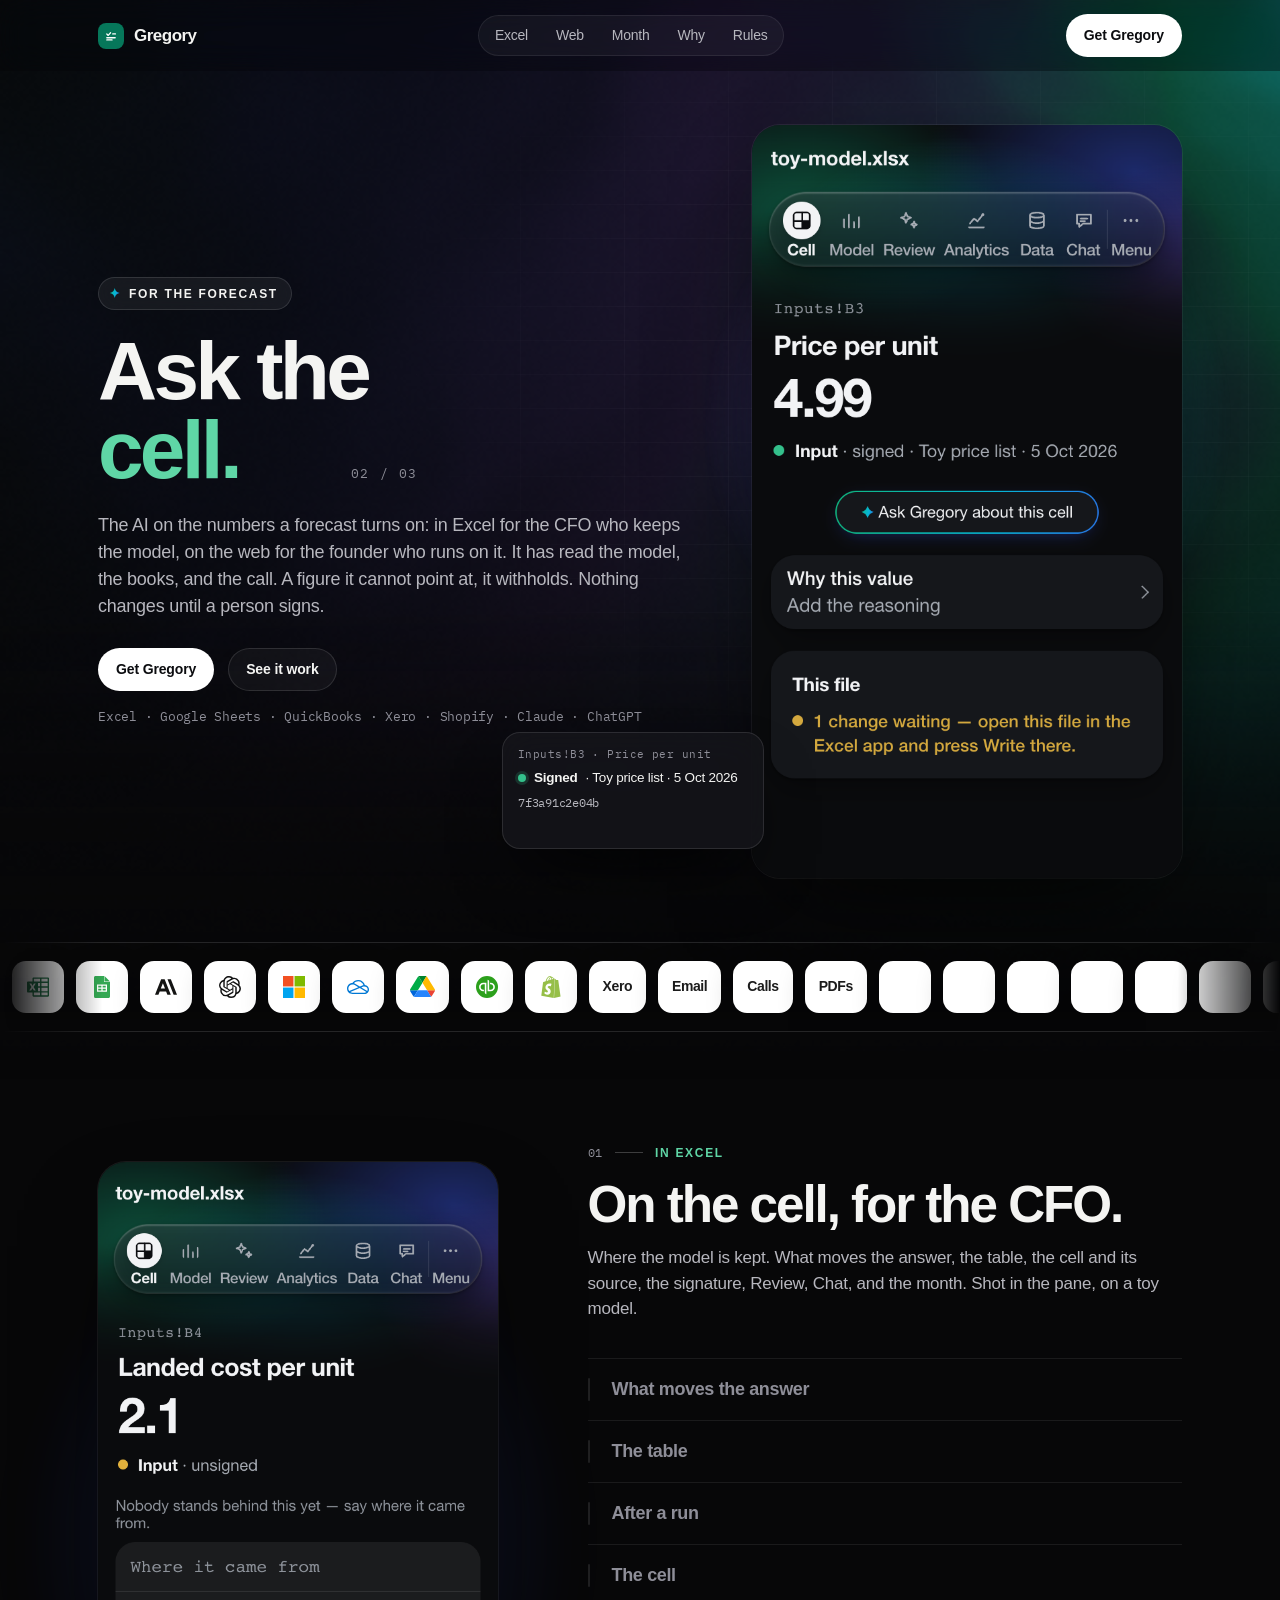
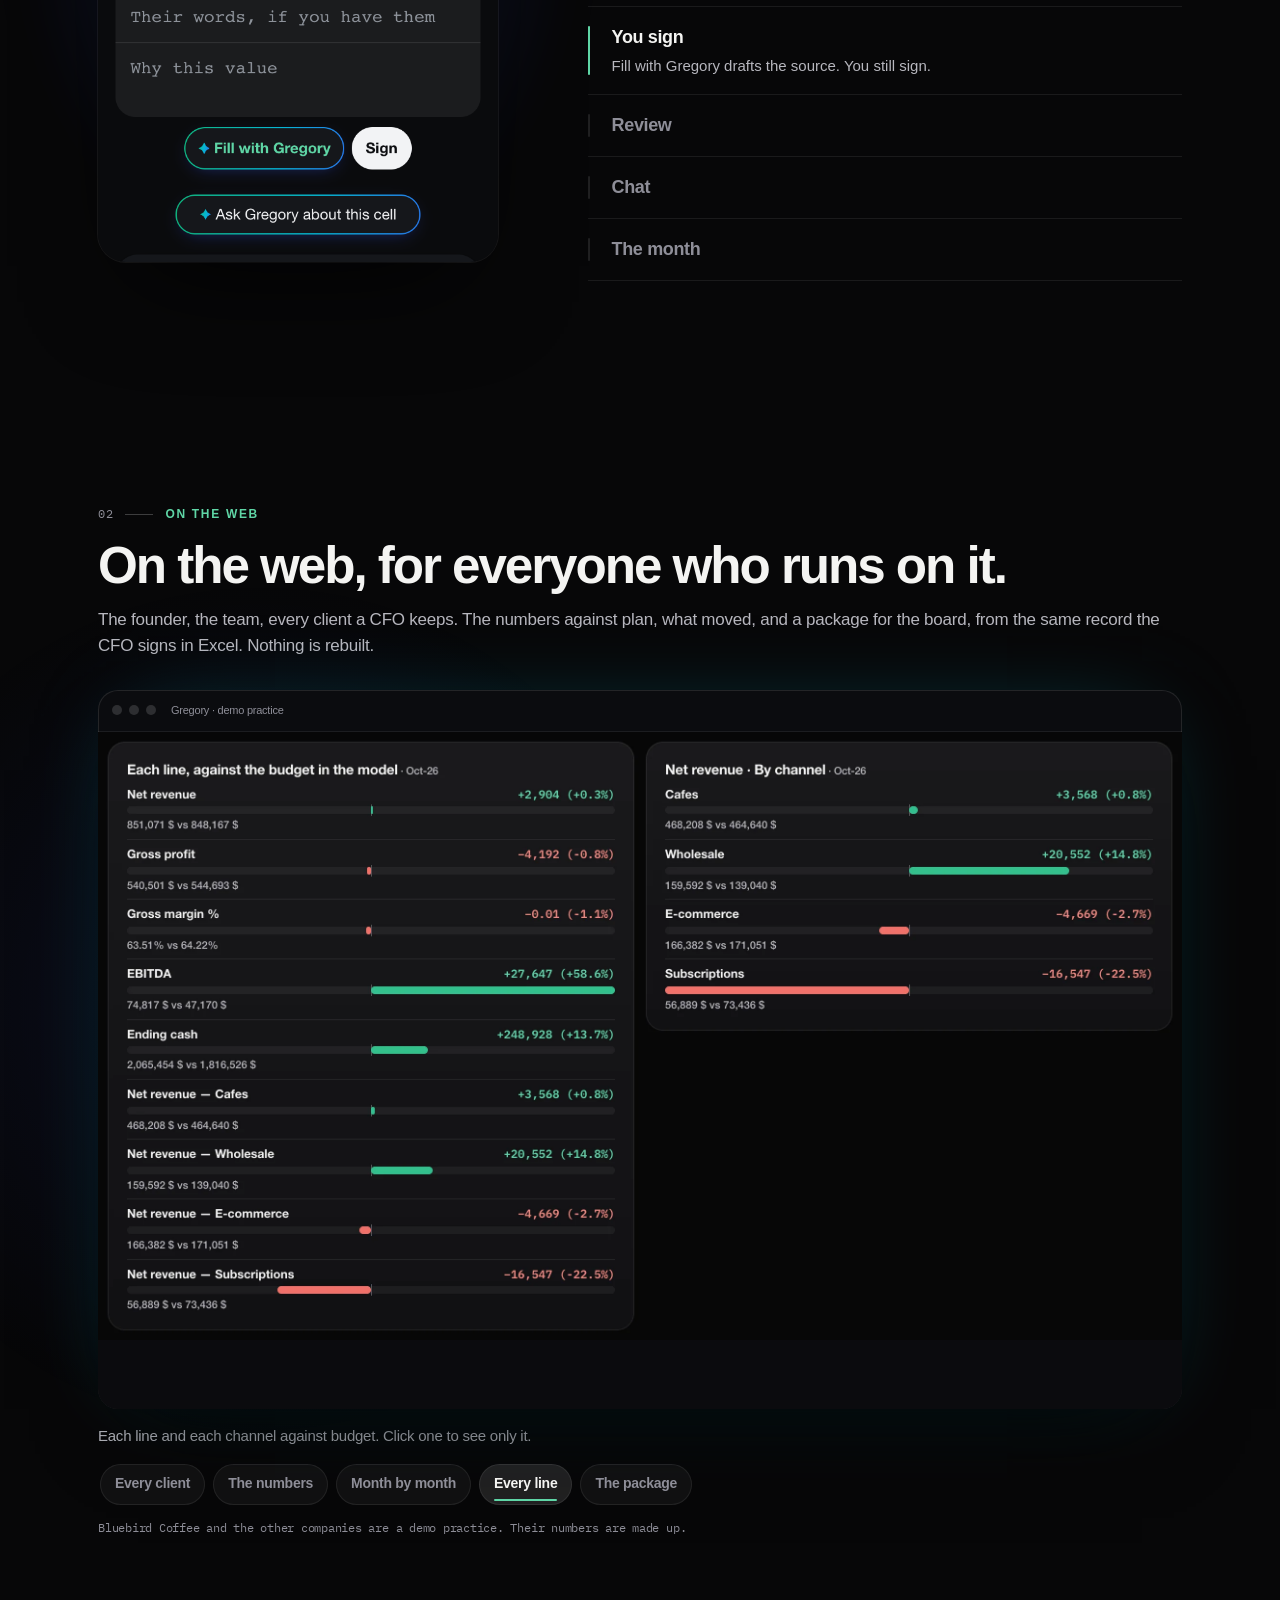
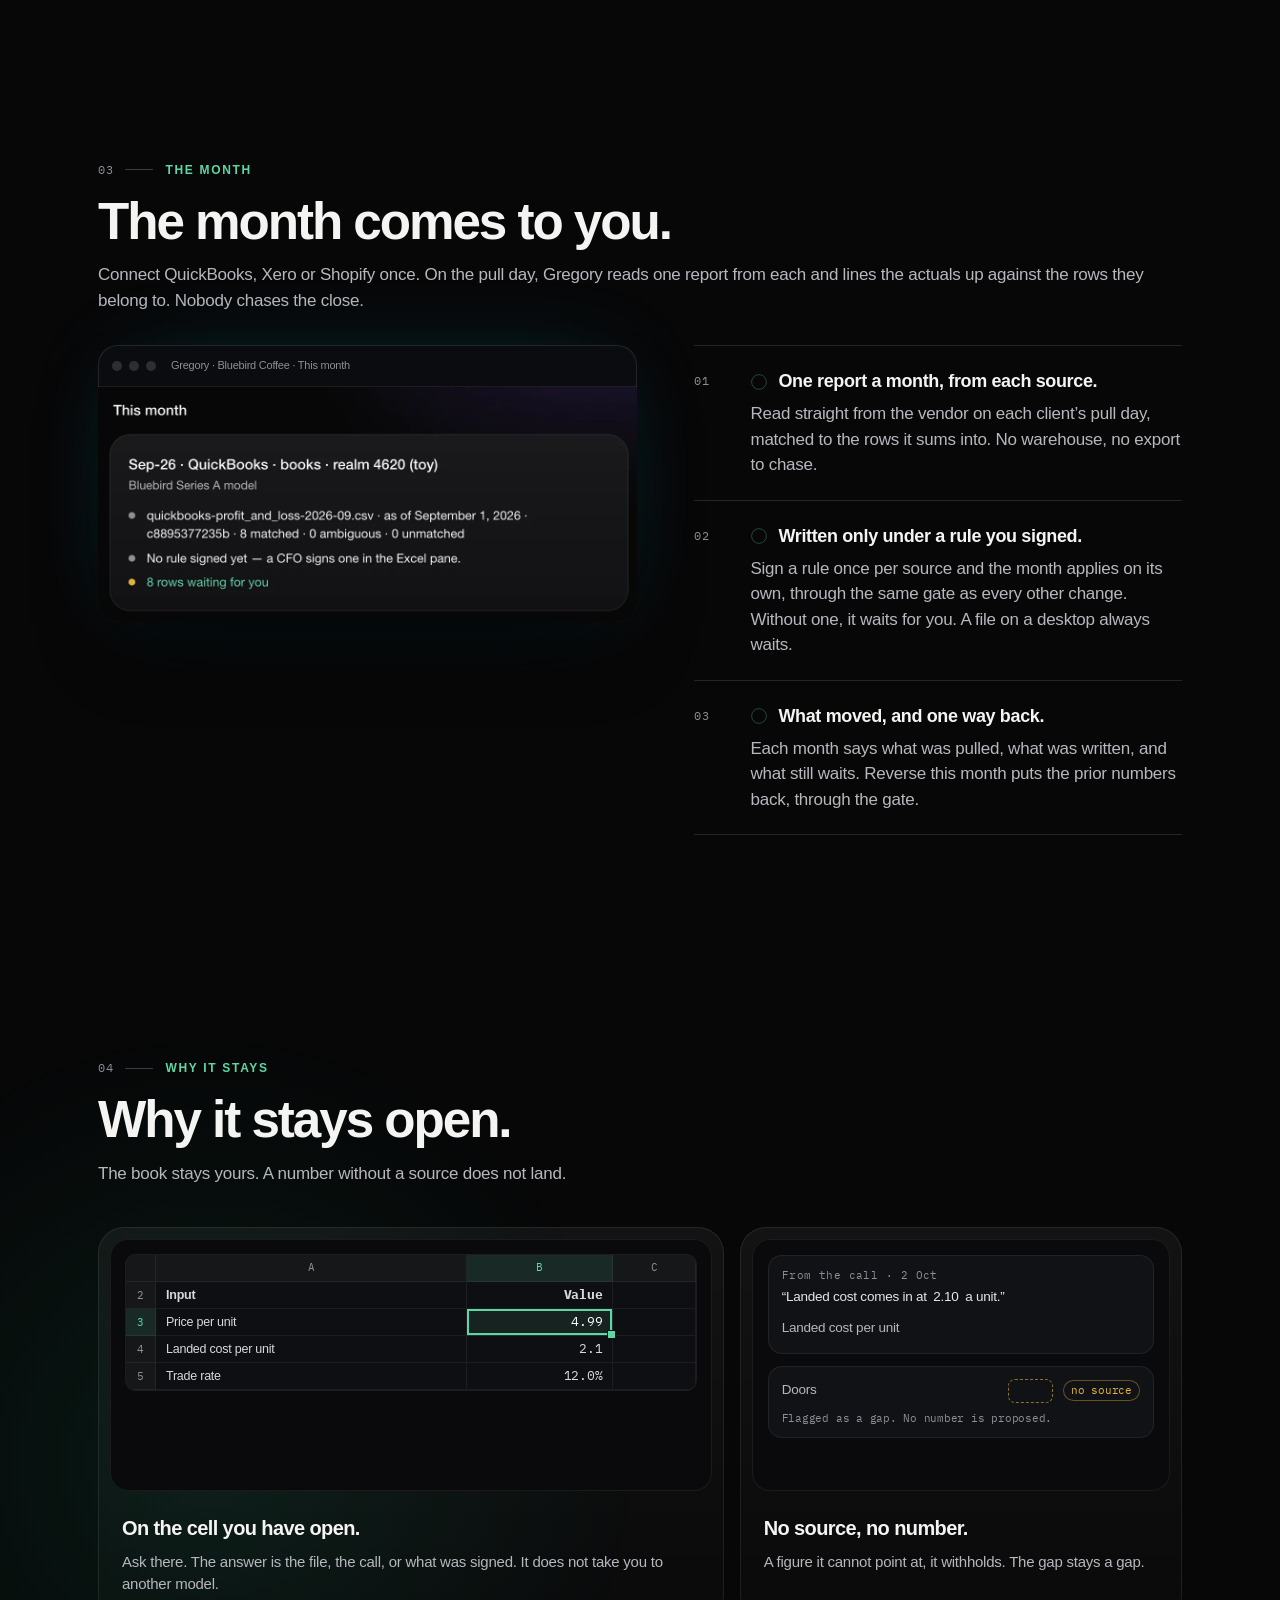
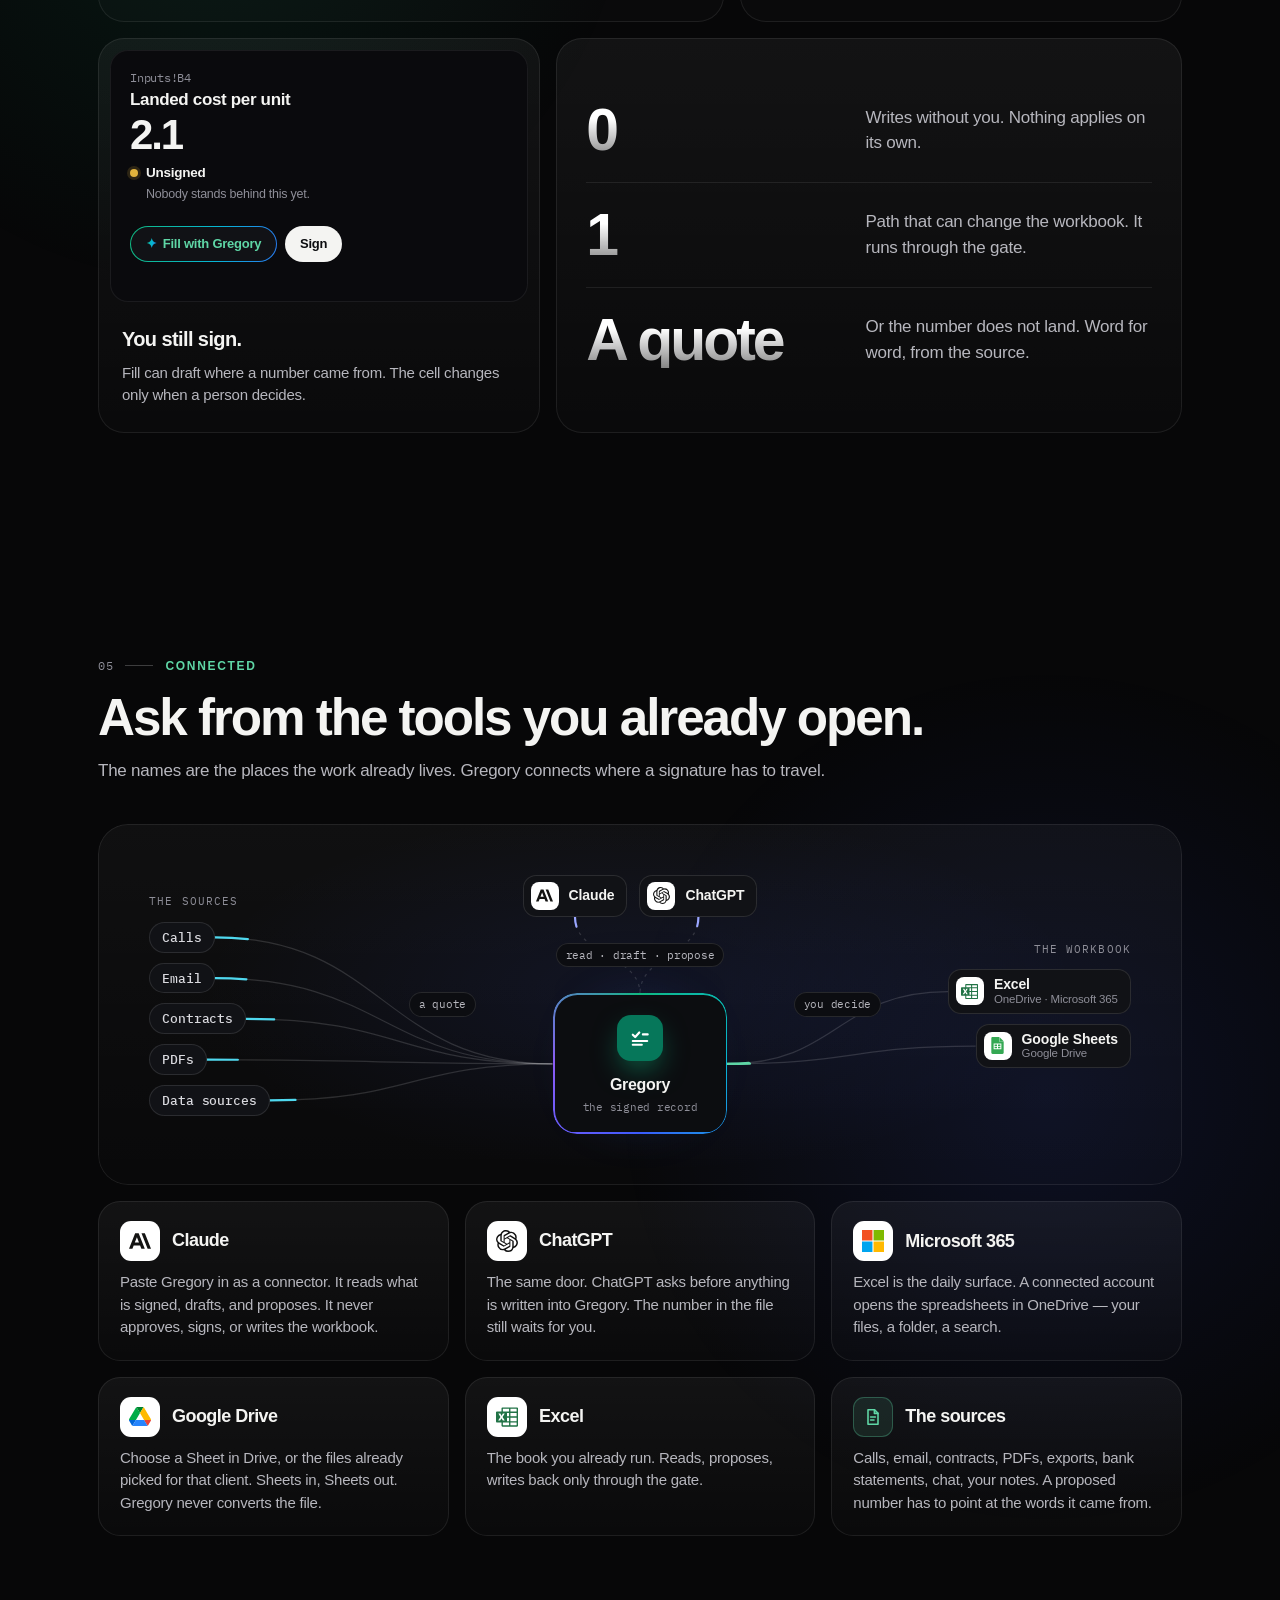
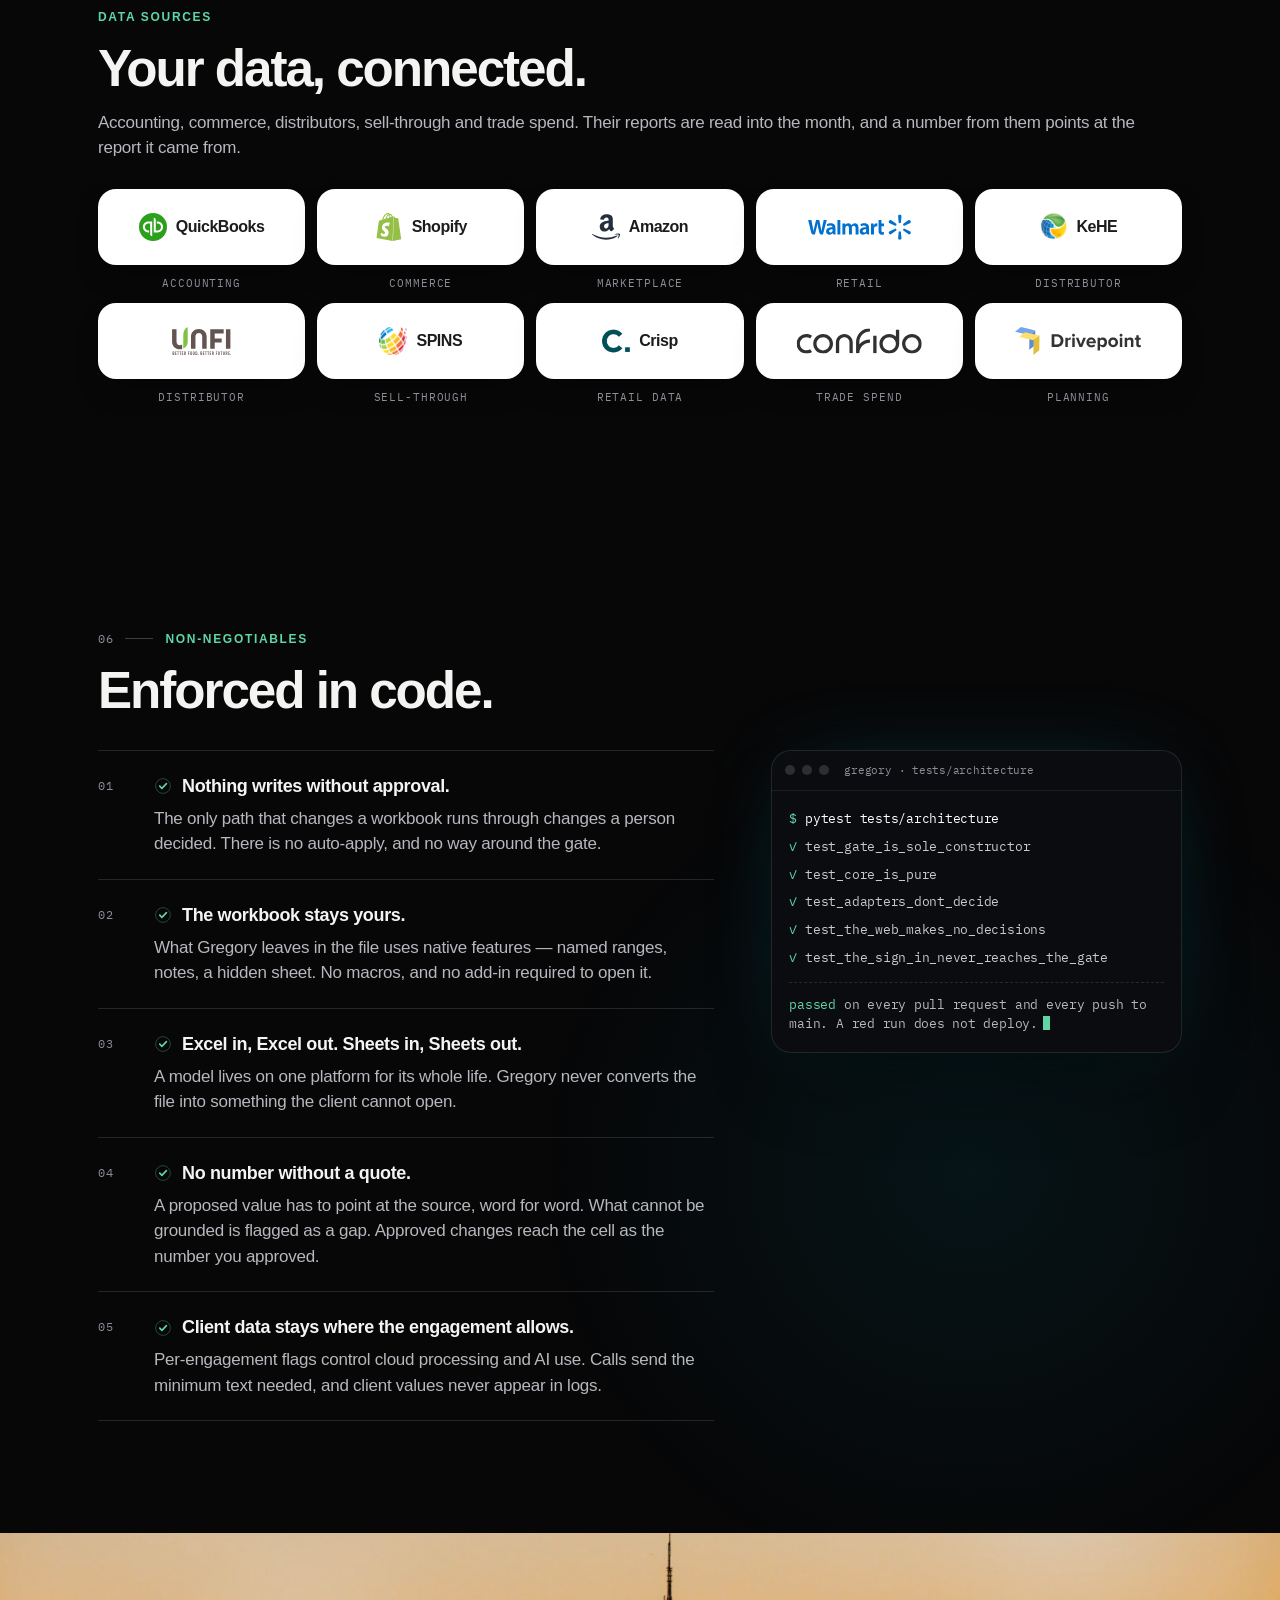
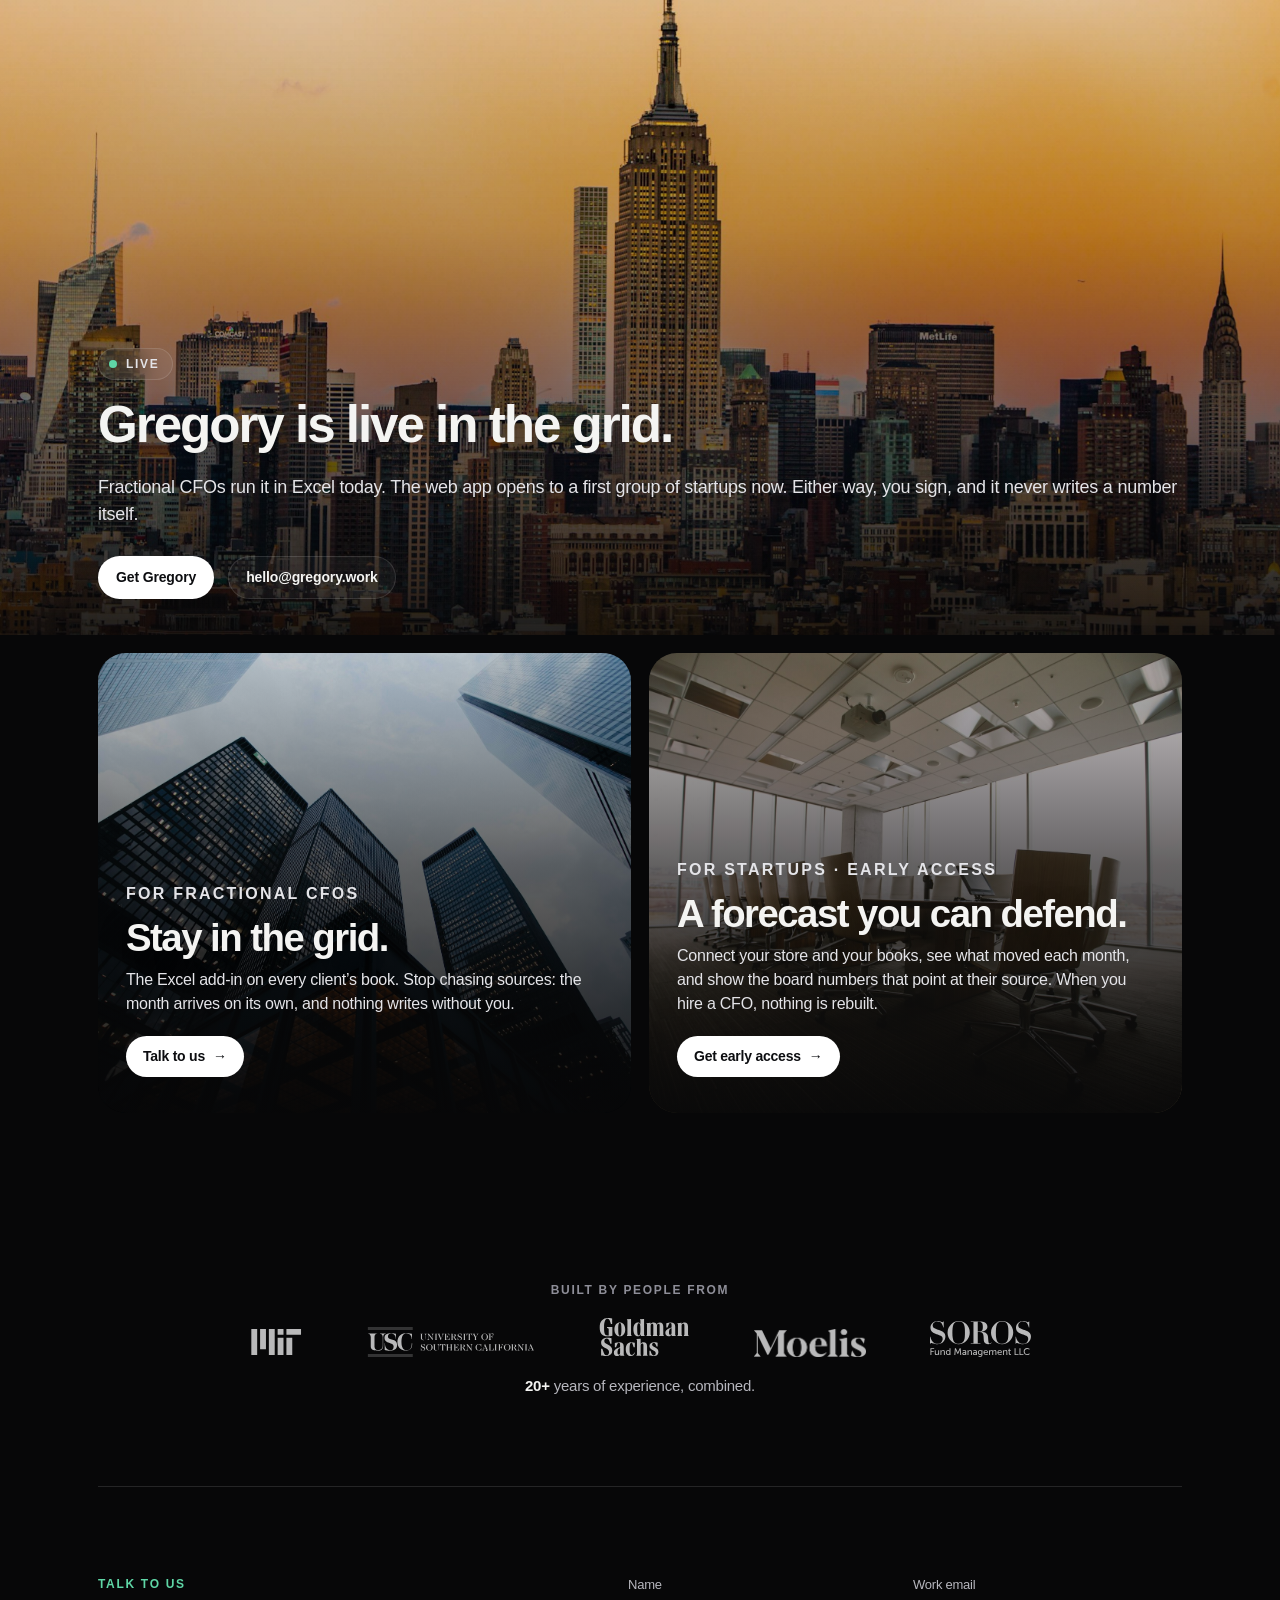
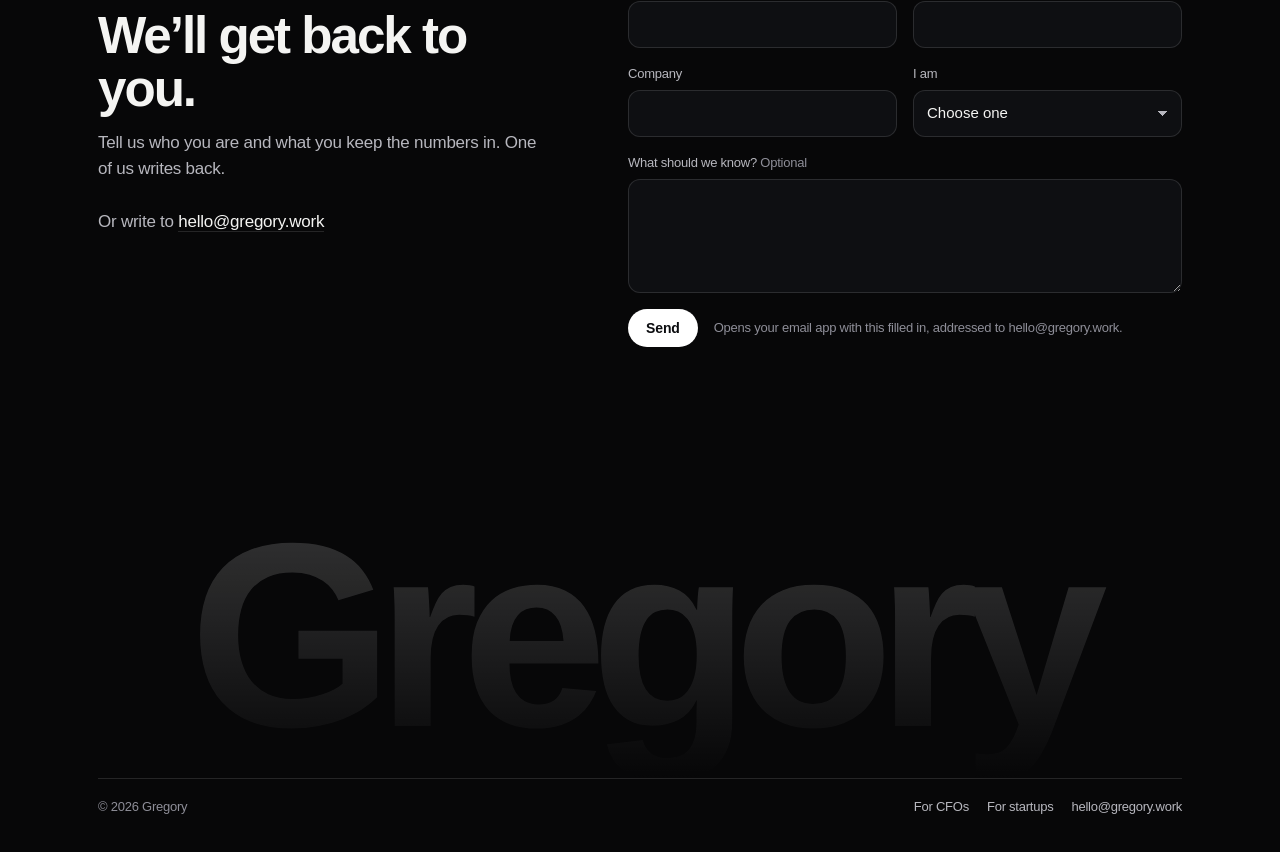
==== commit ba8a235b: "Fold the two doors into one page: the record in Excel for the CFO and on the web for the founder [sk" ====
--- a/index.html
+++ b/index.html
@@ -3,10 +3,10 @@
 <head>
 <meta charset="utf-8">
 <meta name="viewport" content="width=device-width, initial-scale=1">
-<title>Gregory — every number with its source</title>
-<meta name="description" content="Gregory is the AI on the numbers a forecast turns on. It has read the model, the books, and the call. A figure it cannot point at, it withholds. Nothing changes until a person signs. For fractional CFOs in Excel, and for startups on the web.">
-<meta property="og:title" content="Gregory — every number with its source">
-<meta property="og:description" content="Gregory is the AI on the numbers a forecast turns on. It has read the model, the books, and the call. A figure it cannot point at, it withholds. Nothing changes until a person signs. For fractional CFOs in Excel, and for startups on the web.">
+<title>Gregory — the AI on the numbers a forecast turns on</title>
+<meta name="description" content="Gregory is the AI on the numbers a forecast turns on: in Excel for the CFO who keeps the model, on the web for the founder who runs on it. It has read the model, the books, and the call. A figure it cannot point at, it withholds. Nothing changes until a person signs.">
+<meta property="og:title" content="Gregory — the AI on the numbers a forecast turns on">
+<meta property="og:description" content="Gregory is the AI on the numbers a forecast turns on: in Excel for the CFO who keeps the model, on the web for the founder who runs on it. It has read the model, the books, and the call. A figure it cannot point at, it withholds. Nothing changes until a person signs.">
 <meta property="og:url" content="https://gregory.work/">
 <meta property="og:type" content="website">
 <meta name="theme-color" content="#070708">
@@ -35,9 +35,11 @@
       Gregory
     </a>
     <nav class="links" aria-label="Sections">
-      <a href="/cfos/">For CFOs</a>
-      <a href="/startups/">For startups</a>
-      <a href="#record">The record</a>
+      <a href="#work">Excel</a>
+      <a href="#web">Web</a>
+      <a href="#month">Month</a>
+      <a href="#why">Why</a>
+      <a href="#rules">Rules</a>
     </nav>
     <a class="btn" href="#contact">Get Gregory</a>
   </div>
@@ -54,10 +56,10 @@
           <small class="cycle-index" id="cycle-index">01 / 03</small>
         </span>
       </h1>
-      <p class="lede">The AI on the numbers a forecast turns on. It has read the model, the books, and the call. A figure it cannot point at, it withholds. Nothing changes until a person signs.</p>
+      <p class="lede">The AI on the numbers a forecast turns on: in Excel for the CFO who keeps the model, on the web for the founder who runs on it. It has read the model, the books, and the call. A figure it cannot point at, it withholds. Nothing changes until a person signs.</p>
       <div class="actions">
-        <a class="btn" href="/cfos/">For CFOs</a>
-        <a class="btn ghost" href="/startups/">For startups</a>
+        <a class="btn" href="#contact">Get Gregory</a>
+        <a class="btn ghost" href="#work">See it work</a>
       </div>
       <p class="mono">Excel · Google Sheets · QuickBooks · Xero · Shopify · Claude · ChatGPT</p>
     </div>
@@ -89,34 +91,6 @@
       </div>
     </div>
   </div>
-  <section id="paths" class="paths">
-    <div class="wrap">
-      <p class="kicker reveal">Two ways in</p>
-      <h2 class="reveal" style="--d:1">One record. Two doors.</h2>
-      <div class="scene-pair">
-        <a class="scene reveal" href="/cfos/">
-          <img class="place" src="/media/places/tower.jpg" alt="">
-          <div class="scene-shade"></div>
-          <div class="scene-copy">
-            <p class="path-k">For fractional CFOs</p>
-            <h3>Stay in the grid.</h3>
-            <p>The Excel add-in, on every client’s book. Ask the cell, sign from it, and let the month’s actuals arrive on their own. Nothing writes without you.</p>
-            <span class="go">Gregory for CFOs <span aria-hidden="true">→</span></span>
-          </div>
-        </a>
-        <a class="scene reveal" style="--d:1" href="/startups/">
-          <img class="place" src="/media/places/board.jpg" alt="">
-          <div class="scene-shade"></div>
-          <div class="scene-copy">
-            <p class="path-k">For startups</p>
-            <h3>A forecast you can defend.</h3>
-            <p>Connect your store and your books. See what moved each month, ask in plain words, and show the board numbers that point at where they came from.</p>
-            <span class="go">Gregory for startups <span aria-hidden="true">→</span></span>
-          </div>
-        </a>
-      </div>
-    </div>
-  </section>
   <div class="marquee demo" aria-hidden="true">
     <div class="track" id="track">
       <span><img src="/media/logos/microsoftexcel.svg" alt="Excel"></span>
@@ -134,15 +108,247 @@
       <span class="word">PDFs</span>
     </div>
   </div>
-  <section id="record" class="glow">
-    <div class="wrap">
-      <p class="kicker reveal">Under both</p>
-      <h2 class="reveal" style="--d:1">Every number knows where it came from.</h2>
-      <p class="intro reveal" style="--d:2">Whichever door you use, Gregory keeps the same record: the value, the words or the report it came from, who signed it and when, and what it replaced.</p>
+  <section id="work">
+    <div class="wrap show">
+      <div class="show-stage reveal" style="--d:2">
+        <div class="show-shots" id="show-shots" role="tabpanel" aria-label="The Excel pane">
+          <img class="on" src="/media/model.png" alt="What moves the answer, with the drivers under Cash.">
+          <img src="/media/table.png" alt="A sensitivity table: opening cash against price per unit, Cash at every point, coloured by how far it moved." loading="lazy">
+          <img src="/media/run.png" alt="After a run in Excel: Cash at 68,582, up 3.8%, and the drivers ranked." loading="lazy">
+          <img src="/media/cell.png" alt="A signed cell, price per unit, with its source." loading="lazy">
+          <img src="/media/sign.png" alt="An unsigned cell, with Fill with Gregory and Sign." loading="lazy">
+          <img src="/media/review.png" alt="Review: one note from Gregory, and what is worth checking." loading="lazy">
+          <img src="/media/chat.png" alt="Chat about a finding: a question, Gregory's answer, the cell unchanged." loading="lazy">
+          <img src="/media/month.png" alt="The month in the pane: August from QuickBooks, the totals tie, the CFO's rule, Run the rule now and Revoke." loading="lazy">
+        </div>
+        <p class="show-cap" id="show-cap" aria-hidden="true">The inputs that move Cash, and how far.</p>
+      </div>
+      <div class="show-copy">
+        <p class="kicker reveal"><span class="ix">01</span>In Excel</p>
+        <h2 class="reveal" style="--d:1">On the cell, for the CFO.</h2>
+        <p class="intro reveal" style="--d:2">Where the model is kept. What moves the answer, the table, the cell and its source, the signature, Review, Chat, and the month. Shot in the pane, on a toy model.</p>
+        <div class="show-list reveal demo" style="--d:3" id="show-list" role="tablist" aria-label="Screens in the pane">
+          <button type="button" role="tab" aria-selected="true" class="on" aria-controls="show-shots"><span class="show-t">What moves the answer</span><span class="show-d"><span>The inputs that move Cash, and how far.</span></span><span class="show-bar" aria-hidden="true"></span></button>
+          <button type="button" role="tab" aria-selected="false" tabindex="-1" aria-controls="show-shots"><span class="show-t">The table</span><span class="show-d"><span>Opening cash against price. Cash at every point.</span></span><span class="show-bar" aria-hidden="true"></span></button>
+          <button type="button" role="tab" aria-selected="false" tabindex="-1" aria-controls="show-shots"><span class="show-t">After a run</span><span class="show-d"><span>Every driver put back. Cash moved 3.8%.</span></span><span class="show-bar" aria-hidden="true"></span></button>
+          <button type="button" role="tab" aria-selected="false" tabindex="-1" aria-controls="show-shots"><span class="show-t">The cell</span><span class="show-d"><span>Signed, with the source, and Ask Gregory.</span></span><span class="show-bar" aria-hidden="true"></span></button>
+          <button type="button" role="tab" aria-selected="false" tabindex="-1" aria-controls="show-shots"><span class="show-t">You sign</span><span class="show-d"><span>Fill with Gregory drafts the source. You still sign.</span></span><span class="show-bar" aria-hidden="true"></span></button>
+          <button type="button" role="tab" aria-selected="false" tabindex="-1" aria-controls="show-shots"><span class="show-t">Review</span><span class="show-d"><span>One note open. What is worth checking.</span></span><span class="show-bar" aria-hidden="true"></span></button>
+          <button type="button" role="tab" aria-selected="false" tabindex="-1" aria-controls="show-shots"><span class="show-t">Chat</span><span class="show-d"><span>Ask about the finding. The cell is not changed.</span></span><span class="show-bar" aria-hidden="true"></span></button>
+          <button type="button" role="tab" aria-selected="false" tabindex="-1" aria-controls="show-shots"><span class="show-t">The month</span><span class="show-d"><span>QuickBooks read, the totals tie, your rule ran.</span></span><span class="show-bar" aria-hidden="true"></span></button>
+        </div>
+      </div>
+    </div>
+  </section>
+  <section id="web" class="glow">
+    <div class="wrap">
+      <p class="kicker reveal"><span class="ix">02</span>On the web</p>
+      <h2 class="reveal" style="--d:1">On the web, for everyone who runs on it.</h2>
+      <p class="intro reveal" style="--d:2">The founder, the team, every client a CFO keeps. The numbers against plan, what moved, and a package for the board, from the same record the CFO signs in Excel. Nothing is rebuilt.</p>
+      <div class="webshow reveal demo" style="--d:3">
+        <figure class="term browser">
+          <div class="term-bar" aria-hidden="true"><i></i><i></i><i></i><span>Gregory · demo practice</span></div>
+          <div class="show-shots" id="web-shots" role="tabpanel" aria-label="The web app">
+          <img class="on" src="/media/web/companies.webp" alt="Companies: four demo companies, each with how much is signed and what waits.">
+          <img src="/media/web/dashboard.webp" alt="Analytics: net revenue, gross profit, margin, EBITDA and cash, each against the model’s budget." loading="lazy">
+          <img src="/media/web/budget.webp" alt="A heatmap of every output against budget month by month, and a waterfall from budget to actual by channel." loading="lazy">
+          <img src="/media/web/lines.webp" alt="Each line against the budget in the model, in dollars and percent, and net revenue by channel." loading="lazy">
+          <img src="/media/web/packages.webp" alt="A signed monthly package to investors: each output, its actual and forecast, and the signed inputs under it." loading="lazy">
+          </div>
+        </figure>
+        <p class="show-cap" aria-hidden="true"></p>
+        <div class="show-list" role="tablist" aria-label="Screens in the web app">
+          <button type="button" role="tab" aria-selected="true" class="on" aria-controls="web-shots"><span class="show-t">Every client</span><span class="show-d"><span>A practice at a glance: each company, what is signed, and what waits.</span></span><span class="show-bar" aria-hidden="true"></span></button>
+          <button type="button" role="tab" aria-selected="false" tabindex="-1" aria-controls="web-shots"><span class="show-t">The numbers</span><span class="show-d"><span>Each output against the budget in the model, with its trend.</span></span><span class="show-bar" aria-hidden="true"></span></button>
+          <button type="button" role="tab" aria-selected="false" tabindex="-1" aria-controls="web-shots"><span class="show-t">Month by month</span><span class="show-d"><span>Better or worse than budget, every month, and where the gap came from.</span></span><span class="show-bar" aria-hidden="true"></span></button>
+          <button type="button" role="tab" aria-selected="false" tabindex="-1" aria-controls="web-shots"><span class="show-t">Every line</span><span class="show-d"><span>Each line and each channel against budget. Click one to see only it.</span></span><span class="show-bar" aria-hidden="true"></span></button>
+          <button type="button" role="tab" aria-selected="false" tabindex="-1" aria-controls="web-shots"><span class="show-t">The package</span><span class="show-d"><span>A signed package for the board, and what each number rests on.</span></span><span class="show-bar" aria-hidden="true"></span></button>
+        </div>
+      </div>
+      <p class="shot-note">Bluebird Coffee and the other companies are a demo practice. Their numbers are made up.</p>
+    </div>
+  </section>
+  <section id="month">
+    <div class="wrap">
+      <p class="kicker reveal"><span class="ix">03</span>The month</p>
+      <h2 class="reveal" style="--d:1">The month comes to you.</h2>
+      <p class="intro reveal" style="--d:2">Connect QuickBooks, Xero or Shopify once. On the pull day, Gregory reads one report from each and lines the actuals up against the rows they belong to. Nobody chases the close.</p>
+      <div class="month-wrap">
+        <figure class="term browser reveal" style="--d:2">
+          <div class="term-bar" aria-hidden="true"><i></i><i></i><i></i><span>Gregory · Bluebird Coffee · This month</span></div>
+          <img src="/media/web/month.webp" width="1130" height="494" loading="lazy" alt="This month: the QuickBooks pull for September, eight lines matched, none ambiguous, eight rows waiting.">
+        </figure>
+        <div class="reveal" style="--d:3">
+          <article class="rule"><span class="rule-n">01</span><h3><svg class="ck" viewBox="0 0 20 20" width="18" height="18" aria-hidden="true"><circle cx="10" cy="10" r="8.2" fill="none" stroke="currentColor" stroke-opacity=".35"/><path d="M6.4 10.2 8.8 12.6 13.8 7.4" fill="none" stroke="currentColor" stroke-width="1.8" stroke-linecap="round" stroke-linejoin="round"/></svg>One report a month, from each source.</h3><p>Read straight from the vendor on each client’s pull day, matched to the rows it sums into. No warehouse, no export to chase.</p></article>
+          <article class="rule"><span class="rule-n">02</span><h3><svg class="ck" viewBox="0 0 20 20" width="18" height="18" aria-hidden="true"><circle cx="10" cy="10" r="8.2" fill="none" stroke="currentColor" stroke-opacity=".35"/><path d="M6.4 10.2 8.8 12.6 13.8 7.4" fill="none" stroke="currentColor" stroke-width="1.8" stroke-linecap="round" stroke-linejoin="round"/></svg>Written only under a rule you signed.</h3><p>Sign a rule once per source and the month applies on its own, through the same gate as every other change. Without one, it waits for you. A file on a desktop always waits.</p></article>
+          <article class="rule"><span class="rule-n">03</span><h3><svg class="ck" viewBox="0 0 20 20" width="18" height="18" aria-hidden="true"><circle cx="10" cy="10" r="8.2" fill="none" stroke="currentColor" stroke-opacity=".35"/><path d="M6.4 10.2 8.8 12.6 13.8 7.4" fill="none" stroke="currentColor" stroke-width="1.8" stroke-linecap="round" stroke-linejoin="round"/></svg>What moved, and one way back.</h3><p>Each month says what was pulled, what was written, and what still waits. Reverse this month puts the prior numbers back, through the gate.</p></article>
+        </div>
+      </div>
+    </div>
+  </section>
+  <section id="why" class="glow">
+    <div class="wrap">
+      <p class="kicker reveal"><span class="ix">04</span>Why it stays</p>
+      <h2 class="reveal" style="--d:1">Why it stays open.</h2>
+      <p class="intro reveal" style="--d:2">The book stays yours. A number without a source does not land.</p>
+      <div class="bento">
+        <article class="tile w7 reveal">
+          <div class="viz viz-sheet demo" aria-hidden="true">
+            <div class="sheet">
+              <div class="r h"><span></span><span>A</span><span class="on">B</span><span>C</span></div>
+              <div class="r"><span>2</span><span class="t">Input</span><span class="t n">Value</span><span></span></div>
+              <div class="r cur"><span>3</span><span>Price per unit</span><span class="n sel">4.99</span><span></span></div>
+              <div class="r"><span>4</span><span>Landed cost per unit</span><span class="n">2.1</span><span></span></div>
+              <div class="r"><span>5</span><span>Trade rate</span><span class="n">12.0%</span><span></span></div>
+            </div>
+            <div class="bubble q"><span class="spark">✦</span><span class="typed">Why 4.99?</span></div>
+            <div class="bubble a">The toy price list.<span class="sig"><span class="dot ok"></span>Signed 2 Oct</span></div>
+          </div>
+          <h3>On the cell you have open.</h3>
+          <p>Ask there. The answer is the file, the call, or what was signed. It does not take you to another model.</p>
+        </article>
+        <article class="tile w5 reveal" style="--d:1">
+          <div class="viz viz-quote demo" aria-hidden="true">
+            <div class="prop">
+              <div class="prop-k">From the call · 2 Oct</div>
+              <div class="prop-q">“Landed cost comes in at <mark>2.10</mark> a unit.”</div>
+              <div class="prop-line"><span>Landed cost per unit</span><b class="val got">2.1</b><span class="tag ok">quoted</span></div>
+            </div>
+            <div class="prop gap">
+              <div class="prop-line"><span>Doors</span><b class="val none"></b><span class="tag wait">no source</span></div>
+              <div class="prop-note">Flagged as a gap. No number is proposed.</div>
+            </div>
+          </div>
+          <h3>No source, no number.</h3>
+          <p>A figure it cannot point at, it withholds. The gap stays a gap.</p>
+        </article>
+        <article class="tile w5 reveal">
+          <div class="viz viz-sign demo" aria-hidden="true">
+            <div class="vs-addr">Inputs!B4</div>
+            <div class="vs-name">Landed cost per unit</div>
+            <div class="vs-num">2.1</div>
+            <div class="status">
+              <span class="st un"><span class="st-l"><span class="dot wait"></span><b>Unsigned</b></span><span class="st-s">Nobody stands behind this yet.</span></span>
+              <span class="st ok"><span class="st-l"><span class="dot ok"></span><b>Signed</b> · From the call · 2 Oct 2026</span><span class="st-s"><code>c41e08b97d25</code></span></span>
+            </div>
+            <div class="acts">
+              <span class="pill fill"><span class="spark">✦</span>Fill with Gregory</span>
+              <span class="pill sign">Sign<svg class="cursor" viewBox="0 0 24 24"><path d="M5 3l14 8-6.2 1.6L10 19z" fill="#fff" stroke="#0c0d10" stroke-width="1.4" stroke-linejoin="round"/></svg></span>
+            </div>
+          </div>
+          <h3>You still sign.</h3>
+          <p>Fill can draft where a number came from. The cell changes only when a person decides.</p>
+        </article>
+        <div class="tile w7 scores reveal" style="--d:1">
+          <div><strong>0</strong><span>Writes without you. Nothing applies on its own.</span></div>
+          <div><strong>1</strong><span>Path that can change the workbook. It runs through the gate.</span></div>
+          <div><strong>A quote</strong><span>Or the number does not land. Word for word, from the source.</span></div>
+        </div>
+      </div>
+    </div>
+  </section>
+  <section id="connect" class="glow">
+    <div class="wrap">
+      <p class="kicker reveal"><span class="ix">05</span>Connected</p>
+      <h2 class="reveal" style="--d:1">Ask from the tools you already open.</h2>
+      <p class="intro reveal" style="--d:2">The names are the places the work already lives. Gregory connects where a signature has to travel.</p>
+      <div class="flow reveal demo" id="flow" aria-hidden="true">
+        <svg class="flow-svg" id="flow-svg"></svg>
+        <div class="flow-col flow-in">
+          <p class="flow-cap">The sources</p>
+          <span class="node src" data-node="src">Calls</span>
+          <span class="node src" data-node="src">Email</span>
+          <span class="node src" data-node="src">Contracts</span>
+          <span class="node src" data-node="src">PDFs</span>
+          <span class="node src" data-node="src">Data sources</span>
+        </div>
+        <span class="flow-tag tag-in">a quote</span>
+        <div class="flow-mid">
+          <span class="node ai ai1" data-node="claude"><span class="lg"><img src="/media/logos/anthropic.svg" alt=""></span><span class="nm">Claude</span></span>
+          <span class="node ai ai2" data-node="chatgpt"><span class="lg"><img src="/media/logos/openai.svg" alt=""></span><span class="nm">ChatGPT</span></span>
+          <span class="flow-tag tag-ai">read · draft · propose</span>
+          <div class="gate" data-node="gate">
+            <span class="mark"><svg width="24" height="24" viewBox="0 0 20 20" fill="none" stroke="currentColor" stroke-width="1.8" stroke-linecap="round" stroke-linejoin="round"><path d="M4 7.2 6 9.2l3.4-3.8"/><path d="M12.4 7h4M4 12.5h12M4 15.6h7.5"/></svg></span>
+            <b>Gregory</b>
+            <small>the signed record</small>
+          </div>
+        </div>
+        <span class="flow-tag tag-out">you decide</span>
+        <div class="flow-col flow-out">
+          <p class="flow-cap">The workbook</p>
+          <span class="node book" data-node="excel"><span class="lg"><img src="/media/logos/microsoftexcel.svg" alt=""></span><span class="nt">Excel<small>OneDrive · Microsoft 365</small></span></span>
+          <span class="node book" data-node="sheets"><span class="lg"><img src="/media/logos/googlesheets.svg" alt=""></span><span class="nt">Google Sheets<small>Google Drive</small></span></span>
+        </div>
+      </div>
       <div class="connects">
-        <article class="reveal"><div class="head"><div class="logo glyph"><svg viewBox="0 0 20 20" width="20" height="20" fill="none" stroke="currentColor" stroke-width="1.6" stroke-linecap="round" stroke-linejoin="round" aria-hidden="true"><path d="M5 4.5h10M5 8.5h10M5 12.5h6"/><path d="M13 13.5l1.6 1.6 2.9-3.1"/></svg></div><h3>A source on every number.</h3></div><p>A proposed figure points at the call, the email, or the report it came from, word for word. What cannot be grounded stays a gap.</p></article>
-        <article class="reveal" style="--d:1"><div class="head"><div class="logo glyph"><svg viewBox="0 0 20 20" width="20" height="20" fill="none" stroke="currentColor" stroke-width="1.6" stroke-linecap="round" stroke-linejoin="round" aria-hidden="true"><path d="M3.5 14.5c2.2-.3 3.4-4.9 5-4.9 1.4 0 .4 3.6 1.9 3.6 1.2 0 1.8-2 3-2 .9 0 1.1 1.2 2.6 1.3"/><path d="M3.5 17h13"/></svg></div><h3>Nothing changes without you.</h3></div><p>One path can change a forecast, and it runs through changes a person decided. The tests that hold it run on every change to Gregory.</p></article>
-        <article class="reveal" style="--d:2"><div class="head"><div class="logo glyph"><svg viewBox="0 0 20 20" width="20" height="20" fill="none" stroke="currentColor" stroke-width="1.6" stroke-linecap="round" stroke-linejoin="round" aria-hidden="true"><path d="M5.5 2.8h6l3 3v11.4h-9z"/><path d="M11.5 2.8v3h3M8 10.5h4.5M8 13.5h4.5"/></svg></div><h3>The file stays yours.</h3></div><p>Excel in, Excel out. Sheets in, Sheets out. No macros, and no add-in needed to open it.</p></article>
+        <article class="reveal" data-node="claude">
+          <div class="head"><div class="logo"><img src="/media/logos/anthropic.svg" alt=""></div><h3>Claude</h3></div>
+          <p>Paste Gregory in as a connector. It reads what is signed, drafts, and proposes. It never approves, signs, or writes the workbook.</p>
+        </article>
+        <article class="reveal" style="--d:1" data-node="chatgpt">
+          <div class="head"><div class="logo"><img src="/media/logos/openai.svg" alt=""></div><h3>ChatGPT</h3></div>
+          <p>The same door. ChatGPT asks before anything is written into Gregory. The number in the file still waits for you.</p>
+        </article>
+        <article class="reveal" style="--d:2" data-node="excel">
+          <div class="head"><div class="logo"><img src="/media/logos/microsoft.svg" alt=""></div><h3>Microsoft 365</h3></div>
+          <p>Excel is the daily surface. A connected account opens the spreadsheets in OneDrive — your files, a folder, a search.</p>
+        </article>
+        <article class="reveal" data-node="sheets">
+          <div class="head"><div class="logo"><img src="/media/logos/googledrive-color.svg" alt=""></div><h3>Google Drive</h3></div>
+          <p>Choose a Sheet in Drive, or the files already picked for that client. Sheets in, Sheets out. Gregory never converts the file.</p>
+        </article>
+        <article class="reveal" style="--d:1" data-node="excel">
+          <div class="head"><div class="logo"><img src="/media/logos/microsoftexcel.svg" alt=""></div><h3>Excel</h3></div>
+          <p>The book you already run. Reads, proposes, writes back only through the gate.</p>
+        </article>
+        <article class="reveal" style="--d:2" data-node="src">
+          <div class="head"><div class="logo glyph" aria-hidden="true"><svg viewBox="0 0 20 20" width="20" height="20" fill="none" stroke="currentColor" stroke-width="1.6" stroke-linecap="round" stroke-linejoin="round"><path d="M5 2.8h6.6L15 6.2v11H5z"/><path d="M11.4 2.8v3.6H15M7.6 10h4.8M7.6 13h3.4"/></svg></div><h3>The sources</h3></div>
+          <p>Calls, email, contracts, PDFs, exports, bank statements, chat, your notes. A proposed number has to point at the words it came from.</p>
+        </article>
+      </div>
+      <div class="data">
+        <p class="kicker reveal">Data sources</p>
+        <h2 class="reveal" style="--d:1">Your data, connected.</h2>
+        <p class="intro reveal" style="--d:2">Accounting, commerce, distributors, sell-through and trade spend. Their reports are read into the month, and a number from them points at the report it came from.</p>
+        <ul class="data-grid reveal" style="--d:3">
+          <li><span class="data-logo"><img src="/media/logos/quickbooks.svg" alt=""><b>QuickBooks</b></span><span class="data-k">Accounting</span></li>
+          <li><span class="data-logo"><img src="/media/logos/shopify.svg" alt=""><b>Shopify</b></span><span class="data-k">Commerce</span></li>
+          <li><span class="data-logo"><img src="/media/logos/amazon.svg" alt=""><b>Amazon</b></span><span class="data-k">Marketplace</span></li>
+          <li><span class="data-logo"><img src="/media/logos/walmart.svg" alt="Walmart"></span><span class="data-k">Retail</span></li>
+          <li><span class="data-logo"><img src="/media/logos/kehe.png" alt=""><b>KeHE</b></span><span class="data-k">Distributor</span></li>
+          <li><span class="data-logo"><img src="/media/logos/unfi.svg" alt="UNFI"></span><span class="data-k">Distributor</span></li>
+          <li><span class="data-logo"><img src="/media/logos/spins.png" alt=""><b>SPINS</b></span><span class="data-k">Sell-through</span></li>
+          <li><span class="data-logo"><img src="/media/logos/crisp.png" alt=""><b>Crisp</b></span><span class="data-k">Retail data</span></li>
+          <li><span class="data-logo"><img src="/media/logos/confido-on-light.svg" alt="Confido"></span><span class="data-k">Trade spend</span></li>
+          <li><span class="data-logo"><img src="/media/logos/drivepoint.svg" alt="Drivepoint"></span><span class="data-k">Planning</span></li>
+        </ul>
+      </div>
+    </div>
+  </section>
+  <section id="rules" class="glow">
+    <div class="wrap">
+      <p class="kicker reveal"><span class="ix">06</span>Non-negotiables</p>
+      <h2 class="reveal" style="--d:1">Enforced in code.</h2>
+      <div class="rules-wrap">
+        <div class="rules">
+          <article class="rule reveal"><span class="rule-n">01</span><h3><svg class="ck" viewBox="0 0 20 20" width="18" height="18" aria-hidden="true"><circle cx="10" cy="10" r="8.2" fill="none" stroke="currentColor" stroke-opacity=".35"/><path d="M6.4 10.2 8.8 12.6 13.8 7.4" fill="none" stroke="currentColor" stroke-width="1.8" stroke-linecap="round" stroke-linejoin="round"/></svg>Nothing writes without approval.</h3><p>The only path that changes a workbook runs through changes a person decided. There is no auto-apply, and no way around the gate.</p></article>
+          <article class="rule reveal" style="--d:1"><span class="rule-n">02</span><h3><svg class="ck" viewBox="0 0 20 20" width="18" height="18" aria-hidden="true"><circle cx="10" cy="10" r="8.2" fill="none" stroke="currentColor" stroke-opacity=".35"/><path d="M6.4 10.2 8.8 12.6 13.8 7.4" fill="none" stroke="currentColor" stroke-width="1.8" stroke-linecap="round" stroke-linejoin="round"/></svg>The workbook stays yours.</h3><p>What Gregory leaves in the file uses native features — named ranges, notes, a hidden sheet. No macros, and no add-in required to open it.</p></article>
+          <article class="rule reveal" style="--d:2"><span class="rule-n">03</span><h3><svg class="ck" viewBox="0 0 20 20" width="18" height="18" aria-hidden="true"><circle cx="10" cy="10" r="8.2" fill="none" stroke="currentColor" stroke-opacity=".35"/><path d="M6.4 10.2 8.8 12.6 13.8 7.4" fill="none" stroke="currentColor" stroke-width="1.8" stroke-linecap="round" stroke-linejoin="round"/></svg>Excel in, Excel out. Sheets in, Sheets out.</h3><p>A model lives on one platform for its whole life. Gregory never converts the file into something the client cannot open.</p></article>
+          <article class="rule reveal" style="--d:3"><span class="rule-n">04</span><h3><svg class="ck" viewBox="0 0 20 20" width="18" height="18" aria-hidden="true"><circle cx="10" cy="10" r="8.2" fill="none" stroke="currentColor" stroke-opacity=".35"/><path d="M6.4 10.2 8.8 12.6 13.8 7.4" fill="none" stroke="currentColor" stroke-width="1.8" stroke-linecap="round" stroke-linejoin="round"/></svg>No number without a quote.</h3><p>A proposed value has to point at the source, word for word. What cannot be grounded is flagged as a gap. Approved changes reach the cell as the number you approved.</p></article>
+          <article class="rule reveal" style="--d:4"><span class="rule-n">05</span><h3><svg class="ck" viewBox="0 0 20 20" width="18" height="18" aria-hidden="true"><circle cx="10" cy="10" r="8.2" fill="none" stroke="currentColor" stroke-opacity=".35"/><path d="M6.4 10.2 8.8 12.6 13.8 7.4" fill="none" stroke="currentColor" stroke-width="1.8" stroke-linecap="round" stroke-linejoin="round"/></svg>Client data stays where the engagement allows.</h3><p>Per-engagement flags control cloud processing and AI use. Calls send the minimum text needed, and client values never appear in logs.</p></article>
+        </div>
+        <figure class="term reveal" style="--d:2">
+          <div class="term-bar" aria-hidden="true"><i></i><i></i><i></i><span>gregory · tests/architecture</span></div>
+          <div class="term-body">
+            <p class="tl cmd"><span class="pr" aria-hidden="true">$</span><span class="typed">pytest tests/architecture</span></p>
+            <p class="tl" style="--i:0"><span class="ok" aria-hidden="true">✓</span>test_gate_is_sole_constructor</p>
+            <p class="tl" style="--i:1"><span class="ok" aria-hidden="true">✓</span>test_core_is_pure</p>
+            <p class="tl" style="--i:2"><span class="ok" aria-hidden="true">✓</span>test_adapters_dont_decide</p>
+            <p class="tl" style="--i:3"><span class="ok" aria-hidden="true">✓</span>test_the_web_makes_no_decisions</p>
+            <p class="tl" style="--i:4"><span class="ok" aria-hidden="true">✓</span>test_the_sign_in_never_reaches_the_gate</p>
+            <p class="tl sum" style="--i:5"><span class="ok">passed</span>on every pull request and every push to main. A red run does not deploy.<span class="caret" aria-hidden="true"></span></p>
+          </div>
+        </figure>
       </div>
     </div>
   </section>
@@ -154,25 +360,47 @@
       <div class="scene-copy">
         <p class="badge reveal"><span class="live-dot" aria-hidden="true"></span>Live</p>
         <h2 class="reveal" style="--d:1">Gregory is live in the grid.</h2>
-        <p class="lede reveal" style="--d:2">Fractional CFOs run it in Excel today. The web app for startups opens to a first group now. Either way, you sign, and it never writes a number itself.</p>
+        <p class="lede reveal" style="--d:2">Fractional CFOs run it in Excel today. The web app opens to a first group of startups now. Either way, you sign, and it never writes a number itself.</p>
         <div class="actions reveal" style="--d:3">
-          <a class="btn" href="/cfos/">For CFOs</a>
-          <a class="btn ghost" href="/startups/">For startups</a>
+          <a class="btn" href="#contact">Get Gregory</a>
+          <a class="btn ghost" href="mailto:hello@gregory.work">hello@gregory.work</a>
         </div>
       </div>
       </div>
     </article>
+    <div class="wrap scene-pair doors">
+      <a class="scene reveal" id="for-cfos" href="#contact" data-role="cfo">
+        <img class="place" src="/media/places/tower.jpg" alt="" loading="lazy">
+        <div class="scene-shade"></div>
+        <div class="scene-copy">
+          <p class="path-k">For fractional CFOs</p>
+          <h3>Stay in the grid.</h3>
+          <p>The Excel add-in on every client’s book. Stop chasing sources: the month arrives on its own, and nothing writes without you.</p>
+          <span class="go">Talk to us <span aria-hidden="true">→</span></span>
+        </div>
+      </a>
+      <a class="scene reveal" style="--d:1" id="for-startups" href="#contact" data-role="startup">
+        <img class="place" src="/media/places/board.jpg" alt="" loading="lazy">
+        <div class="scene-shade"></div>
+        <div class="scene-copy">
+          <p class="path-k">For startups · Early access</p>
+          <h3>A forecast you can defend.</h3>
+          <p>Connect your store and your books, see what moved each month, and show the board numbers that point at their source. When you hire a CFO, nothing is rebuilt.</p>
+          <span class="go">Get early access <span aria-hidden="true">→</span></span>
+        </div>
+      </a>
+    </div>
   </section>
   <section id="team" class="contact">
     <div class="wrap">
       <div class="built reveal">
         <p class="built-k">Built by people from</p>
         <ul class="built-row">
-          <li>MIT</li>
-          <li>USC</li>
-          <li>Goldman Sachs</li>
-          <li>Moelis</li>
-          <li>Soros Fund Management</li>
+          <li><img src="/media/logos/mit.svg" alt="MIT" style="--h:30px" loading="lazy"></li>
+          <li><img src="/media/logos/usc.svg" alt="University of Southern California" style="--h:30px" loading="lazy"></li>
+          <li><img src="/media/logos/goldmansachs.svg" alt="Goldman Sachs" style="--h:40px" loading="lazy"></li>
+          <li><img src="/media/logos/moelis.png" alt="Moelis" style="--h:28px" loading="lazy"></li>
+          <li><img src="/media/logos/soros.svg" alt="Soros Fund Management" style="--h:36px" loading="lazy"></li>
         </ul>
         <p class="built-y"><strong>20+</strong> years of experience, combined.</p>
       </div>
@@ -209,7 +437,7 @@
     <div class="wordmark" aria-hidden="true">Gregory</div>
     <div class="foot">
       <span>© 2026 Gregory</span>
-      <nav aria-label="Pages"><a href="/cfos/">For CFOs</a><a href="/startups/">For startups</a><a href="mailto:hello@gregory.work">hello@gregory.work</a></nav>
+      <nav aria-label="Pages"><a href="#for-cfos">For CFOs</a><a href="#for-startups">For startups</a><a href="mailto:hello@gregory.work">hello@gregory.work</a></nav>
     </div>
   </div>
 </footer>
--- a/site.css
+++ b/site.css
@@ -573,3 +573,24 @@
 .month-wrap { margin-top: 32px; display: grid; grid-template-columns: minmax(0, 1.05fr) minmax(0, .95fr); gap: clamp(24px, 4.5vw, 64px); align-items: start; }
 @media (max-width: 900px) { .month-wrap { grid-template-columns: 1fr; } }
 .tile .pic.natural img { height: auto; }
+
+/* One page (6 Oct): the web app's carousel, wide, under the pane's; the doors close the page. */
+.webshow { margin-top: 32px; }
+.webshow .browser { margin: 0; }
+.webshow .show-shots { aspect-ratio: 16 / 10; border-radius: 0; box-shadow: none; background: #0b0b0e; }
+.webshow .show-shots img { object-position: top left; }
+.webshow .show-cap { display: block; margin-top: 16px; color: var(--muted); font-size: 15px; }
+.webshow .show-list { display: flex; flex-wrap: wrap; gap: 8px; margin-top: 14px; padding: 2px; border: 0; }
+.webshow .show-list [role=tab] { flex: none; width: auto; padding: 9px 15px 11px; border: 0; border-radius: 999px; background: rgba(255,255,255,.04); box-shadow: inset 0 0 0 1px var(--hair); }
+.webshow .show-list [role=tab].on { background: rgba(255,255,255,.1); }
+.webshow .show-list [role=tab]::before, .webshow .show-d { display: none; }
+.webshow .show-t { font-size: 14px; }
+.webshow .show-bar { top: auto; bottom: 4px; left: 15px; right: 15px; width: auto; height: 2px; transform-origin: 0 50%; transform: scaleX(0); }
+.webshow .show-list [role=tab].on .show-bar { transform: none; }
+.motion .webshow .show-list:not(.held) [role=tab].on .show-bar { animation-name: dwellx; }
+.motion .webshow:hover .show-bar { animation-play-state: paused; }
+.doors { margin-top: 18px; }
+.doors .scene { scroll-margin-top: 96px; }
+.built-row img { display: block; height: var(--h, 32px); width: auto; filter: brightness(0) invert(1); opacity: .72; }
+@media (max-width: 900px) { .webshow .show-list { flex-wrap: nowrap; overflow-x: auto; scrollbar-width: none; } }
+.doors .scene-shade { background: linear-gradient(180deg, rgba(7,7,8,.18) 0%, rgba(7,7,8,.62) 46%, rgba(7,7,8,.93) 100%); }
